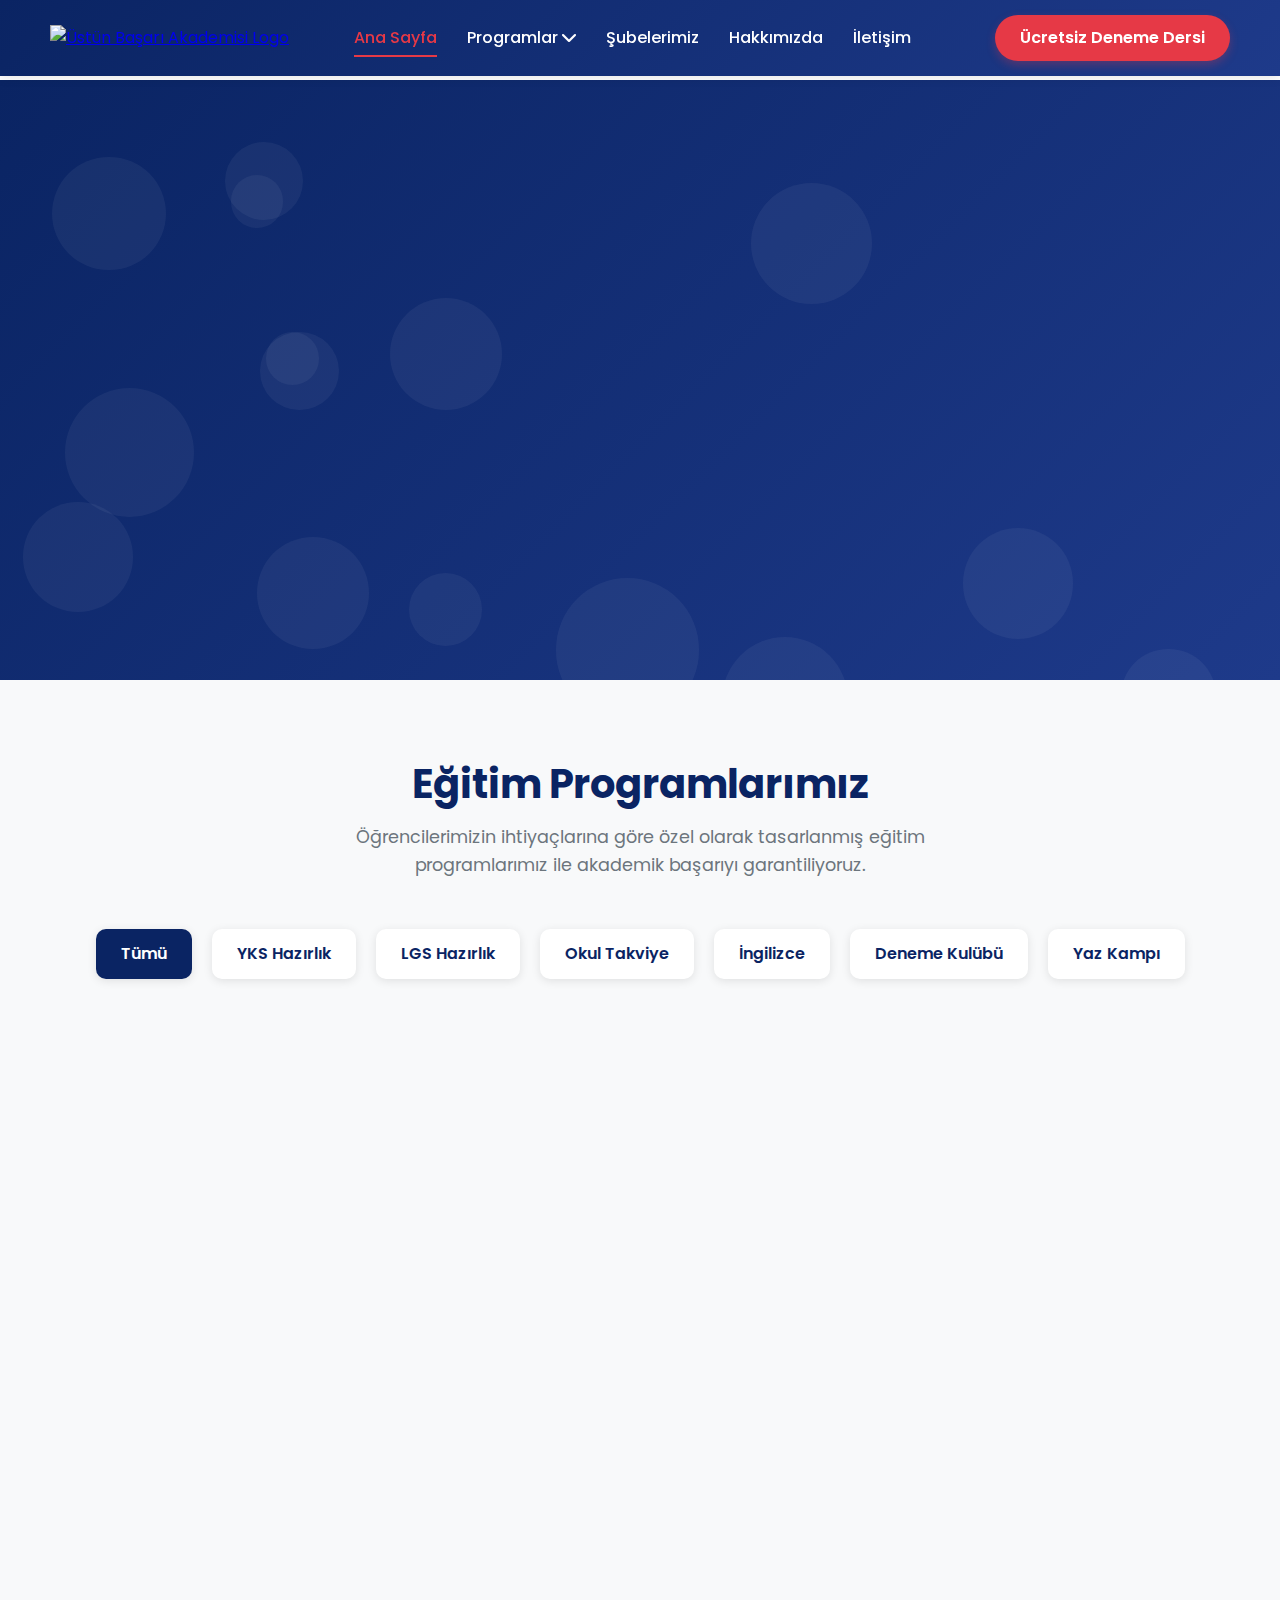
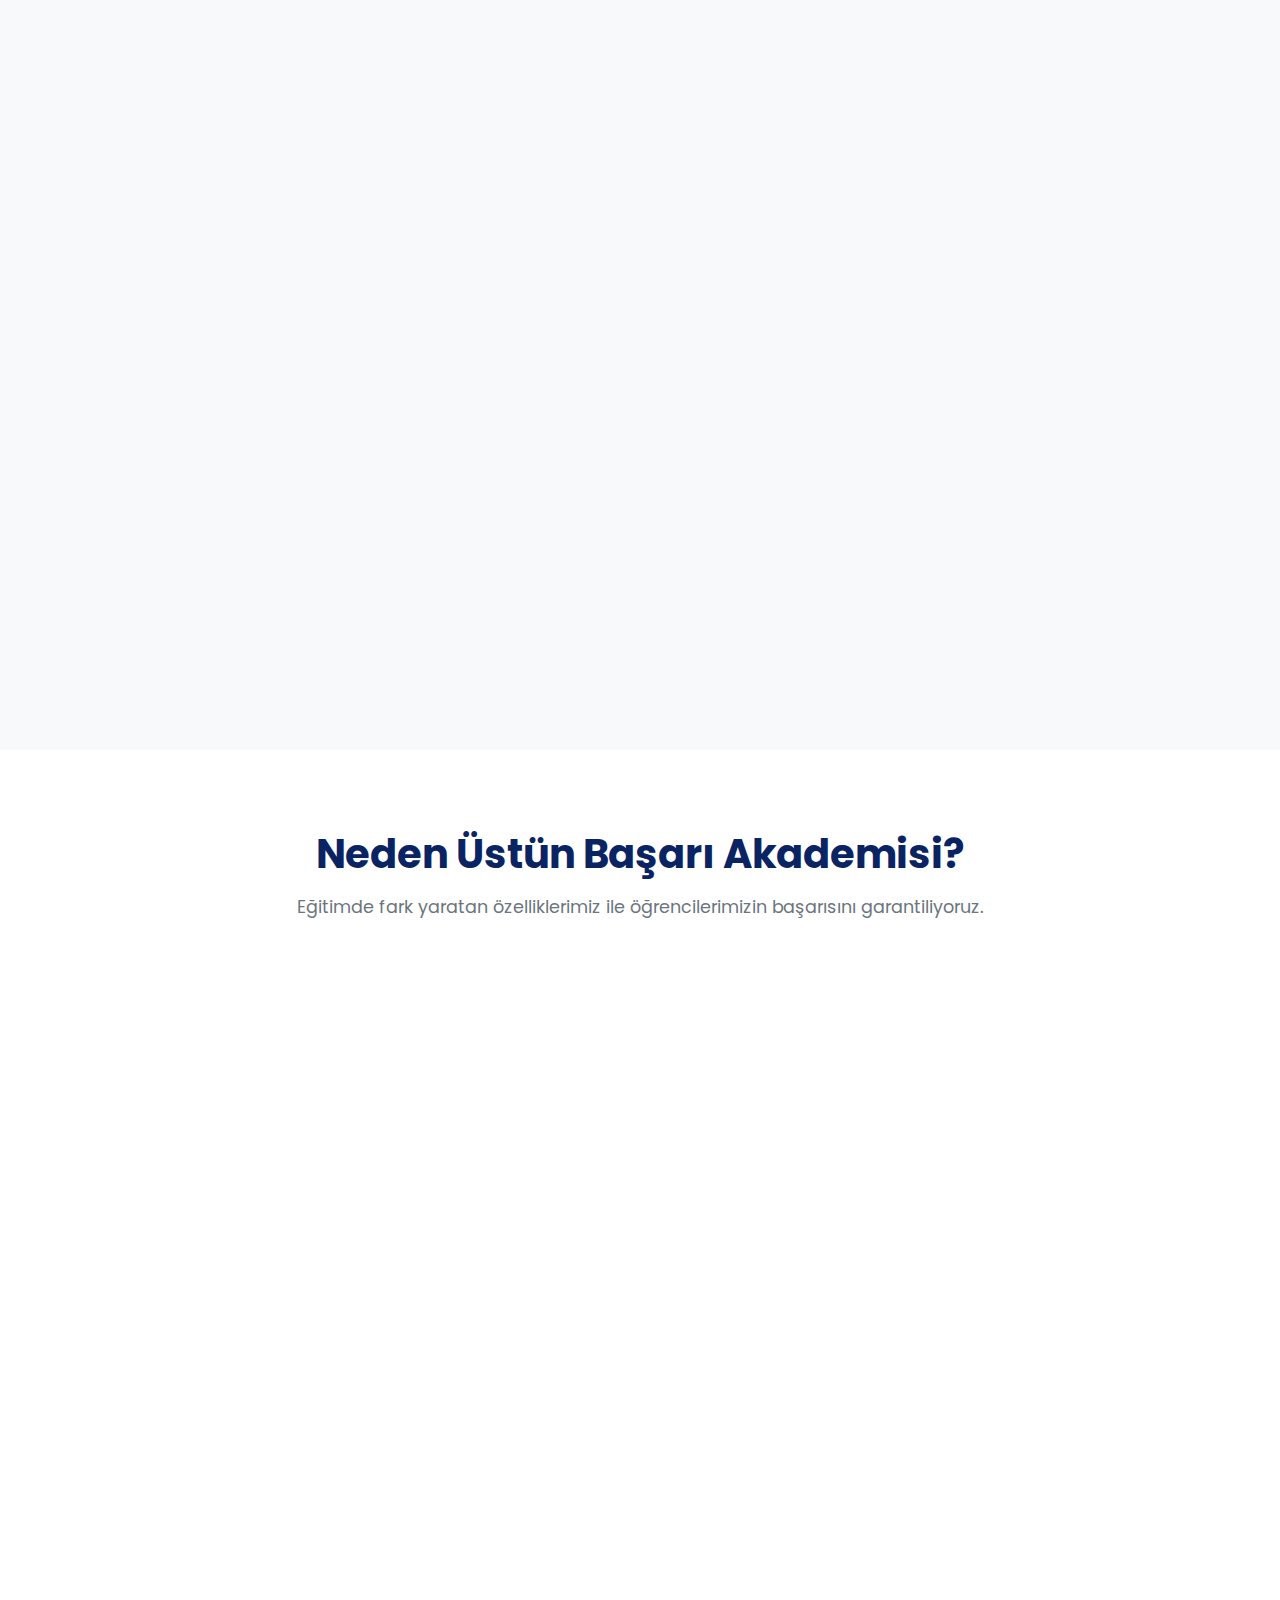
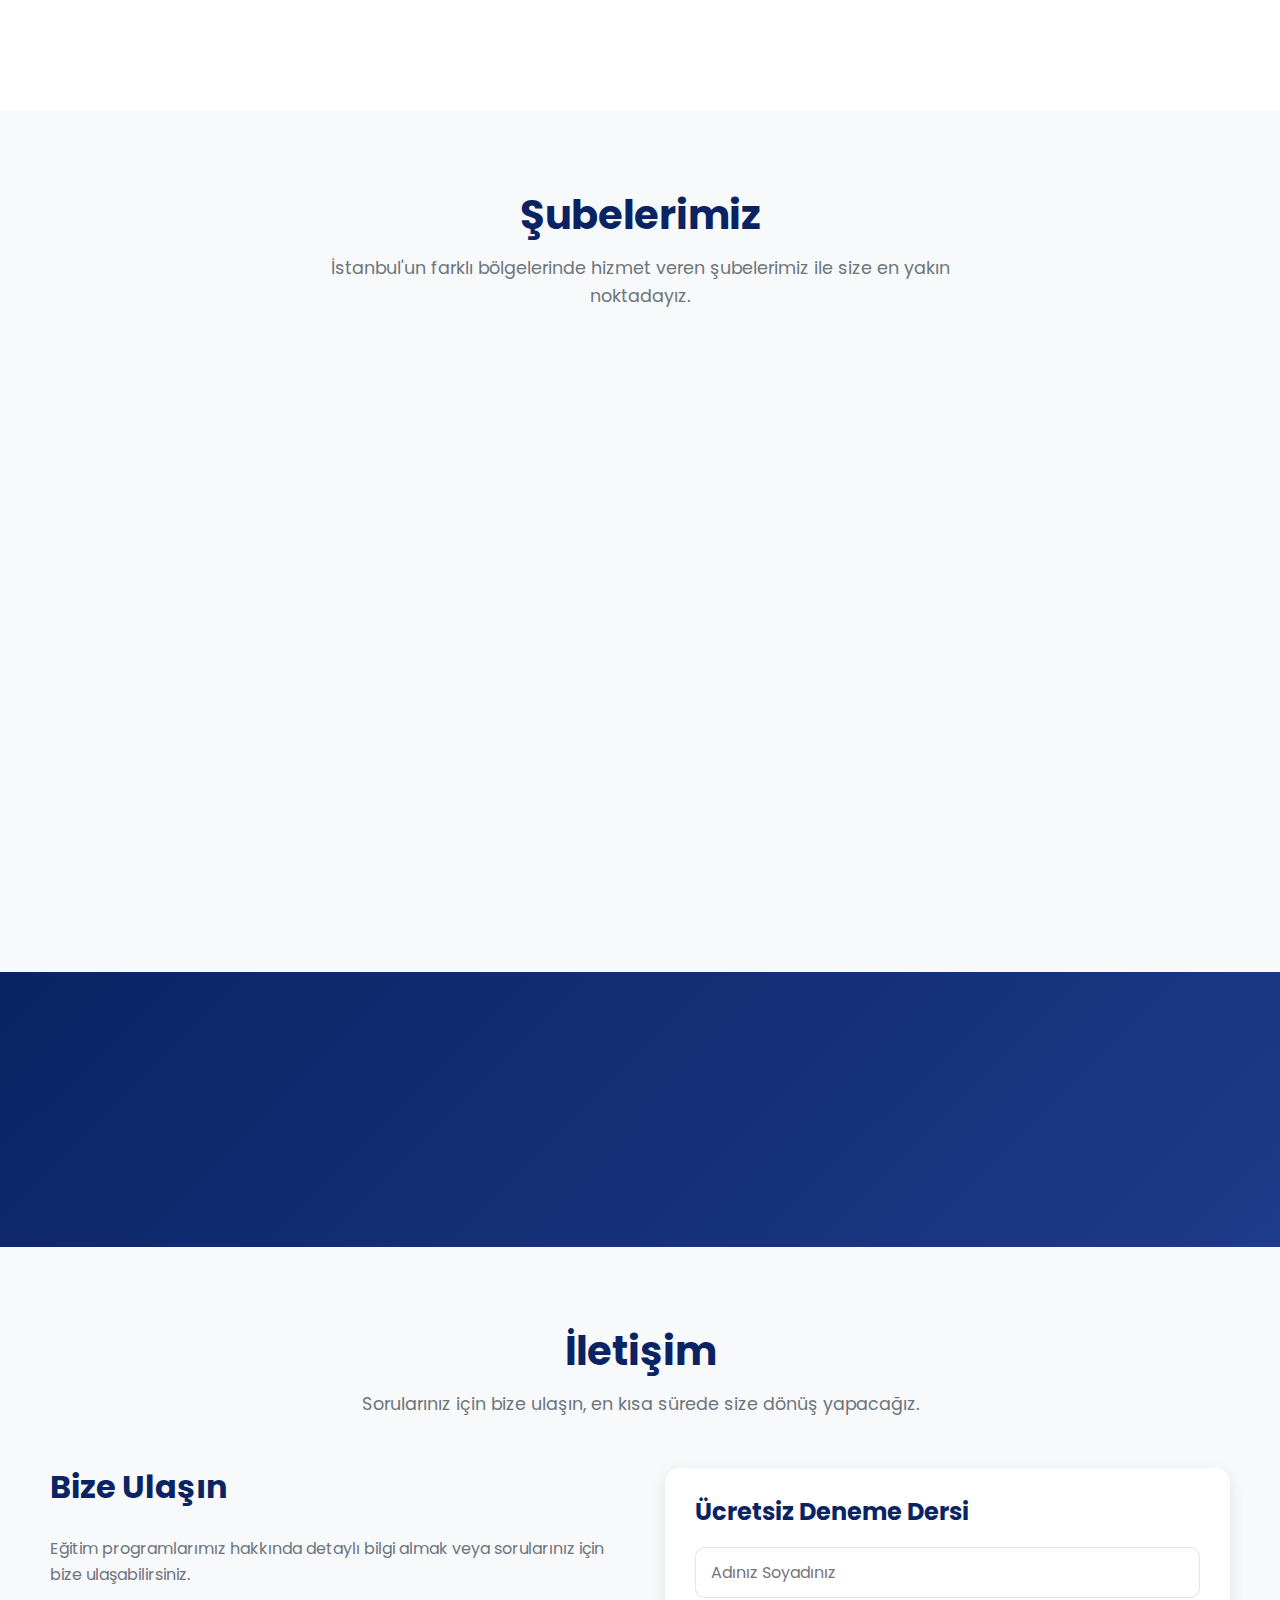
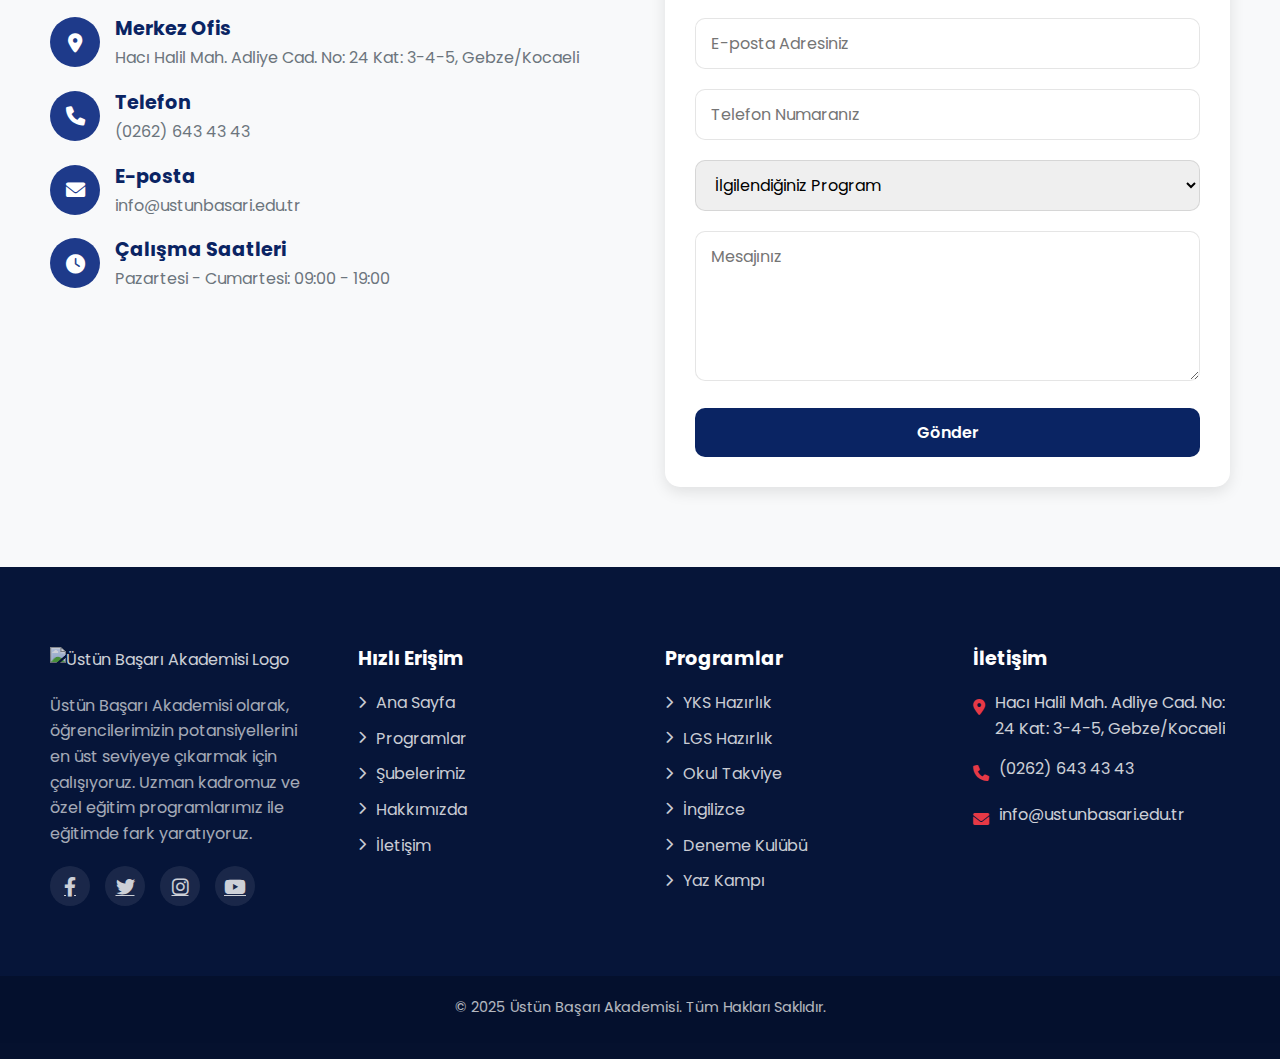
==== index.html @ f27ef039 "Add files via upload" ====
<!DOCTYPE html>
<html lang="tr">
<head>
    <meta charset="UTF-8">
    <meta name="viewport" content="width=device-width, initial-scale=1.0">
    <title>Üstün Başarı Akademisi - Eğitimde Mükemmellik</title>
    <link rel="stylesheet" href="https://cdnjs.cloudflare.com/ajax/libs/font-awesome/6.0.0-beta3/css/all.min.css">
    <link href="https://fonts.googleapis.com/css2?family=Poppins:wght@300;400;500;600;700;800&display=swap" rel="stylesheet">
    <link rel="stylesheet" href="unified-styles.css">
    <link rel="stylesheet" href="animations.css">
    <link rel="icon" href="images/favicon.png" type="image/png">
</head>
<body>
    <!-- Header -->
    <header class="header" id="header">
        <div class="header-container">
            <div class="logo">
                <a href="index.html">
                    <img src="images/logo-white.png" alt="Üstün Başarı Akademisi Logo">
                </a>
            </div>
            
            <ul class="nav-menu">
                <li class="nav-item">
                    <a href="index.html" class="nav-link active">Ana Sayfa</a>
                </li>
                <li class="nav-item dropdown">
                    <a href="#" class="nav-link">Programlar <i class="fas fa-chevron-down"></i></a>
                    <ul class="dropdown-menu">
                        <li><a href="yks-hazirlik.html" class="dropdown-item">YKS Hazırlık</a></li>
                        <li><a href="lgs-hazirlik.html" class="dropdown-item">LGS Hazırlık</a></li>
                        <li><a href="okul-takviye.html" class="dropdown-item">Okul Takviye</a></li>
                        <li><a href="ingilizce.html" class="dropdown-item">İngilizce</a></li>
                        <li><a href="deneme-klubu.html" class="dropdown-item">Deneme Kulübü</a></li>
                        <li><a href="yaz-kampi.html" class="dropdown-item">Yaz Kampı</a></li>
                    </ul>
                </li>
                <li class="nav-item">
                    <a href="#subeler" class="nav-link">Şubelerimiz</a>
                </li>
                <li class="nav-item">
                    <a href="#hakkimizda" class="nav-link">Hakkımızda</a>
                </li>
                <li class="nav-item">
                    <a href="#iletisim" class="nav-link">İletişim</a>
                </li>
            </ul>
            
            <a href="#kayit" class="register-button">Ücretsiz Deneme Dersi</a>
            
            <button class="mobile-menu-toggle" id="mobileMenuToggle">
                <i class="fas fa-bars"></i>
            </button>
        </div>
    </header>
    
    <!-- Mobile Menu -->
    <div class="mobile-menu" id="mobileMenu">
        <button class="mobile-menu-close" id="mobileMenuClose">
            <i class="fas fa-times"></i>
        </button>
        
        <ul class="mobile-nav-menu">
            <li class="mobile-nav-item">
                <a href="index.html" class="mobile-nav-link active">Ana Sayfa</a>
            </li>
            <li class="mobile-nav-item mobile-dropdown">
                <div class="mobile-dropdown-toggle" id="programsToggle">
                    Programlar <i class="fas fa-chevron-down"></i>
                </div>
                <ul class="mobile-dropdown-menu" id="programsDropdown">
                    <li><a href="yks-hazirlik.html" class="mobile-dropdown-item">YKS Hazırlık</a></li>
                    <li><a href="lgs-hazirlik.html" class="mobile-dropdown-item">LGS Hazırlık</a></li>
                    <li><a href="okul-takviye.html" class="mobile-dropdown-item">Okul Takviye</a></li>
                    <li><a href="ingilizce.html" class="mobile-dropdown-item">İngilizce</a></li>
                    <li><a href="deneme-klubu.html" class="mobile-dropdown-item">Deneme Kulübü</a></li>
                    <li><a href="yaz-kampi.html" class="mobile-dropdown-item">Yaz Kampı</a></li>
                </ul>
            </li>
            <li class="mobile-nav-item">
                <a href="#subeler" class="mobile-nav-link">Şubelerimiz</a>
            </li>
            <li class="mobile-nav-item">
                <a href="#hakkimizda" class="mobile-nav-link">Hakkımızda</a>
            </li>
            <li class="mobile-nav-item">
                <a href="#iletisim" class="mobile-nav-link">İletişim</a>
            </li>
            <li class="mobile-nav-item">
                <a href="#kayit" class="mobile-nav-link">Ücretsiz Deneme Dersi</a>
            </li>
        </ul>
    </div>
    
    <div class="overlay" id="overlay"></div>
    
    <!-- Hero Section -->
    <section class="hero-container">
        <div class="hero-bg-animation"></div>
        
        <div class="container">
            <div class="hero-content">
                <div class="hero-text animate-on-scroll" data-animation="animate-fade-in-left">
                    <h1 class="hero-title">Geleceğini Şekillendir</h1>
                    <p class="hero-subtitle">Üstün Başarı Akademisi ile eğitimde mükemmelliği keşfedin. Uzman kadromuz ve özel eğitim programlarımızla öğrencilerimizin potansiyellerini en üst seviyeye çıkarıyoruz.</p>
                    
                    <div class="hero-buttons">
                        <a href="#programlar" class="btn btn-secondary btn-lg">Tüm Programlarımız</a>
                        <a href="#kayit" class="btn btn-outline btn-lg">Ücretsiz Deneme Dersi</a>
                    </div>
                </div>
                
                <div class="hero-image animate-on-scroll" data-animation="animate-fade-in-right">
                    <img src="https://via.placeholder.com/500x400" alt="Üstün Başarı Akademisi Öğrencileri">
                    
                    <div class="floating-image top-right animate-float">
                        <img src="https://via.placeholder.com/150x150" alt="Çalışan Öğrenci">
                    </div>
                    
                    <div class="floating-image bottom-left animate-float2">
                        <img src="https://via.placeholder.com/150x150" alt="Grup Çalışması">
                    </div>
                    
                    <div class="discount-badge">
                        <span>%25</span>
                        <span>Erken Kayıt</span>
                    </div>
                </div>
            </div>
        </div>
    </section>
    
    <!-- Programs Section -->
    <section class="programs-section" id="programlar">
        <div class="container">
            <div class="section-title">
                <h2>Eğitim Programlarımız</h2>
                <p>Öğrencilerimizin ihtiyaçlarına göre özel olarak tasarlanmış eğitim programlarımız ile akademik başarıyı garantiliyoruz.</p>
            </div>
            
            <div class="program-tabs">
                <div class="program-tab active">Tümü</div>
                <div class="program-tab">YKS Hazırlık</div>
                <div class="program-tab">LGS Hazırlık</div>
                <div class="program-tab">Okul Takviye</div>
                <div class="program-tab">İngilizce</div>
                <div class="program-tab">Deneme Kulübü</div>
                <div class="program-tab">Yaz Kampı</div>
            </div>
            
            <div class="program-cards">
                <!-- YKS Hazırlık -->
                <div class="program-card animate-on-scroll" data-animation="animate-fade-in-up">
                    <div class="program-card-image">
                        <img src="https://via.placeholder.com/400x200" alt="YKS Hazırlık">
                    </div>
                    <div class="program-card-content">
                        <h3 class="program-card-title">YKS Hazırlık</h3>
                        <p class="program-card-text">TYT ve AYT sınavlarına yönelik kapsamlı hazırlık programı. Bireysel çalışma planları ve düzenli deneme sınavları ile hedef üniversiteye hazırlık.</p>
                        <div class="program-card-features">
                            <div class="program-card-feature">
                                <i class="fas fa-check-circle"></i>
                                <span>Branş Öğretmenleri ile Birebir Çalışma</span>
                            </div>
                            <div class="program-card-feature">
                                <i class="fas fa-check-circle"></i>
                                <span>Haftalık Deneme Sınavları</span>
                            </div>
                            <div class="program-card-feature">
                                <i class="fas fa-check-circle"></i>
                                <span>Kişiye Özel Çalışma Programı</span>
                            </div>
                        </div>
                        <a href="yks-hazirlik.html" class="btn btn-primary program-card-button">Detaylı Bilgi</a>
                    </div>
                </div>
                
                <!-- LGS Hazırlık -->
                <div class="program-card animate-on-scroll" data-animation="animate-fade-in-up">
                    <div class="program-card-image">
                        <img src="https://via.placeholder.com/400x200" alt="LGS Hazırlık">
                    </div>
                    <div class="program-card-content">
                        <h3 class="program-card-title">LGS Hazırlık</h3>
                        <p class="program-card-text">LGS sınavına yönelik kapsamlı hazırlık programı. Soru çözüm teknikleri ve düzenli deneme sınavları ile hedef liseye hazırlık.</p>
                        <div class="program-card-features">
                            <div class="program-card-feature">
                                <i class="fas fa-check-circle"></i>
                                <span>Tüm Dersler için Özel Hazırlık</span>
                            </div>
                            <div class="program-card-feature">
                                <i class="fas fa-check-circle"></i>
                                <span>Haftalık Deneme Sınavları</span>
                            </div>
                            <div class="program-card-feature">
                                <i class="fas fa-check-circle"></i>
                                <span>Soru Çözüm Teknikleri</span>
                            </div>
                        </div>
                        <a href="lgs-hazirlik.html" class="btn btn-primary program-card-button">Detaylı Bilgi</a>
                    </div>
                </div>
                
                <!-- Okul Takviye -->
                <div class="program-card animate-on-scroll" data-animation="animate-fade-in-up">
                    <div class="program-card-image">
                        <img src="https://via.placeholder.com/400x200" alt="Okul Takviye">
                    </div>
                    <div class="program-card-content">
                        <h3 class="program-card-title">Okul Takviye</h3>
                        <p class="program-card-text">İlkokul, ortaokul ve lise öğrencileri için okul derslerine takviye programı. Tüm dersler için özel destek ve sınav hazırlığı.</p>
                        <div class="program-card-features">
                            <div class="program-card-feature">
                                <i class="fas fa-check-circle"></i>
                                <span>Tüm Dersler için Destek</span>
                            </div>
                            <div class="program-card-feature">
                                <i class="fas fa-check-circle"></i>
                                <span>Ödev Takibi ve Destek</span>
                            </div>
                            <div class="program-card-feature">
                                <i class="fas fa-check-circle"></i>
                                <span>Yazılı Sınavlara Hazırlık</span>
                            </div>
                        </div>
                        <a href="okul-takviye.html" class="btn btn-primary program-card-button">Detaylı Bilgi</a>
                    </div>
                </div>
                
                <!-- İngilizce -->
                <div class="program-card animate-on-scroll" data-animation="animate-fade-in-up">
                    <div class="program-card-image">
                        <img src="https://via.placeholder.com/400x200" alt="İngilizce">
                    </div>
                    <div class="program-card-content">
                        <h3 class="program-card-title">İngilizce</h3>
                        <p class="program-card-text">Konuşma odaklı İngilizce eğitim programı. Seviye belirleme sınavı ile başlayan ve sertifika ile tamamlanan kapsamlı dil eğitimi.</p>
                        <div class="program-card-features">
                            <div class="program-card-feature">
                                <i class="fas fa-check-circle"></i>
                                <span>Konuşma Odaklı Eğitim</span>
                            </div>
                            <div class="program-card-feature">
                                <i class="fas fa-check-circle"></i>
                                <span>Seviye Belirleme Sınavı</span>
                            </div>
                            <div class="program-card-feature">
                                <i class="fas fa-check-circle"></i>
                                <span>Sertifika Programı</span>
                            </div>
                        </div>
                        <a href="ingilizce.html" class="btn btn-primary program-card-button">Detaylı Bilgi</a>
                    </div>
                </div>
                
                <!-- Deneme Kulübü -->
                <div class="program-card animate-on-scroll" data-animation="animate-fade-in-up">
                    <div class="program-card-image">
                        <img src="https://via.placeholder.com/400x200" alt="Deneme Kulübü">
                    </div>
                    <div class="program-card-content">
                        <h3 class="program-card-title">Deneme Kulübü</h3>
                        <p class="program-card-text">YKS ve LGS için haftalık deneme sınavları. Türkiye geneli sıralama ve detaylı karne analizi ile eksik konuların tespiti.</p>
                        <div class="program-card-features">
                            <div class="program-card-feature">
                                <i class="fas fa-check-circle"></i>
                                <span>Haftalık Denemeler</span>
                            </div>
                            <div class="program-card-feature">
                                <i class="fas fa-check-circle"></i>
                                <span>Detaylı Karne Analizi</span>
                            </div>
                            <div class="program-card-feature">
                                <i class="fas fa-check-circle"></i>
                                <span>Türkiye Geneli Sıralama</span>
                            </div>
                        </div>
                        <a href="deneme-klubu.html" class="btn btn-primary program-card-button">Detaylı Bilgi</a>
                    </div>
                </div>
                
                <!-- Yaz Kampı -->
                <div class="program-card animate-on-scroll" data-animation="animate-fade-in-up">
                    <div class="program-card-image">
                        <img src="https://via.placeholder.com/400x200" alt="Yaz Kampı">
                    </div>
                    <div class="program-card-content">
                        <h3 class="program-card-title">Yaz Kampı</h3>
                        <p class="program-card-text">Yaz tatilinde eğlenceli ve öğretici aktiviteler. İngilizce, robotik, kodlama, matematik ve sanat aktiviteleri ile dolu program.</p>
                        <div class="program-card-features">
                            <div class="program-card-feature">
                                <i class="fas fa-check-circle"></i>
                                <span>İngilizce Aktiviteleri</span>
                            </div>
                            <div class="program-card-feature">
                                <i class="fas fa-check-circle"></i>
                                <span>Robotik ve Kodlama</span>
                            </div>
                            <div class="program-card-feature">
                                <i class="fas fa-check-circle"></i>
                                <span>Sanat ve Spor</span>
                            </div>
                        </div>
                        <a href="yaz-kampi.html" class="btn btn-primary program-card-button">Detaylı Bilgi</a>
                    </div>
                </div>
            </div>
        </div>
    </section>
    
    <!-- Features Section -->
    <section class="features-section">
        <div class="container">
            <div class="section-title">
                <h2>Neden Üstün Başarı Akademisi?</h2>
                <p>Eğitimde fark yaratan özelliklerimiz ile öğrencilerimizin başarısını garantiliyoruz.</p>
            </div>
            
            <div class="features-container">
                <div class="feature-card animate-on-scroll" data-animation="animate-fade-in-up">
                    <div class="feature-icon">
                        <i class="fas fa-user-graduate"></i>
                    </div>
                    <h3 class="feature-title">Uzman Eğitim Kadrosu</h3>
                    <p class="feature-text">Alanında uzman, deneyimli ve öğrenci odaklı eğitim kadromuz ile kaliteli eğitim sunuyoruz.</p>
                </div>
                
                <div class="feature-card animate-on-scroll" data-animation="animate-fade-in-up" data-delay="0.2">
                    <div class="feature-icon">
                        <i class="fas fa-book-open"></i>
                    </div>
                    <h3 class="feature-title">Özel Eğitim Programları</h3>
                    <p class="feature-text">Her öğrencinin ihtiyacına göre özel olarak tasarlanmış eğitim programları sunuyoruz.</p>
                </div>
                
                <div class="feature-card animate-on-scroll" data-animation="animate-fade-in-up" data-delay="0.4">
                    <div class="feature-icon">
                        <i class="fas fa-chart-line"></i>
                    </div>
                    <h3 class="feature-title">Düzenli Ölçme ve Değerlendirme</h3>
                    <p class="feature-text">Haftalık deneme sınavları ve detaylı karne analizleri ile öğrencilerimizin gelişimini takip ediyoruz.</p>
                </div>
                
                <div class="feature-card animate-on-scroll" data-animation="animate-fade-in-up" data-delay="0.6">
                    <div class="feature-icon">
                        <i class="fas fa-users"></i>
                    </div>
                    <h3 class="feature-title">Küçük Sınıf Mevcudu</h3>
                    <p class="feature-text">Az öğrenci ile maksimum verim sağlayan sınıf ortamı sunuyoruz.</p>
                </div>
                
                <div class="feature-card animate-on-scroll" data-animation="animate-fade-in-up" data-delay="0.8">
                    <div class="feature-icon">
                        <i class="fas fa-mobile-alt"></i>
                    </div>
                    <h3 class="feature-title">Mobil Uygulama Desteği</h3>
                    <p class="feature-text">Özel mobil uygulamamız ile öğrencilerimizin gelişimini her an takip edebiliyoruz.</p>
                </div>
                
                <div class="feature-card animate-on-scroll" data-animation="animate-fade-in-up" data-delay="1">
                    <div class="feature-icon">
                        <i class="fas fa-headset"></i>
                    </div>
                    <h3 class="feature-title">7/24 Destek</h3>
                    <p class="feature-text">Öğrencilerimize ve velilerimize 7/24 destek sağlıyoruz.</p>
                </div>
            </div>
        </div>
    </section>
    
    <!-- Branches Section -->
    <section class="branches-section" id="subeler">
        <div class="container">
            <div class="section-title">
                <h2>Şubelerimiz</h2>
                <p>İstanbul'un farklı bölgelerinde hizmet veren şubelerimiz ile size en yakın noktadayız.</p>
            </div>
            
            <div class="branches-container">
                <div class="branch-card animate-on-scroll" data-animation="animate-fade-in-up">
                    <div class="branch-image">
                        <img src="images/gebze-branch.jpeg" alt="Gebze Şubesi">
                    </div>
                    <div class="branch-content">
                        <h3 class="branch-title">Gebze Şubesi</h3>
                        <div class="branch-info">
                            <div class="branch-info-item">
                                <i class="fas fa-map-marker-alt"></i>
                                <div class="branch-info-text">
                                    Hacı Halil Mah. Adliye Cad. No: 24 Kat: 3-4-5, Gebze/Kocaeli
                                </div>
                            </div>
                            <div class="branch-info-item">
                                <i class="fas fa-phone"></i>
                                <div class="branch-info-text">
                                    (0262) 643 43 43
                                </div>
                            </div>
                            <div class="branch-info-item">
                                <i class="fas fa-envelope"></i>
                                <div class="branch-info-text">
                                    gebze@ustunbasari.edu.tr
                                </div>
                            </div>
                        </div>
                        <a href="#" class="branch-button">Detaylı Bilgi</a>
                    </div>
                </div>
                
                <div class="branch-card animate-on-scroll" data-animation="animate-fade-in-up" data-delay="0.2">
                    <div class="branch-image">
                        <img src="images/esenyali-branch.jpeg" alt="Esenyalı Şubesi">
                    </div>
                    <div class="branch-content">
                        <h3 class="branch-title">Esenyalı Şubesi</h3>
                        <div class="branch-info">
                            <div class="branch-info-item">
                                <i class="fas fa-map-marker-alt"></i>
                                <div class="branch-info-text">
                                    Esenyalı Mah. Yıldırım Beyazıt Cad. No: 29, Pendik/İstanbul
                                </div>
                            </div>
                            <div class="branch-info-item">
                                <i class="fas fa-phone"></i>
                                <div class="branch-info-text">
                                    (0216) 491 00 40
                                </div>
                            </div>
                            <div class="branch-info-item">
                                <i class="fas fa-envelope"></i>
                                <div class="branch-info-text">
                                    esenyali@ustunbasari.edu.tr
                                </div>
                            </div>
                        </div>
                        <a href="#" class="branch-button">Detaylı Bilgi</a>
                    </div>
                </div>
            </div>
        </div>
    </section>
    
    <!-- Counter Section -->
    <section class="counter-section">
        <div class="container">
            <div class="counter-container">
                <div class="counter-item animate-on-scroll" data-animation="animate-fade-in-up">
                    <div class="counter-number" data-target="15000">0</div>
                    <div class="counter-text">Mezun Öğrenci</div>
                </div>
                
                <div class="counter-item animate-on-scroll" data-animation="animate-fade-in-up" data-delay="0.2">
                    <div class="counter-number" data-target="50">0</div>
                    <div class="counter-text">Uzman Eğitmen</div>
                </div>
                
                <div class="counter-item animate-on-scroll" data-animation="animate-fade-in-up" data-delay="0.4">
                    <div class="counter-number" data-target="2">0</div>
                    <div class="counter-text">Şube</div>
                </div>
                
                <div class="counter-item animate-on-scroll" data-animation="animate-fade-in-up" data-delay="0.6">
                    <div class="counter-number" data-target="98">0</div>
                    <div class="counter-text">Başarı Oranı</div>
                </div>
            </div>
        </div>
    </section>
    
    <!-- Contact Section -->
    <section class="contact-section" id="iletisim">
        <div class="container">
            <div class="section-title">
                <h2>İletişim</h2>
                <p>Sorularınız için bize ulaşın, en kısa sürede size dönüş yapacağız.</p>
            </div>
            
            <div class="contact-container">
                <div class="contact-info">
                    <h3 class="contact-info-title">Bize Ulaşın</h3>
                    <p class="contact-info-text">Eğitim programlarımız hakkında detaylı bilgi almak veya sorularınız için bize ulaşabilirsiniz.</p>
                    
                    <div class="contact-info-item">
                        <div class="contact-info-icon">
                            <i class="fas fa-map-marker-alt"></i>
                        </div>
                        <div class="contact-info-content">
                            <h4>Merkez Ofis</h4>
                            <p>Hacı Halil Mah. Adliye Cad. No: 24 Kat: 3-4-5, Gebze/Kocaeli</p>
                        </div>
                    </div>
                    
                    <div class="contact-info-item">
                        <div class="contact-info-icon">
                            <i class="fas fa-phone"></i>
                        </div>
                        <div class="contact-info-content">
                            <h4>Telefon</h4>
                            <p>(0262) 643 43 43</p>
                        </div>
                    </div>
                    
                    <div class="contact-info-item">
                        <div class="contact-info-icon">
                            <i class="fas fa-envelope"></i>
                        </div>
                        <div class="contact-info-content">
                            <h4>E-posta</h4>
                            <p>info@ustunbasari.edu.tr</p>
                        </div>
                    </div>
                    
                    <div class="contact-info-item">
                        <div class="contact-info-icon">
                            <i class="fas fa-clock"></i>
                        </div>
                        <div class="contact-info-content">
                            <h4>Çalışma Saatleri</h4>
                            <p>Pazartesi - Cumartesi: 09:00 - 19:00</p>
                        </div>
                    </div>
                </div>
                
                <div class="contact-form" id="kayit">
                    <h3 class="contact-form-title">Ücretsiz Deneme Dersi</h3>
                    <form action="#" method="POST">
                        <div class="form-group">
                            <input type="text" class="form-control" placeholder="Adınız Soyadınız" required>
                        </div>
                        <div class="form-group">
                            <input type="email" class="form-control" placeholder="E-posta Adresiniz" required>
                        </div>
                        <div class="form-group">
                            <input type="tel" class="form-control" placeholder="Telefon Numaranız" required>
                        </div>
                        <div class="form-group">
                            <select class="form-control" required>
                                <option value="" disabled selected>İlgilendiğiniz Program</option>
                                <option value="yks">YKS Hazırlık</option>
                                <option value="lgs">LGS Hazırlık</option>
                                <option value="okul">Okul Takviye</option>
                                <option value="ingilizce">İngilizce</option>
                                <option value="deneme">Deneme Kulübü</option>
                                <option value="yaz">Yaz Kampı</option>
                            </select>
                        </div>
                        <div class="form-group">
                            <textarea class="form-control" placeholder="Mesajınız" rows="4"></textarea>
                        </div>
                        <button type="submit" class="form-button">Gönder</button>
                    </form>
                </div>
            </div>
        </div>
    </section>
    
    <!-- Footer -->
    <footer class="footer">
        <div class="container">
            <div class="footer-container">
                <div class="footer-about">
                    <div class="footer-logo">
                        <img src="images/logo-white.png" alt="Üstün Başarı Akademisi Logo">
                    </div>
                    <p class="footer-about">Üstün Başarı Akademisi olarak, öğrencilerimizin potansiyellerini en üst seviyeye çıkarmak için çalışıyoruz. Uzman kadromuz ve özel eğitim programlarımız ile eğitimde fark yaratıyoruz.</p>
                    <div class="footer-social">
                        <a href="#" class="footer-social-link"><i class="fab fa-facebook-f"></i></a>
                        <a href="#" class="footer-social-link"><i class="fab fa-twitter"></i></a>
                        <a href="#" class="footer-social-link"><i class="fab fa-instagram"></i></a>
                        <a href="#" class="footer-social-link"><i class="fab fa-youtube"></i></a>
                    </div>
                </div>
                
                <div class="footer-links">
                    <h3 class="footer-title">Hızlı Erişim</h3>
                    <ul class="footer-links">
                        <li class="footer-link"><a href="index.html"><i class="fas fa-chevron-right"></i> Ana Sayfa</a></li>
                        <li class="footer-link"><a href="#programlar"><i class="fas fa-chevron-right"></i> Programlar</a></li>
                        <li class="footer-link"><a href="#subeler"><i class="fas fa-chevron-right"></i> Şubelerimiz</a></li>
                        <li class="footer-link"><a href="#hakkimizda"><i class="fas fa-chevron-right"></i> Hakkımızda</a></li>
                        <li class="footer-link"><a href="#iletisim"><i class="fas fa-chevron-right"></i> İletişim</a></li>
                    </ul>
                </div>
                
                <div class="footer-links">
                    <h3 class="footer-title">Programlar</h3>
                    <ul class="footer-links">
                        <li class="footer-link"><a href="yks-hazirlik.html"><i class="fas fa-chevron-right"></i> YKS Hazırlık</a></li>
                        <li class="footer-link"><a href="lgs-hazirlik.html"><i class="fas fa-chevron-right"></i> LGS Hazırlık</a></li>
                        <li class="footer-link"><a href="okul-takviye.html"><i class="fas fa-chevron-right"></i> Okul Takviye</a></li>
                        <li class="footer-link"><a href="ingilizce.html"><i class="fas fa-chevron-right"></i> İngilizce</a></li>
                        <li class="footer-link"><a href="deneme-klubu.html"><i class="fas fa-chevron-right"></i> Deneme Kulübü</a></li>
                        <li class="footer-link"><a href="yaz-kampi.html"><i class="fas fa-chevron-right"></i> Yaz Kampı</a></li>
                    </ul>
                </div>
                
                <div class="footer-contact">
                    <h3 class="footer-title">İletişim</h3>
                    <div class="footer-contact-item">
                        <div class="footer-contact-icon">
                            <i class="fas fa-map-marker-alt"></i>
                        </div>
                        <div class="footer-contact-text">
                            Hacı Halil Mah. Adliye Cad. No: 24 Kat: 3-4-5, Gebze/Kocaeli
                        </div>
                    </div>
                    <div class="footer-contact-item">
                        <div class="footer-contact-icon">
                            <i class="fas fa-phone"></i>
                        </div>
                        <div class="footer-contact-text">
                            (0262) 643 43 43
                        </div>
                    </div>
                    <div class="footer-contact-item">
                        <div class="footer-contact-icon">
                            <i class="fas fa-envelope"></i>
                        </div>
                        <div class="footer-contact-text">
                            info@ustunbasari.edu.tr
                        </div>
                    </div>
                </div>
            </div>
        </div>
        
        <div class="footer-bottom">
            <div class="container">
                <p class="footer-copyright">© 2025 Üstün Başarı Akademisi. Tüm Hakları Saklıdır.</p>
            </div>
        </div>
    </footer>
    
    <script src="animation-effects.js"></script>
    <script src="mobile-nav.js"></script>
</body>
</html>
---- unified-styles.css ----
/* Unified Styles for Üstün Başarı Akademisi Website */

/* ===== GENERAL STYLES ===== */
* {
    margin: 0;
    padding: 0;
    box-sizing: border-box;
    font-family: 'Poppins', sans-serif;
}

:root {
    --primary-color: #0a2463;
    --primary-dark: #061539;
    --primary-light: #1e3a8a;
    --secondary-color: #e63946;
    --secondary-dark: #d62839;
    --secondary-light: #f07781;
    --text-light: #ffffff;
    --text-dark: #333333;
    --text-gray: #6c757d;
    --bg-light: #f8f9fa;
    --bg-gray: #e9ecef;
    --border-color: rgba(0, 0, 0, 0.1);
    --shadow-sm: 0 2px 10px rgba(0, 0, 0, 0.1);
    --shadow-md: 0 5px 15px rgba(0, 0, 0, 0.1);
    --shadow-lg: 0 10px 30px rgba(0, 0, 0, 0.1);
    --transition: all 0.3s ease;
    --border-radius-sm: 5px;
    --border-radius-md: 10px;
    --border-radius-lg: 15px;
    --border-radius-xl: 30px;
}

body {
    overflow-x: hidden;
    color: var(--text-dark);
    background-color: #ffffff;
    line-height: 1.6;
}

.container {
    max-width: 1400px;
    margin: 0 auto;
    padding: 0 50px;
}

section {
    padding: 80px 0;
}

/* ===== TYPOGRAPHY ===== */
h1, h2, h3, h4, h5, h6 {
    font-weight: 700;
    line-height: 1.2;
    margin-bottom: 20px;
    color: var(--primary-color);
}

h1 {
    font-size: 3.5rem;
}

h2 {
    font-size: 2.5rem;
}

h3 {
    font-size: 2rem;
}

h4 {
    font-size: 1.5rem;
}

h5 {
    font-size: 1.25rem;
}

h6 {
    font-size: 1rem;
}

p {
    margin-bottom: 20px;
}

.text-primary {
    color: var(--primary-color);
}

.text-secondary {
    color: var(--secondary-color);
}

.text-light {
    color: var(--text-light);
}

.text-dark {
    color: var(--text-dark);
}

.text-gray {
    color: var(--text-gray);
}

.text-center {
    text-align: center;
}

.text-right {
    text-align: right;
}

.text-left {
    text-align: left;
}

.fw-light {
    font-weight: 300;
}

.fw-normal {
    font-weight: 400;
}

.fw-medium {
    font-weight: 500;
}

.fw-semibold {
    font-weight: 600;
}

.fw-bold {
    font-weight: 700;
}

.fw-extrabold {
    font-weight: 800;
}

/* ===== BUTTONS ===== */
.btn {
    display: inline-block;
    padding: 12px 30px;
    border-radius: var(--border-radius-md);
    font-weight: 600;
    text-decoration: none;
    text-align: center;
    cursor: pointer;
    transition: var(--transition);
    border: none;
    outline: none;
}

.btn-primary {
    background-color: var(--primary-color);
    color: var(--text-light);
    box-shadow: 0 4px 10px rgba(10, 36, 99, 0.3);
}

.btn-primary:hover {
    background-color: var(--primary-dark);
    transform: translateY(-3px);
    box-shadow: 0 6px 15px rgba(10, 36, 99, 0.4);
}

.btn-secondary {
    background-color: var(--secondary-color);
    color: var(--text-light);
    box-shadow: 0 4px 10px rgba(230, 57, 70, 0.3);
}

.btn-secondary:hover {
    background-color: var(--secondary-dark);
    transform: translateY(-3px);
    box-shadow: 0 6px 15px rgba(230, 57, 70, 0.4);
}

.btn-outline {
    background-color: transparent;
    border: 2px solid var(--primary-color);
    color: var(--primary-color);
}

.btn-outline:hover {
    background-color: var(--primary-color);
    color: var(--text-light);
    transform: translateY(-3px);
}

.btn-lg {
    padding: 15px 40px;
    font-size: 1.1rem;
}

.btn-sm {
    padding: 8px 20px;
    font-size: 0.9rem;
}

/* ===== HEADER STYLES ===== */
.header {
    position: fixed;
    top: 0;
    left: 0;
    width: 100%;
    background: linear-gradient(135deg, var(--primary-color) 0%, var(--primary-light) 100%);
    box-shadow: var(--shadow-sm);
    z-index: 1000;
    transition: var(--transition);
}

.header.scrolled {
    padding: 10px 0;
    background: rgba(10, 36, 99, 0.95);
    backdrop-filter: blur(10px);
}

.header-container {
    display: flex;
    justify-content: space-between;
    align-items: center;
    padding: 15px 50px;
    max-width: 1400px;
    margin: 0 auto;
}

.logo {
    display: flex;
    align-items: center;
}

.logo img {
    height: 50px;
    transition: var(--transition);
}

.header.scrolled .logo img {
    height: 40px;
}

.nav-menu {
    display: flex;
    list-style: none;
}

.nav-item {
    margin: 0 15px;
    position: relative;
}

.nav-link {
    color: var(--text-light);
    text-decoration: none;
    font-weight: 500;
    font-size: 16px;
    padding: 8px 0;
    transition: var(--transition);
    position: relative;
}

.nav-link:hover {
    color: var(--secondary-color);
}

.nav-link::after {
    content: '';
    position: absolute;
    bottom: 0;
    left: 0;
    width: 0;
    height: 2px;
    background-color: var(--secondary-color);
    transition: width 0.3s ease;
}

.nav-link:hover::after,
.nav-link.active::after {
    width: 100%;
}

.nav-link.active {
    color: var(--secondary-color);
}

.dropdown {
    position: relative;
}

.dropdown-menu {
    position: absolute;
    top: 100%;
    left: 0;
    width: 220px;
    background-color: var(--text-light);
    border-radius: var(--border-radius-md);
    box-shadow: var(--shadow-md);
    padding: 10px 0;
    opacity: 0;
    visibility: hidden;
    transform: translateY(10px);
    transition: var(--transition);
    z-index: 100;
}

.dropdown:hover .dropdown-menu {
    opacity: 1;
    visibility: visible;
    transform: translateY(0);
}

.dropdown-item {
    display: block;
    padding: 10px 20px;
    color: var(--primary-color);
    text-decoration: none;
    font-weight: 500;
    transition: var(--transition);
}

.dropdown-item:hover {
    background-color: rgba(10, 36, 99, 0.05);
    color: var(--secondary-color);
}

.register-button {
    background-color: var(--secondary-color);
    color: var(--text-light);
    padding: 10px 25px;
    border-radius: var(--border-radius-xl);
    font-weight: 600;
    text-decoration: none;
    transition: var(--transition);
    margin-left: 20px;
    box-shadow: 0 4px 10px rgba(230, 57, 70, 0.3);
}

.register-button:hover {
    background-color: var(--secondary-dark);
    transform: translateY(-3px);
    box-shadow: 0 6px 15px rgba(230, 57, 70, 0.4);
}

.mobile-menu-toggle {
    display: none;
    background: none;
    border: none;
    color: var(--text-light);
    font-size: 24px;
    cursor: pointer;
    transition: var(--transition);
}

.mobile-menu-toggle:hover {
    color: var(--secondary-color);
}

/* ===== MOBILE MENU STYLES ===== */
.mobile-menu {
    position: fixed;
    top: 0;
    right: -100%;
    width: 80%;
    max-width: 400px;
    height: 100vh;
    background-color: var(--primary-color);
    z-index: 1001;
    padding: 80px 30px 30px;
    transition: all 0.4s ease;
    overflow-y: auto;
    box-shadow: -5px 0 15px rgba(0, 0, 0, 0.2);
}

.mobile-menu.active {
    right: 0;
}

.mobile-menu-close {
    position: absolute;
    top: 20px;
    right: 20px;
    background: none;
    border: none;
    color: var(--text-light);
    font-size: 24px;
    cursor: pointer;
}

.mobile-nav-menu {
    list-style: none;
}

.mobile-nav-item {
    margin: 15px 0;
}

.mobile-nav-link {
    color: var(--text-light);
    text-decoration: none;
    font-weight: 500;
    font-size: 18px;
    display: block;
    padding: 10px 0;
    transition: var(--transition);
}

.mobile-nav-link:hover {
    color: var(--secondary-color);
}

.mobile-dropdown {
    position: relative;
}

.mobile-dropdown-toggle {
    display: flex;
    justify-content: space-between;
    align-items: center;
    width: 100%;
    color: var(--text-light);
    text-decoration: none;
    font-weight: 500;
    font-size: 18px;
    padding: 10px 0;
    transition: var(--transition);
    cursor: pointer;
}

.mobile-dropdown-toggle i {
    transition: var(--transition);
}

.mobile-dropdown-toggle.active i {
    transform: rotate(180deg);
}

.mobile-dropdown-menu {
    display: none;
    padding-left: 20px;
    margin-top: 10px;
}

.mobile-dropdown-menu.active {
    display: block;
}

.mobile-dropdown-item {
    display: block;
    padding: 8px 0;
    color: var(--text-light);
    text-decoration: none;
    font-weight: 500;
    transition: var(--transition);
}

.mobile-dropdown-item:hover {
    color: var(--secondary-color);
}

.overlay {
    position: fixed;
    top: 0;
    left: 0;
    width: 100%;
    height: 100%;
    background-color: rgba(0, 0, 0, 0.5);
    z-index: 1000;
    opacity: 0;
    visibility: hidden;
    transition: all 0.3s ease;
}

.overlay.active {
    opacity: 1;
    visibility: visible;
}

/* ===== HERO SECTION STYLES ===== */
.hero-container {
    position: relative;
    width: 100%;
    min-height: 600px;
    background: linear-gradient(135deg, var(--primary-color) 0%, var(--primary-light) 100%);
    overflow: hidden;
    padding: 80px 0;
    margin-top: 80px; /* Header height */
}

.hero-bg-animation {
    position: absolute;
    top: 0;
    left: 0;
    width: 100%;
    height: 100%;
    overflow: hidden;
    z-index: 1;
}

.hero-bg-animation .shape {
    position: absolute;
    background-color: rgba(255, 255, 255, 0.05);
    border-radius: 50%;
    animation: float 20s linear infinite;
}

.hero-content {
    position: relative;
    z-index: 2;
    display: flex;
    align-items: center;
    justify-content: space-between;
}

.hero-text {
    flex: 1;
    max-width: 600px;
    color: var(--text-light);
}

.hero-title {
    font-size: 3.5rem;
    font-weight: 800;
    margin-bottom: 20px;
    color: var(--text-light);
}

.hero-subtitle {
    font-size: 1.2rem;
    margin-bottom: 30px;
    opacity: 0.9;
}

.hero-buttons {
    display: flex;
    gap: 20px;
    margin-top: 30px;
}

.hero-image {
    flex: 1;
    max-width: 500px;
    position: relative;
}

.hero-image img {
    width: 100%;
    height: auto;
    position: relative;
    z-index: 2;
}

.floating-image {
    position: absolute;
    z-index: 1;
}

.floating-image.top-right {
    top: -50px;
    right: -30px;
    width: 150px;
    height: auto;
}

.floating-image.bottom-left {
    bottom: -30px;
    left: -50px;
    width: 120px;
    height: auto;
}

.discount-badge {
    position: absolute;
    top: 30px;
    right: 30px;
    width: 120px;
    height: 120px;
    background-color: var(--secondary-color);
    border-radius: 50%;
    display: flex;
    flex-direction: column;
    justify-content: center;
    align-items: center;
    color: var(--text-light);
    font-weight: 700;
    box-shadow: 0 5px 15px rgba(230, 57, 70, 0.4);
    z-index: 3;
    animation: pulse 2s infinite;
}

.discount-badge span:first-child {
    font-size: 1.8rem;
}

.discount-badge span:last-child {
    font-size: 0.9rem;
}

/* ===== PROGRAM CARDS SECTION ===== */
.programs-section {
    padding: 80px 0;
    background-color: var(--bg-light);
}

.section-title {
    text-align: center;
    margin-bottom: 50px;
}

.section-title h2 {
    font-size: 2.5rem;
    color: var(--primary-color);
    margin-bottom: 15px;
}

.section-title p {
    font-size: 1.1rem;
    color: var(--text-gray);
    max-width: 700px;
    margin: 0 auto;
}

.program-tabs {
    display: flex;
    justify-content: center;
    margin-bottom: 40px;
    flex-wrap: wrap;
}

.program-tab {
    padding: 12px 25px;
    margin: 0 10px 10px;
    background-color: var(--text-light);
    color: var(--primary-color);
    border-radius: var(--border-radius-md);
    font-weight: 600;
    cursor: pointer;
    transition: var(--transition);
    box-shadow: var(--shadow-sm);
}

.program-tab:hover {
    background-color: var(--primary-light);
    color: var(--text-light);
}

.program-tab.active {
    background-color: var(--primary-color);
    color: var(--text-light);
}

.program-cards {
    display: grid;
    grid-template-columns: repeat(auto-fill, minmax(300px, 1fr));
    gap: 30px;
    margin-top: 30px;
}

.program-card {
    background-color: var(--text-light);
    border-radius: var(--border-radius-lg);
    overflow: hidden;
    box-shadow: var(--shadow-md);
    transition: var(--transition);
    height: 100%;
    display: flex;
    flex-direction: column;
}

.program-card:hover {
    transform: translateY(-10px);
    box-shadow: var(--shadow-lg);
}

.program-card-image {
    width: 100%;
    height: 200px;
    overflow: hidden;
}

.program-card-image img {
    width: 100%;
    height: 100%;
    object-fit: cover;
    transition: var(--transition);
}

.program-card:hover .program-card-image img {
    transform: scale(1.1);
}

.program-card-content {
    padding: 25px;
    flex-grow: 1;
    display: flex;
    flex-direction: column;
}

.program-card-title {
    font-size: 1.5rem;
    margin-bottom: 15px;
    color: var(--primary-color);
}

.program-card-text {
    color: var(--text-gray);
    margin-bottom: 20px;
    flex-grow: 1;
}

.program-card-features {
    margin-bottom: 20px;
}

.program-card-feature {
    display: flex;
    align-items: center;
    margin-bottom: 10px;
}

.program-card-feature i {
    color: var(--secondary-color);
    margin-right: 10px;
}

.program-card-button {
    margin-top: auto;
}

/* ===== FEATURES SECTION ===== */
.features-section {
    padding: 80px 0;
}

.features-container {
    display: grid;
    grid-template-columns: repeat(auto-fill, minmax(300px, 1fr));
    gap: 30px;
}

.feature-card {
    background-color: var(--text-light);
    border-radius: var(--border-radius-lg);
    padding: 30px;
    box-shadow: var(--shadow-md);
    transition: var(--transition);
    text-align: center;
}

.feature-card:hover {
    transform: translateY(-10px);
    box-shadow: var(--shadow-lg);
}

.feature-icon {
    width: 80px;
    height: 80px;
    margin: 0 auto 20px;
    background-color: var(--primary-light);
    border-radius: 50%;
    display: flex;
    justify-content: center;
    align-items: center;
    color: var(--text-light);
    font-size: 2rem;
}

.feature-title {
    font-size: 1.5rem;
    margin-bottom: 15px;
    color: var(--primary-color);
}

.feature-text {
    color: var(--text-gray);
}

/* ===== BRANCHES SECTION ===== */
.branches-section {
    padding: 80px 0;
    background-color: var(--bg-light);
}

.branches-container {
    display: grid;
    grid-template-columns: repeat(auto-fill, minmax(350px, 1fr));
    gap: 30px;
}

.branch-card {
    background-color: var(--text-light);
    border-radius: var(--border-radius-lg);
    overflow: hidden;
    box-shadow: var(--shadow-md);
    transition: var(--transition);
}

.branch-card:hover {
    transform: translateY(-10px);
    box-shadow: var(--shadow-lg);
}

.branch-image {
    width: 100%;
    height: 250px;
    overflow: hidden;
}

.branch-image img {
    width: 100%;
    height: 100%;
    object-fit: cover;
    transition: var(--transition);
}

.branch-card:hover .branch-image img {
    transform: scale(1.1);
}

.branch-content {
    padding: 25px;
}

.branch-title {
    font-size: 1.5rem;
    margin-bottom: 15px;
    color: var(--primary-color);
}

.branch-info {
    margin-bottom: 20px;
}

.branch-info-item {
    display: flex;
    align-items: flex-start;
    margin-bottom: 10px;
}

.branch-info-item i {
    color: var(--secondary-color);
    margin-right: 10px;
    margin-top: 5px;
}

.branch-info-text {
    color: var(--text-gray);
}

.branch-button {
    display: inline-block;
    padding: 10px 25px;
    background-color: var(--primary-color);
    color: var(--text-light);
    border-radius: var(--border-radius-md);
    text-decoration: none;
    font-weight: 600;
    transition: var(--transition);
}

.branch-button:hover {
    background-color: var(--primary-dark);
}

/* ===== TESTIMONIALS SECTION ===== */
.testimonials-section {
    padding: 80px 0;
}

.testimonials-container {
    max-width: 1000px;
    margin: 0 auto;
}

.testimonial-card {
    background-color: var(--text-light);
    border-radius: var(--border-radius-lg);
    padding: 30px;
    box-shadow: var(--shadow-md);
    margin: 20px;
    position: relative;
}

.testimonial-card::before {
    content: '\201C';
    font-size: 5rem;
    color: var(--primary-light);
    opacity: 0.2;
    position: absolute;
    top: 20px;
    left: 20px;
    font-family: serif;
}

.testimonial-text {
    font-size: 1.1rem;
    color: var(--text-dark);
    margin-bottom: 20px;
    position: relative;
    z-index: 1;
}

.testimonial-author {
    display: flex;
    align-items: center;
}

.testimonial-author-image {
    width: 60px;
    height: 60px;
    border-radius: 50%;
    overflow: hidden;
    margin-right: 15px;
}

.testimonial-author-image img {
    width: 100%;
    height: 100%;
    object-fit: cover;
}

.testimonial-author-info h4 {
    font-size: 1.2rem;
    margin-bottom: 5px;
    color: var(--primary-color);
}

.testimonial-author-info p {
    font-size: 0.9rem;
    color: var(--text-gray);
    margin: 0;
}

/* ===== COUNTER SECTION ===== */
.counter-section {
    padding: 80px 0;
    background: linear-gradient(135deg, var(--primary-color) 0%, var(--primary-light) 100%);
    color: var(--text-light);
}

.counter-container {
    display: grid;
    grid-template-columns: repeat(auto-fill, minmax(200px, 1fr));
    gap: 30px;
}

.counter-item {
    text-align: center;
}

.counter-number {
    font-size: 3rem;
    font-weight: 700;
    margin-bottom: 10px;
}

.counter-text {
    font-size: 1.1rem;
    opacity: 0.9;
}

/* ===== CONTACT SECTION ===== */
.contact-section {
    padding: 80px 0;
    background-color: var(--bg-light);
}

.contact-container {
    display: grid;
    grid-template-columns: repeat(auto-fit, minmax(300px, 1fr));
    gap: 50px;
}

.contact-info {
    display: flex;
    flex-direction: column;
}

.contact-info-title {
    font-size: 2rem;
    margin-bottom: 30px;
    color: var(--primary-color);
}

.contact-info-text {
    margin-bottom: 30px;
    color: var(--text-gray);
}

.contact-info-item {
    display: flex;
    align-items: flex-start;
    margin-bottom: 20px;
}

.contact-info-icon {
    width: 50px;
    height: 50px;
    background-color: var(--primary-light);
    border-radius: 50%;
    display: flex;
    justify-content: center;
    align-items: center;
    color: var(--text-light);
    font-size: 1.2rem;
    margin-right: 15px;
}

.contact-info-content h4 {
    font-size: 1.2rem;
    margin-bottom: 5px;
    color: var(--primary-color);
}

.contact-info-content p {
    color: var(--text-gray);
    margin: 0;
}

.contact-form {
    background-color: var(--text-light);
    border-radius: var(--border-radius-lg);
    padding: 30px;
    box-shadow: var(--shadow-md);
}

.contact-form-title {
    font-size: 1.5rem;
    margin-bottom: 20px;
    color: var(--primary-color);
}

.form-group {
    margin-bottom: 20px;
}

.form-control {
    width: 100%;
    padding: 12px 15px;
    border: 1px solid var(--border-color);
    border-radius: var(--border-radius-md);
    font-size: 1rem;
    transition: var(--transition);
}

.form-control:focus {
    border-color: var(--primary-color);
    outline: none;
    box-shadow: 0 0 0 3px rgba(10, 36, 99, 0.1);
}

textarea.form-control {
    min-height: 150px;
    resize: vertical;
}

.form-button {
    width: 100%;
    padding: 12px;
    background-color: var(--primary-color);
    color: var(--text-light);
    border: none;
    border-radius: var(--border-radius-md);
    font-size: 1rem;
    font-weight: 600;
    cursor: pointer;
    transition: var(--transition);
}

.form-button:hover {
    background-color: var(--primary-dark);
}

/* ===== FOOTER STYLES ===== */
.footer {
    background-color: var(--primary-dark);
    color: var(--text-light);
    padding: 80px 0 0;
}

.footer-container {
    display: grid;
    grid-template-columns: repeat(auto-fit, minmax(250px, 1fr));
    gap: 50px;
    margin-bottom: 50px;
}

.footer-logo {
    margin-bottom: 20px;
}

.footer-logo img {
    height: 50px;
}

.footer-about {
    margin-bottom: 20px;
    opacity: 0.8;
}

.footer-social {
    display: flex;
    gap: 15px;
}

.footer-social-link {
    width: 40px;
    height: 40px;
    background-color: rgba(255, 255, 255, 0.1);
    border-radius: 50%;
    display: flex;
    justify-content: center;
    align-items: center;
    color: var(--text-light);
    font-size: 1.2rem;
    transition: var(--transition);
}

.footer-social-link:hover {
    background-color: var(--secondary-color);
    transform: translateY(-5px);
}

.footer-title {
    font-size: 1.2rem;
    margin-bottom: 20px;
    color: var(--text-light);
}

.footer-links {
    list-style: none;
}

.footer-link {
    margin-bottom: 10px;
}

.footer-link a {
    color: rgba(255, 255, 255, 0.8);
    text-decoration: none;
    transition: var(--transition);
    display: flex;
    align-items: center;
}

.footer-link a i {
    margin-right: 10px;
    font-size: 0.8rem;
}

.footer-link a:hover {
    color: var(--secondary-color);
    padding-left: 5px;
}

.footer-contact-item {
    display: flex;
    align-items: flex-start;
    margin-bottom: 15px;
}

.footer-contact-icon {
    color: var(--secondary-color);
    margin-right: 10px;
    margin-top: 5px;
}

.footer-contact-text {
    opacity: 0.8;
}

.footer-bottom {
    background-color: rgba(0, 0, 0, 0.2);
    padding: 20px 0;
    text-align: center;
}

.footer-copyright {
    opacity: 0.7;
    font-size: 0.9rem;
}

/* ===== RESPONSIVE STYLES ===== */
@media (max-width: 1200px) {
    .container {
        padding: 0 30px;
    }
    
    .header-container {
        padding: 15px 30px;
    }
    
    h1 {
        font-size: 3rem;
    }
    
    h2 {
        font-size: 2.2rem;
    }
    
    .hero-title {
        font-size: 3rem;
    }
}

@media (max-width: 992px) {
    .nav-menu {
        display: none;
    }
    
    .mobile-menu-toggle {
        display: block;
    }
    
    .register-button {
        display: none;
    }
    
    .hero-content {
        flex-direction: column;
        text-align: center;
    }
    
    .hero-text {
        max-width: 100%;
        margin-bottom: 50px;
    }
    
    .hero-buttons {
        justify-content: center;
    }
    
    .hero-image {
        max-width: 80%;
    }
    
    .discount-badge {
        top: 0;
        right: 0;
    }
    
    .program-tabs {
        flex-wrap: wrap;
    }
    
    .program-tab {
        margin-bottom: 10px;
    }
    
    .counter-container {
        grid-template-columns: repeat(2, 1fr);
    }
}

@media (max-width: 768px) {
    section {
        padding: 60px 0;
    }
    
    .container {
        padding: 0 20px;
    }
    
    .header-container {
        padding: 15px 20px;
    }
    
    h1 {
        font-size: 2.5rem;
    }
    
    h2 {
        font-size: 2rem;
    }
    
    .hero-title {
        font-size: 2.5rem;
    }
    
    .hero-subtitle {
        font-size: 1.1rem;
    }
    
    .hero-buttons {
        flex-direction: column;
        gap: 15px;
    }
    
    .hero-image {
        max-width: 100%;
    }
    
    .program-cards {
        grid-template-columns: 1fr;
    }
    
    .features-container {
        grid-template-columns: 1fr;
    }
    
    .branches-container {
        grid-template-columns: 1fr;
    }
    
    .contact-container {
        grid-template-columns: 1fr;
    }
    
    .footer-container {
        grid-template-columns: 1fr;
        gap: 30px;
    }
}

@media (max-width: 576px) {
    .logo img {
        height: 40px;
    }
    
    .header.scrolled .logo img {
        height: 35px;
    }
    
    h1 {
        font-size: 2.2rem;
    }
    
    h2 {
        font-size: 1.8rem;
    }
    
    .hero-title {
        font-size: 2.2rem;
    }
    
    .hero-subtitle {
        font-size: 1rem;
    }
    
    .section-title h2 {
        font-size: 2rem;
    }
    
    .counter-container {
        grid-template-columns: 1fr;
    }
    
    .discount-badge {
        width: 100px;
        height: 100px;
    }
    
    .discount-badge span:first-child {
        font-size: 1.5rem;
    }
    
    .discount-badge span:last-child {
        font-size: 0.8rem;
    }
}
---- animations.css ----
/* Animation Keyframes */
@keyframes float {
    0% { transform: translate(0, 0); }
    50% { transform: translate(30px, 30px); }
    100% { transform: translate(0, 0); }
}

@keyframes float2 {
    0% { transform: translateY(0); }
    50% { transform: translateY(-15px); }
    100% { transform: translateY(0); }
}

@keyframes pulse {
    0% { transform: scale(1); }
    50% { transform: scale(1.05); }
    100% { transform: scale(1); }
}

@keyframes fadeIn {
    from { opacity: 0; }
    to { opacity: 1; }
}

@keyframes fadeInUp {
    from {
        opacity: 0;
        transform: translateY(30px);
    }
    to {
        opacity: 1;
        transform: translateY(0);
    }
}

@keyframes fadeInLeft {
    from {
        opacity: 0;
        transform: translateX(-30px);
    }
    to {
        opacity: 1;
        transform: translateX(0);
    }
}

@keyframes fadeInRight {
    from {
        opacity: 0;
        transform: translateX(30px);
    }
    to {
        opacity: 1;
        transform: translateX(0);
    }
}

@keyframes rotate {
    from { transform: rotate(0deg); }
    to { transform: rotate(360deg); }
}

@keyframes bounce {
    0%, 20%, 50%, 80%, 100% { transform: translateY(0); }
    40% { transform: translateY(-20px); }
    60% { transform: translateY(-10px); }
}

@keyframes slideInDown {
    from {
        transform: translateY(-100%);
        visibility: visible;
    }
    to {
        transform: translateY(0);
    }
}

@keyframes zoomIn {
    from {
        opacity: 0;
        transform: scale3d(0.3, 0.3, 0.3);
    }
    50% {
        opacity: 1;
    }
}

@keyframes flipInX {
    from {
        transform: perspective(400px) rotate3d(1, 0, 0, 90deg);
        animation-timing-function: ease-in;
        opacity: 0;
    }
    40% {
        transform: perspective(400px) rotate3d(1, 0, 0, -20deg);
        animation-timing-function: ease-in;
    }
    60% {
        transform: perspective(400px) rotate3d(1, 0, 0, 10deg);
        opacity: 1;
    }
    80% {
        transform: perspective(400px) rotate3d(1, 0, 0, -5deg);
    }
    to {
        transform: perspective(400px);
    }
}

@keyframes shimmer {
    0% {
        background-position: -1000px 0;
    }
    100% {
        background-position: 1000px 0;
    }
}

@keyframes gradientBg {
    0% {
        background-position: 0% 50%;
    }
    50% {
        background-position: 100% 50%;
    }
    100% {
        background-position: 0% 50%;
    }
}

/* Animation Classes */
.animate-float { animation: float 15s ease-in-out infinite; }
.animate-float2 { animation: float2 4s ease-in-out infinite; }
.animate-pulse { animation: pulse 2s infinite; }
.animate-fade-in { animation: fadeIn 0.8s ease forwards; }
.animate-fade-in-up { animation: fadeInUp 0.5s ease forwards; }
.animate-fade-in-left { animation: fadeInLeft 0.5s ease forwards; }
.animate-fade-in-right { animation: fadeInRight 0.5s ease forwards; }
.animate-rotate { animation: rotate 10s linear infinite; }
.animate-bounce { animation: bounce 2s ease infinite; }
.animate-slide-in-down { animation: slideInDown 0.5s ease forwards; }
.animate-zoom-in { animation: zoomIn 0.5s ease forwards; }
.animate-flip-in-x { animation: flipInX 0.8s ease forwards; }
.animate-shimmer {
    background: linear-gradient(to right, rgba(255, 255, 255, 0) 0%, rgba(255, 255, 255, 0.3) 50%, rgba(255, 255, 255, 0) 100%);
    background-size: 1000px 100%;
    animation: shimmer 2s infinite linear;
}
.animate-gradient-bg {
    background: linear-gradient(270deg, #0a2463, #1e3a8a, #e63946);
    background-size: 600% 600%;
    animation: gradientBg 10s ease infinite;
}

/* Animation Delays */
.delay-100 { animation-delay: 0.1s; }
.delay-200 { animation-delay: 0.2s; }
.delay-300 { animation-delay: 0.3s; }
.delay-400 { animation-delay: 0.4s; }
.delay-500 { animation-delay: 0.5s; }
.delay-600 { animation-delay: 0.6s; }
.delay-700 { animation-delay: 0.7s; }
.delay-800 { animation-delay: 0.8s; }
.delay-900 { animation-delay: 0.9s; }
.delay-1000 { animation-delay: 1s; }
.delay-1500 { animation-delay: 1.5s; }
.delay-2000 { animation-delay: 2s; }

/* Animation Durations */
.duration-300 { animation-duration: 0.3s; }
.duration-500 { animation-duration: 0.5s; }
.duration-700 { animation-duration: 0.7s; }
.duration-1000 { animation-duration: 1s; }
.duration-1500 { animation-duration: 1.5s; }
.duration-2000 { animation-duration: 2s; }
.duration-3000 { animation-duration: 3s; }
.duration-5000 { animation-duration: 5s; }

/* Hover Effects */
.hover-scale {
    transition: transform 0.3s ease;
}
.hover-scale:hover {
    transform: scale(1.05);
}

.hover-lift {
    transition: transform 0.3s ease, box-shadow 0.3s ease;
}
.hover-lift:hover {
    transform: translateY(-5px);
    box-shadow: 0 10px 20px rgba(0, 0, 0, 0.1);
}

.hover-glow {
    transition: box-shadow 0.3s ease;
}
.hover-glow:hover {
    box-shadow: 0 0 15px rgba(230, 57, 70, 0.5);
}

.hover-rotate {
    transition: transform 0.3s ease;
}
.hover-rotate:hover {
    transform: rotate(5deg);
}

.hover-color-shift {
    transition: color 0.3s ease, background-color 0.3s ease;
}
.hover-color-shift:hover {
    color: #e63946;
    background-color: rgba(230, 57, 70, 0.1);
}

/* Particle Animation */
.particles-container {
    position: absolute;
    top: 0;
    left: 0;
    width: 100%;
    height: 100%;
    overflow: hidden;
    z-index: 1;
}

.particle {
    position: absolute;
    background-color: rgba(255, 255, 255, 0.2);
    border-radius: 50%;
    animation: float 20s linear infinite;
}

/* Shape Animation */
.shape {
    position: absolute;
    background-color: rgba(255, 255, 255, 0.05);
    border-radius: 50%;
    animation: float 20s linear infinite;
}

/* Animated Background */
.animated-bg {
    position: relative;
    overflow: hidden;
}

.animated-bg::before {
    content: '';
    position: absolute;
    top: -50%;
    left: -50%;
    width: 200%;
    height: 200%;
    background: conic-gradient(
        transparent, 
        rgba(230, 57, 70, 0.1), 
        transparent 30%
    );
    animation: rotate 10s linear infinite;
}

/* Text Animation */
.text-gradient {
    background: linear-gradient(90deg, #0a2463, #e63946);
    background-clip: text;
    -webkit-background-clip: text;
    color: transparent;
    background-size: 200% auto;
    animation: gradientBg 5s ease infinite;
}

.text-typing {
    border-right: 2px solid #e63946;
    white-space: nowrap;
    overflow: hidden;
    animation: typing 3.5s steps(40, end), blink-caret 0.75s step-end infinite;
}

@keyframes typing {
    from { width: 0 }
    to { width: 100% }
}

@keyframes blink-caret {
    from, to { border-color: transparent }
    50% { border-color: #e63946 }
}

/* Scroll Animations */
.animate-on-scroll {
    opacity: 0;
    transform: translateY(30px);
    transition: opacity 0.5s ease, transform 0.5s ease;
}

.animate-on-scroll.visible {
    opacity: 1;
    transform: translateY(0);
}

/* Loading Animation */
.loading-spinner {
    width: 40px;
    height: 40px;
    border: 4px solid rgba(10, 36, 99, 0.1);
    border-radius: 50%;
    border-top-color: #0a2463;
    animation: rotate 1s linear infinite;
}

.loading-dots {
    display: flex;
    justify-content: center;
    align-items: center;
}

.loading-dots span {
    width: 10px;
    height: 10px;
    margin: 0 5px;
    background-color: #0a2463;
    border-radius: 50%;
    animation: pulse 1.5s infinite ease-in-out;
}

.loading-dots span:nth-child(2) {
    animation-delay: 0.2s;
}

.loading-dots span:nth-child(3) {
    animation-delay: 0.4s;
}

/* Button Animations */
.btn-animated {
    position: relative;
    overflow: hidden;
}

.btn-animated::before {
    content: '';
    position: absolute;
    top: 0;
    left: -100%;
    width: 100%;
    height: 100%;
    background: linear-gradient(
        90deg,
        transparent,
        rgba(255, 255, 255, 0.2),
        transparent
    );
    transition: all 0.6s;
}

.btn-animated:hover::before {
    left: 100%;
}

/* Card Flip Animation */
.card-flip {
    perspective: 1000px;
    transform-style: preserve-3d;
    height: 300px;
    position: relative;
}

.card-flip-inner {
    position: relative;
    width: 100%;
    height: 100%;
    transition: transform 0.6s;
    transform-style: preserve-3d;
}

.card-flip:hover .card-flip-inner {
    transform: rotateY(180deg);
}

.card-flip-front, .card-flip-back {
    position: absolute;
    width: 100%;
    height: 100%;
    backface-visibility: hidden;
    border-radius: var(--border-radius-lg);
    overflow: hidden;
}

.card-flip-front {
    background-color: var(--text-light);
    color: var(--text-dark);
}

.card-flip-back {
    background-color: var(--primary-color);
    color: var(--text-light);
    transform: rotateY(180deg);
    display: flex;
    flex-direction: column;
    justify-content: center;
    align-items: center;
    padding: 20px;
}

/* Progress Bar Animation */
.progress-bar {
    height: 10px;
    background-color: var(--bg-gray);
    border-radius: 5px;
    overflow: hidden;
    position: relative;
}

.progress-bar-fill {
    height: 100%;
    background-color: var(--primary-color);
    border-radius: 5px;
    width: 0;
    transition: width 1s ease;
}

/* Ripple Effect */
.ripple {
    position: relative;
    overflow: hidden;
}

.ripple::after {
    content: "";
    display: block;
    position: absolute;
    width: 100%;
    height: 100%;
    top: 0;
    left: 0;
    pointer-events: none;
    background-image: radial-gradient(circle, #fff 10%, transparent 10.01%);
    background-repeat: no-repeat;
    background-position: 50%;
    transform: scale(10, 10);
    opacity: 0;
    transition: transform 0.5s, opacity 1s;
}

.ripple:active::after {
    transform: scale(0, 0);
    opacity: 0.3;
    transition: 0s;
}

/* 3D Tilt Effect */
.tilt-effect {
    transform-style: preserve-3d;
    transform: perspective(1000px);
    transition: transform 0.3s ease;
}

.tilt-effect:hover {
    transform: perspective(1000px) rotateX(5deg) rotateY(5deg);
}

.tilt-effect-inner {
    transform: translateZ(30px);
}

/* Scroll Progress Indicator */
.scroll-progress {
    position: fixed;
    top: 0;
    left: 0;
    width: 0;
    height: 3px;
    background-color: var(--secondary-color);
    z-index: 9999;
    transition: width 0.1s ease;
}

/* Parallax Effect */
.parallax {
    background-attachment: fixed;
    background-position: center;
    background-repeat: no-repeat;
    background-size: cover;
}

/* Reveal Animation */
.reveal {
    position: relative;
    overflow: hidden;
}

.reveal::after {
    content: '';
    position: absolute;
    top: 0;
    left: 0;
    width: 100%;
    height: 100%;
    background-color: var(--primary-color);
    transform: translateX(-100%);
    transition: transform 0.5s ease;
}

.reveal.active::after {
    transform: translateX(100%);
}

.reveal-content {
    opacity: 0;
    transition: opacity 0.3s ease 0.3s;
}

.reveal.active .reveal-content {
    opacity: 1;
}

/* Responsive Animations */
@media (max-width: 768px) {
    .animate-float, .animate-float2 {
        animation-duration: 10s;
    }
    
    .card-flip {
        height: 250px;
    }
}

@media (max-width: 576px) {
    .animate-float, .animate-float2 {
        animation-duration: 8s;
    }
    
    .card-flip {
        height: 200px;
    }
}

@media (prefers-reduced-motion: reduce) {
    *, ::before, ::after {
        animation-duration: 0.01ms !important;
        animation-iteration-count: 1 !important;
        transition-duration: 0.01ms !important;
        scroll-behavior: auto !important;
    }
}
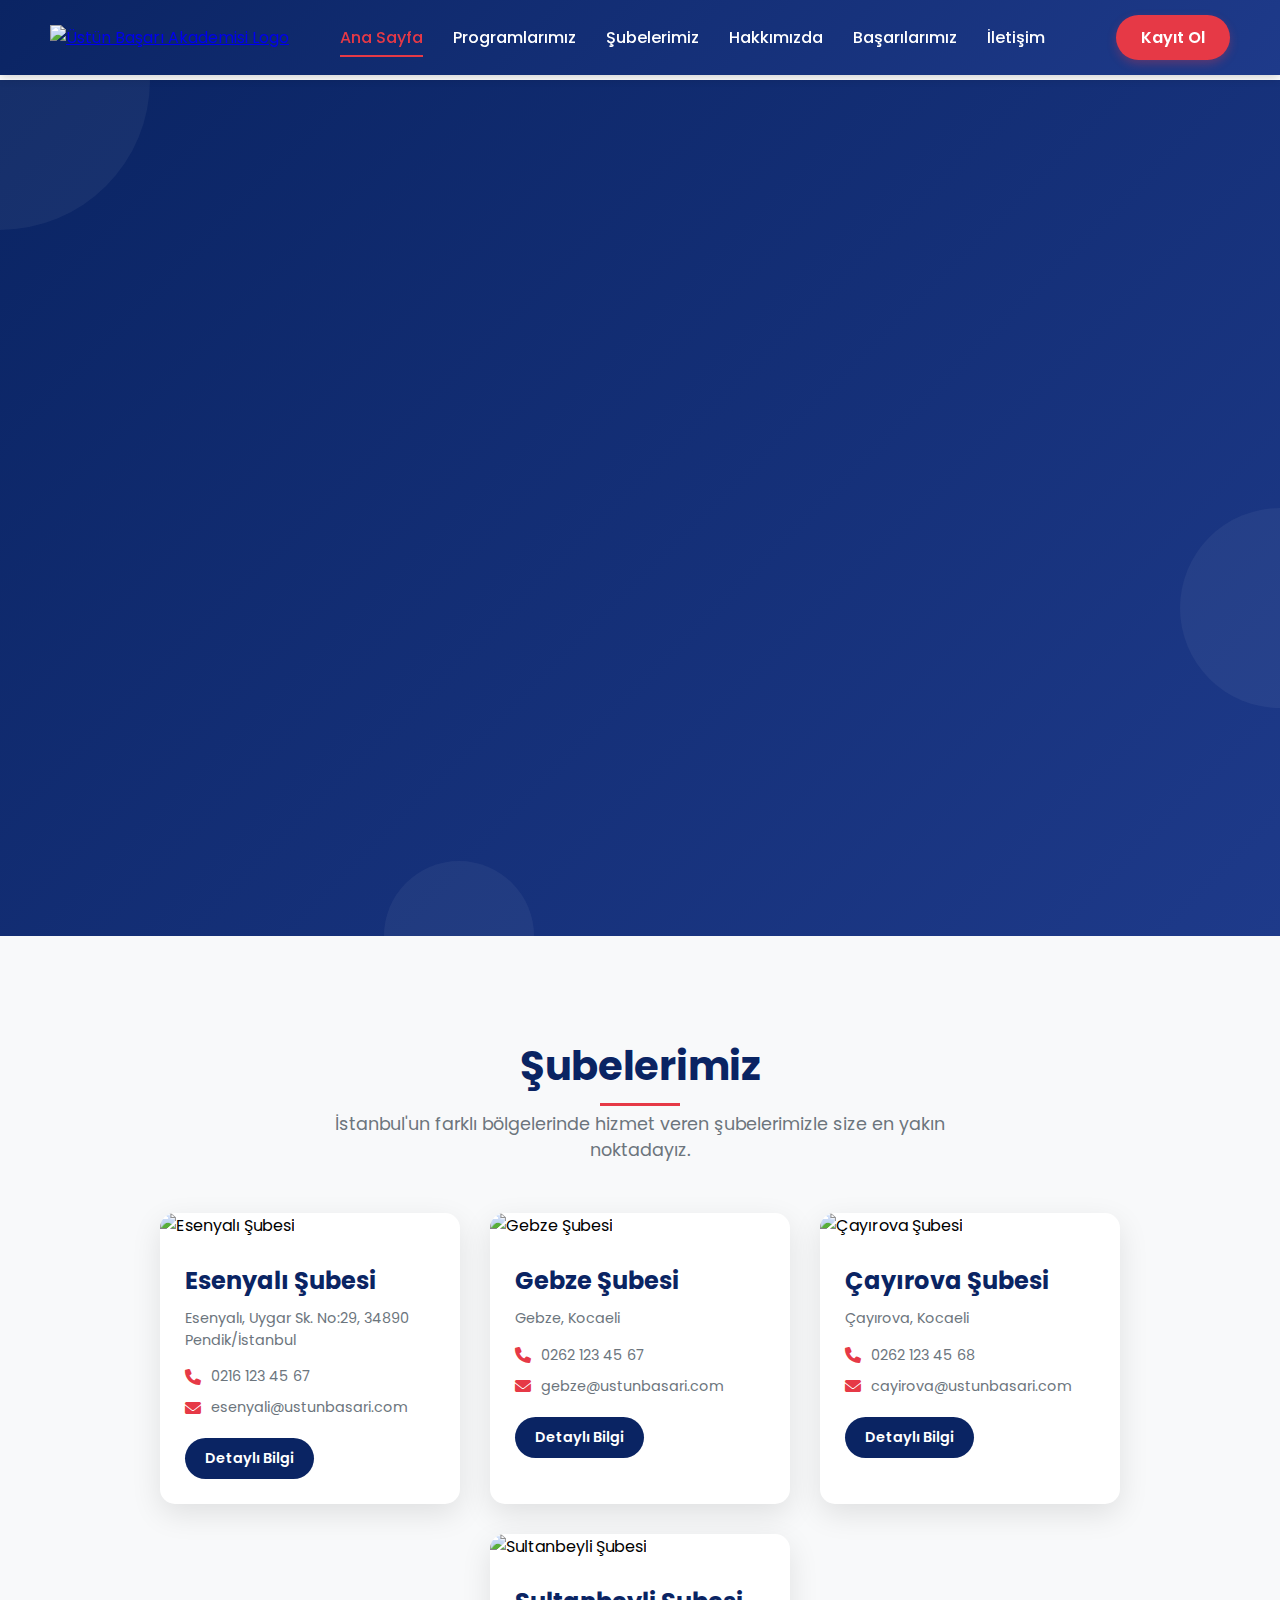
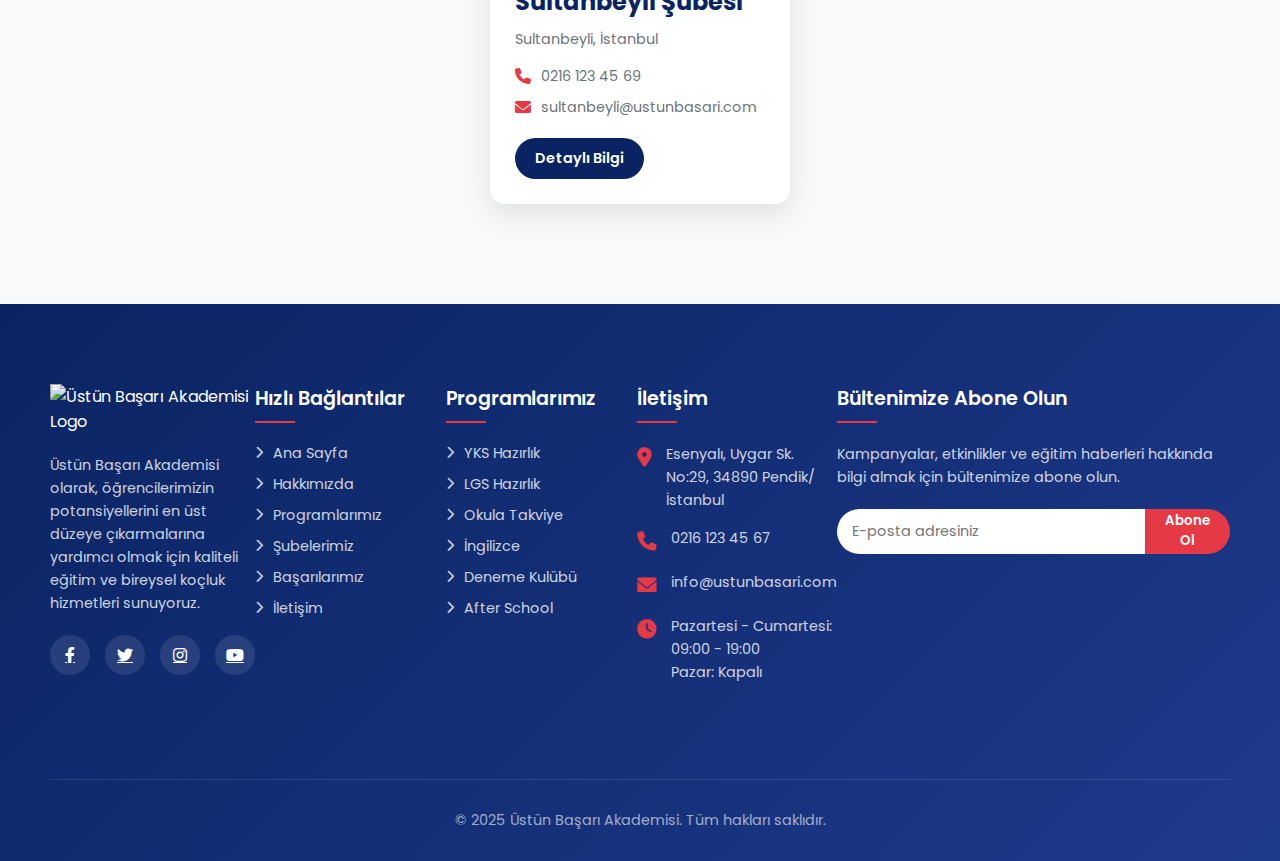
==== commit 0c9a71de: "Add files via upload" ====
--- a/index.html
+++ b/index.html
@@ -6,55 +6,1115 @@
     <title>Üstün Başarı Akademisi - Eğitimde Mükemmellik</title>
     <link rel="stylesheet" href="https://cdnjs.cloudflare.com/ajax/libs/font-awesome/6.0.0-beta3/css/all.min.css">
     <link href="https://fonts.googleapis.com/css2?family=Poppins:wght@300;400;500;600;700;800&display=swap" rel="stylesheet">
-    <link rel="stylesheet" href="unified-styles.css">
-    <link rel="stylesheet" href="animations.css">
-    <link rel="icon" href="images/favicon.png" type="image/png">
+    <style>
+        /* Genel Stiller */
+        * {
+            margin: 0;
+            padding: 0;
+            box-sizing: border-box;
+            font-family: 'Poppins', sans-serif;
+        }
+        
+        body {
+            overflow-x: hidden;
+        }
+        
+        /* Header Stili */
+        .header {
+            position: fixed;
+            top: 0;
+            left: 0;
+            width: 100%;
+            background: linear-gradient(135deg, #0a2463 0%, #1e3a8a 100%);
+            box-shadow: 0 2px 10px rgba(0, 0, 0, 0.2);
+            z-index: 1000;
+            transition: all 0.3s ease;
+        }
+        
+        .header.scrolled {
+            padding: 10px 0;
+            background: rgba(10, 36, 99, 0.95);
+            backdrop-filter: blur(10px);
+        }
+        
+        .header-container {
+            display: flex;
+            justify-content: space-between;
+            align-items: center;
+            padding: 15px 50px;
+            max-width: 1400px;
+            margin: 0 auto;
+        }
+        
+        .logo {
+            display: flex;
+            align-items: center;
+        }
+        
+        .logo img {
+            height: 50px;
+            transition: all 0.3s ease;
+        }
+        
+        .header.scrolled .logo img {
+            height: 40px;
+        }
+        
+        .nav-menu {
+            display: flex;
+            list-style: none;
+        }
+        
+        .nav-item {
+            margin: 0 15px;
+            position: relative;
+        }
+        
+        .nav-link {
+            color: #ffffff;
+            text-decoration: none;
+            font-weight: 500;
+            font-size: 16px;
+            padding: 8px 0;
+            transition: all 0.3s ease;
+            position: relative;
+        }
+        
+        .nav-link:hover {
+            color: #e63946;
+        }
+        
+        .nav-link::after {
+            content: '';
+            position: absolute;
+            bottom: 0;
+            left: 0;
+            width: 0;
+            height: 2px;
+            background-color: #e63946;
+            transition: width 0.3s ease;
+        }
+        
+        .nav-link:hover::after,
+        .nav-link.active::after {
+            width: 100%;
+        }
+        
+        .nav-link.active {
+            color: #e63946;
+        }
+        
+        .dropdown {
+            position: relative;
+        }
+        
+        .dropdown-menu {
+            position: absolute;
+            top: 100%;
+            left: 0;
+            width: 220px;
+            background-color: #ffffff;
+            border-radius: 8px;
+            box-shadow: 0 5px 15px rgba(0, 0, 0, 0.1);
+            padding: 10px 0;
+            opacity: 0;
+            visibility: hidden;
+            transform: translateY(10px);
+            transition: all 0.3s ease;
+            z-index: 100;
+        }
+        
+        .dropdown:hover .dropdown-menu {
+            opacity: 1;
+            visibility: visible;
+            transform: translateY(0);
+        }
+        
+        .dropdown-item {
+            display: block;
+            padding: 10px 20px;
+            color: #0a2463;
+            text-decoration: none;
+            font-weight: 500;
+            transition: all 0.3s ease;
+        }
+        
+        .dropdown-item:hover {
+            background-color: rgba(10, 36, 99, 0.05);
+            color: #e63946;
+        }
+        
+        .register-button {
+            background-color: #e63946;
+            color: #ffffff;
+            padding: 10px 25px;
+            border-radius: 30px;
+            font-weight: 600;
+            text-decoration: none;
+            transition: all 0.3s ease;
+            margin-left: 20px;
+            box-shadow: 0 4px 10px rgba(230, 57, 70, 0.3);
+        }
+        
+        .register-button:hover {
+            background-color: #d62839;
+            transform: translateY(-3px);
+            box-shadow: 0 6px 15px rgba(230, 57, 70, 0.4);
+        }
+        
+        .mobile-menu-toggle {
+            display: none;
+            background: none;
+            border: none;
+            color: #ffffff;
+            font-size: 24px;
+            cursor: pointer;
+            transition: all 0.3s ease;
+        }
+        
+        .mobile-menu-toggle:hover {
+            color: #e63946;
+        }
+        
+        /* Hero Section Stili */
+        .hero-container {
+            position: relative;
+            width: 100%;
+            min-height: 600px;
+            background: linear-gradient(135deg, #0a2463 0%, #1e3a8a 100%);
+            overflow: hidden;
+            padding: 80px 0;
+            margin-top: 80px; /* Header yüksekliği */
+        }
+        
+        .hero-bg-animation {
+            position: absolute;
+            top: 0;
+            left: 0;
+            width: 100%;
+            height: 100%;
+            overflow: hidden;
+            z-index: 1;
+        }
+        
+        .hero-bg-animation .shape {
+            position: absolute;
+            opacity: 0.05;
+            border-radius: 50%;
+            background: #ffffff;
+        }
+        
+        .hero-bg-animation .shape-1 {
+            width: 300px;
+            height: 300px;
+            top: -150px;
+            left: -150px;
+            animation: float 15s ease-in-out infinite;
+        }
+        
+        .hero-bg-animation .shape-2 {
+            width: 200px;
+            height: 200px;
+            top: 50%;
+            right: -100px;
+            animation: float 18s ease-in-out infinite reverse;
+        }
+        
+        .hero-bg-animation .shape-3 {
+            width: 150px;
+            height: 150px;
+            bottom: -75px;
+            left: 30%;
+            animation: float 12s ease-in-out infinite;
+        }
+        
+        @keyframes float {
+            0% {
+                transform: translate(0, 0);
+            }
+            50% {
+                transform: translate(30px, 30px);
+            }
+            100% {
+                transform: translate(0, 0);
+            }
+        }
+        
+        .hero-content {
+            position: relative;
+            z-index: 2;
+            display: flex;
+            justify-content: space-between;
+            align-items: center;
+            max-width: 1400px;
+            margin: 0 auto;
+            padding: 0 50px;
+        }
+        
+        .hero-text {
+            flex: 1;
+            max-width: 600px;
+            color: #ffffff;
+        }
+        
+        .hero-subtitle {
+            font-size: 1.2rem;
+            font-weight: 500;
+            color: #e63946;
+            margin-bottom: 15px;
+            letter-spacing: 1px;
+            text-transform: uppercase;
+            opacity: 0;
+            animation: fadeInUp 0.5s ease forwards 0.2s;
+        }
+        
+        .hero-title {
+            font-size: 4rem;
+            font-weight: 800;
+            line-height: 1.2;
+            margin-bottom: 25px;
+            opacity: 0;
+            animation: fadeInUp 0.5s ease forwards 0.4s;
+        }
+        
+        .hero-description {
+            font-size: 1.1rem;
+            line-height: 1.6;
+            margin-bottom: 30px;
+            opacity: 0;
+            animation: fadeInUp 0.5s ease forwards 0.6s;
+        }
+        
+        .program-cards {
+            display: flex;
+            flex-wrap: wrap;
+            gap: 15px;
+            margin-bottom: 30px;
+            opacity: 0;
+            animation: fadeInUp 0.5s ease forwards 0.8s;
+        }
+        
+        .program-card {
+            background-color: rgba(255, 255, 255, 0.1);
+            border-radius: 10px;
+            padding: 15px;
+            display: flex;
+            align-items: center;
+            transition: all 0.3s ease;
+            backdrop-filter: blur(5px);
+            border: 1px solid rgba(255, 255, 255, 0.1);
+        }
+        
+        .program-card:hover {
+            background-color: rgba(255, 255, 255, 0.2);
+            transform: translateY(-5px);
+            border-color: rgba(255, 255, 255, 0.3);
+        }
+        
+        .program-icon {
+            width: 40px;
+            height: 40px;
+            background-color: #e63946;
+            border-radius: 50%;
+            display: flex;
+            justify-content: center;
+            align-items: center;
+            margin-right: 15px;
+            font-size: 1.2rem;
+            color: #ffffff;
+        }
+        
+        .program-info h3 {
+            font-size: 1rem;
+            font-weight: 600;
+            margin: 0 0 5px;
+        }
+        
+        .program-info p {
+            font-size: 0.8rem;
+            margin: 0;
+            opacity: 0.8;
+        }
+        
+        .hero-buttons {
+            display: flex;
+            gap: 20px;
+            opacity: 0;
+            animation: fadeInUp 0.5s ease forwards 1s;
+        }
+        
+        .hero-button {
+            padding: 15px 30px;
+            border-radius: 50px;
+            font-weight: 600;
+            font-size: 1rem;
+            text-align: center;
+            transition: all 0.3s ease;
+            cursor: pointer;
+            display: inline-flex;
+            align-items: center;
+            justify-content: center;
+            text-decoration: none;
+        }
+        
+        .hero-button-primary {
+            background-color: #e63946;
+            color: #ffffff;
+            box-shadow: 0 5px 15px rgba(230, 57, 70, 0.3);
+        }
+        
+        .hero-button-primary:hover {
+            background-color: #d62839;
+            transform: translateY(-3px);
+            box-shadow: 0 8px 20px rgba(230, 57, 70, 0.4);
+        }
+        
+        .hero-button-secondary {
+            background-color: transparent;
+            color: #ffffff;
+            border: 2px solid #ffffff;
+        }
+        
+        .hero-button-secondary:hover {
+            background-color: rgba(255, 255, 255, 0.1);
+            transform: translateY(-3px);
+        }
+        
+        .hero-button i {
+            margin-right: 10px;
+        }
+        
+        .hero-image {
+            flex: 1;
+            max-width: 600px;
+            position: relative;
+            opacity: 0;
+            animation: fadeIn 0.8s ease forwards 0.5s;
+        }
+        
+        .hero-image-main {
+            width: 100%;
+            border-radius: 20px;
+            box-shadow: 0 20px 40px rgba(0, 0, 0, 0.3);
+            transform: perspective(1000px) rotateY(-5deg);
+            transition: all 0.5s ease;
+        }
+        
+        .hero-image:hover .hero-image-main {
+            transform: perspective(1000px) rotateY(0deg);
+        }
+        
+        .hero-image-badge {
+            position: absolute;
+            top: -30px;
+            right: -30px;
+            width: 120px;
+            height: 120px;
+            background-color: #e63946;
+            border-radius: 50%;
+            display: flex;
+            justify-content: center;
+            align-items: center;
+            color: #ffffff;
+            font-weight: 700;
+            font-size: 1.2rem;
+            text-align: center;
+            box-shadow: 0 10px 20px rgba(0, 0, 0, 0.2);
+            animation: pulse 2s infinite;
+            z-index: 3;
+        }
+        
+        @keyframes pulse {
+            0% {
+                transform: scale(1);
+            }
+            50% {
+                transform: scale(1.05);
+            }
+            100% {
+                transform: scale(1);
+            }
+        }
+        
+        .hero-image-floating {
+            position: absolute;
+            border-radius: 10px;
+            box-shadow: 0 10px 20px rgba(0, 0, 0, 0.2);
+            z-index: 2;
+        }
+        
+        .hero-image-floating-1 {
+            width: 150px;
+            bottom: -20px;
+            left: -50px;
+            animation: float2 4s ease-in-out infinite;
+        }
+        
+        .hero-image-floating-2 {
+            width: 120px;
+            top: 30px;
+            right: -40px;
+            animation: float2 4s ease-in-out infinite 1s;
+        }
+        
+        @keyframes float2 {
+            0% {
+                transform: translateY(0);
+            }
+            50% {
+                transform: translateY(-15px);
+            }
+            100% {
+                transform: translateY(0);
+            }
+        }
+        
+        /* Şubeler Bölümü */
+        .branches-section {
+            padding: 100px 0;
+            background-color: #f8f9fa;
+        }
+        
+        .section-title {
+            text-align: center;
+            margin-bottom: 50px;
+        }
+        
+        .section-title h2 {
+            font-size: 2.5rem;
+            color: #0a2463;
+            margin-bottom: 15px;
+            position: relative;
+            display: inline-block;
+        }
+        
+        .section-title h2::after {
+            content: '';
+            position: absolute;
+            bottom: -10px;
+            left: 50%;
+            transform: translateX(-50%);
+            width: 80px;
+            height: 3px;
+            background-color: #e63946;
+        }
+        
+        .section-title p {
+            color: #6c757d;
+            font-size: 1.1rem;
+            max-width: 700px;
+            margin: 0 auto;
+        }
+        
+        .branches-container {
+            display: flex;
+            flex-wrap: wrap;
+            justify-content: center;
+            gap: 30px;
+            max-width: 1400px;
+            margin: 0 auto;
+            padding: 0 50px;
+        }
+        
+        .branch-card {
+            background-color: #ffffff;
+            border-radius: 15px;
+            overflow: hidden;
+            box-shadow: 0 10px 30px rgba(0, 0, 0, 0.1);
+            width: 300px;
+            transition: all 0.3s ease;
+            transform: translateY(0);
+        }
+        
+        .branch-card:hover {
+            transform: translateY(-10px);
+            box-shadow: 0 15px 40px rgba(0, 0, 0, 0.15);
+        }
+        
+        .branch-image {
+            width: 100%;
+            height: 200px;
+            object-fit: cover;
+        }
+        
+        .branch-content {
+            padding: 25px;
+        }
+        
+        .branch-name {
+            font-size: 1.5rem;
+            font-weight: 700;
+            color: #0a2463;
+            margin-bottom: 10px;
+        }
+        
+        .branch-address {
+            color: #6c757d;
+            margin-bottom: 15px;
+            font-size: 0.9rem;
+            line-height: 1.5;
+        }
+        
+        .branch-contact {
+            display: flex;
+            align-items: center;
+            margin-bottom: 10px;
+            color: #6c757d;
+            font-size: 0.9rem;
+        }
+        
+        .branch-contact i {
+            color: #e63946;
+            margin-right: 10px;
+            font-size: 1rem;
+        }
+        
+        .branch-button {
+            display: inline-block;
+            background-color: #0a2463;
+            color: #ffffff;
+            padding: 10px 20px;
+            border-radius: 30px;
+            text-decoration: none;
+            font-weight: 600;
+            font-size: 0.9rem;
+            transition: all 0.3s ease;
+            margin-top: 10px;
+        }
+        
+        .branch-button:hover {
+            background-color: #e63946;
+            transform: translateY(-3px);
+        }
+        
+        /* Footer Stili */
+        .footer {
+            background: linear-gradient(135deg, #0a2463 0%, #1e3a8a 100%);
+            color: #ffffff;
+            padding: 80px 0 30px;
+            position: relative;
+        }
+        
+        .footer-container {
+            max-width: 1400px;
+            margin: 0 auto;
+            padding: 0 50px;
+        }
+        
+        .footer-top {
+            display: flex;
+            flex-wrap: wrap;
+            justify-content: space-between;
+            margin-bottom: 50px;
+        }
+        
+        .footer-info {
+            flex: 1;
+            max-width: 300px;
+            margin-bottom: 30px;
+        }
+        
+        .footer-logo {
+            margin-bottom: 20px;
+        }
+        
+        .footer-logo img {
+            height: 50px;
+        }
+        
+        .footer-description {
+            font-size: 0.9rem;
+            line-height: 1.6;
+            margin-bottom: 20px;
+            color: rgba(255, 255, 255, 0.8);
+        }
+        
+        .footer-social {
+            display: flex;
+            gap: 15px;
+        }
+        
+        .footer-social-link {
+            display: flex;
+            justify-content: center;
+            align-items: center;
+            width: 40px;
+            height: 40px;
+            background-color: rgba(255, 255, 255, 0.1);
+            border-radius: 50%;
+            color: #ffffff;
+            transition: all 0.3s ease;
+        }
+        
+        .footer-social-link:hover {
+            background-color: #e63946;
+            transform: translateY(-3px);
+        }
+        
+        .footer-links {
+            flex: 1;
+            max-width: 200px;
+            margin-bottom: 30px;
+        }
+        
+        .footer-title {
+            font-size: 1.2rem;
+            font-weight: 600;
+            margin-bottom: 20px;
+            position: relative;
+            padding-bottom: 10px;
+        }
+        
+        .footer-title::after {
+            content: '';
+            position: absolute;
+            bottom: 0;
+            left: 0;
+            width: 40px;
+            height: 2px;
+            background-color: #e63946;
+        }
+        
+        .footer-link-list {
+            list-style: none;
+        }
+        
+        .footer-link-item {
+            margin-bottom: 10px;
+        }
+        
+        .footer-link {
+            color: rgba(255, 255, 255, 0.8);
+            text-decoration: none;
+            font-size: 0.9rem;
+            transition: all 0.3s ease;
+            display: flex;
+            align-items: center;
+        }
+        
+        .footer-link i {
+            margin-right: 10px;
+            font-size: 0.8rem;
+        }
+        
+        .footer-link:hover {
+            color: #ffffff;
+            transform: translateX(5px);
+        }
+        
+        .footer-contact {
+            flex: 1;
+            max-width: 300px;
+            margin-bottom: 30px;
+        }
+        
+        .footer-contact-item {
+            display: flex;
+            margin-bottom: 15px;
+        }
+        
+        .footer-contact-icon {
+            margin-right: 15px;
+            color: #e63946;
+            font-size: 1.2rem;
+        }
+        
+        .footer-contact-text {
+            font-size: 0.9rem;
+            color: rgba(255, 255, 255, 0.8);
+            line-height: 1.6;
+        }
+        
+        .footer-newsletter {
+            flex: 1;
+            max-width: 400px;
+            margin-bottom: 30px;
+        }
+        
+        .footer-newsletter-form {
+            display: flex;
+            margin-top: 20px;
+        }
+        
+        .footer-newsletter-input {
+            flex: 1;
+            padding: 12px 15px;
+            border: none;
+            border-radius: 30px 0 0 30px;
+            font-size: 0.9rem;
+            outline: none;
+        }
+        
+        .footer-newsletter-button {
+            background-color: #e63946;
+            color: #ffffff;
+            border: none;
+            padding: 0 20px;
+            border-radius: 0 30px 30px 0;
+            font-weight: 600;
+            cursor: pointer;
+            transition: all 0.3s ease;
+        }
+        
+        .footer-newsletter-button:hover {
+            background-color: #d62839;
+        }
+        
+        .footer-bottom {
+            border-top: 1px solid rgba(255, 255, 255, 0.1);
+            padding-top: 30px;
+            text-align: center;
+            font-size: 0.9rem;
+            color: rgba(255, 255, 255, 0.6);
+        }
+        
+        /* Animasyonlar */
+        @keyframes fadeIn {
+            from {
+                opacity: 0;
+            }
+            to {
+                opacity: 1;
+            }
+        }
+        
+        @keyframes fadeInUp {
+            from {
+                opacity: 0;
+                transform: translateY(30px);
+            }
+            to {
+                opacity: 1;
+                transform: translateY(0);
+            }
+        }
+        
+        /* Responsive Tasarım */
+        @media (max-width: 1200px) {
+            .hero-title {
+                font-size: 3.5rem;
+            }
+            
+            .hero-content, .branches-container, .footer-container {
+                padding: 0 30px;
+            }
+        }
+        
+        @media (max-width: 992px) {
+            .header-container {
+                padding: 15px 30px;
+            }
+            
+            .nav-menu {
+                display: none;
+            }
+            
+            .mobile-menu-toggle {
+                display: block;
+            }
+            
+            .hero-content {
+                flex-direction: column;
+                text-align: center;
+            }
+            
+            .hero-text {
+                max-width: 100%;
+                margin-bottom: 50px;
+            }
+            
+            .program-cards {
+                justify-content: center;
+            }
+            
+            .hero-buttons {
+                justify-content: center;
+            }
+            
+            .hero-image {
+                max-width: 80%;
+            }
+            
+            .footer-top {
+                justify-content: center;
+            }
+            
+            .footer-info, .footer-links, .footer-contact, .footer-newsletter {
+                max-width: 100%;
+                margin-right: 0;
+                text-align: center;
+            }
+            
+            .footer-title::after {
+                left: 50%;
+                transform: translateX(-50%);
+            }
+            
+            .footer-social {
+                justify-content: center;
+            }
+            
+            .footer-link {
+                justify-content: center;
+            }
+            
+            .footer-contact-item {
+                justify-content: center;
+            }
+            
+            .footer-newsletter-form {
+                max-width: 400px;
+                margin: 20px auto 0;
+            }
+        }
+        
+        @media (max-width: 768px) {
+            .hero-container {
+                padding: 60px 0;
+            }
+            
+            .hero-title {
+                font-size: 2.8rem;
+            }
+            
+            .hero-description {
+                font-size: 1rem;
+            }
+            
+            .program-cards {
+                flex-direction: column;
+                align-items: center;
+            }
+            
+            .program-card {
+                width: 100%;
+                max-width: 300px;
+            }
+            
+            .hero-buttons {
+                flex-direction: column;
+                width: 100%;
+                max-width: 300px;
+                margin: 0 auto;
+            }
+            
+            .hero-image-badge {
+                width: 100px;
+                height: 100px;
+                font-size: 1rem;
+                top: -20px;
+                right: -20px;
+            }
+            
+            .hero-image-floating-1,
+            .hero-image-floating-2 {
+                display: none;
+            }
+            
+            .branches-container {
+                padding: 0 20px;
+            }
+            
+            .branch-card {
+                width: 100%;
+                max-width: 350px;
+            }
+        }
+        
+        @media (max-width: 576px) {
+            .header-container {
+                padding: 15px 20px;
+            }
+            
+            .hero-title {
+                font-size: 2.2rem;
+            }
+            
+            .hero-subtitle {
+                font-size: 1rem;
+            }
+            
+            .hero-image {
+                max-width: 100%;
+            }
+            
+            .section-title h2 {
+                font-size: 2rem;
+            }
+            
+            .footer-container {
+                padding: 0 20px;
+            }
+        }
+        
+        /* Mobil Menü */
+        .mobile-menu {
+            position: fixed;
+            top: 0;
+            right: -100%;
+            width: 80%;
+            max-width: 400px;
+            height: 100vh;
+            background-color: #0a2463;
+            z-index: 1001;
+            padding: 80px 30px 30px;
+            transition: all 0.4s ease;
+            overflow-y: auto;
+            box-shadow: -5px 0 15px rgba(0, 0, 0, 0.2);
+        }
+        
+        .mobile-menu.active {
+            right: 0;
+        }
+        
+        .mobile-menu-close {
+            position: absolute;
+            top: 20px;
+            right: 20px;
+            background: none;
+            border: none;
+            color: #ffffff;
+            font-size: 24px;
+            cursor: pointer;
+        }
+        
+        .mobile-nav-menu {
+            list-style: none;
+        }
+        
+        .mobile-nav-item {
+            margin-bottom: 15px;
+        }
+        
+        .mobile-nav-link {
+            color: #ffffff;
+            text-decoration: none;
+            font-size: 18px;
+            display: block;
+            padding: 10px 0;
+            border-bottom: 1px solid rgba(255, 255, 255, 0.1);
+        }
+        
+        .mobile-dropdown-toggle {
+            float: right;
+            background: none;
+            border: none;
+            color: #ffffff;
+            font-size: 16px;
+            cursor: pointer;
+            transition: all 0.3s ease;
+        }
+        
+        .mobile-dropdown-toggle.active {
+            transform: rotate(180deg);
+        }
+        
+        .mobile-dropdown-menu {
+            display: none;
+            list-style: none;
+            padding: 10px 0 10px 20px;
+        }
+        
+        .mobile-dropdown-menu.active {
+            display: block;
+        }
+        
+        .mobile-dropdown-item {
+            margin-bottom: 10px;
+        }
+        
+        .mobile-dropdown-link {
+            color: rgba(255, 255, 255, 0.8);
+            text-decoration: none;
+            font-size: 16px;
+            display: block;
+            padding: 5px 0;
+        }
+        
+        .mobile-register-button {
+            display: inline-block;
+            background-color: #e63946;
+            color: #ffffff;
+            padding: 12px 25px;
+            border-radius: 30px;
+            font-weight: 600;
+            text-decoration: none;
+            margin-top: 20px;
+            text-align: center;
+        }
+        
+        /* Overlay */
+        .overlay {
+            position: fixed;
+            top: 0;
+            left: 0;
+            width: 100%;
+            height: 100%;
+            background-color: rgba(0, 0, 0, 0.5);
+            z-index: 1000;
+            opacity: 0;
+            visibility: hidden;
+            transition: all 0.3s ease;
+        }
+        
+        .overlay.active {
+            opacity: 1;
+            visibility: visible;
+        }
+    </style>
 </head>
 <body>
+    <!-- Overlay -->
+    <div class="overlay" id="overlay"></div>
+    
     <!-- Header -->
     <header class="header" id="header">
         <div class="header-container">
             <div class="logo">
                 <a href="index.html">
-                    <img src="images/logo-white.png" alt="Üstün Başarı Akademisi Logo">
+                    <img src="https://via.placeholder.com/150x50/0a2463/ffffff?text=ÜSTÜN+BAŞARI" alt="Üstün Başarı Akademisi Logo">
                 </a>
             </div>
+            
+            <button class="mobile-menu-toggle" id="mobileMenuToggle">
+                <i class="fas fa-bars"></i>
+            </button>
             
             <ul class="nav-menu">
                 <li class="nav-item">
                     <a href="index.html" class="nav-link active">Ana Sayfa</a>
                 </li>
                 <li class="nav-item dropdown">
-                    <a href="#" class="nav-link">Programlar <i class="fas fa-chevron-down"></i></a>
+                    <a href="#" class="nav-link">Programlarımız</a>
                     <ul class="dropdown-menu">
-                        <li><a href="yks-hazirlik.html" class="dropdown-item">YKS Hazırlık</a></li>
-                        <li><a href="lgs-hazirlik.html" class="dropdown-item">LGS Hazırlık</a></li>
-                        <li><a href="okul-takviye.html" class="dropdown-item">Okul Takviye</a></li>
-                        <li><a href="ingilizce.html" class="dropdown-item">İngilizce</a></li>
-                        <li><a href="deneme-klubu.html" class="dropdown-item">Deneme Kulübü</a></li>
-                        <li><a href="yaz-kampi.html" class="dropdown-item">Yaz Kampı</a></li>
+                        <li><a href="#" class="dropdown-item">YKS Hazırlık</a></li>
+                        <li><a href="#" class="dropdown-item">LGS Hazırlık</a></li>
+                        <li><a href="#" class="dropdown-item">Okula Takviye</a></li>
+                        <li><a href="#" class="dropdown-item">İngilizce</a></li>
+                        <li><a href="#" class="dropdown-item">Deneme Kulübü</a></li>
+                        <li><a href="#" class="dropdown-item">Yaz Kampı</a></li>
+                        <li><a href="#" class="dropdown-item">After School</a></li>
                     </ul>
                 </li>
                 <li class="nav-item">
-                    <a href="#subeler" class="nav-link">Şubelerimiz</a>
+                    <a href="#" class="nav-link">Şubelerimiz</a>
                 </li>
                 <li class="nav-item">
-                    <a href="#hakkimizda" class="nav-link">Hakkımızda</a>
+                    <a href="#" class="nav-link">Hakkımızda</a>
                 </li>
                 <li class="nav-item">
-                    <a href="#iletisim" class="nav-link">İletişim</a>
+                    <a href="#" class="nav-link">Başarılarımız</a>
+                </li>
+                <li class="nav-item">
+                    <a href="#" class="nav-link">İletişim</a>
                 </li>
             </ul>
             
-            <a href="#kayit" class="register-button">Ücretsiz Deneme Dersi</a>
-            
-            <button class="mobile-menu-toggle" id="mobileMenuToggle">
-                <i class="fas fa-bars"></i>
-            </button>
+            <a href="#" class="register-button">Kayıt Ol</a>
         </div>
     </header>
     
-    <!-- Mobile Menu -->
+    <!-- Mobil Menü -->
     <div class="mobile-menu" id="mobileMenu">
         <button class="mobile-menu-close" id="mobileMenuClose">
             <i class="fas fa-times"></i>
@@ -62,493 +1122,222 @@
         
         <ul class="mobile-nav-menu">
             <li class="mobile-nav-item">
-                <a href="index.html" class="mobile-nav-link active">Ana Sayfa</a>
+                <a href="index.html" class="mobile-nav-link">Ana Sayfa</a>
             </li>
-            <li class="mobile-nav-item mobile-dropdown">
-                <div class="mobile-dropdown-toggle" id="programsToggle">
-                    Programlar <i class="fas fa-chevron-down"></i>
-                </div>
+            <li class="mobile-nav-item">
+                <a href="#" class="mobile-nav-link">Programlarımız</a>
+                <button class="mobile-dropdown-toggle" id="programsToggle">
+                    <i class="fas fa-chevron-down"></i>
+                </button>
                 <ul class="mobile-dropdown-menu" id="programsDropdown">
-                    <li><a href="yks-hazirlik.html" class="mobile-dropdown-item">YKS Hazırlık</a></li>
-                    <li><a href="lgs-hazirlik.html" class="mobile-dropdown-item">LGS Hazırlık</a></li>
-                    <li><a href="okul-takviye.html" class="mobile-dropdown-item">Okul Takviye</a></li>
-                    <li><a href="ingilizce.html" class="mobile-dropdown-item">İngilizce</a></li>
-                    <li><a href="deneme-klubu.html" class="mobile-dropdown-item">Deneme Kulübü</a></li>
-                    <li><a href="yaz-kampi.html" class="mobile-dropdown-item">Yaz Kampı</a></li>
+                    <li class="mobile-dropdown-item">
+                        <a href="#" class="mobile-dropdown-link">YKS Hazırlık</a>
+                    </li>
+                    <li class="mobile-dropdown-item">
+                        <a href="#" class="mobile-dropdown-link">LGS Hazırlık</a>
+                    </li>
+                    <li class="mobile-dropdown-item">
+                        <a href="#" class="mobile-dropdown-link">Okula Takviye</a>
+                    </li>
+                    <li class="mobile-dropdown-item">
+                        <a href="#" class="mobile-dropdown-link">İngilizce</a>
+                    </li>
+                    <li class="mobile-dropdown-item">
+                        <a href="#" class="mobile-dropdown-link">Deneme Kulübü</a>
+                    </li>
+                    <li class="mobile-dropdown-item">
+                        <a href="#" class="mobile-dropdown-link">Yaz Kampı</a>
+                    </li>
+                    <li class="mobile-dropdown-item">
+                        <a href="#" class="mobile-dropdown-link">After School</a>
+                    </li>
                 </ul>
             </li>
             <li class="mobile-nav-item">
-                <a href="#subeler" class="mobile-nav-link">Şubelerimiz</a>
+                <a href="#" class="mobile-nav-link">Şubelerimiz</a>
             </li>
             <li class="mobile-nav-item">
-                <a href="#hakkimizda" class="mobile-nav-link">Hakkımızda</a>
+                <a href="#" class="mobile-nav-link">Hakkımızda</a>
             </li>
             <li class="mobile-nav-item">
-                <a href="#iletisim" class="mobile-nav-link">İletişim</a>
+                <a href="#" class="mobile-nav-link">Başarılarımız</a>
             </li>
             <li class="mobile-nav-item">
-                <a href="#kayit" class="mobile-nav-link">Ücretsiz Deneme Dersi</a>
+                <a href="#" class="mobile-nav-link">İletişim</a>
             </li>
         </ul>
+        
+        <a href="#" class="mobile-register-button">Kayıt Ol</a>
     </div>
-    
-    <div class="overlay" id="overlay"></div>
     
     <!-- Hero Section -->
     <section class="hero-container">
-        <div class="hero-bg-animation"></div>
-        
-        <div class="container">
-            <div class="hero-content">
-                <div class="hero-text animate-on-scroll" data-animation="animate-fade-in-left">
-                    <h1 class="hero-title">Geleceğini Şekillendir</h1>
-                    <p class="hero-subtitle">Üstün Başarı Akademisi ile eğitimde mükemmelliği keşfedin. Uzman kadromuz ve özel eğitim programlarımızla öğrencilerimizin potansiyellerini en üst seviyeye çıkarıyoruz.</p>
+        <!-- Arka Plan Animasyonu -->
+        <div class="hero-bg-animation">
+            <div class="shape shape-1"></div>
+            <div class="shape shape-2"></div>
+            <div class="shape shape-3"></div>
+        </div>
+        
+        <!-- Hero İçerik -->
+        <div class="hero-content">
+            <!-- Sol Bölüm - Metin ve Programlar -->
+            <div class="hero-text">
+                <div class="hero-subtitle">Eğitimde Mükemmellik</div>
+                <h1 class="hero-title">Geleceğini Şekillendir</h1>
+                <p class="hero-description">Üstün Başarı Akademisi'nde kaliteli eğitim, deneyimli kadro ve bireysel koçluk sistemiyle hayallerinize bir adım daha yaklaşın. Tüm eğitim ihtiyaçlarınız için tek adres.</p>
+                
+                <!-- Program Kartları -->
+                <div class="program-cards">
+                    <div class="program-card">
+                        <div class="program-icon">
+                            <i class="fas fa-graduation-cap"></i>
+                        </div>
+                        <div class="program-info">
+                            <h3>YKS Hazırlık</h3>
+                            <p>Üniversite sınavına hazırlık</p>
+                        </div>
+                    </div>
                     
-                    <div class="hero-buttons">
-                        <a href="#programlar" class="btn btn-secondary btn-lg">Tüm Programlarımız</a>
-                        <a href="#kayit" class="btn btn-outline btn-lg">Ücretsiz Deneme Dersi</a>
+                    <div class="program-card">
+                        <div class="program-icon">
+                            <i class="fas fa-school"></i>
+                        </div>
+                        <div class="program-info">
+                            <h3>LGS Hazırlık</h3>
+                            <p>Liseye geçiş sınavına hazırlık</p>
+                        </div>
+                    </div>
+                    
+                    <div class="program-card">
+                        <div class="program-icon">
+                            <i class="fas fa-book"></i>
+                        </div>
+                        <div class="program-info">
+                            <h3>Okul Derslerine Destek</h3>
+                            <p>Tüm sınıflar için takviye</p>
+                        </div>
+                    </div>
+                    
+                    <div class="program-card">
+                        <div class="program-icon">
+                            <i class="fas fa-language"></i>
+                        </div>
+                        <div class="program-info">
+                            <h3>İngilizce</h3>
+                            <p>Her yaş için dil eğitimi</p>
+                        </div>
+                    </div>
+                    
+                    <div class="program-card">
+                        <div class="program-icon">
+                            <i class="fas fa-chess"></i>
+                        </div>
+                        <div class="program-info">
+                            <h3>After School</h3>
+                            <p>Okul sonrası aktiviteler</p>
+                        </div>
                     </div>
                 </div>
                 
-                <div class="hero-image animate-on-scroll" data-animation="animate-fade-in-right">
-                    <img src="https://via.placeholder.com/500x400" alt="Üstün Başarı Akademisi Öğrencileri">
-                    
-                    <div class="floating-image top-right animate-float">
-                        <img src="https://via.placeholder.com/150x150" alt="Çalışan Öğrenci">
-                    </div>
-                    
-                    <div class="floating-image bottom-left animate-float2">
-                        <img src="https://via.placeholder.com/150x150" alt="Grup Çalışması">
-                    </div>
-                    
-                    <div class="discount-badge">
-                        <span>%25</span>
-                        <span>Erken Kayıt</span>
-                    </div>
+                <!-- Butonlar -->
+                <div class="hero-buttons">
+                    <a href="#" class="hero-button hero-button-primary">
+                        <i class="fas fa-list-ul"></i> Tüm Programlarımız
+                    </a>
+                    <a href="#" class="hero-button hero-button-secondary">
+                        <i class="fas fa-chalkboard-teacher"></i> Ücretsiz Deneme Dersi
+                    </a>
                 </div>
+            </div>
+            
+            <!-- Sağ Bölüm - Görsel -->
+            <div class="hero-image">
+                <img src="https://images.unsplash.com/photo-1523050854058-8df90110c9f1?ixlib=rb-1.2.1&auto=format&fit=crop&w=800&q=80" alt="Mezuniyet Töreni" class="hero-image-main">
+                <div class="hero-image-badge">%25 Erken Kayıt İndirimi</div>
+                <img src="https://images.unsplash.com/photo-1577896851231-70ef18881754?ixlib=rb-1.2.1&auto=format&fit=crop&w=400&q=80" alt="Öğrenci Çalışıyor" class="hero-image-floating hero-image-floating-1">
+                <img src="https://images.unsplash.com/photo-1503676260728-1c00da094a0b?ixlib=rb-1.2.1&auto=format&fit=crop&w=400&q=80" alt="Grup Çalışması" class="hero-image-floating hero-image-floating-2">
             </div>
         </div>
     </section>
     
-    <!-- Programs Section -->
-    <section class="programs-section" id="programlar">
-        <div class="container">
-            <div class="section-title">
-                <h2>Eğitim Programlarımız</h2>
-                <p>Öğrencilerimizin ihtiyaçlarına göre özel olarak tasarlanmış eğitim programlarımız ile akademik başarıyı garantiliyoruz.</p>
-            </div>
-            
-            <div class="program-tabs">
-                <div class="program-tab active">Tümü</div>
-                <div class="program-tab">YKS Hazırlık</div>
-                <div class="program-tab">LGS Hazırlık</div>
-                <div class="program-tab">Okul Takviye</div>
-                <div class="program-tab">İngilizce</div>
-                <div class="program-tab">Deneme Kulübü</div>
-                <div class="program-tab">Yaz Kampı</div>
-            </div>
-            
-            <div class="program-cards">
-                <!-- YKS Hazırlık -->
-                <div class="program-card animate-on-scroll" data-animation="animate-fade-in-up">
-                    <div class="program-card-image">
-                        <img src="https://via.placeholder.com/400x200" alt="YKS Hazırlık">
-                    </div>
-                    <div class="program-card-content">
-                        <h3 class="program-card-title">YKS Hazırlık</h3>
-                        <p class="program-card-text">TYT ve AYT sınavlarına yönelik kapsamlı hazırlık programı. Bireysel çalışma planları ve düzenli deneme sınavları ile hedef üniversiteye hazırlık.</p>
-                        <div class="program-card-features">
-                            <div class="program-card-feature">
-                                <i class="fas fa-check-circle"></i>
-                                <span>Branş Öğretmenleri ile Birebir Çalışma</span>
-                            </div>
-                            <div class="program-card-feature">
-                                <i class="fas fa-check-circle"></i>
-                                <span>Haftalık Deneme Sınavları</span>
-                            </div>
-                            <div class="program-card-feature">
-                                <i class="fas fa-check-circle"></i>
-                                <span>Kişiye Özel Çalışma Programı</span>
-                            </div>
-                        </div>
-                        <a href="yks-hazirlik.html" class="btn btn-primary program-card-button">Detaylı Bilgi</a>
-                    </div>
-                </div>
-                
-                <!-- LGS Hazırlık -->
-                <div class="program-card animate-on-scroll" data-animation="animate-fade-in-up">
-                    <div class="program-card-image">
-                        <img src="https://via.placeholder.com/400x200" alt="LGS Hazırlık">
-                    </div>
-                    <div class="program-card-content">
-                        <h3 class="program-card-title">LGS Hazırlık</h3>
-                        <p class="program-card-text">LGS sınavına yönelik kapsamlı hazırlık programı. Soru çözüm teknikleri ve düzenli deneme sınavları ile hedef liseye hazırlık.</p>
-                        <div class="program-card-features">
-                            <div class="program-card-feature">
-                                <i class="fas fa-check-circle"></i>
-                                <span>Tüm Dersler için Özel Hazırlık</span>
-                            </div>
-                            <div class="program-card-feature">
-                                <i class="fas fa-check-circle"></i>
-                                <span>Haftalık Deneme Sınavları</span>
-                            </div>
-                            <div class="program-card-feature">
-                                <i class="fas fa-check-circle"></i>
-                                <span>Soru Çözüm Teknikleri</span>
-                            </div>
-                        </div>
-                        <a href="lgs-hazirlik.html" class="btn btn-primary program-card-button">Detaylı Bilgi</a>
-                    </div>
-                </div>
-                
-                <!-- Okul Takviye -->
-                <div class="program-card animate-on-scroll" data-animation="animate-fade-in-up">
-                    <div class="program-card-image">
-                        <img src="https://via.placeholder.com/400x200" alt="Okul Takviye">
-                    </div>
-                    <div class="program-card-content">
-                        <h3 class="program-card-title">Okul Takviye</h3>
-                        <p class="program-card-text">İlkokul, ortaokul ve lise öğrencileri için okul derslerine takviye programı. Tüm dersler için özel destek ve sınav hazırlığı.</p>
-                        <div class="program-card-features">
-                            <div class="program-card-feature">
-                                <i class="fas fa-check-circle"></i>
-                                <span>Tüm Dersler için Destek</span>
-                            </div>
-                            <div class="program-card-feature">
-                                <i class="fas fa-check-circle"></i>
-                                <span>Ödev Takibi ve Destek</span>
-                            </div>
-                            <div class="program-card-feature">
-                                <i class="fas fa-check-circle"></i>
-                                <span>Yazılı Sınavlara Hazırlık</span>
-                            </div>
-                        </div>
-                        <a href="okul-takviye.html" class="btn btn-primary program-card-button">Detaylı Bilgi</a>
-                    </div>
-                </div>
-                
-                <!-- İngilizce -->
-                <div class="program-card animate-on-scroll" data-animation="animate-fade-in-up">
-                    <div class="program-card-image">
-                        <img src="https://via.placeholder.com/400x200" alt="İngilizce">
-                    </div>
-                    <div class="program-card-content">
-                        <h3 class="program-card-title">İngilizce</h3>
-                        <p class="program-card-text">Konuşma odaklı İngilizce eğitim programı. Seviye belirleme sınavı ile başlayan ve sertifika ile tamamlanan kapsamlı dil eğitimi.</p>
-                        <div class="program-card-features">
-                            <div class="program-card-feature">
-                                <i class="fas fa-check-circle"></i>
-                                <span>Konuşma Odaklı Eğitim</span>
-                            </div>
-                            <div class="program-card-feature">
-                                <i class="fas fa-check-circle"></i>
-                                <span>Seviye Belirleme Sınavı</span>
-                            </div>
-                            <div class="program-card-feature">
-                                <i class="fas fa-check-circle"></i>
-                                <span>Sertifika Programı</span>
-                            </div>
-                        </div>
-                        <a href="ingilizce.html" class="btn btn-primary program-card-button">Detaylı Bilgi</a>
-                    </div>
-                </div>
-                
-                <!-- Deneme Kulübü -->
-                <div class="program-card animate-on-scroll" data-animation="animate-fade-in-up">
-                    <div class="program-card-image">
-                        <img src="https://via.placeholder.com/400x200" alt="Deneme Kulübü">
-                    </div>
-                    <div class="program-card-content">
-                        <h3 class="program-card-title">Deneme Kulübü</h3>
-                        <p class="program-card-text">YKS ve LGS için haftalık deneme sınavları. Türkiye geneli sıralama ve detaylı karne analizi ile eksik konuların tespiti.</p>
-                        <div class="program-card-features">
-                            <div class="program-card-feature">
-                                <i class="fas fa-check-circle"></i>
-                                <span>Haftalık Denemeler</span>
-                            </div>
-                            <div class="program-card-feature">
-                                <i class="fas fa-check-circle"></i>
-                                <span>Detaylı Karne Analizi</span>
-                            </div>
-                            <div class="program-card-feature">
-                                <i class="fas fa-check-circle"></i>
-                                <span>Türkiye Geneli Sıralama</span>
-                            </div>
-                        </div>
-                        <a href="deneme-klubu.html" class="btn btn-primary program-card-button">Detaylı Bilgi</a>
-                    </div>
-                </div>
-                
-                <!-- Yaz Kampı -->
-                <div class="program-card animate-on-scroll" data-animation="animate-fade-in-up">
-                    <div class="program-card-image">
-                        <img src="https://via.placeholder.com/400x200" alt="Yaz Kampı">
-                    </div>
-                    <div class="program-card-content">
-                        <h3 class="program-card-title">Yaz Kampı</h3>
-                        <p class="program-card-text">Yaz tatilinde eğlenceli ve öğretici aktiviteler. İngilizce, robotik, kodlama, matematik ve sanat aktiviteleri ile dolu program.</p>
-                        <div class="program-card-features">
-                            <div class="program-card-feature">
-                                <i class="fas fa-check-circle"></i>
-                                <span>İngilizce Aktiviteleri</span>
-                            </div>
-                            <div class="program-card-feature">
-                                <i class="fas fa-check-circle"></i>
-                                <span>Robotik ve Kodlama</span>
-                            </div>
-                            <div class="program-card-feature">
-                                <i class="fas fa-check-circle"></i>
-                                <span>Sanat ve Spor</span>
-                            </div>
-                        </div>
-                        <a href="yaz-kampi.html" class="btn btn-primary program-card-button">Detaylı Bilgi</a>
-                    </div>
+    <!-- Şubeler Bölümü -->
+    <section class="branches-section">
+        <div class="section-title">
+            <h2>Şubelerimiz</h2>
+            <p>İstanbul'un farklı bölgelerinde hizmet veren şubelerimizle size en yakın noktadayız.</p>
+        </div>
+        
+        <div class="branches-container">
+            <!-- Esenyalı Şubesi -->
+            <div class="branch-card">
+                <img src="https://via.placeholder.com/300x200/0a2463/ffffff?text=Esenyalı+Şubesi" alt="Esenyalı Şubesi" class="branch-image">
+                <div class="branch-content">
+                    <h3 class="branch-name">Esenyalı Şubesi</h3>
+                    <p class="branch-address">Esenyalı, Uygar Sk. No:29, 34890 Pendik/İstanbul</p>
+                    <div class="branch-contact">
+                        <i class="fas fa-phone"></i>
+                        <span>0216 123 45 67</span>
+                    </div>
+                    <div class="branch-contact">
+                        <i class="fas fa-envelope"></i>
+                        <span>esenyali@ustunbasari.com</span>
+                    </div>
+                    <a href="#" class="branch-button">Detaylı Bilgi</a>
                 </div>
             </div>
-        </div>
-    </section>
-    
-    <!-- Features Section -->
-    <section class="features-section">
-        <div class="container">
-            <div class="section-title">
-                <h2>Neden Üstün Başarı Akademisi?</h2>
-                <p>Eğitimde fark yaratan özelliklerimiz ile öğrencilerimizin başarısını garantiliyoruz.</p>
-            </div>
-            
-            <div class="features-container">
-                <div class="feature-card animate-on-scroll" data-animation="animate-fade-in-up">
-                    <div class="feature-icon">
-                        <i class="fas fa-user-graduate"></i>
-                    </div>
-                    <h3 class="feature-title">Uzman Eğitim Kadrosu</h3>
-                    <p class="feature-text">Alanında uzman, deneyimli ve öğrenci odaklı eğitim kadromuz ile kaliteli eğitim sunuyoruz.</p>
-                </div>
-                
-                <div class="feature-card animate-on-scroll" data-animation="animate-fade-in-up" data-delay="0.2">
-                    <div class="feature-icon">
-                        <i class="fas fa-book-open"></i>
-                    </div>
-                    <h3 class="feature-title">Özel Eğitim Programları</h3>
-                    <p class="feature-text">Her öğrencinin ihtiyacına göre özel olarak tasarlanmış eğitim programları sunuyoruz.</p>
-                </div>
-                
-                <div class="feature-card animate-on-scroll" data-animation="animate-fade-in-up" data-delay="0.4">
-                    <div class="feature-icon">
-                        <i class="fas fa-chart-line"></i>
-                    </div>
-                    <h3 class="feature-title">Düzenli Ölçme ve Değerlendirme</h3>
-                    <p class="feature-text">Haftalık deneme sınavları ve detaylı karne analizleri ile öğrencilerimizin gelişimini takip ediyoruz.</p>
-                </div>
-                
-                <div class="feature-card animate-on-scroll" data-animation="animate-fade-in-up" data-delay="0.6">
-                    <div class="feature-icon">
-                        <i class="fas fa-users"></i>
-                    </div>
-                    <h3 class="feature-title">Küçük Sınıf Mevcudu</h3>
-                    <p class="feature-text">Az öğrenci ile maksimum verim sağlayan sınıf ortamı sunuyoruz.</p>
-                </div>
-                
-                <div class="feature-card animate-on-scroll" data-animation="animate-fade-in-up" data-delay="0.8">
-                    <div class="feature-icon">
-                        <i class="fas fa-mobile-alt"></i>
-                    </div>
-                    <h3 class="feature-title">Mobil Uygulama Desteği</h3>
-                    <p class="feature-text">Özel mobil uygulamamız ile öğrencilerimizin gelişimini her an takip edebiliyoruz.</p>
-                </div>
-                
-                <div class="feature-card animate-on-scroll" data-animation="animate-fade-in-up" data-delay="1">
-                    <div class="feature-icon">
-                        <i class="fas fa-headset"></i>
-                    </div>
-                    <h3 class="feature-title">7/24 Destek</h3>
-                    <p class="feature-text">Öğrencilerimize ve velilerimize 7/24 destek sağlıyoruz.</p>
+            
+            <!-- Gebze Şubesi -->
+            <div class="branch-card">
+                <img src="https://via.placeholder.com/300x200/0a2463/ffffff?text=Gebze+Şubesi" alt="Gebze Şubesi" class="branch-image">
+                <div class="branch-content">
+                    <h3 class="branch-name">Gebze Şubesi</h3>
+                    <p class="branch-address">Gebze, Kocaeli</p>
+                    <div class="branch-contact">
+                        <i class="fas fa-phone"></i>
+                        <span>0262 123 45 67</span>
+                    </div>
+                    <div class="branch-contact">
+                        <i class="fas fa-envelope"></i>
+                        <span>gebze@ustunbasari.com</span>
+                    </div>
+                    <a href="#" class="branch-button">Detaylı Bilgi</a>
                 </div>
             </div>
-        </div>
-    </section>
-    
-    <!-- Branches Section -->
-    <section class="branches-section" id="subeler">
-        <div class="container">
-            <div class="section-title">
-                <h2>Şubelerimiz</h2>
-                <p>İstanbul'un farklı bölgelerinde hizmet veren şubelerimiz ile size en yakın noktadayız.</p>
-            </div>
-            
-            <div class="branches-container">
-                <div class="branch-card animate-on-scroll" data-animation="animate-fade-in-up">
-                    <div class="branch-image">
-                        <img src="images/gebze-branch.jpeg" alt="Gebze Şubesi">
-                    </div>
-                    <div class="branch-content">
-                        <h3 class="branch-title">Gebze Şubesi</h3>
-                        <div class="branch-info">
-                            <div class="branch-info-item">
-                                <i class="fas fa-map-marker-alt"></i>
-                                <div class="branch-info-text">
-                                    Hacı Halil Mah. Adliye Cad. No: 24 Kat: 3-4-5, Gebze/Kocaeli
-                                </div>
-                            </div>
-                            <div class="branch-info-item">
-                                <i class="fas fa-phone"></i>
-                                <div class="branch-info-text">
-                                    (0262) 643 43 43
-                                </div>
-                            </div>
-                            <div class="branch-info-item">
-                                <i class="fas fa-envelope"></i>
-                                <div class="branch-info-text">
-                                    gebze@ustunbasari.edu.tr
-                                </div>
-                            </div>
-                        </div>
-                        <a href="#" class="branch-button">Detaylı Bilgi</a>
-                    </div>
-                </div>
-                
-                <div class="branch-card animate-on-scroll" data-animation="animate-fade-in-up" data-delay="0.2">
-                    <div class="branch-image">
-                        <img src="images/esenyali-branch.jpeg" alt="Esenyalı Şubesi">
-                    </div>
-                    <div class="branch-content">
-                        <h3 class="branch-title">Esenyalı Şubesi</h3>
-                        <div class="branch-info">
-                            <div class="branch-info-item">
-                                <i class="fas fa-map-marker-alt"></i>
-                                <div class="branch-info-text">
-                                    Esenyalı Mah. Yıldırım Beyazıt Cad. No: 29, Pendik/İstanbul
-                                </div>
-                            </div>
-                            <div class="branch-info-item">
-                                <i class="fas fa-phone"></i>
-                                <div class="branch-info-text">
-                                    (0216) 491 00 40
-                                </div>
-                            </div>
-                            <div class="branch-info-item">
-                                <i class="fas fa-envelope"></i>
-                                <div class="branch-info-text">
-                                    esenyali@ustunbasari.edu.tr
-                                </div>
-                            </div>
-                        </div>
-                        <a href="#" class="branch-button">Detaylı Bilgi</a>
-                    </div>
+            
+            <!-- Çayırova Şubesi -->
+            <div class="branch-card">
+                <img src="https://via.placeholder.com/300x200/0a2463/ffffff?text=Çayırova+Şubesi" alt="Çayırova Şubesi" class="branch-image">
+                <div class="branch-content">
+                    <h3 class="branch-name">Çayırova Şubesi</h3>
+                    <p class="branch-address">Çayırova, Kocaeli</p>
+                    <div class="branch-contact">
+                        <i class="fas fa-phone"></i>
+                        <span>0262 123 45 68</span>
+                    </div>
+                    <div class="branch-contact">
+                        <i class="fas fa-envelope"></i>
+                        <span>cayirova@ustunbasari.com</span>
+                    </div>
+                    <a href="#" class="branch-button">Detaylı Bilgi</a>
                 </div>
             </div>
-        </div>
-    </section>
-    
-    <!-- Counter Section -->
-    <section class="counter-section">
-        <div class="container">
-            <div class="counter-container">
-                <div class="counter-item animate-on-scroll" data-animation="animate-fade-in-up">
-                    <div class="counter-number" data-target="15000">0</div>
-                    <div class="counter-text">Mezun Öğrenci</div>
-                </div>
-                
-                <div class="counter-item animate-on-scroll" data-animation="animate-fade-in-up" data-delay="0.2">
-                    <div class="counter-number" data-target="50">0</div>
-                    <div class="counter-text">Uzman Eğitmen</div>
-                </div>
-                
-                <div class="counter-item animate-on-scroll" data-animation="animate-fade-in-up" data-delay="0.4">
-                    <div class="counter-number" data-target="2">0</div>
-                    <div class="counter-text">Şube</div>
-                </div>
-                
-                <div class="counter-item animate-on-scroll" data-animation="animate-fade-in-up" data-delay="0.6">
-                    <div class="counter-number" data-target="98">0</div>
-                    <div class="counter-text">Başarı Oranı</div>
-                </div>
-            </div>
-        </div>
-    </section>
-    
-    <!-- Contact Section -->
-    <section class="contact-section" id="iletisim">
-        <div class="container">
-            <div class="section-title">
-                <h2>İletişim</h2>
-                <p>Sorularınız için bize ulaşın, en kısa sürede size dönüş yapacağız.</p>
-            </div>
-            
-            <div class="contact-container">
-                <div class="contact-info">
-                    <h3 class="contact-info-title">Bize Ulaşın</h3>
-                    <p class="contact-info-text">Eğitim programlarımız hakkında detaylı bilgi almak veya sorularınız için bize ulaşabilirsiniz.</p>
-                    
-                    <div class="contact-info-item">
-                        <div class="contact-info-icon">
-                            <i class="fas fa-map-marker-alt"></i>
-                        </div>
-                        <div class="contact-info-content">
-                            <h4>Merkez Ofis</h4>
-                            <p>Hacı Halil Mah. Adliye Cad. No: 24 Kat: 3-4-5, Gebze/Kocaeli</p>
-                        </div>
-                    </div>
-                    
-                    <div class="contact-info-item">
-                        <div class="contact-info-icon">
-                            <i class="fas fa-phone"></i>
-                        </div>
-                        <div class="contact-info-content">
-                            <h4>Telefon</h4>
-                            <p>(0262) 643 43 43</p>
-                        </div>
-                    </div>
-                    
-                    <div class="contact-info-item">
-                        <div class="contact-info-icon">
-                            <i class="fas fa-envelope"></i>
-                        </div>
-                        <div class="contact-info-content">
-                            <h4>E-posta</h4>
-                            <p>info@ustunbasari.edu.tr</p>
-                        </div>
-                    </div>
-                    
-                    <div class="contact-info-item">
-                        <div class="contact-info-icon">
-                            <i class="fas fa-clock"></i>
-                        </div>
-                        <div class="contact-info-content">
-                            <h4>Çalışma Saatleri</h4>
-                            <p>Pazartesi - Cumartesi: 09:00 - 19:00</p>
-                        </div>
-                    </div>
-                </div>
-                
-                <div class="contact-form" id="kayit">
-                    <h3 class="contact-form-title">Ücretsiz Deneme Dersi</h3>
-                    <form action="#" method="POST">
-                        <div class="form-group">
-                            <input type="text" class="form-control" placeholder="Adınız Soyadınız" required>
-                        </div>
-                        <div class="form-group">
-                            <input type="email" class="form-control" placeholder="E-posta Adresiniz" required>
-                        </div>
-                        <div class="form-group">
-                            <input type="tel" class="form-control" placeholder="Telefon Numaranız" required>
-                        </div>
-                        <div class="form-group">
-                            <select class="form-control" required>
-                                <option value="" disabled selected>İlgilendiğiniz Program</option>
-                                <option value="yks">YKS Hazırlık</option>
-                                <option value="lgs">LGS Hazırlık</option>
-                                <option value="okul">Okul Takviye</option>
-                                <option value="ingilizce">İngilizce</option>
-                                <option value="deneme">Deneme Kulübü</option>
-                                <option value="yaz">Yaz Kampı</option>
-                            </select>
-                        </div>
-                        <div class="form-group">
-                            <textarea class="form-control" placeholder="Mesajınız" rows="4"></textarea>
-                        </div>
-                        <button type="submit" class="form-button">Gönder</button>
-                    </form>
+            
+            <!-- Sultanbeyli Şubesi -->
+            <div class="branch-card">
+                <img src="https://via.placeholder.com/300x200/0a2463/ffffff?text=Sultanbeyli+Şubesi" alt="Sultanbeyli Şubesi" class="branch-image">
+                <div class="branch-content">
+                    <h3 class="branch-name">Sultanbeyli Şubesi</h3>
+                    <p class="branch-address">Sultanbeyli, İstanbul</p>
+                    <div class="branch-contact">
+                        <i class="fas fa-phone"></i>
+                        <span>0216 123 45 69</span>
+                    </div>
+                    <div class="branch-contact">
+                        <i class="fas fa-envelope"></i>
+                        <span>sultanbeyli@ustunbasari.com</span>
+                    </div>
+                    <a href="#" class="branch-button">Detaylı Bilgi</a>
                 </div>
             </div>
         </div>
@@ -556,13 +1345,13 @@
     
     <!-- Footer -->
     <footer class="footer">
-        <div class="container">
-            <div class="footer-container">
-                <div class="footer-about">
+        <div class="footer-container">
+            <div class="footer-top">
+                <div class="footer-info">
                     <div class="footer-logo">
-                        <img src="images/logo-white.png" alt="Üstün Başarı Akademisi Logo">
-                    </div>
-                    <p class="footer-about">Üstün Başarı Akademisi olarak, öğrencilerimizin potansiyellerini en üst seviyeye çıkarmak için çalışıyoruz. Uzman kadromuz ve özel eğitim programlarımız ile eğitimde fark yaratıyoruz.</p>
+                        <img src="https://via.placeholder.com/150x50/ffffff/0a2463?text=ÜSTÜN+BAŞARI" alt="Üstün Başarı Akademisi Logo">
+                    </div>
+                    <p class="footer-description">Üstün Başarı Akademisi olarak, öğrencilerimizin potansiyellerini en üst düzeye çıkarmalarına yardımcı olmak için kaliteli eğitim ve bireysel koçluk hizmetleri sunuyoruz.</p>
                     <div class="footer-social">
                         <a href="#" class="footer-social-link"><i class="fab fa-facebook-f"></i></a>
                         <a href="#" class="footer-social-link"><i class="fab fa-twitter"></i></a>
@@ -572,25 +1361,50 @@
                 </div>
                 
                 <div class="footer-links">
-                    <h3 class="footer-title">Hızlı Erişim</h3>
-                    <ul class="footer-links">
-                        <li class="footer-link"><a href="index.html"><i class="fas fa-chevron-right"></i> Ana Sayfa</a></li>
-                        <li class="footer-link"><a href="#programlar"><i class="fas fa-chevron-right"></i> Programlar</a></li>
-                        <li class="footer-link"><a href="#subeler"><i class="fas fa-chevron-right"></i> Şubelerimiz</a></li>
-                        <li class="footer-link"><a href="#hakkimizda"><i class="fas fa-chevron-right"></i> Hakkımızda</a></li>
-                        <li class="footer-link"><a href="#iletisim"><i class="fas fa-chevron-right"></i> İletişim</a></li>
+                    <h3 class="footer-title">Hızlı Bağlantılar</h3>
+                    <ul class="footer-link-list">
+                        <li class="footer-link-item">
+                            <a href="#" class="footer-link"><i class="fas fa-chevron-right"></i> Ana Sayfa</a>
+                        </li>
+                        <li class="footer-link-item">
+                            <a href="#" class="footer-link"><i class="fas fa-chevron-right"></i> Hakkımızda</a>
+                        </li>
+                        <li class="footer-link-item">
+                            <a href="#" class="footer-link"><i class="fas fa-chevron-right"></i> Programlarımız</a>
+                        </li>
+                        <li class="footer-link-item">
+                            <a href="#" class="footer-link"><i class="fas fa-chevron-right"></i> Şubelerimiz</a>
+                        </li>
+                        <li class="footer-link-item">
+                            <a href="#" class="footer-link"><i class="fas fa-chevron-right"></i> Başarılarımız</a>
+                        </li>
+                        <li class="footer-link-item">
+                            <a href="#" class="footer-link"><i class="fas fa-chevron-right"></i> İletişim</a>
+                        </li>
                     </ul>
                 </div>
                 
                 <div class="footer-links">
-                    <h3 class="footer-title">Programlar</h3>
-                    <ul class="footer-links">
-                        <li class="footer-link"><a href="yks-hazirlik.html"><i class="fas fa-chevron-right"></i> YKS Hazırlık</a></li>
-                        <li class="footer-link"><a href="lgs-hazirlik.html"><i class="fas fa-chevron-right"></i> LGS Hazırlık</a></li>
-                        <li class="footer-link"><a href="okul-takviye.html"><i class="fas fa-chevron-right"></i> Okul Takviye</a></li>
-                        <li class="footer-link"><a href="ingilizce.html"><i class="fas fa-chevron-right"></i> İngilizce</a></li>
-                        <li class="footer-link"><a href="deneme-klubu.html"><i class="fas fa-chevron-right"></i> Deneme Kulübü</a></li>
-                        <li class="footer-link"><a href="yaz-kampi.html"><i class="fas fa-chevron-right"></i> Yaz Kampı</a></li>
+                    <h3 class="footer-title">Programlarımız</h3>
+                    <ul class="footer-link-list">
+                        <li class="footer-link-item">
+                            <a href="#" class="footer-link"><i class="fas fa-chevron-right"></i> YKS Hazırlık</a>
+                        </li>
+                        <li class="footer-link-item">
+                            <a href="#" class="footer-link"><i class="fas fa-chevron-right"></i> LGS Hazırlık</a>
+                        </li>
+                        <li class="footer-link-item">
+                            <a href="#" class="footer-link"><i class="fas fa-chevron-right"></i> Okula Takviye</a>
+                        </li>
+                        <li class="footer-link-item">
+                            <a href="#" class="footer-link"><i class="fas fa-chevron-right"></i> İngilizce</a>
+                        </li>
+                        <li class="footer-link-item">
+                            <a href="#" class="footer-link"><i class="fas fa-chevron-right"></i> Deneme Kulübü</a>
+                        </li>
+                        <li class="footer-link-item">
+                            <a href="#" class="footer-link"><i class="fas fa-chevron-right"></i> After School</a>
+                        </li>
                     </ul>
                 </div>
                 
@@ -601,7 +1415,7 @@
                             <i class="fas fa-map-marker-alt"></i>
                         </div>
                         <div class="footer-contact-text">
-                            Hacı Halil Mah. Adliye Cad. No: 24 Kat: 3-4-5, Gebze/Kocaeli
+                            Esenyalı, Uygar Sk. No:29, 34890 Pendik/İstanbul
                         </div>
                     </div>
                     <div class="footer-contact-item">
@@ -609,7 +1423,7 @@
                             <i class="fas fa-phone"></i>
                         </div>
                         <div class="footer-contact-text">
-                            (0262) 643 43 43
+                            0216 123 45 67
                         </div>
                     </div>
                     <div class="footer-contact-item">
@@ -617,21 +1431,90 @@
                             <i class="fas fa-envelope"></i>
                         </div>
                         <div class="footer-contact-text">
-                            info@ustunbasari.edu.tr
-                        </div>
-                    </div>
+                            info@ustunbasari.com
+                        </div>
+                    </div>
+                    <div class="footer-contact-item">
+                        <div class="footer-contact-icon">
+                            <i class="fas fa-clock"></i>
+                        </div>
+                        <div class="footer-contact-text">
+                            Pazartesi - Cumartesi: 09:00 - 19:00<br>
+                            Pazar: Kapalı
+                        </div>
+                    </div>
+                </div>
+                
+                <div class="footer-newsletter">
+                    <h3 class="footer-title">Bültenimize Abone Olun</h3>
+                    <p class="footer-description">Kampanyalar, etkinlikler ve eğitim haberleri hakkında bilgi almak için bültenimize abone olun.</p>
+                    <form class="footer-newsletter-form">
+                        <input type="email" class="footer-newsletter-input" placeholder="E-posta adresiniz">
+                        <button type="submit" class="footer-newsletter-button">Abone Ol</button>
+                    </form>
                 </div>
             </div>
-        </div>
-        
-        <div class="footer-bottom">
-            <div class="container">
-                <p class="footer-copyright">© 2025 Üstün Başarı Akademisi. Tüm Hakları Saklıdır.</p>
+            
+            <div class="footer-bottom">
+                <p>&copy; 2025 Üstün Başarı Akademisi. Tüm hakları saklıdır.</p>
             </div>
         </div>
     </footer>
     
-    <script src="animation-effects.js"></script>
-    <script src="mobile-nav.js"></script>
+    <!-- JavaScript -->
+    <script>
+        // DOM Elementleri
+        const header = document.getElementById('header');
+        const mobileMenuToggle = document.getElementById('mobileMenuToggle');
+        const mobileMenu = document.getElementById('mobileMenu');
+        const mobileMenuClose = document.getElementById('mobileMenuClose');
+        const overlay = document.getElementById('overlay');
+        const programsToggle = document.getElementById('programsToggle');
+        const programsDropdown = document.getElementById('programsDropdown');
+        
+        // Scroll Efekti
+        window.addEventListener('scroll', function() {
+            if (window.scrollY > 50) {
+                header.classList.add('scrolled');
+            } else {
+                header.classList.remove('scrolled');
+            }
+        });
+        
+        // Mobil Menü Açma
+        mobileMenuToggle.addEventListener('click', function() {
+            mobileMenu.classList.add('active');
+            overlay.classList.add('active');
+            document.body.style.overflow = 'hidden';
+        });
+        
+        // Mobil Menü Kapatma
+        mobileMenuClose.addEventListener('click', function() {
+            mobileMenu.classList.remove('active');
+            overlay.classList.remove('active');
+            document.body.style.overflow = '';
+        });
+        
+        // Overlay Tıklama
+        overlay.addEventListener('click', function() {
+            mobileMenu.classList.remove('active');
+            overlay.classList.remove('active');
+            document.body.style.overflow = '';
+        });
+        
+        // Mobil Dropdown Menü
+        programsToggle.addEventListener('click', function() {
+            programsToggle.classList.toggle('active');
+            programsDropdown.classList.toggle('active');
+        });
+        
+        // Program Kartları Animasyonu
+        document.addEventListener('DOMContentLoaded', function() {
+            const cards = document.querySelectorAll('.program-card');
+            cards.forEach((card, index) => {
+                card.style.animationDelay = `${0.8 + (index * 0.1)}s`;
+            });
+        });
+    </script>
 </body>
 </html>
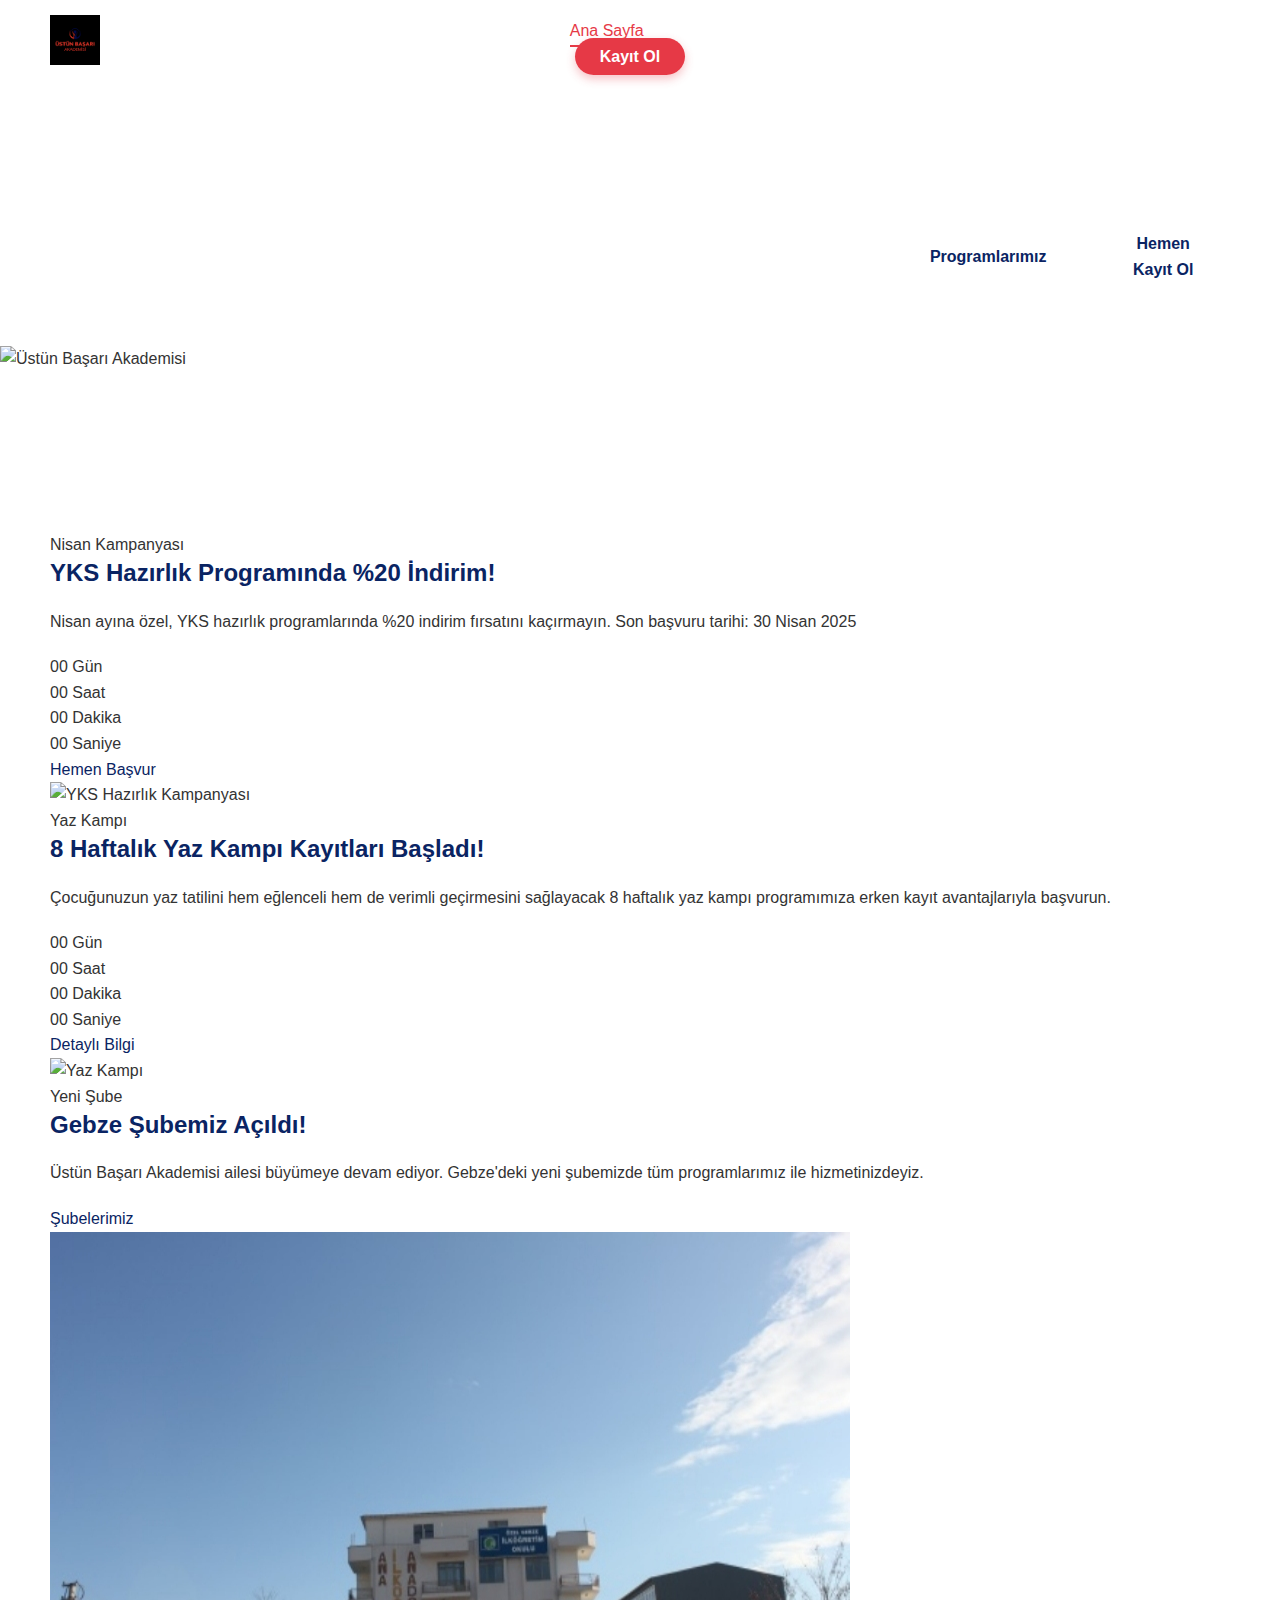
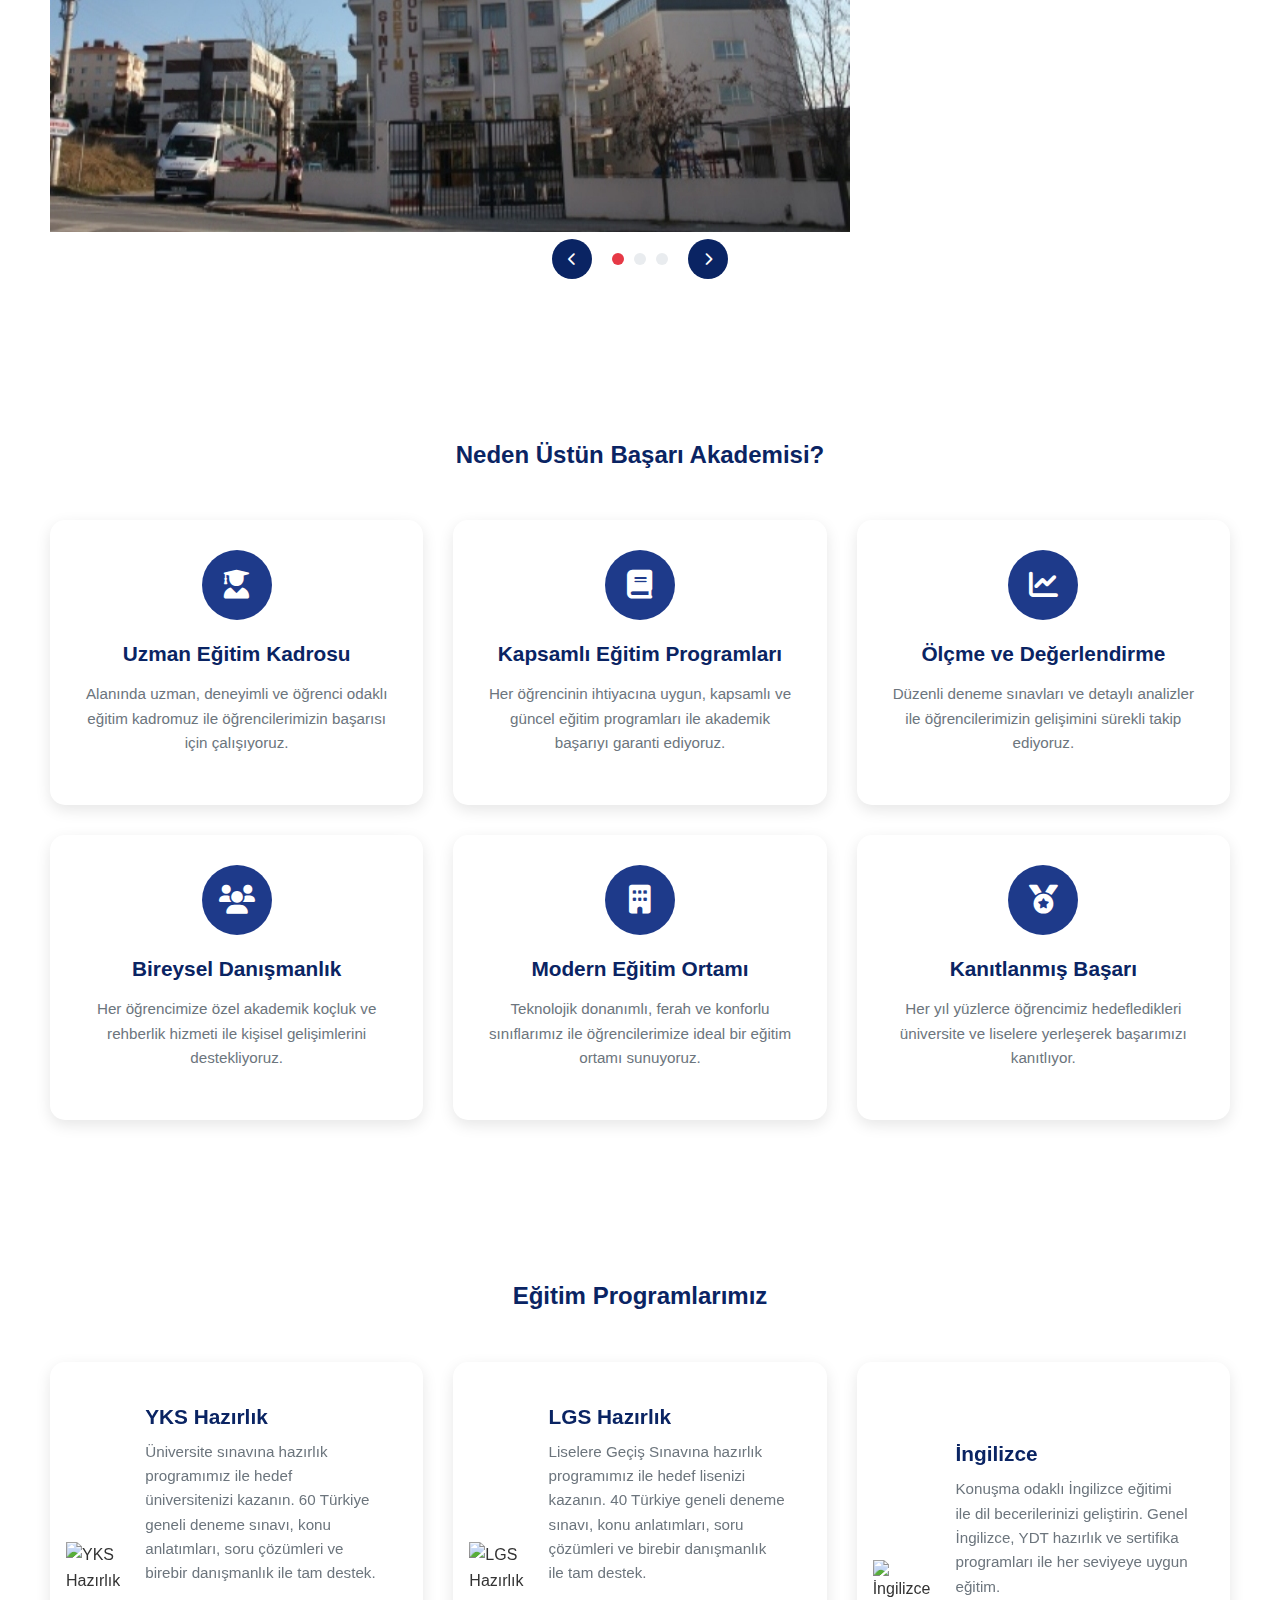
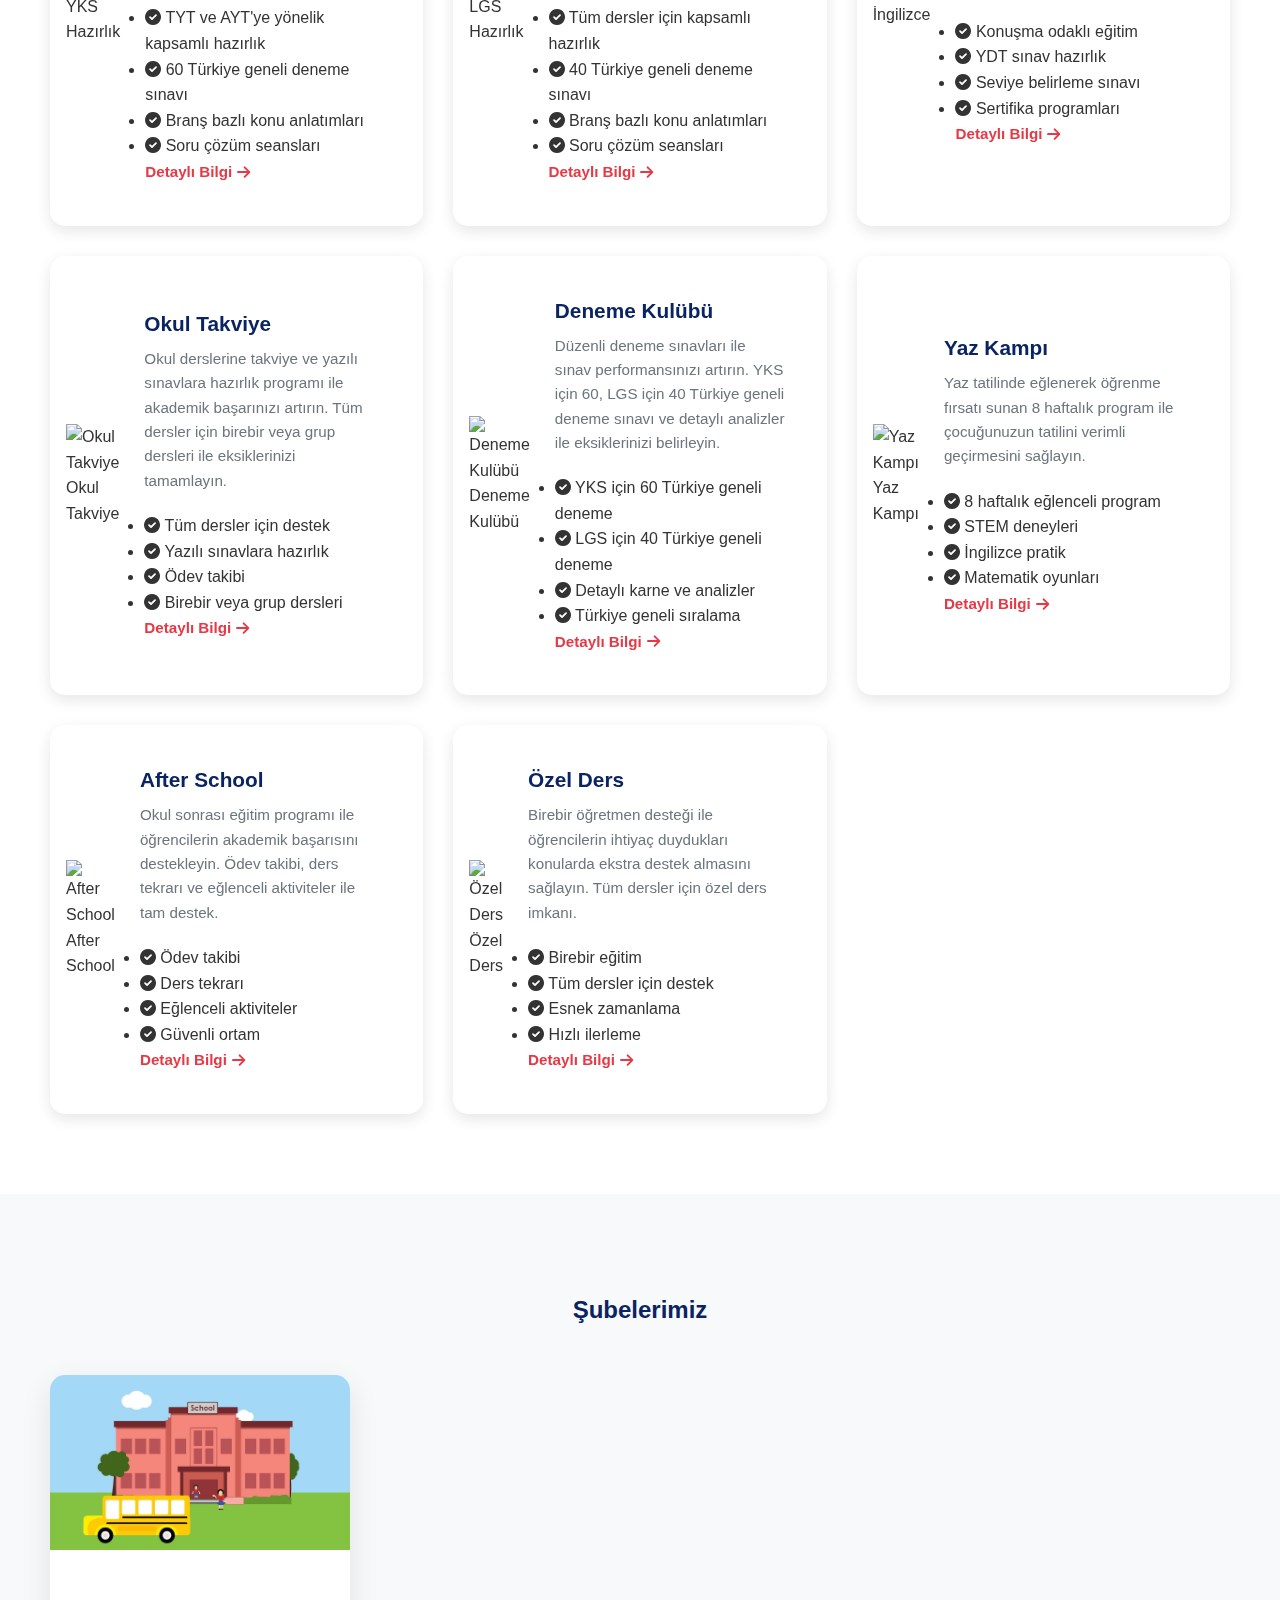
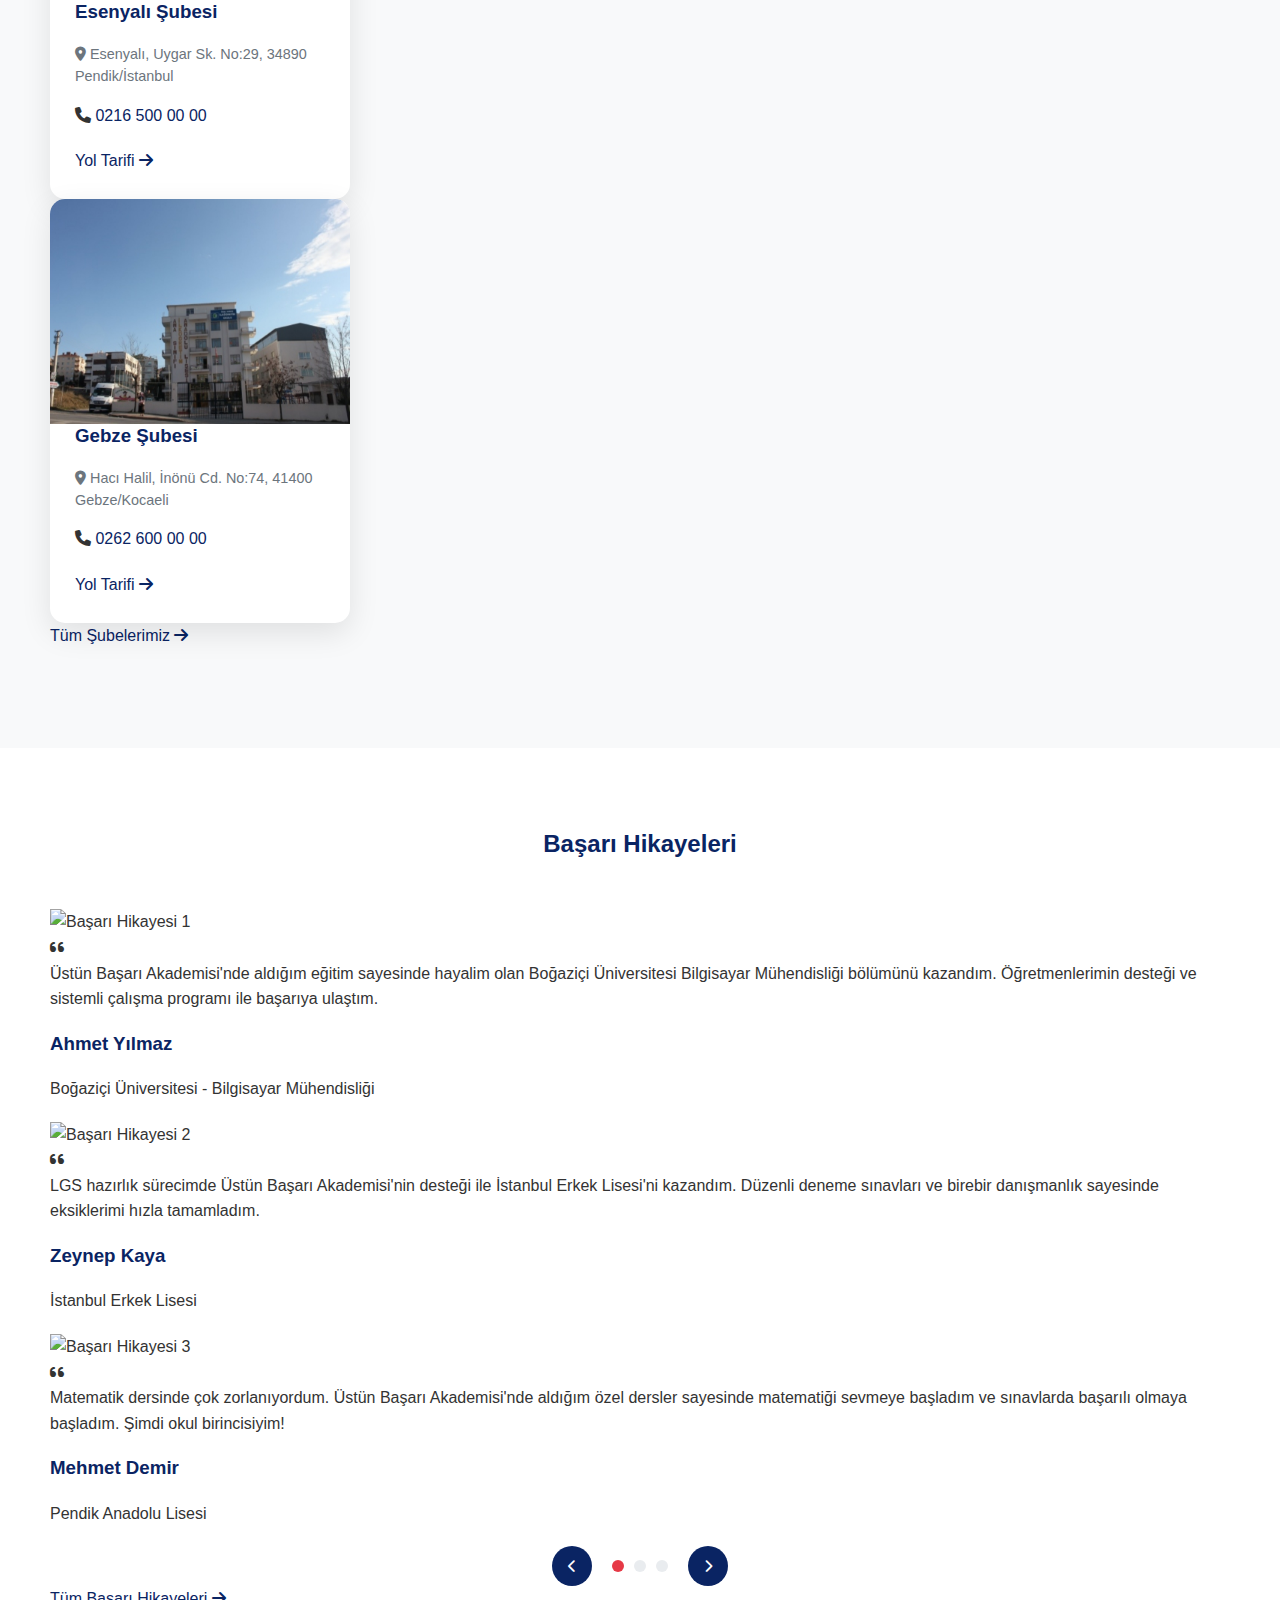
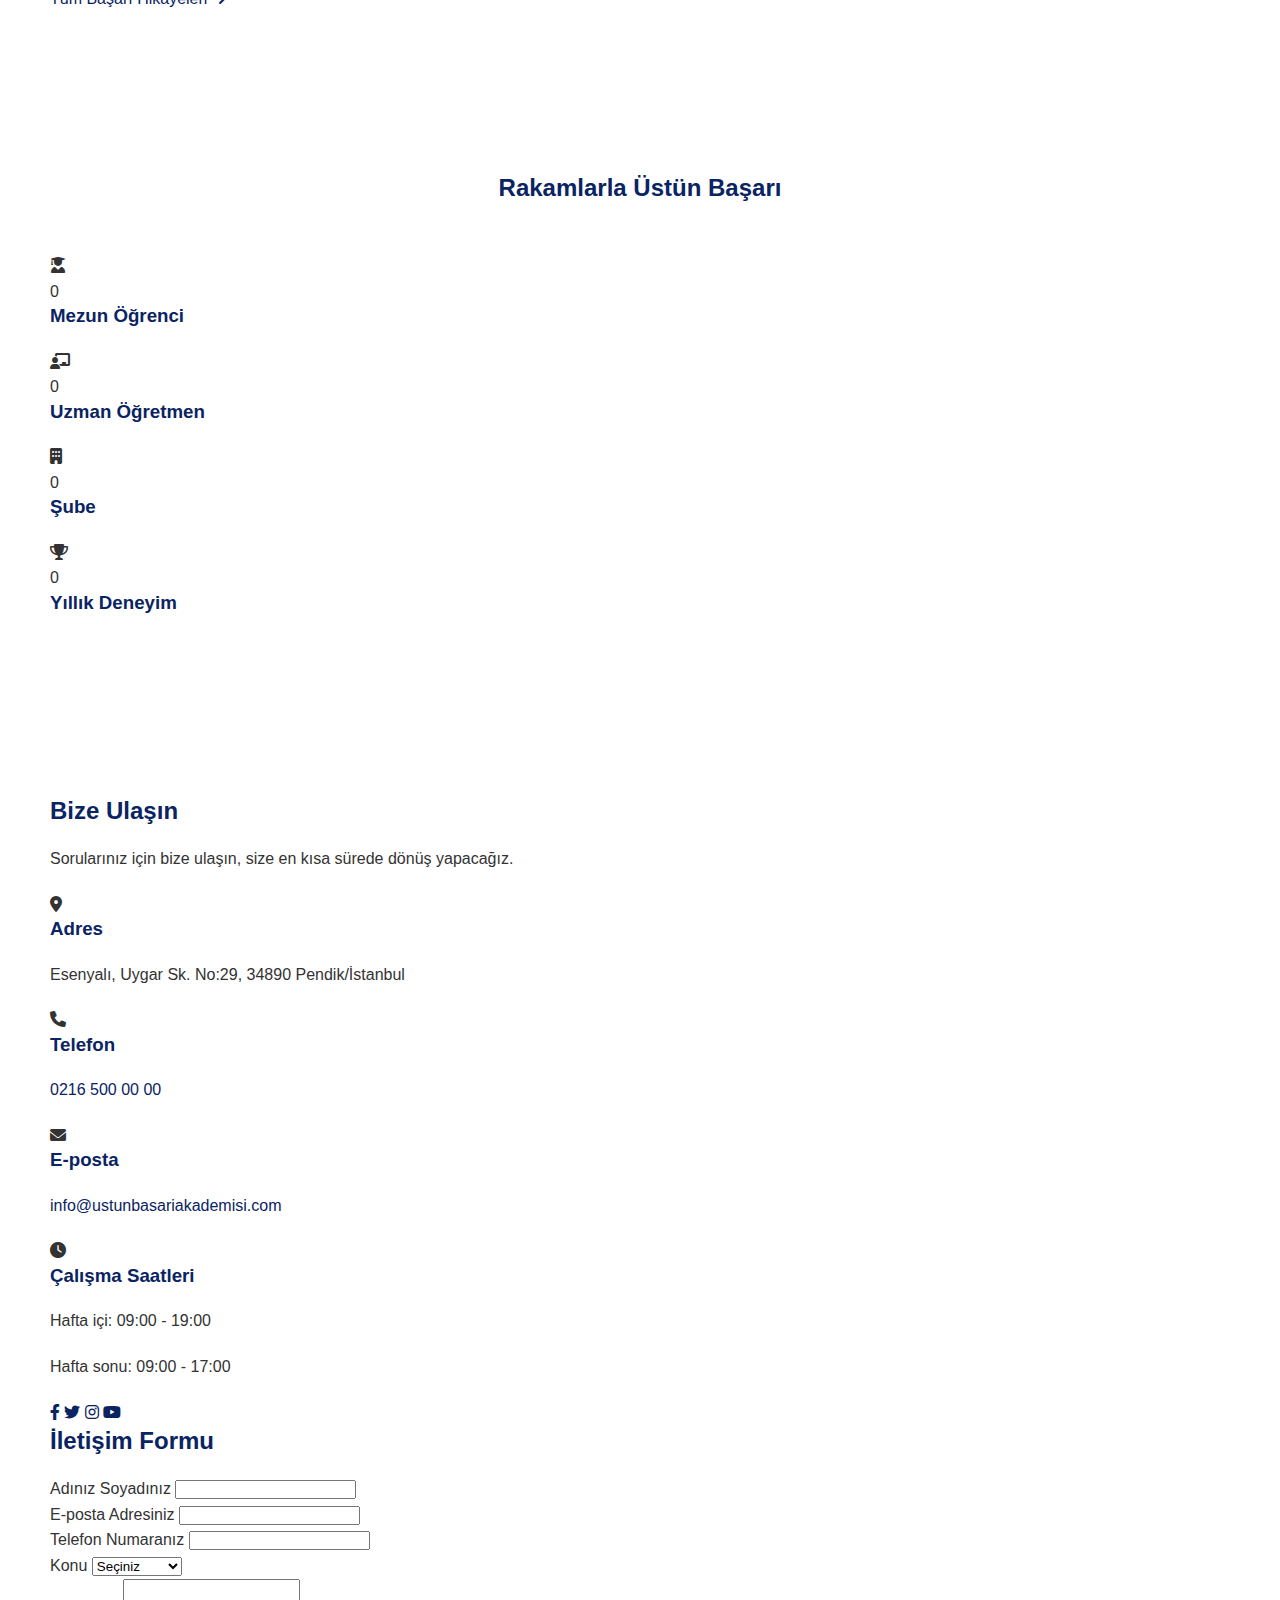
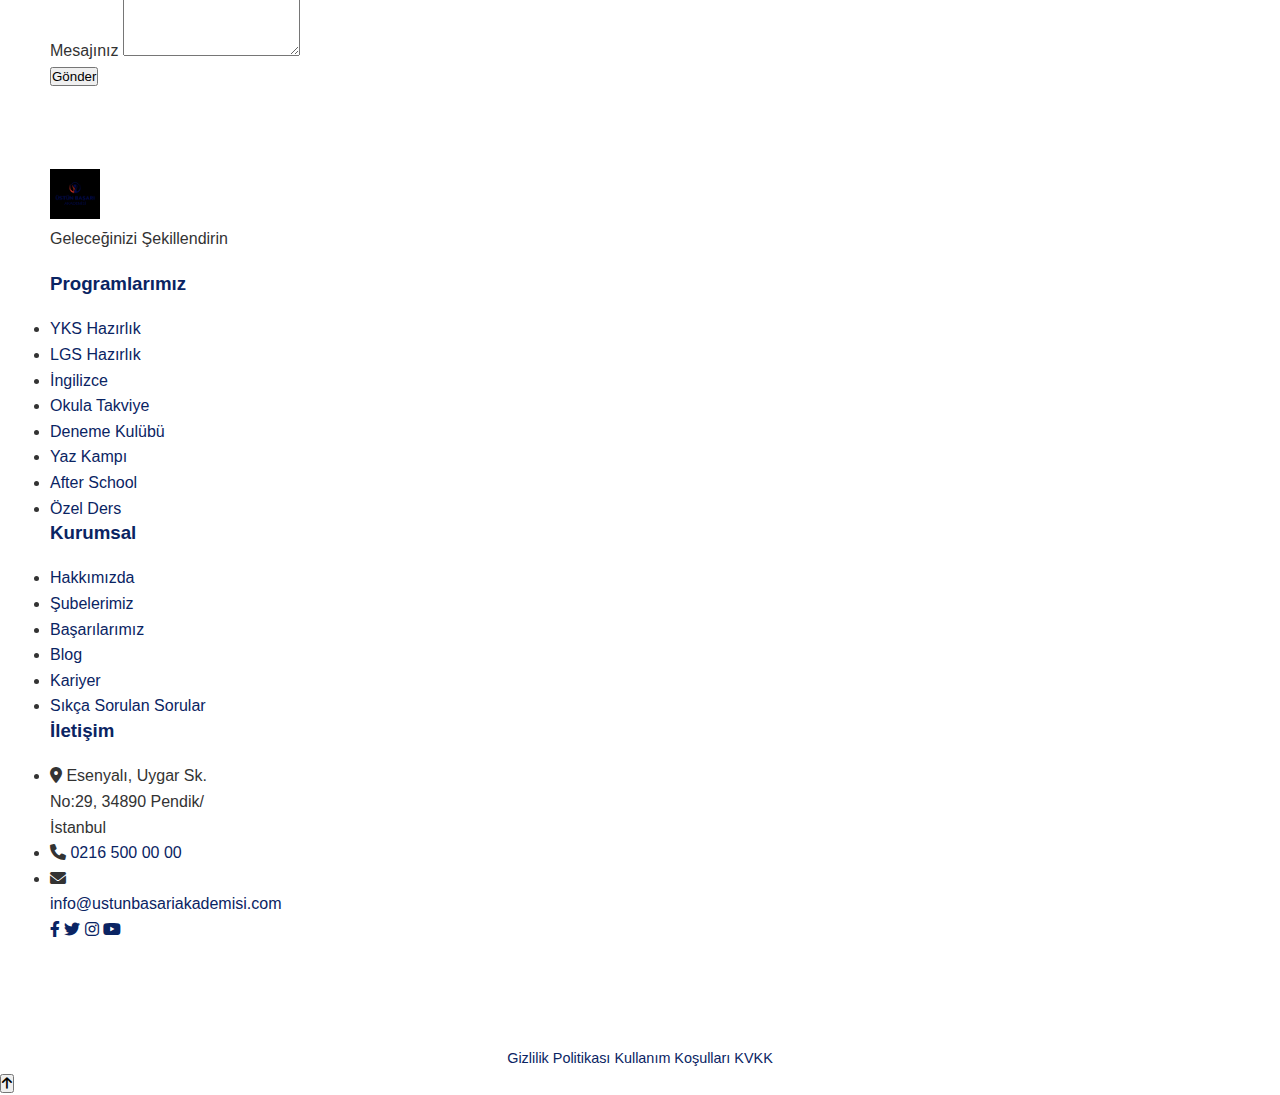
==== commit a5008f58: "Add files via upload" ====
--- a/index.html
+++ b/index.html
@@ -4,1113 +4,61 @@
     <meta charset="UTF-8">
     <meta name="viewport" content="width=device-width, initial-scale=1.0">
     <title>Üstün Başarı Akademisi - Eğitimde Mükemmellik</title>
+    <link rel="stylesheet" href="unified-styles.css">
+    <link rel="stylesheet" href="animations.css">
     <link rel="stylesheet" href="https://cdnjs.cloudflare.com/ajax/libs/font-awesome/6.0.0-beta3/css/all.min.css">
-    <link href="https://fonts.googleapis.com/css2?family=Poppins:wght@300;400;500;600;700;800&display=swap" rel="stylesheet">
-    <style>
-        /* Genel Stiller */
-        * {
-            margin: 0;
-            padding: 0;
-            box-sizing: border-box;
-            font-family: 'Poppins', sans-serif;
-        }
-        
-        body {
-            overflow-x: hidden;
-        }
-        
-        /* Header Stili */
-        .header {
-            position: fixed;
-            top: 0;
-            left: 0;
-            width: 100%;
-            background: linear-gradient(135deg, #0a2463 0%, #1e3a8a 100%);
-            box-shadow: 0 2px 10px rgba(0, 0, 0, 0.2);
-            z-index: 1000;
-            transition: all 0.3s ease;
-        }
-        
-        .header.scrolled {
-            padding: 10px 0;
-            background: rgba(10, 36, 99, 0.95);
-            backdrop-filter: blur(10px);
-        }
-        
-        .header-container {
-            display: flex;
-            justify-content: space-between;
-            align-items: center;
-            padding: 15px 50px;
-            max-width: 1400px;
-            margin: 0 auto;
-        }
-        
-        .logo {
-            display: flex;
-            align-items: center;
-        }
-        
-        .logo img {
-            height: 50px;
-            transition: all 0.3s ease;
-        }
-        
-        .header.scrolled .logo img {
-            height: 40px;
-        }
-        
-        .nav-menu {
-            display: flex;
-            list-style: none;
-        }
-        
-        .nav-item {
-            margin: 0 15px;
-            position: relative;
-        }
-        
-        .nav-link {
-            color: #ffffff;
-            text-decoration: none;
-            font-weight: 500;
-            font-size: 16px;
-            padding: 8px 0;
-            transition: all 0.3s ease;
-            position: relative;
-        }
-        
-        .nav-link:hover {
-            color: #e63946;
-        }
-        
-        .nav-link::after {
-            content: '';
-            position: absolute;
-            bottom: 0;
-            left: 0;
-            width: 0;
-            height: 2px;
-            background-color: #e63946;
-            transition: width 0.3s ease;
-        }
-        
-        .nav-link:hover::after,
-        .nav-link.active::after {
-            width: 100%;
-        }
-        
-        .nav-link.active {
-            color: #e63946;
-        }
-        
-        .dropdown {
-            position: relative;
-        }
-        
-        .dropdown-menu {
-            position: absolute;
-            top: 100%;
-            left: 0;
-            width: 220px;
-            background-color: #ffffff;
-            border-radius: 8px;
-            box-shadow: 0 5px 15px rgba(0, 0, 0, 0.1);
-            padding: 10px 0;
-            opacity: 0;
-            visibility: hidden;
-            transform: translateY(10px);
-            transition: all 0.3s ease;
-            z-index: 100;
-        }
-        
-        .dropdown:hover .dropdown-menu {
-            opacity: 1;
-            visibility: visible;
-            transform: translateY(0);
-        }
-        
-        .dropdown-item {
-            display: block;
-            padding: 10px 20px;
-            color: #0a2463;
-            text-decoration: none;
-            font-weight: 500;
-            transition: all 0.3s ease;
-        }
-        
-        .dropdown-item:hover {
-            background-color: rgba(10, 36, 99, 0.05);
-            color: #e63946;
-        }
-        
-        .register-button {
-            background-color: #e63946;
-            color: #ffffff;
-            padding: 10px 25px;
-            border-radius: 30px;
-            font-weight: 600;
-            text-decoration: none;
-            transition: all 0.3s ease;
-            margin-left: 20px;
-            box-shadow: 0 4px 10px rgba(230, 57, 70, 0.3);
-        }
-        
-        .register-button:hover {
-            background-color: #d62839;
-            transform: translateY(-3px);
-            box-shadow: 0 6px 15px rgba(230, 57, 70, 0.4);
-        }
-        
-        .mobile-menu-toggle {
-            display: none;
-            background: none;
-            border: none;
-            color: #ffffff;
-            font-size: 24px;
-            cursor: pointer;
-            transition: all 0.3s ease;
-        }
-        
-        .mobile-menu-toggle:hover {
-            color: #e63946;
-        }
-        
-        /* Hero Section Stili */
-        .hero-container {
-            position: relative;
-            width: 100%;
-            min-height: 600px;
-            background: linear-gradient(135deg, #0a2463 0%, #1e3a8a 100%);
-            overflow: hidden;
-            padding: 80px 0;
-            margin-top: 80px; /* Header yüksekliği */
-        }
-        
-        .hero-bg-animation {
-            position: absolute;
-            top: 0;
-            left: 0;
-            width: 100%;
-            height: 100%;
-            overflow: hidden;
-            z-index: 1;
-        }
-        
-        .hero-bg-animation .shape {
-            position: absolute;
-            opacity: 0.05;
-            border-radius: 50%;
-            background: #ffffff;
-        }
-        
-        .hero-bg-animation .shape-1 {
-            width: 300px;
-            height: 300px;
-            top: -150px;
-            left: -150px;
-            animation: float 15s ease-in-out infinite;
-        }
-        
-        .hero-bg-animation .shape-2 {
-            width: 200px;
-            height: 200px;
-            top: 50%;
-            right: -100px;
-            animation: float 18s ease-in-out infinite reverse;
-        }
-        
-        .hero-bg-animation .shape-3 {
-            width: 150px;
-            height: 150px;
-            bottom: -75px;
-            left: 30%;
-            animation: float 12s ease-in-out infinite;
-        }
-        
-        @keyframes float {
-            0% {
-                transform: translate(0, 0);
-            }
-            50% {
-                transform: translate(30px, 30px);
-            }
-            100% {
-                transform: translate(0, 0);
-            }
-        }
-        
-        .hero-content {
-            position: relative;
-            z-index: 2;
-            display: flex;
-            justify-content: space-between;
-            align-items: center;
-            max-width: 1400px;
-            margin: 0 auto;
-            padding: 0 50px;
-        }
-        
-        .hero-text {
-            flex: 1;
-            max-width: 600px;
-            color: #ffffff;
-        }
-        
-        .hero-subtitle {
-            font-size: 1.2rem;
-            font-weight: 500;
-            color: #e63946;
-            margin-bottom: 15px;
-            letter-spacing: 1px;
-            text-transform: uppercase;
-            opacity: 0;
-            animation: fadeInUp 0.5s ease forwards 0.2s;
-        }
-        
-        .hero-title {
-            font-size: 4rem;
-            font-weight: 800;
-            line-height: 1.2;
-            margin-bottom: 25px;
-            opacity: 0;
-            animation: fadeInUp 0.5s ease forwards 0.4s;
-        }
-        
-        .hero-description {
-            font-size: 1.1rem;
-            line-height: 1.6;
-            margin-bottom: 30px;
-            opacity: 0;
-            animation: fadeInUp 0.5s ease forwards 0.6s;
-        }
-        
-        .program-cards {
-            display: flex;
-            flex-wrap: wrap;
-            gap: 15px;
-            margin-bottom: 30px;
-            opacity: 0;
-            animation: fadeInUp 0.5s ease forwards 0.8s;
-        }
-        
-        .program-card {
-            background-color: rgba(255, 255, 255, 0.1);
-            border-radius: 10px;
-            padding: 15px;
-            display: flex;
-            align-items: center;
-            transition: all 0.3s ease;
-            backdrop-filter: blur(5px);
-            border: 1px solid rgba(255, 255, 255, 0.1);
-        }
-        
-        .program-card:hover {
-            background-color: rgba(255, 255, 255, 0.2);
-            transform: translateY(-5px);
-            border-color: rgba(255, 255, 255, 0.3);
-        }
-        
-        .program-icon {
-            width: 40px;
-            height: 40px;
-            background-color: #e63946;
-            border-radius: 50%;
-            display: flex;
-            justify-content: center;
-            align-items: center;
-            margin-right: 15px;
-            font-size: 1.2rem;
-            color: #ffffff;
-        }
-        
-        .program-info h3 {
-            font-size: 1rem;
-            font-weight: 600;
-            margin: 0 0 5px;
-        }
-        
-        .program-info p {
-            font-size: 0.8rem;
-            margin: 0;
-            opacity: 0.8;
-        }
-        
-        .hero-buttons {
-            display: flex;
-            gap: 20px;
-            opacity: 0;
-            animation: fadeInUp 0.5s ease forwards 1s;
-        }
-        
-        .hero-button {
-            padding: 15px 30px;
-            border-radius: 50px;
-            font-weight: 600;
-            font-size: 1rem;
-            text-align: center;
-            transition: all 0.3s ease;
-            cursor: pointer;
-            display: inline-flex;
-            align-items: center;
-            justify-content: center;
-            text-decoration: none;
-        }
-        
-        .hero-button-primary {
-            background-color: #e63946;
-            color: #ffffff;
-            box-shadow: 0 5px 15px rgba(230, 57, 70, 0.3);
-        }
-        
-        .hero-button-primary:hover {
-            background-color: #d62839;
-            transform: translateY(-3px);
-            box-shadow: 0 8px 20px rgba(230, 57, 70, 0.4);
-        }
-        
-        .hero-button-secondary {
-            background-color: transparent;
-            color: #ffffff;
-            border: 2px solid #ffffff;
-        }
-        
-        .hero-button-secondary:hover {
-            background-color: rgba(255, 255, 255, 0.1);
-            transform: translateY(-3px);
-        }
-        
-        .hero-button i {
-            margin-right: 10px;
-        }
-        
-        .hero-image {
-            flex: 1;
-            max-width: 600px;
-            position: relative;
-            opacity: 0;
-            animation: fadeIn 0.8s ease forwards 0.5s;
-        }
-        
-        .hero-image-main {
-            width: 100%;
-            border-radius: 20px;
-            box-shadow: 0 20px 40px rgba(0, 0, 0, 0.3);
-            transform: perspective(1000px) rotateY(-5deg);
-            transition: all 0.5s ease;
-        }
-        
-        .hero-image:hover .hero-image-main {
-            transform: perspective(1000px) rotateY(0deg);
-        }
-        
-        .hero-image-badge {
-            position: absolute;
-            top: -30px;
-            right: -30px;
-            width: 120px;
-            height: 120px;
-            background-color: #e63946;
-            border-radius: 50%;
-            display: flex;
-            justify-content: center;
-            align-items: center;
-            color: #ffffff;
-            font-weight: 700;
-            font-size: 1.2rem;
-            text-align: center;
-            box-shadow: 0 10px 20px rgba(0, 0, 0, 0.2);
-            animation: pulse 2s infinite;
-            z-index: 3;
-        }
-        
-        @keyframes pulse {
-            0% {
-                transform: scale(1);
-            }
-            50% {
-                transform: scale(1.05);
-            }
-            100% {
-                transform: scale(1);
-            }
-        }
-        
-        .hero-image-floating {
-            position: absolute;
-            border-radius: 10px;
-            box-shadow: 0 10px 20px rgba(0, 0, 0, 0.2);
-            z-index: 2;
-        }
-        
-        .hero-image-floating-1 {
-            width: 150px;
-            bottom: -20px;
-            left: -50px;
-            animation: float2 4s ease-in-out infinite;
-        }
-        
-        .hero-image-floating-2 {
-            width: 120px;
-            top: 30px;
-            right: -40px;
-            animation: float2 4s ease-in-out infinite 1s;
-        }
-        
-        @keyframes float2 {
-            0% {
-                transform: translateY(0);
-            }
-            50% {
-                transform: translateY(-15px);
-            }
-            100% {
-                transform: translateY(0);
-            }
-        }
-        
-        /* Şubeler Bölümü */
-        .branches-section {
-            padding: 100px 0;
-            background-color: #f8f9fa;
-        }
-        
-        .section-title {
-            text-align: center;
-            margin-bottom: 50px;
-        }
-        
-        .section-title h2 {
-            font-size: 2.5rem;
-            color: #0a2463;
-            margin-bottom: 15px;
-            position: relative;
-            display: inline-block;
-        }
-        
-        .section-title h2::after {
-            content: '';
-            position: absolute;
-            bottom: -10px;
-            left: 50%;
-            transform: translateX(-50%);
-            width: 80px;
-            height: 3px;
-            background-color: #e63946;
-        }
-        
-        .section-title p {
-            color: #6c757d;
-            font-size: 1.1rem;
-            max-width: 700px;
-            margin: 0 auto;
-        }
-        
-        .branches-container {
-            display: flex;
-            flex-wrap: wrap;
-            justify-content: center;
-            gap: 30px;
-            max-width: 1400px;
-            margin: 0 auto;
-            padding: 0 50px;
-        }
-        
-        .branch-card {
-            background-color: #ffffff;
-            border-radius: 15px;
-            overflow: hidden;
-            box-shadow: 0 10px 30px rgba(0, 0, 0, 0.1);
-            width: 300px;
-            transition: all 0.3s ease;
-            transform: translateY(0);
-        }
-        
-        .branch-card:hover {
-            transform: translateY(-10px);
-            box-shadow: 0 15px 40px rgba(0, 0, 0, 0.15);
-        }
-        
-        .branch-image {
-            width: 100%;
-            height: 200px;
-            object-fit: cover;
-        }
-        
-        .branch-content {
-            padding: 25px;
-        }
-        
-        .branch-name {
-            font-size: 1.5rem;
-            font-weight: 700;
-            color: #0a2463;
-            margin-bottom: 10px;
-        }
-        
-        .branch-address {
-            color: #6c757d;
-            margin-bottom: 15px;
-            font-size: 0.9rem;
-            line-height: 1.5;
-        }
-        
-        .branch-contact {
-            display: flex;
-            align-items: center;
-            margin-bottom: 10px;
-            color: #6c757d;
-            font-size: 0.9rem;
-        }
-        
-        .branch-contact i {
-            color: #e63946;
-            margin-right: 10px;
-            font-size: 1rem;
-        }
-        
-        .branch-button {
-            display: inline-block;
-            background-color: #0a2463;
-            color: #ffffff;
-            padding: 10px 20px;
-            border-radius: 30px;
-            text-decoration: none;
-            font-weight: 600;
-            font-size: 0.9rem;
-            transition: all 0.3s ease;
-            margin-top: 10px;
-        }
-        
-        .branch-button:hover {
-            background-color: #e63946;
-            transform: translateY(-3px);
-        }
-        
-        /* Footer Stili */
-        .footer {
-            background: linear-gradient(135deg, #0a2463 0%, #1e3a8a 100%);
-            color: #ffffff;
-            padding: 80px 0 30px;
-            position: relative;
-        }
-        
-        .footer-container {
-            max-width: 1400px;
-            margin: 0 auto;
-            padding: 0 50px;
-        }
-        
-        .footer-top {
-            display: flex;
-            flex-wrap: wrap;
-            justify-content: space-between;
-            margin-bottom: 50px;
-        }
-        
-        .footer-info {
-            flex: 1;
-            max-width: 300px;
-            margin-bottom: 30px;
-        }
-        
-        .footer-logo {
-            margin-bottom: 20px;
-        }
-        
-        .footer-logo img {
-            height: 50px;
-        }
-        
-        .footer-description {
-            font-size: 0.9rem;
-            line-height: 1.6;
-            margin-bottom: 20px;
-            color: rgba(255, 255, 255, 0.8);
-        }
-        
-        .footer-social {
-            display: flex;
-            gap: 15px;
-        }
-        
-        .footer-social-link {
-            display: flex;
-            justify-content: center;
-            align-items: center;
-            width: 40px;
-            height: 40px;
-            background-color: rgba(255, 255, 255, 0.1);
-            border-radius: 50%;
-            color: #ffffff;
-            transition: all 0.3s ease;
-        }
-        
-        .footer-social-link:hover {
-            background-color: #e63946;
-            transform: translateY(-3px);
-        }
-        
-        .footer-links {
-            flex: 1;
-            max-width: 200px;
-            margin-bottom: 30px;
-        }
-        
-        .footer-title {
-            font-size: 1.2rem;
-            font-weight: 600;
-            margin-bottom: 20px;
-            position: relative;
-            padding-bottom: 10px;
-        }
-        
-        .footer-title::after {
-            content: '';
-            position: absolute;
-            bottom: 0;
-            left: 0;
-            width: 40px;
-            height: 2px;
-            background-color: #e63946;
-        }
-        
-        .footer-link-list {
-            list-style: none;
-        }
-        
-        .footer-link-item {
-            margin-bottom: 10px;
-        }
-        
-        .footer-link {
-            color: rgba(255, 255, 255, 0.8);
-            text-decoration: none;
-            font-size: 0.9rem;
-            transition: all 0.3s ease;
-            display: flex;
-            align-items: center;
-        }
-        
-        .footer-link i {
-            margin-right: 10px;
-            font-size: 0.8rem;
-        }
-        
-        .footer-link:hover {
-            color: #ffffff;
-            transform: translateX(5px);
-        }
-        
-        .footer-contact {
-            flex: 1;
-            max-width: 300px;
-            margin-bottom: 30px;
-        }
-        
-        .footer-contact-item {
-            display: flex;
-            margin-bottom: 15px;
-        }
-        
-        .footer-contact-icon {
-            margin-right: 15px;
-            color: #e63946;
-            font-size: 1.2rem;
-        }
-        
-        .footer-contact-text {
-            font-size: 0.9rem;
-            color: rgba(255, 255, 255, 0.8);
-            line-height: 1.6;
-        }
-        
-        .footer-newsletter {
-            flex: 1;
-            max-width: 400px;
-            margin-bottom: 30px;
-        }
-        
-        .footer-newsletter-form {
-            display: flex;
-            margin-top: 20px;
-        }
-        
-        .footer-newsletter-input {
-            flex: 1;
-            padding: 12px 15px;
-            border: none;
-            border-radius: 30px 0 0 30px;
-            font-size: 0.9rem;
-            outline: none;
-        }
-        
-        .footer-newsletter-button {
-            background-color: #e63946;
-            color: #ffffff;
-            border: none;
-            padding: 0 20px;
-            border-radius: 0 30px 30px 0;
-            font-weight: 600;
-            cursor: pointer;
-            transition: all 0.3s ease;
-        }
-        
-        .footer-newsletter-button:hover {
-            background-color: #d62839;
-        }
-        
-        .footer-bottom {
-            border-top: 1px solid rgba(255, 255, 255, 0.1);
-            padding-top: 30px;
-            text-align: center;
-            font-size: 0.9rem;
-            color: rgba(255, 255, 255, 0.6);
-        }
-        
-        /* Animasyonlar */
-        @keyframes fadeIn {
-            from {
-                opacity: 0;
-            }
-            to {
-                opacity: 1;
-            }
-        }
-        
-        @keyframes fadeInUp {
-            from {
-                opacity: 0;
-                transform: translateY(30px);
-            }
-            to {
-                opacity: 1;
-                transform: translateY(0);
-            }
-        }
-        
-        /* Responsive Tasarım */
-        @media (max-width: 1200px) {
-            .hero-title {
-                font-size: 3.5rem;
-            }
-            
-            .hero-content, .branches-container, .footer-container {
-                padding: 0 30px;
-            }
-        }
-        
-        @media (max-width: 992px) {
-            .header-container {
-                padding: 15px 30px;
-            }
-            
-            .nav-menu {
-                display: none;
-            }
-            
-            .mobile-menu-toggle {
-                display: block;
-            }
-            
-            .hero-content {
-                flex-direction: column;
-                text-align: center;
-            }
-            
-            .hero-text {
-                max-width: 100%;
-                margin-bottom: 50px;
-            }
-            
-            .program-cards {
-                justify-content: center;
-            }
-            
-            .hero-buttons {
-                justify-content: center;
-            }
-            
-            .hero-image {
-                max-width: 80%;
-            }
-            
-            .footer-top {
-                justify-content: center;
-            }
-            
-            .footer-info, .footer-links, .footer-contact, .footer-newsletter {
-                max-width: 100%;
-                margin-right: 0;
-                text-align: center;
-            }
-            
-            .footer-title::after {
-                left: 50%;
-                transform: translateX(-50%);
-            }
-            
-            .footer-social {
-                justify-content: center;
-            }
-            
-            .footer-link {
-                justify-content: center;
-            }
-            
-            .footer-contact-item {
-                justify-content: center;
-            }
-            
-            .footer-newsletter-form {
-                max-width: 400px;
-                margin: 20px auto 0;
-            }
-        }
-        
-        @media (max-width: 768px) {
-            .hero-container {
-                padding: 60px 0;
-            }
-            
-            .hero-title {
-                font-size: 2.8rem;
-            }
-            
-            .hero-description {
-                font-size: 1rem;
-            }
-            
-            .program-cards {
-                flex-direction: column;
-                align-items: center;
-            }
-            
-            .program-card {
-                width: 100%;
-                max-width: 300px;
-            }
-            
-            .hero-buttons {
-                flex-direction: column;
-                width: 100%;
-                max-width: 300px;
-                margin: 0 auto;
-            }
-            
-            .hero-image-badge {
-                width: 100px;
-                height: 100px;
-                font-size: 1rem;
-                top: -20px;
-                right: -20px;
-            }
-            
-            .hero-image-floating-1,
-            .hero-image-floating-2 {
-                display: none;
-            }
-            
-            .branches-container {
-                padding: 0 20px;
-            }
-            
-            .branch-card {
-                width: 100%;
-                max-width: 350px;
-            }
-        }
-        
-        @media (max-width: 576px) {
-            .header-container {
-                padding: 15px 20px;
-            }
-            
-            .hero-title {
-                font-size: 2.2rem;
-            }
-            
-            .hero-subtitle {
-                font-size: 1rem;
-            }
-            
-            .hero-image {
-                max-width: 100%;
-            }
-            
-            .section-title h2 {
-                font-size: 2rem;
-            }
-            
-            .footer-container {
-                padding: 0 20px;
-            }
-        }
-        
-        /* Mobil Menü */
-        .mobile-menu {
-            position: fixed;
-            top: 0;
-            right: -100%;
-            width: 80%;
-            max-width: 400px;
-            height: 100vh;
-            background-color: #0a2463;
-            z-index: 1001;
-            padding: 80px 30px 30px;
-            transition: all 0.4s ease;
-            overflow-y: auto;
-            box-shadow: -5px 0 15px rgba(0, 0, 0, 0.2);
-        }
-        
-        .mobile-menu.active {
-            right: 0;
-        }
-        
-        .mobile-menu-close {
-            position: absolute;
-            top: 20px;
-            right: 20px;
-            background: none;
-            border: none;
-            color: #ffffff;
-            font-size: 24px;
-            cursor: pointer;
-        }
-        
-        .mobile-nav-menu {
-            list-style: none;
-        }
-        
-        .mobile-nav-item {
-            margin-bottom: 15px;
-        }
-        
-        .mobile-nav-link {
-            color: #ffffff;
-            text-decoration: none;
-            font-size: 18px;
-            display: block;
-            padding: 10px 0;
-            border-bottom: 1px solid rgba(255, 255, 255, 0.1);
-        }
-        
-        .mobile-dropdown-toggle {
-            float: right;
-            background: none;
-            border: none;
-            color: #ffffff;
-            font-size: 16px;
-            cursor: pointer;
-            transition: all 0.3s ease;
-        }
-        
-        .mobile-dropdown-toggle.active {
-            transform: rotate(180deg);
-        }
-        
-        .mobile-dropdown-menu {
-            display: none;
-            list-style: none;
-            padding: 10px 0 10px 20px;
-        }
-        
-        .mobile-dropdown-menu.active {
-            display: block;
-        }
-        
-        .mobile-dropdown-item {
-            margin-bottom: 10px;
-        }
-        
-        .mobile-dropdown-link {
-            color: rgba(255, 255, 255, 0.8);
-            text-decoration: none;
-            font-size: 16px;
-            display: block;
-            padding: 5px 0;
-        }
-        
-        .mobile-register-button {
-            display: inline-block;
-            background-color: #e63946;
-            color: #ffffff;
-            padding: 12px 25px;
-            border-radius: 30px;
-            font-weight: 600;
-            text-decoration: none;
-            margin-top: 20px;
-            text-align: center;
-        }
-        
-        /* Overlay */
-        .overlay {
-            position: fixed;
-            top: 0;
-            left: 0;
-            width: 100%;
-            height: 100%;
-            background-color: rgba(0, 0, 0, 0.5);
-            z-index: 1000;
-            opacity: 0;
-            visibility: hidden;
-            transition: all 0.3s ease;
-        }
-        
-        .overlay.active {
-            opacity: 1;
-            visibility: visible;
-        }
-    </style>
+    <link rel="icon" type="image/png" href="images/favicon.png">
 </head>
 <body>
-    <!-- Overlay -->
-    <div class="overlay" id="overlay"></div>
-    
     <!-- Header -->
-    <header class="header" id="header">
-        <div class="header-container">
+    <header class="main-header">
+        <div class="container header-container">
             <div class="logo">
                 <a href="index.html">
-                    <img src="https://via.placeholder.com/150x50/0a2463/ffffff?text=ÜSTÜN+BAŞARI" alt="Üstün Başarı Akademisi Logo">
+                    <img src="images/logo.png" alt="Üstün Başarı Akademisi Logo">
                 </a>
             </div>
             
             <button class="mobile-menu-toggle" id="mobileMenuToggle">
-                <i class="fas fa-bars"></i>
+                <span class="bar"></span>
+                <span class="bar"></span>
+                <span class="bar"></span>
             </button>
             
-            <ul class="nav-menu">
-                <li class="nav-item">
-                    <a href="index.html" class="nav-link active">Ana Sayfa</a>
-                </li>
-                <li class="nav-item dropdown">
-                    <a href="#" class="nav-link">Programlarımız</a>
-                    <ul class="dropdown-menu">
-                        <li><a href="#" class="dropdown-item">YKS Hazırlık</a></li>
-                        <li><a href="#" class="dropdown-item">LGS Hazırlık</a></li>
-                        <li><a href="#" class="dropdown-item">Okula Takviye</a></li>
-                        <li><a href="#" class="dropdown-item">İngilizce</a></li>
-                        <li><a href="#" class="dropdown-item">Deneme Kulübü</a></li>
-                        <li><a href="#" class="dropdown-item">Yaz Kampı</a></li>
-                        <li><a href="#" class="dropdown-item">After School</a></li>
-                    </ul>
-                </li>
-                <li class="nav-item">
-                    <a href="#" class="nav-link">Şubelerimiz</a>
-                </li>
-                <li class="nav-item">
-                    <a href="#" class="nav-link">Hakkımızda</a>
-                </li>
-                <li class="nav-item">
-                    <a href="#" class="nav-link">Başarılarımız</a>
-                </li>
-                <li class="nav-item">
-                    <a href="#" class="nav-link">İletişim</a>
-                </li>
-            </ul>
-            
-            <a href="#" class="register-button">Kayıt Ol</a>
+            <nav class="main-nav">
+                <ul class="nav-menu">
+                    <li class="nav-item">
+                        <a href="index.html" class="nav-link active">Ana Sayfa</a>
+                    </li>
+                    <li class="nav-item dropdown">
+                        <a href="#" class="nav-link">Programlarımız</a>
+                        <ul class="dropdown-menu">
+                            <li><a href="yks-hazirlik.html" class="dropdown-link">YKS Hazırlık</a></li>
+                            <li><a href="lgs-hazirlik.html" class="dropdown-link">LGS Hazırlık</a></li>
+                            <li><a href="ingilizce.html" class="dropdown-link">İngilizce</a></li>
+                            <li><a href="okul-takviye.html" class="dropdown-link">Okula Takviye</a></li>
+                            <li><a href="deneme-klubu.html" class="dropdown-link">Deneme Kulübü</a></li>
+                            <li><a href="yaz-kampi.html" class="dropdown-link">Yaz Kampı</a></li>
+                            <li><a href="after-school.html" class="dropdown-link">After School</a></li>
+                            <li><a href="ozel-ders.html" class="dropdown-link">Özel Ders</a></li>
+                        </ul>
+                    </li>
+                    <li class="nav-item">
+                        <a href="subelerimiz.html" class="nav-link">Şubelerimiz</a>
+                    </li>
+                    <li class="nav-item">
+                        <a href="hakkimizda.html" class="nav-link">Hakkımızda</a>
+                    </li>
+                    <li class="nav-item">
+                        <a href="basarilarimiz.html" class="nav-link">Başarılarımız</a>
+                    </li>
+                    <li class="nav-item">
+                        <a href="iletisim.html" class="nav-link">İletişim</a>
+                    </li>
+                </ul>
+                
+                <a href="kayit.html" class="register-button">Kayıt Ol</a>
+            </nav>
         </div>
     </header>
     
@@ -1122,7 +70,7 @@
         
         <ul class="mobile-nav-menu">
             <li class="mobile-nav-item">
-                <a href="index.html" class="mobile-nav-link">Ana Sayfa</a>
+                <a href="index.html" class="mobile-nav-link active">Ana Sayfa</a>
             </li>
             <li class="mobile-nav-item">
                 <a href="#" class="mobile-nav-link">Programlarımız</a>
@@ -1131,388 +79,888 @@
                 </button>
                 <ul class="mobile-dropdown-menu" id="programsDropdown">
                     <li class="mobile-dropdown-item">
-                        <a href="#" class="mobile-dropdown-link">YKS Hazırlık</a>
+                        <a href="yks-hazirlik.html" class="mobile-dropdown-link">YKS Hazırlık</a>
                     </li>
                     <li class="mobile-dropdown-item">
-                        <a href="#" class="mobile-dropdown-link">LGS Hazırlık</a>
+                        <a href="lgs-hazirlik.html" class="mobile-dropdown-link">LGS Hazırlık</a>
                     </li>
                     <li class="mobile-dropdown-item">
-                        <a href="#" class="mobile-dropdown-link">Okula Takviye</a>
+                        <a href="okul-takviye.html" class="mobile-dropdown-link">Okula Takviye</a>
                     </li>
                     <li class="mobile-dropdown-item">
-                        <a href="#" class="mobile-dropdown-link">İngilizce</a>
+                        <a href="ingilizce.html" class="mobile-dropdown-link">İngilizce</a>
                     </li>
                     <li class="mobile-dropdown-item">
-                        <a href="#" class="mobile-dropdown-link">Deneme Kulübü</a>
+                        <a href="deneme-klubu.html" class="mobile-dropdown-link">Deneme Kulübü</a>
                     </li>
                     <li class="mobile-dropdown-item">
-                        <a href="#" class="mobile-dropdown-link">Yaz Kampı</a>
+                        <a href="yaz-kampi.html" class="mobile-dropdown-link">Yaz Kampı</a>
                     </li>
                     <li class="mobile-dropdown-item">
-                        <a href="#" class="mobile-dropdown-link">After School</a>
+                        <a href="after-school.html" class="mobile-dropdown-link">After School</a>
+                    </li>
+                    <li class="mobile-dropdown-item">
+                        <a href="ozel-ders.html" class="mobile-dropdown-link">Özel Ders</a>
                     </li>
                 </ul>
             </li>
             <li class="mobile-nav-item">
-                <a href="#" class="mobile-nav-link">Şubelerimiz</a>
+                <a href="subelerimiz.html" class="mobile-nav-link">Şubelerimiz</a>
             </li>
             <li class="mobile-nav-item">
-                <a href="#" class="mobile-nav-link">Hakkımızda</a>
+                <a href="hakkimizda.html" class="mobile-nav-link">Hakkımızda</a>
             </li>
             <li class="mobile-nav-item">
-                <a href="#" class="mobile-nav-link">Başarılarımız</a>
+                <a href="basarilarimiz.html" class="mobile-nav-link">Başarılarımız</a>
             </li>
             <li class="mobile-nav-item">
-                <a href="#" class="mobile-nav-link">İletişim</a>
+                <a href="iletisim.html" class="mobile-nav-link">İletişim</a>
             </li>
         </ul>
         
-        <a href="#" class="mobile-register-button">Kayıt Ol</a>
+        <a href="kayit.html" class="mobile-register-button">Kayıt Ol</a>
     </div>
     
     <!-- Hero Section -->
-    <section class="hero-container">
-        <!-- Arka Plan Animasyonu -->
-        <div class="hero-bg-animation">
-            <div class="shape shape-1"></div>
-            <div class="shape shape-2"></div>
-            <div class="shape shape-3"></div>
-        </div>
-        
-        <!-- Hero İçerik -->
+    <section class="hero-section">
         <div class="hero-content">
-            <!-- Sol Bölüm - Metin ve Programlar -->
-            <div class="hero-text">
-                <div class="hero-subtitle">Eğitimde Mükemmellik</div>
-                <h1 class="hero-title">Geleceğini Şekillendir</h1>
-                <p class="hero-description">Üstün Başarı Akademisi'nde kaliteli eğitim, deneyimli kadro ve bireysel koçluk sistemiyle hayallerinize bir adım daha yaklaşın. Tüm eğitim ihtiyaçlarınız için tek adres.</p>
-                
-                <!-- Program Kartları -->
-                <div class="program-cards">
-                    <div class="program-card">
-                        <div class="program-icon">
-                            <i class="fas fa-graduation-cap"></i>
-                        </div>
-                        <div class="program-info">
-                            <h3>YKS Hazırlık</h3>
-                            <p>Üniversite sınavına hazırlık</p>
-                        </div>
-                    </div>
+            <h1 class="hero-title animate-on-scroll" data-animation="animate-fade-in-up">Eğitimde Mükemmelliğin Adresi</h1>
+            <p class="hero-subtitle animate-on-scroll" data-animation="animate-fade-in-up" data-delay="0.2">Üstün Başarı Akademisi ile geleceğinizi şekillendirin</p>
+            <div class="hero-buttons animate-on-scroll" data-animation="animate-fade-in-up" data-delay="0.4">
+                <a href="#programs" class="hero-button primary">Programlarımız</a>
+                <a href="kayit.html" class="hero-button secondary">Hemen Kayıt Ol</a>
+            </div>
+        </div>
+        <div class="hero-image">
+            <img src="images/hero-image.jpg" alt="Üstün Başarı Akademisi">
+        </div>
+    </section>
+    
+    <!-- Announcement Section -->
+    <section class="announcement-section">
+        <div class="container">
+            <div class="announcement-slider">
+                <div class="announcement-slide active">
+                    <div class="announcement-content">
+                        <div class="announcement-badge">Nisan Kampanyası</div>
+                        <h2 class="announcement-title">YKS Hazırlık Programında %20 İndirim!</h2>
+                        <p class="announcement-description">Nisan ayına özel, YKS hazırlık programlarında %20 indirim fırsatını kaçırmayın. Son başvuru tarihi: 30 Nisan 2025</p>
+                        <div class="countdown-timer" data-end-date="2025-04-30T23:59:59">
+                            <div class="countdown-item">
+                                <span class="countdown-value days">00</span>
+                                <span class="countdown-label">Gün</span>
+                            </div>
+                            <div class="countdown-item">
+                                <span class="countdown-value hours">00</span>
+                                <span class="countdown-label">Saat</span>
+                            </div>
+                            <div class="countdown-item">
+                                <span class="countdown-value minutes">00</span>
+                                <span class="countdown-label">Dakika</span>
+                            </div>
+                            <div class="countdown-item">
+                                <span class="countdown-value seconds">00</span>
+                                <span class="countdown-label">Saniye</span>
+                            </div>
+                        </div>
+                        <a href="kayit.html" class="announcement-button">Hemen Başvur</a>
+                    </div>
+                    <div class="announcement-image">
+                        <img src="images/yks-campaign.jpg" alt="YKS Hazırlık Kampanyası">
+                    </div>
+                </div>
+                
+                <div class="announcement-slide">
+                    <div class="announcement-content">
+                        <div class="announcement-badge">Yaz Kampı</div>
+                        <h2 class="announcement-title">8 Haftalık Yaz Kampı Kayıtları Başladı!</h2>
+                        <p class="announcement-description">Çocuğunuzun yaz tatilini hem eğlenceli hem de verimli geçirmesini sağlayacak 8 haftalık yaz kampı programımıza erken kayıt avantajlarıyla başvurun.</p>
+                        <div class="countdown-timer" data-end-date="2025-05-31T23:59:59">
+                            <div class="countdown-item">
+                                <span class="countdown-value days">00</span>
+                                <span class="countdown-label">Gün</span>
+                            </div>
+                            <div class="countdown-item">
+                                <span class="countdown-value hours">00</span>
+                                <span class="countdown-label">Saat</span>
+                            </div>
+                            <div class="countdown-item">
+                                <span class="countdown-value minutes">00</span>
+                                <span class="countdown-label">Dakika</span>
+                            </div>
+                            <div class="countdown-item">
+                                <span class="countdown-value seconds">00</span>
+                                <span class="countdown-label">Saniye</span>
+                            </div>
+                        </div>
+                        <a href="yaz-kampi.html" class="announcement-button">Detaylı Bilgi</a>
+                    </div>
+                    <div class="announcement-image">
+                        <img src="images/summer-camp.jpg" alt="Yaz Kampı">
+                    </div>
+                </div>
+                
+                <div class="announcement-slide">
+                    <div class="announcement-content">
+                        <div class="announcement-badge">Yeni Şube</div>
+                        <h2 class="announcement-title">Gebze Şubemiz Açıldı!</h2>
+                        <p class="announcement-description">Üstün Başarı Akademisi ailesi büyümeye devam ediyor. Gebze'deki yeni şubemizde tüm programlarımız ile hizmetinizdeyiz.</p>
+                        <a href="subelerimiz.html" class="announcement-button">Şubelerimiz</a>
+                    </div>
+                    <div class="announcement-image">
+                        <img src="images/gebze-branch.jpeg" alt="Gebze Şubesi">
+                    </div>
+                </div>
+            </div>
+            
+            <div class="slider-controls">
+                <button class="slider-prev"><i class="fas fa-chevron-left"></i></button>
+                <div class="slider-dots">
+                    <span class="dot active"></span>
+                    <span class="dot"></span>
+                    <span class="dot"></span>
+                </div>
+                <button class="slider-next"><i class="fas fa-chevron-right"></i></button>
+            </div>
+        </div>
+    </section>
+    
+    <!-- Features Section -->
+    <section class="features-section">
+        <div class="container">
+            <h2 class="section-title animate-on-scroll" data-animation="animate-fade-in-up">Neden Üstün Başarı Akademisi?</h2>
+            
+            <div class="features-grid">
+                <div class="feature-card animate-on-scroll" data-animation="animate-fade-in-up" data-delay="0.1">
+                    <div class="feature-icon">
+                        <i class="fas fa-user-graduate"></i>
+                    </div>
+                    <h3 class="feature-title">Uzman Eğitim Kadrosu</h3>
+                    <p class="feature-description">Alanında uzman, deneyimli ve öğrenci odaklı eğitim kadromuz ile öğrencilerimizin başarısı için çalışıyoruz.</p>
+                </div>
+                
+                <div class="feature-card animate-on-scroll" data-animation="animate-fade-in-up" data-delay="0.2">
+                    <div class="feature-icon">
+                        <i class="fas fa-book"></i>
+                    </div>
+                    <h3 class="feature-title">Kapsamlı Eğitim Programları</h3>
+                    <p class="feature-description">Her öğrencinin ihtiyacına uygun, kapsamlı ve güncel eğitim programları ile akademik başarıyı garanti ediyoruz.</p>
+                </div>
+                
+                <div class="feature-card animate-on-scroll" data-animation="animate-fade-in-up" data-delay="0.3">
+                    <div class="feature-icon">
+                        <i class="fas fa-chart-line"></i>
+                    </div>
+                    <h3 class="feature-title">Ölçme ve Değerlendirme</h3>
+                    <p class="feature-description">Düzenli deneme sınavları ve detaylı analizler ile öğrencilerimizin gelişimini sürekli takip ediyoruz.</p>
+                </div>
+                
+                <div class="feature-card animate-on-scroll" data-animation="animate-fade-in-up" data-delay="0.4">
+                    <div class="feature-icon">
+                        <i class="fas fa-users"></i>
+                    </div>
+                    <h3 class="feature-title">Bireysel Danışmanlık</h3>
+                    <p class="feature-description">Her öğrencimize özel akademik koçluk ve rehberlik hizmeti ile kişisel gelişimlerini destekliyoruz.</p>
+                </div>
+                
+                <div class="feature-card animate-on-scroll" data-animation="animate-fade-in-up" data-delay="0.5">
+                    <div class="feature-icon">
+                        <i class="fas fa-building"></i>
+                    </div>
+                    <h3 class="feature-title">Modern Eğitim Ortamı</h3>
+                    <p class="feature-description">Teknolojik donanımlı, ferah ve konforlu sınıflarımız ile öğrencilerimize ideal bir eğitim ortamı sunuyoruz.</p>
+                </div>
+                
+                <div class="feature-card animate-on-scroll" data-animation="animate-fade-in-up" data-delay="0.6">
+                    <div class="feature-icon">
+                        <i class="fas fa-medal"></i>
+                    </div>
+                    <h3 class="feature-title">Kanıtlanmış Başarı</h3>
+                    <p class="feature-description">Her yıl yüzlerce öğrencimiz hedefledikleri üniversite ve liselere yerleşerek başarımızı kanıtlıyor.</p>
+                </div>
+            </div>
+        </div>
+    </section>
+    
+    <!-- Programs Section -->
+    <section id="programs" class="programs-section">
+        <div class="container">
+            <h2 class="section-title animate-on-scroll" data-animation="animate-fade-in-up">Eğitim Programlarımız</h2>
+            
+            <div class="programs-grid">
+                <div class="program-card animate-on-scroll" data-animation="animate-fade-in-up" data-delay="0.1">
+                    <div class="program-card-image">
+                        <img src="images/yks-hazirlik.jpg" alt="YKS Hazırlık">
+                        <div class="program-card-badge">YKS Hazırlık</div>
+                    </div>
+                    <div class="program-card-content">
+                        <h3 class="program-card-title">YKS Hazırlık</h3>
+                        <p class="program-card-description">Üniversite sınavına hazırlık programımız ile hedef üniversitenizi kazanın. 60 Türkiye geneli deneme sınavı, konu anlatımları, soru çözümleri ve birebir danışmanlık ile tam destek.</p>
+                        <ul class="program-card-features">
+                            <li><i class="fas fa-check-circle"></i> TYT ve AYT'ye yönelik kapsamlı hazırlık</li>
+                            <li><i class="fas fa-check-circle"></i> 60 Türkiye geneli deneme sınavı</li>
+                            <li><i class="fas fa-check-circle"></i> Branş bazlı konu anlatımları</li>
+                            <li><i class="fas fa-check-circle"></i> Soru çözüm seansları</li>
+                        </ul>
+                        <a href="yks-hazirlik.html" class="program-card-link">Detaylı Bilgi <i class="fas fa-arrow-right"></i></a>
+                    </div>
+                </div>
+                
+                <div class="program-card animate-on-scroll" data-animation="animate-fade-in-up" data-delay="0.2">
+                    <div class="program-card-image">
+                        <img src="images/lgs-hazirlik.jpg" alt="LGS Hazırlık">
+                        <div class="program-card-badge">LGS Hazırlık</div>
+                    </div>
+                    <div class="program-card-content">
+                        <h3 class="program-card-title">LGS Hazırlık</h3>
+                        <p class="program-card-description">Liselere Geçiş Sınavına hazırlık programımız ile hedef lisenizi kazanın. 40 Türkiye geneli deneme sınavı, konu anlatımları, soru çözümleri ve birebir danışmanlık ile tam destek.</p>
+                        <ul class="program-card-features">
+                            <li><i class="fas fa-check-circle"></i> Tüm dersler için kapsamlı hazırlık</li>
+                            <li><i class="fas fa-check-circle"></i> 40 Türkiye geneli deneme sınavı</li>
+                            <li><i class="fas fa-check-circle"></i> Branş bazlı konu anlatımları</li>
+                            <li><i class="fas fa-check-circle"></i> Soru çözüm seansları</li>
+                        </ul>
+                        <a href="lgs-hazirlik.html" class="program-card-link">Detaylı Bilgi <i class="fas fa-arrow-right"></i></a>
+                    </div>
+                </div>
+                
+                <div class="program-card animate-on-scroll" data-animation="animate-fade-in-up" data-delay="0.3">
+                    <div class="program-card-image">
+                        <img src="images/ingilizce.jpg" alt="İngilizce">
+                        <div class="program-card-badge">İngilizce</div>
+                    </div>
+                    <div class="program-card-content">
+                        <h3 class="program-card-title">İngilizce</h3>
+                        <p class="program-card-description">Konuşma odaklı İngilizce eğitimi ile dil becerilerinizi geliştirin. Genel İngilizce, YDT hazırlık ve sertifika programları ile her seviyeye uygun eğitim.</p>
+                        <ul class="program-card-features">
+                            <li><i class="fas fa-check-circle"></i> Konuşma odaklı eğitim</li>
+                            <li><i class="fas fa-check-circle"></i> YDT sınav hazırlık</li>
+                            <li><i class="fas fa-check-circle"></i> Seviye belirleme sınavı</li>
+                            <li><i class="fas fa-check-circle"></i> Sertifika programları</li>
+                        </ul>
+                        <a href="ingilizce.html" class="program-card-link">Detaylı Bilgi <i class="fas fa-arrow-right"></i></a>
+                    </div>
+                </div>
+                
+                <div class="program-card animate-on-scroll" data-animation="animate-fade-in-up" data-delay="0.4">
+                    <div class="program-card-image">
+                        <img src="images/okul-takviye.jpg" alt="Okul Takviye">
+                        <div class="program-card-badge">Okul Takviye</div>
+                    </div>
+                    <div class="program-card-content">
+                        <h3 class="program-card-title">Okul Takviye</h3>
+                        <p class="program-card-description">Okul derslerine takviye ve yazılı sınavlara hazırlık programı ile akademik başarınızı artırın. Tüm dersler için birebir veya grup dersleri ile eksiklerinizi tamamlayın.</p>
+                        <ul class="program-card-features">
+                            <li><i class="fas fa-check-circle"></i> Tüm dersler için destek</li>
+                            <li><i class="fas fa-check-circle"></i> Yazılı sınavlara hazırlık</li>
+                            <li><i class="fas fa-check-circle"></i> Ödev takibi</li>
+                            <li><i class="fas fa-check-circle"></i> Birebir veya grup dersleri</li>
+                        </ul>
+                        <a href="okul-takviye.html" class="program-card-link">Detaylı Bilgi <i class="fas fa-arrow-right"></i></a>
+                    </div>
+                </div>
+                
+                <div class="program-card animate-on-scroll" data-animation="animate-fade-in-up" data-delay="0.5">
+                    <div class="program-card-image">
+                        <img src="images/deneme-klubu.jpg" alt="Deneme Kulübü">
+                        <div class="program-card-badge">Deneme Kulübü</div>
+                    </div>
+                    <div class="program-card-content">
+                        <h3 class="program-card-title">Deneme Kulübü</h3>
+                        <p class="program-card-description">Düzenli deneme sınavları ile sınav performansınızı artırın. YKS için 60, LGS için 40 Türkiye geneli deneme sınavı ve detaylı analizler ile eksiklerinizi belirleyin.</p>
+                        <ul class="program-card-features">
+                            <li><i class="fas fa-check-circle"></i> YKS için 60 Türkiye geneli deneme</li>
+                            <li><i class="fas fa-check-circle"></i> LGS için 40 Türkiye geneli deneme</li>
+                            <li><i class="fas fa-check-circle"></i> Detaylı karne ve analizler</li>
+                            <li><i class="fas fa-check-circle"></i> Türkiye geneli sıralama</li>
+                        </ul>
+                        <a href="deneme-klubu.html" class="program-card-link">Detaylı Bilgi <i class="fas fa-arrow-right"></i></a>
+                    </div>
+                </div>
+                
+                <div class="program-card animate-on-scroll" data-animation="animate-fade-in-up" data-delay="0.6">
+                    <div class="program-card-image">
+                        <img src="images/yaz-kampi.jpg" alt="Yaz Kampı">
+                        <div class="program-card-badge">Yaz Kampı</div>
+                    </div>
+                    <div class="program-card-content">
+                        <h3 class="program-card-title">Yaz Kampı</h3>
+                        <p class="program-card-description">Yaz tatilinde eğlenerek öğrenme fırsatı sunan 8 haftalık program ile çocuğunuzun tatilini verimli geçirmesini sağlayın.</p>
+                        <ul class="program-card-features">
+                            <li><i class="fas fa-check-circle"></i> 8 haftalık eğlenceli program</li>
+                            <li><i class="fas fa-check-circle"></i> STEM deneyleri</li>
+                            <li><i class="fas fa-check-circle"></i> İngilizce pratik</li>
+                            <li><i class="fas fa-check-circle"></i> Matematik oyunları</li>
+                        </ul>
+                        <a href="yaz-kampi.html" class="program-card-link">Detaylı Bilgi <i class="fas fa-arrow-right"></i></a>
+                    </div>
+                </div>
+                
+                <div class="program-card animate-on-scroll" data-animation="animate-fade-in-up" data-delay="0.7">
+                    <div class="program-card-image">
+                        <img src="images/after-school.jpg" alt="After School">
+                        <div class="program-card-badge">After School</div>
+                    </div>
+                    <div class="program-card-content">
+                        <h3 class="program-card-title">After School</h3>
+                        <p class="program-card-description">Okul sonrası eğitim programı ile öğrencilerin akademik başarısını destekleyin. Ödev takibi, ders tekrarı ve eğlenceli aktiviteler ile tam destek.</p>
+                        <ul class="program-card-features">
+                            <li><i class="fas fa-check-circle"></i> Ödev takibi</li>
+                            <li><i class="fas fa-check-circle"></i> Ders tekrarı</li>
+                            <li><i class="fas fa-check-circle"></i> Eğlenceli aktiviteler</li>
+                            <li><i class="fas fa-check-circle"></i> Güvenli ortam</li>
+                        </ul>
+                        <a href="after-school.html" class="program-card-link">Detaylı Bilgi <i class="fas fa-arrow-right"></i></a>
+                    </div>
+                </div>
+                
+                <div class="program-card animate-on-scroll" data-animation="animate-fade-in-up" data-delay="0.8">
+                    <div class="program-card-image">
+                        <img src="images/ozel-ders.jpg" alt="Özel Ders">
+                        <div class="program-card-badge">Özel Ders</div>
+                    </div>
+                    <div class="program-card-content">
+                        <h3 class="program-card-title">Özel Ders</h3>
+                        <p class="program-card-description">Birebir öğretmen desteği ile öğrencilerin ihtiyaç duydukları konularda ekstra destek almasını sağlayın. Tüm dersler için özel ders imkanı.</p>
+                        <ul class="program-card-features">
+                            <li><i class="fas fa-check-circle"></i> Birebir eğitim</li>
+                            <li><i class="fas fa-check-circle"></i> Tüm dersler için destek</li>
+                            <li><i class="fas fa-check-circle"></i> Esnek zamanlama</li>
+                            <li><i class="fas fa-check-circle"></i> Hızlı ilerleme</li>
+                        </ul>
+                        <a href="ozel-ders.html" class="program-card-link">Detaylı Bilgi <i class="fas fa-arrow-right"></i></a>
+                    </div>
+                </div>
+            </div>
+        </div>
+    </section>
+    
+    <!-- Branches Section -->
+    <section class="branches-section">
+        <div class="container">
+            <h2 class="section-title animate-on-scroll" data-animation="animate-fade-in-up">Şubelerimiz</h2>
+            
+            <div class="branches-grid">
+                <div class="branch-card animate-on-scroll" data-animation="animate-fade-in-up" data-delay="0.1">
+                    <div class="branch-image">
+                        <img src="images/esenyali-branch.jpeg" alt="Esenyalı Şubesi">
+                    </div>
+                    <div class="branch-content">
+                        <h3 class="branch-title">Esenyalı Şubesi</h3>
+                        <p class="branch-address"><i class="fas fa-map-marker-alt"></i> Esenyalı, Uygar Sk. No:29, 34890 Pendik/İstanbul</p>
+                        <p class="branch-phone"><i class="fas fa-phone"></i> <a href="tel:+902165000000">0216 500 00 00</a></p>
+                        <a href="https://maps.google.com/?q=Esenyalı, Uygar Sk. No:29, 34890 Pendik/İstanbul" target="_blank" class="branch-link">Yol Tarifi <i class="fas fa-arrow-right"></i></a>
+                    </div>
+                </div>
+                
+                <div class="branch-card animate-on-scroll" data-animation="animate-fade-in-up" data-delay="0.2">
+                    <div class="branch-image">
+                        <img src="images/gebze-branch.jpeg" alt="Gebze Şubesi">
+                    </div>
+                    <div class="branch-content">
+                        <h3 class="branch-title">Gebze Şubesi</h3>
+                        <p class="branch-address"><i class="fas fa-map-marker-alt"></i> Hacı Halil, İnönü Cd. No:74, 41400 Gebze/Kocaeli</p>
+                        <p class="branch-phone"><i class="fas fa-phone"></i> <a href="tel:+902626000000">0262 600 00 00</a></p>
+                        <a href="https://maps.google.com/?q=Hacı Halil, İnönü Cd. No:74, 41400 Gebze/Kocaeli" target="_blank" class="branch-link">Yol Tarifi <i class="fas fa-arrow-right"></i></a>
+                    </div>
+                </div>
+            </div>
+            
+            <div class="branches-cta animate-on-scroll" data-animation="animate-fade-in-up">
+                <a href="subelerimiz.html" class="branches-button">Tüm Şubelerimiz <i class="fas fa-arrow-right"></i></a>
+            </div>
+        </div>
+    </section>
+    
+    <!-- Success Stories Section -->
+    <section class="success-stories-section">
+        <div class="container">
+            <h2 class="section-title animate-on-scroll" data-animation="animate-fade-in-up">Başarı Hikayeleri</h2>
+            
+            <div class="success-stories-slider">
+                <div class="success-story-card active animate-on-scroll" data-animation="animate-fade-in-up" data-delay="0.1">
+                    <div class="success-story-image">
+                        <img src="images/success-story1.jpg" alt="Başarı Hikayesi 1">
+                    </div>
+                    <div class="success-story-content">
+                        <div class="success-story-quote">
+                            <i class="fas fa-quote-left"></i>
+                        </div>
+                        <p class="success-story-text">Üstün Başarı Akademisi'nde aldığım eğitim sayesinde hayalim olan Boğaziçi Üniversitesi Bilgisayar Mühendisliği bölümünü kazandım. Öğretmenlerimin desteği ve sistemli çalışma programı ile başarıya ulaştım.</p>
+                        <div class="success-story-author">
+                            <h3 class="author-name">Ahmet Yılmaz</h3>
+                            <p class="author-school">Boğaziçi Üniversitesi - Bilgisayar Mühendisliği</p>
+                        </div>
+                    </div>
+                </div>
+                
+                <div class="success-story-card animate-on-scroll" data-animation="animate-fade-in-up" data-delay="0.2">
+                    <div class="success-story-image">
+                        <img src="images/success-story2.jpg" alt="Başarı Hikayesi 2">
+                    </div>
+                    <div class="success-story-content">
+                        <div class="success-story-quote">
+                            <i class="fas fa-quote-left"></i>
+                        </div>
+                        <p class="success-story-text">LGS hazırlık sürecimde Üstün Başarı Akademisi'nin desteği ile İstanbul Erkek Lisesi'ni kazandım. Düzenli deneme sınavları ve birebir danışmanlık sayesinde eksiklerimi hızla tamamladım.</p>
+                        <div class="success-story-author">
+                            <h3 class="author-name">Zeynep Kaya</h3>
+                            <p class="author-school">İstanbul Erkek Lisesi</p>
+                        </div>
+                    </div>
+                </div>
+                
+                <div class="success-story-card animate-on-scroll" data-animation="animate-fade-in-up" data-delay="0.3">
+                    <div class="success-story-image">
+                        <img src="images/success-story3.jpg" alt="Başarı Hikayesi 3">
+                    </div>
+                    <div class="success-story-content">
+                        <div class="success-story-quote">
+                            <i class="fas fa-quote-left"></i>
+                        </div>
+                        <p class="success-story-text">Matematik dersinde çok zorlanıyordum. Üstün Başarı Akademisi'nde aldığım özel dersler sayesinde matematiği sevmeye başladım ve sınavlarda başarılı olmaya başladım. Şimdi okul birincisiyim!</p>
+                        <div class="success-story-author">
+                            <h3 class="author-name">Mehmet Demir</h3>
+                            <p class="author-school">Pendik Anadolu Lisesi</p>
+                        </div>
+                    </div>
+                </div>
+            </div>
+            
+            <div class="slider-controls">
+                <button class="slider-prev"><i class="fas fa-chevron-left"></i></button>
+                <div class="slider-dots">
+                    <span class="dot active"></span>
+                    <span class="dot"></span>
+                    <span class="dot"></span>
+                </div>
+                <button class="slider-next"><i class="fas fa-chevron-right"></i></button>
+            </div>
+            
+            <div class="success-stories-cta animate-on-scroll" data-animation="animate-fade-in-up">
+                <a href="basarilarimiz.html" class="success-stories-button">Tüm Başarı Hikayeleri <i class="fas fa-arrow-right"></i></a>
+            </div>
+        </div>
+    </section>
+    
+    <!-- Statistics Section -->
+    <section class="statistics-section">
+        <div class="container">
+            <h2 class="section-title animate-on-scroll" data-animation="animate-fade-in-up">Rakamlarla Üstün Başarı</h2>
+            
+            <div class="statistics-grid">
+                <div class="statistic-card animate-on-scroll" data-animation="animate-fade-in-up" data-delay="0.1">
+                    <div class="statistic-icon">
+                        <i class="fas fa-user-graduate"></i>
+                    </div>
+                    <div class="statistic-number" data-count="5000">0</div>
+                    <h3 class="statistic-title">Mezun Öğrenci</h3>
+                </div>
+                
+                <div class="statistic-card animate-on-scroll" data-animation="animate-fade-in-up" data-delay="0.2">
+                    <div class="statistic-icon">
+                        <i class="fas fa-chalkboard-teacher"></i>
+                    </div>
+                    <div class="statistic-number" data-count="120">0</div>
+                    <h3 class="statistic-title">Uzman Öğretmen</h3>
+                </div>
+                
+                <div class="statistic-card animate-on-scroll" data-animation="animate-fade-in-up" data-delay="0.3">
+                    <div class="statistic-icon">
+                        <i class="fas fa-building"></i>
+                    </div>
+                    <div class="statistic-number" data-count="5">0</div>
+                    <h3 class="statistic-title">Şube</h3>
+                </div>
+                
+                <div class="statistic-card animate-on-scroll" data-animation="animate-fade-in-up" data-delay="0.4">
+                    <div class="statistic-icon">
+                        <i class="fas fa-trophy"></i>
+                    </div>
+                    <div class="statistic-number" data-count="15">0</div>
+                    <h3 class="statistic-title">Yıllık Deneyim</h3>
+                </div>
+            </div>
+        </div>
+    </section>
+    
+    <!-- Contact Section -->
+    <section class="contact-section">
+        <div class="container">
+            <div class="contact-content">
+                <div class="contact-info animate-on-scroll" data-animation="animate-fade-in-left">
+                    <h2 class="contact-title">Bize Ulaşın</h2>
+                    <p class="contact-description">Sorularınız için bize ulaşın, size en kısa sürede dönüş yapacağız.</p>
                     
-                    <div class="program-card">
-                        <div class="program-icon">
-                            <i class="fas fa-school"></i>
-                        </div>
-                        <div class="program-info">
-                            <h3>LGS Hazırlık</h3>
-                            <p>Liseye geçiş sınavına hazırlık</p>
+                    <div class="contact-details">
+                        <div class="contact-item">
+                            <div class="contact-icon">
+                                <i class="fas fa-map-marker-alt"></i>
+                            </div>
+                            <div class="contact-text">
+                                <h3>Adres</h3>
+                                <p>Esenyalı, Uygar Sk. No:29, 34890 Pendik/İstanbul</p>
+                            </div>
+                        </div>
+                        
+                        <div class="contact-item">
+                            <div class="contact-icon">
+                                <i class="fas fa-phone"></i>
+                            </div>
+                            <div class="contact-text">
+                                <h3>Telefon</h3>
+                                <p><a href="tel:+902165000000">0216 500 00 00</a></p>
+                            </div>
+                        </div>
+                        
+                        <div class="contact-item">
+                            <div class="contact-icon">
+                                <i class="fas fa-envelope"></i>
+                            </div>
+                            <div class="contact-text">
+                                <h3>E-posta</h3>
+                                <p><a href="mailto:info@ustunbasariakademisi.com">info@ustunbasariakademisi.com</a></p>
+                            </div>
+                        </div>
+                        
+                        <div class="contact-item">
+                            <div class="contact-icon">
+                                <i class="fas fa-clock"></i>
+                            </div>
+                            <div class="contact-text">
+                                <h3>Çalışma Saatleri</h3>
+                                <p>Hafta içi: 09:00 - 19:00</p>
+                                <p>Hafta sonu: 09:00 - 17:00</p>
+                            </div>
                         </div>
                     </div>
                     
-                    <div class="program-card">
-                        <div class="program-icon">
-                            <i class="fas fa-book"></i>
-                        </div>
-                        <div class="program-info">
-                            <h3>Okul Derslerine Destek</h3>
-                            <p>Tüm sınıflar için takviye</p>
-                        </div>
-                    </div>
+                    <div class="social-links">
+                        <a href="#" class="social-link"><i class="fab fa-facebook-f"></i></a>
+                        <a href="#" class="social-link"><i class="fab fa-twitter"></i></a>
+                        <a href="#" class="social-link"><i class="fab fa-instagram"></i></a>
+                        <a href="#" class="social-link"><i class="fab fa-youtube"></i></a>
+                    </div>
+                </div>
+                
+                <div class="contact-form animate-on-scroll" data-animation="animate-fade-in-right">
+                    <h2 class="form-title">İletişim Formu</h2>
                     
-                    <div class="program-card">
-                        <div class="program-icon">
-                            <i class="fas fa-language"></i>
-                        </div>
-                        <div class="program-info">
-                            <h3>İngilizce</h3>
-                            <p>Her yaş için dil eğitimi</p>
-                        </div>
+                    <form id="contactForm">
+                        <div class="form-group">
+                            <label for="name">Adınız Soyadınız</label>
+                            <input type="text" id="name" name="name" required>
+                        </div>
+                        
+                        <div class="form-group">
+                            <label for="email">E-posta Adresiniz</label>
+                            <input type="email" id="email" name="email" required>
+                        </div>
+                        
+                        <div class="form-group">
+                            <label for="phone">Telefon Numaranız</label>
+                            <input type="tel" id="phone" name="phone" required>
+                        </div>
+                        
+                        <div class="form-group">
+                            <label for="subject">Konu</label>
+                            <select id="subject" name="subject" required>
+                                <option value="">Seçiniz</option>
+                                <option value="Genel Bilgi">Genel Bilgi</option>
+                                <option value="Kayıt">Kayıt</option>
+                                <option value="Fiyat Bilgisi">Fiyat Bilgisi</option>
+                                <option value="Diğer">Diğer</option>
+                            </select>
+                        </div>
+                        
+                        <div class="form-group">
+                            <label for="message">Mesajınız</label>
+                            <textarea id="message" name="message" rows="5" required></textarea>
+                        </div>
+                        
+                        <div class="form-group">
+                            <button type="submit" class="form-button">Gönder</button>
+                        </div>
+                    </form>
+                </div>
+            </div>
+        </div>
+    </section>
+    
+    <!-- Footer -->
+    <footer class="main-footer">
+        <div class="container">
+            <div class="footer-content">
+                <div class="footer-logo">
+                    <img src="images/logo-white.png" alt="Üstün Başarı Akademisi Logo">
+                    <p>Geleceğinizi Şekillendirin</p>
+                </div>
+                
+                <div class="footer-links">
+                    <div class="footer-links-column">
+                        <h3>Programlarımız</h3>
+                        <ul>
+                            <li><a href="yks-hazirlik.html">YKS Hazırlık</a></li>
+                            <li><a href="lgs-hazirlik.html">LGS Hazırlık</a></li>
+                            <li><a href="ingilizce.html">İngilizce</a></li>
+                            <li><a href="okul-takviye.html">Okula Takviye</a></li>
+                            <li><a href="deneme-klubu.html">Deneme Kulübü</a></li>
+                            <li><a href="yaz-kampi.html">Yaz Kampı</a></li>
+                            <li><a href="after-school.html">After School</a></li>
+                            <li><a href="ozel-ders.html">Özel Ders</a></li>
+                        </ul>
                     </div>
                     
-                    <div class="program-card">
-                        <div class="program-icon">
-                            <i class="fas fa-chess"></i>
-                        </div>
-                        <div class="program-info">
-                            <h3>After School</h3>
-                            <p>Okul sonrası aktiviteler</p>
-                        </div>
-                    </div>
-                </div>
-                
-                <!-- Butonlar -->
-                <div class="hero-buttons">
-                    <a href="#" class="hero-button hero-button-primary">
-                        <i class="fas fa-list-ul"></i> Tüm Programlarımız
-                    </a>
-                    <a href="#" class="hero-button hero-button-secondary">
-                        <i class="fas fa-chalkboard-teacher"></i> Ücretsiz Deneme Dersi
-                    </a>
-                </div>
-            </div>
-            
-            <!-- Sağ Bölüm - Görsel -->
-            <div class="hero-image">
-                <img src="https://images.unsplash.com/photo-1523050854058-8df90110c9f1?ixlib=rb-1.2.1&auto=format&fit=crop&w=800&q=80" alt="Mezuniyet Töreni" class="hero-image-main">
-                <div class="hero-image-badge">%25 Erken Kayıt İndirimi</div>
-                <img src="https://images.unsplash.com/photo-1577896851231-70ef18881754?ixlib=rb-1.2.1&auto=format&fit=crop&w=400&q=80" alt="Öğrenci Çalışıyor" class="hero-image-floating hero-image-floating-1">
-                <img src="https://images.unsplash.com/photo-1503676260728-1c00da094a0b?ixlib=rb-1.2.1&auto=format&fit=crop&w=400&q=80" alt="Grup Çalışması" class="hero-image-floating hero-image-floating-2">
-            </div>
-        </div>
-    </section>
-    
-    <!-- Şubeler Bölümü -->
-    <section class="branches-section">
-        <div class="section-title">
-            <h2>Şubelerimiz</h2>
-            <p>İstanbul'un farklı bölgelerinde hizmet veren şubelerimizle size en yakın noktadayız.</p>
-        </div>
-        
-        <div class="branches-container">
-            <!-- Esenyalı Şubesi -->
-            <div class="branch-card">
-                <img src="https://via.placeholder.com/300x200/0a2463/ffffff?text=Esenyalı+Şubesi" alt="Esenyalı Şubesi" class="branch-image">
-                <div class="branch-content">
-                    <h3 class="branch-name">Esenyalı Şubesi</h3>
-                    <p class="branch-address">Esenyalı, Uygar Sk. No:29, 34890 Pendik/İstanbul</p>
-                    <div class="branch-contact">
-                        <i class="fas fa-phone"></i>
-                        <span>0216 123 45 67</span>
-                    </div>
-                    <div class="branch-contact">
-                        <i class="fas fa-envelope"></i>
-                        <span>esenyali@ustunbasari.com</span>
-                    </div>
-                    <a href="#" class="branch-button">Detaylı Bilgi</a>
-                </div>
-            </div>
-            
-            <!-- Gebze Şubesi -->
-            <div class="branch-card">
-                <img src="https://via.placeholder.com/300x200/0a2463/ffffff?text=Gebze+Şubesi" alt="Gebze Şubesi" class="branch-image">
-                <div class="branch-content">
-                    <h3 class="branch-name">Gebze Şubesi</h3>
-                    <p class="branch-address">Gebze, Kocaeli</p>
-                    <div class="branch-contact">
-                        <i class="fas fa-phone"></i>
-                        <span>0262 123 45 67</span>
-                    </div>
-                    <div class="branch-contact">
-                        <i class="fas fa-envelope"></i>
-                        <span>gebze@ustunbasari.com</span>
-                    </div>
-                    <a href="#" class="branch-button">Detaylı Bilgi</a>
-                </div>
-            </div>
-            
-            <!-- Çayırova Şubesi -->
-            <div class="branch-card">
-                <img src="https://via.placeholder.com/300x200/0a2463/ffffff?text=Çayırova+Şubesi" alt="Çayırova Şubesi" class="branch-image">
-                <div class="branch-content">
-                    <h3 class="branch-name">Çayırova Şubesi</h3>
-                    <p class="branch-address">Çayırova, Kocaeli</p>
-                    <div class="branch-contact">
-                        <i class="fas fa-phone"></i>
-                        <span>0262 123 45 68</span>
-                    </div>
-                    <div class="branch-contact">
-                        <i class="fas fa-envelope"></i>
-                        <span>cayirova@ustunbasari.com</span>
-                    </div>
-                    <a href="#" class="branch-button">Detaylı Bilgi</a>
-                </div>
-            </div>
-            
-            <!-- Sultanbeyli Şubesi -->
-            <div class="branch-card">
-                <img src="https://via.placeholder.com/300x200/0a2463/ffffff?text=Sultanbeyli+Şubesi" alt="Sultanbeyli Şubesi" class="branch-image">
-                <div class="branch-content">
-                    <h3 class="branch-name">Sultanbeyli Şubesi</h3>
-                    <p class="branch-address">Sultanbeyli, İstanbul</p>
-                    <div class="branch-contact">
-                        <i class="fas fa-phone"></i>
-                        <span>0216 123 45 69</span>
-                    </div>
-                    <div class="branch-contact">
-                        <i class="fas fa-envelope"></i>
-                        <span>sultanbeyli@ustunbasari.com</span>
-                    </div>
-                    <a href="#" class="branch-button">Detaylı Bilgi</a>
-                </div>
-            </div>
-        </div>
-    </section>
-    
-    <!-- Footer -->
-    <footer class="footer">
-        <div class="footer-container">
-            <div class="footer-top">
-                <div class="footer-info">
-                    <div class="footer-logo">
-                        <img src="https://via.placeholder.com/150x50/ffffff/0a2463?text=ÜSTÜN+BAŞARI" alt="Üstün Başarı Akademisi Logo">
-                    </div>
-                    <p class="footer-description">Üstün Başarı Akademisi olarak, öğrencilerimizin potansiyellerini en üst düzeye çıkarmalarına yardımcı olmak için kaliteli eğitim ve bireysel koçluk hizmetleri sunuyoruz.</p>
-                    <div class="footer-social">
-                        <a href="#" class="footer-social-link"><i class="fab fa-facebook-f"></i></a>
-                        <a href="#" class="footer-social-link"><i class="fab fa-twitter"></i></a>
-                        <a href="#" class="footer-social-link"><i class="fab fa-instagram"></i></a>
-                        <a href="#" class="footer-social-link"><i class="fab fa-youtube"></i></a>
-                    </div>
-                </div>
-                
-                <div class="footer-links">
-                    <h3 class="footer-title">Hızlı Bağlantılar</h3>
-                    <ul class="footer-link-list">
-                        <li class="footer-link-item">
-                            <a href="#" class="footer-link"><i class="fas fa-chevron-right"></i> Ana Sayfa</a>
-                        </li>
-                        <li class="footer-link-item">
-                            <a href="#" class="footer-link"><i class="fas fa-chevron-right"></i> Hakkımızda</a>
-                        </li>
-                        <li class="footer-link-item">
-                            <a href="#" class="footer-link"><i class="fas fa-chevron-right"></i> Programlarımız</a>
-                        </li>
-                        <li class="footer-link-item">
-                            <a href="#" class="footer-link"><i class="fas fa-chevron-right"></i> Şubelerimiz</a>
-                        </li>
-                        <li class="footer-link-item">
-                            <a href="#" class="footer-link"><i class="fas fa-chevron-right"></i> Başarılarımız</a>
-                        </li>
-                        <li class="footer-link-item">
-                            <a href="#" class="footer-link"><i class="fas fa-chevron-right"></i> İletişim</a>
-                        </li>
-                    </ul>
-                </div>
-                
-                <div class="footer-links">
-                    <h3 class="footer-title">Programlarımız</h3>
-                    <ul class="footer-link-list">
-                        <li class="footer-link-item">
-                            <a href="#" class="footer-link"><i class="fas fa-chevron-right"></i> YKS Hazırlık</a>
-                        </li>
-                        <li class="footer-link-item">
-                            <a href="#" class="footer-link"><i class="fas fa-chevron-right"></i> LGS Hazırlık</a>
-                        </li>
-                        <li class="footer-link-item">
-                            <a href="#" class="footer-link"><i class="fas fa-chevron-right"></i> Okula Takviye</a>
-                        </li>
-                        <li class="footer-link-item">
-                            <a href="#" class="footer-link"><i class="fas fa-chevron-right"></i> İngilizce</a>
-                        </li>
-                        <li class="footer-link-item">
-                            <a href="#" class="footer-link"><i class="fas fa-chevron-right"></i> Deneme Kulübü</a>
-                        </li>
-                        <li class="footer-link-item">
-                            <a href="#" class="footer-link"><i class="fas fa-chevron-right"></i> After School</a>
-                        </li>
-                    </ul>
-                </div>
-                
-                <div class="footer-contact">
-                    <h3 class="footer-title">İletişim</h3>
-                    <div class="footer-contact-item">
-                        <div class="footer-contact-icon">
-                            <i class="fas fa-map-marker-alt"></i>
-                        </div>
-                        <div class="footer-contact-text">
-                            Esenyalı, Uygar Sk. No:29, 34890 Pendik/İstanbul
-                        </div>
-                    </div>
-                    <div class="footer-contact-item">
-                        <div class="footer-contact-icon">
-                            <i class="fas fa-phone"></i>
-                        </div>
-                        <div class="footer-contact-text">
-                            0216 123 45 67
-                        </div>
-                    </div>
-                    <div class="footer-contact-item">
-                        <div class="footer-contact-icon">
-                            <i class="fas fa-envelope"></i>
-                        </div>
-                        <div class="footer-contact-text">
-                            info@ustunbasari.com
-                        </div>
-                    </div>
-                    <div class="footer-contact-item">
-                        <div class="footer-contact-icon">
-                            <i class="fas fa-clock"></i>
-                        </div>
-                        <div class="footer-contact-text">
-                            Pazartesi - Cumartesi: 09:00 - 19:00<br>
-                            Pazar: Kapalı
-                        </div>
-                    </div>
-                </div>
-                
-                <div class="footer-newsletter">
-                    <h3 class="footer-title">Bültenimize Abone Olun</h3>
-                    <p class="footer-description">Kampanyalar, etkinlikler ve eğitim haberleri hakkında bilgi almak için bültenimize abone olun.</p>
-                    <form class="footer-newsletter-form">
-                        <input type="email" class="footer-newsletter-input" placeholder="E-posta adresiniz">
-                        <button type="submit" class="footer-newsletter-button">Abone Ol</button>
-                    </form>
+                    <div class="footer-links-column">
+                        <h3>Kurumsal</h3>
+                        <ul>
+                            <li><a href="hakkimizda.html">Hakkımızda</a></li>
+                            <li><a href="subelerimiz.html">Şubelerimiz</a></li>
+                            <li><a href="basarilarimiz.html">Başarılarımız</a></li>
+                            <li><a href="blog.html">Blog</a></li>
+                            <li><a href="kariyer.html">Kariyer</a></li>
+                            <li><a href="sss.html">Sıkça Sorulan Sorular</a></li>
+                        </ul>
+                    </div>
+                    
+                    <div class="footer-links-column">
+                        <h3>İletişim</h3>
+                        <ul>
+                            <li><i class="fas fa-map-marker-alt"></i> Esenyalı, Uygar Sk. No:29, 34890 Pendik/İstanbul</li>
+                            <li><i class="fas fa-phone"></i> <a href="tel:+902165000000">0216 500 00 00</a></li>
+                            <li><i class="fas fa-envelope"></i> <a href="mailto:info@ustunbasariakademisi.com">info@ustunbasariakademisi.com</a></li>
+                        </ul>
+                        
+                        <div class="social-links">
+                            <a href="#" class="social-link"><i class="fab fa-facebook-f"></i></a>
+                            <a href="#" class="social-link"><i class="fab fa-twitter"></i></a>
+                            <a href="#" class="social-link"><i class="fab fa-instagram"></i></a>
+                            <a href="#" class="social-link"><i class="fab fa-youtube"></i></a>
+                        </div>
+                    </div>
                 </div>
             </div>
             
             <div class="footer-bottom">
-                <p>&copy; 2025 Üstün Başarı Akademisi. Tüm hakları saklıdır.</p>
+                <p>&copy; 2025 Üstün Başarı Akademisi. Tüm Hakları Saklıdır.</p>
+                <div class="footer-bottom-links">
+                    <a href="gizlilik-politikasi.html">Gizlilik Politikası</a>
+                    <a href="kullanim-kosullari.html">Kullanım Koşulları</a>
+                    <a href="kvkk.html">KVKK</a>
+                </div>
             </div>
         </div>
     </footer>
     
-    <!-- JavaScript -->
+    <!-- Back to Top Button -->
+    <button id="backToTop" class="back-to-top">
+        <i class="fas fa-arrow-up"></i>
+    </button>
+    
+    <!-- Scripts -->
+    <script src="mobile-nav.js"></script>
+    <script src="animation-effects.js"></script>
     <script>
-        // DOM Elementleri
-        const header = document.getElementById('header');
-        const mobileMenuToggle = document.getElementById('mobileMenuToggle');
-        const mobileMenu = document.getElementById('mobileMenu');
-        const mobileMenuClose = document.getElementById('mobileMenuClose');
-        const overlay = document.getElementById('overlay');
-        const programsToggle = document.getElementById('programsToggle');
-        const programsDropdown = document.getElementById('programsDropdown');
-        
-        // Scroll Efekti
-        window.addEventListener('scroll', function() {
-            if (window.scrollY > 50) {
-                header.classList.add('scrolled');
-            } else {
-                header.classList.remove('scrolled');
+        document.addEventListener('DOMContentLoaded', function() {
+            // Mobile Menu Toggle
+            const mobileMenuToggle = document.getElementById('mobileMenuToggle');
+            const mobileMenu = document.getElementById('mobileMenu');
+            const mobileMenuClose = document.getElementById('mobileMenuClose');
+            const programsToggle = document.getElementById('programsToggle');
+            const programsDropdown = document.getElementById('programsDropdown');
+            
+            mobileMenuToggle.addEventListener('click', () => {
+                mobileMenu.classList.add('active');
+            });
+            
+            mobileMenuClose.addEventListener('click', () => {
+                mobileMenu.classList.remove('active');
+            });
+            
+            programsToggle.addEventListener('click', () => {
+                programsDropdown.classList.toggle('active');
+                programsToggle.querySelector('i').classList.toggle('fa-chevron-down');
+                programsToggle.querySelector('i').classList.toggle('fa-chevron-up');
+            });
+            
+            // Announcement Slider
+            const announcementSlides = document.querySelectorAll('.announcement-slide');
+            const announcementDots = document.querySelectorAll('.slider-dots .dot');
+            const announcementPrev = document.querySelector('.announcement-section .slider-prev');
+            const announcementNext = document.querySelector('.announcement-section .slider-next');
+            let currentAnnouncementSlide = 0;
+            
+            function showAnnouncementSlide(index) {
+                announcementSlides.forEach(slide => slide.classList.remove('active'));
+                announcementDots.forEach(dot => dot.classList.remove('active'));
+                
+                announcementSlides[index].classList.add('active');
+                announcementDots[index].classList.add('active');
+                currentAnnouncementSlide = index;
             }
-        });
-        
-        // Mobil Menü Açma
-        mobileMenuToggle.addEventListener('click', function() {
-            mobileMenu.classList.add('active');
-            overlay.classList.add('active');
-            document.body.style.overflow = 'hidden';
-        });
-        
-        // Mobil Menü Kapatma
-        mobileMenuClose.addEventListener('click', function() {
-            mobileMenu.classList.remove('active');
-            overlay.classList.remove('active');
-            document.body.style.overflow = '';
-        });
-        
-        // Overlay Tıklama
-        overlay.addEventListener('click', function() {
-            mobileMenu.classList.remove('active');
-            overlay.classList.remove('active');
-            document.body.style.overflow = '';
-        });
-        
-        // Mobil Dropdown Menü
-        programsToggle.addEventListener('click', function() {
-            programsToggle.classList.toggle('active');
-            programsDropdown.classList.toggle('active');
-        });
-        
-        // Program Kartları Animasyonu
-        document.addEventListener('DOMContentLoaded', function() {
-            const cards = document.querySelectorAll('.program-card');
-            cards.forEach((card, index) => {
-                card.style.animationDelay = `${0.8 + (index * 0.1)}s`;
+            
+            announcementNext.addEventListener('click', () => {
+                currentAnnouncementSlide = (currentAnnouncementSlide + 1) % announcementSlides.length;
+                showAnnouncementSlide(currentAnnouncementSlide);
+            });
+            
+            announcementPrev.addEventListener('click', () => {
+                currentAnnouncementSlide = (currentAnnouncementSlide - 1 + announcementSlides.length) % announcementSlides.length;
+                showAnnouncementSlide(currentAnnouncementSlide);
+            });
+            
+            announcementDots.forEach((dot, index) => {
+                dot.addEventListener('click', () => {
+                    showAnnouncementSlide(index);
+                });
+            });
+            
+            // Auto slide for announcements
+            setInterval(() => {
+                currentAnnouncementSlide = (currentAnnouncementSlide + 1) % announcementSlides.length;
+                showAnnouncementSlide(currentAnnouncementSlide);
+            }, 5000);
+            
+            // Success Stories Slider
+            const successStoryCards = document.querySelectorAll('.success-story-card');
+            const successStoryDots = document.querySelectorAll('.success-stories-section .slider-dots .dot');
+            const successStoryPrev = document.querySelector('.success-stories-section .slider-prev');
+            const successStoryNext = document.querySelector('.success-stories-section .slider-next');
+            let currentSuccessStory = 0;
+            
+            function showSuccessStory(index) {
+                successStoryCards.forEach(card => card.classList.remove('active'));
+                successStoryDots.forEach(dot => dot.classList.remove('active'));
+                
+                successStoryCards[index].classList.add('active');
+                successStoryDots[index].classList.add('active');
+                currentSuccessStory = index;
+            }
+            
+            successStoryNext.addEventListener('click', () => {
+                currentSuccessStory = (currentSuccessStory + 1) % successStoryCards.length;
+                showSuccessStory(currentSuccessStory);
+            });
+            
+            successStoryPrev.addEventListener('click', () => {
+                currentSuccessStory = (currentSuccessStory - 1 + successStoryCards.length) % successStoryCards.length;
+                showSuccessStory(currentSuccessStory);
+            });
+            
+            successStoryDots.forEach((dot, index) => {
+                dot.addEventListener('click', () => {
+                    showSuccessStory(index);
+                });
+            });
+            
+            // Auto slide for success stories
+            setInterval(() => {
+                currentSuccessStory = (currentSuccessStory + 1) % successStoryCards.length;
+                showSuccessStory(currentSuccessStory);
+            }, 6000);
+            
+            // Countdown Timer
+            const countdownTimers = document.querySelectorAll('.countdown-timer');
+            
+            countdownTimers.forEach(timer => {
+                const endDate = new Date(timer.getAttribute('data-end-date')).getTime();
+                
+                const countdownInterval = setInterval(() => {
+                    const now = new Date().getTime();
+                    const distance = endDate - now;
+                    
+                    if (distance < 0) {
+                        clearInterval(countdownInterval);
+                        timer.innerHTML = '<div class="countdown-expired">Kampanya Sona Erdi</div>';
+                        return;
+                    }
+                    
+                    const days = Math.floor(distance / (1000 * 60 * 60 * 24));
+                    const hours = Math.floor((distance % (1000 * 60 * 60 * 24)) / (1000 * 60 * 60));
+                    const minutes = Math.floor((distance % (1000 * 60 * 60)) / (1000 * 60));
+                    const seconds = Math.floor((distance % (1000 * 60)) / 1000);
+                    
+                    timer.querySelector('.days').textContent = days.toString().padStart(2, '0');
+                    timer.querySelector('.hours').textContent = hours.toString().padStart(2, '0');
+                    timer.querySelector('.minutes').textContent = minutes.toString().padStart(2, '0');
+                    timer.querySelector('.seconds').textContent = seconds.toString().padStart(2, '0');
+                }, 1000);
+            });
+            
+            // Statistics Counter
+            const statisticNumbers = document.querySelectorAll('.statistic-number');
+            let counted = false;
+            
+            function startCounting() {
+                if (counted) return;
+                
+                statisticNumbers.forEach(number => {
+                    const target = parseInt(number.getAttribute('data-count'));
+                    const duration = 2000; // 2 seconds
+                    const step = target / (duration / 16); // 16ms per frame (60fps)
+                    let current = 0;
+                    
+                    const counter = setInterval(() => {
+                        current += step;
+                        if (current >= target) {
+                            number.textContent = target;
+                            clearInterval(counter);
+                        } else {
+                            number.textContent = Math.floor(current);
+                        }
+                    }, 16);
+                });
+                
+                counted = true;
+            }
+            
+            // Start counting when statistics section is in view
+            const statisticsSection = document.querySelector('.statistics-section');
+            const observer = new IntersectionObserver(entries => {
+                entries.forEach(entry => {
+                    if (entry.isIntersecting) {
+                        startCounting();
+                    }
+                });
+            }, { threshold: 0.5 });
+            
+            observer.observe(statisticsSection);
+            
+            // Contact Form Submission
+            const contactForm = document.getElementById('contactForm');
+            
+            contactForm.addEventListener('submit', function(e) {
+                e.preventDefault();
+                
+                // Simulate form submission
+                const submitButton = contactForm.querySelector('button[type="submit"]');
+                submitButton.textContent = 'Gönderiliyor...';
+                submitButton.disabled = true;
+                
+                setTimeout(() => {
+                    alert('Mesajınız başarıyla gönderildi. En kısa sürede size dönüş yapacağız.');
+                    contactForm.reset();
+                    submitButton.textContent = 'Gönder';
+                    submitButton.disabled = false;
+                }, 1500);
+            });
+            
+            // Back to Top Button
+            const backToTopButton = document.getElementById('backToTop');
+            
+            window.addEventListener('scroll', () => {
+                if (window.pageYOffset > 300) {
+                    backToTopButton.classList.add('show');
+                } else {
+                    backToTopButton.classList.remove('show');
+                }
+            });
+            
+            backToTopButton.addEventListener('click', () => {
+                window.scrollTo({
+                    top: 0,
+                    behavior: 'smooth'
+                });
             });
         });
     </script>
--- a/unified-styles.css
+++ b/unified-styles.css
@@ -0,0 +1,1688 @@
+/* Unified Styles for Üstün Başarı Akademisi Website */
+
+/* ===== GENERAL STYLES ===== */
+* {
+    margin: 0;
+    padding: 0;
+    box-sizing: border-box;
+    font-family: 'Poppins', sans-serif;
+}
+
+:root {
+    --primary-color: #0a2463;
+    --primary-dark: #061539;
+    --primary-light: #1e3a8a;
+    --secondary-color: #e63946;
+    --secondary-dark: #d62839;
+    --secondary-light: #f07781;
+    --text-light: #ffffff;
+    --text-dark: #333333;
+    --text-gray: #6c757d;
+    --bg-light: #f8f9fa;
+    --bg-gray: #e9ecef;
+    --border-color: rgba(0, 0, 0, 0.1);
+    --shadow-sm: 0 2px 10px rgba(0, 0, 0, 0.1);
+    --shadow-md: 0 5px 15px rgba(0, 0, 0, 0.1);
+    --shadow-lg: 0 10px 30px rgba(0, 0, 0, 0.1);
+    --transition: all 0.3s ease;
+    --border-radius-sm: 5px;
+    --border-radius-md: 10px;
+    --border-radius-lg: 15px;
+    --border-radius-xl: 30px;
+}
+
+body {
+    overflow-x: hidden;
+    color: var(--text-dark);
+    background-color: #ffffff;
+    line-height: 1.6;
+}
+
+.container {
+    max-width: 1400px;
+    margin: 0 auto;
+    padding: 0 50px;
+}
+
+section {
+    padding: 80px 0;
+}
+
+h1, h2, h3, h4, h5, h6 {
+    font-weight: 700;
+    line-height: 1.3;
+    margin-bottom: 20px;
+    color: var(--primary-color);
+}
+
+p {
+    margin-bottom: 20px;
+}
+
+a {
+    text-decoration: none;
+    color: var(--primary-color);
+    transition: var(--transition);
+}
+
+a:hover {
+    color: var(--secondary-color);
+}
+
+img {
+    max-width: 100%;
+    height: auto;
+}
+
+.section-title {
+    text-align: center;
+    margin-bottom: 50px;
+    position: relative;
+}
+
+.section-title h2 {
+    font-size: 2.5rem;
+    color: var(--primary-color);
+    margin-bottom: 15px;
+    position: relative;
+    display: inline-block;
+}
+
+.section-title h2::after {
+    content: '';
+    position: absolute;
+    bottom: -10px;
+    left: 50%;
+    transform: translateX(-50%);
+    width: 80px;
+    height: 3px;
+    background-color: var(--secondary-color);
+}
+
+.section-title p {
+    color: var(--text-gray);
+    font-size: 1.1rem;
+    max-width: 700px;
+    margin: 0 auto;
+}
+
+/* ===== HEADER STYLES ===== */
+.header {
+    position: fixed;
+    top: 0;
+    left: 0;
+    width: 100%;
+    background: linear-gradient(135deg, var(--primary-color) 0%, var(--primary-light) 100%);
+    box-shadow: var(--shadow-sm);
+    z-index: 1000;
+    transition: var(--transition);
+}
+
+.header.scrolled {
+    padding: 10px 0;
+    background: rgba(10, 36, 99, 0.95);
+    backdrop-filter: blur(10px);
+}
+
+.header-container {
+    display: flex;
+    justify-content: space-between;
+    align-items: center;
+    padding: 15px 50px;
+    max-width: 1400px;
+    margin: 0 auto;
+}
+
+.logo {
+    display: flex;
+    align-items: center;
+}
+
+.logo img {
+    height: 50px;
+    transition: var(--transition);
+}
+
+.header.scrolled .logo img {
+    height: 40px;
+}
+
+.nav-menu {
+    display: flex;
+    list-style: none;
+}
+
+.nav-item {
+    margin: 0 15px;
+    position: relative;
+}
+
+.nav-link {
+    color: var(--text-light);
+    text-decoration: none;
+    font-weight: 500;
+    font-size: 16px;
+    padding: 8px 0;
+    transition: var(--transition);
+    position: relative;
+}
+
+.nav-link:hover {
+    color: var(--secondary-color);
+}
+
+.nav-link::after {
+    content: '';
+    position: absolute;
+    bottom: 0;
+    left: 0;
+    width: 0;
+    height: 2px;
+    background-color: var(--secondary-color);
+    transition: width 0.3s ease;
+}
+
+.nav-link:hover::after,
+.nav-link.active::after {
+    width: 100%;
+}
+
+.nav-link.active {
+    color: var(--secondary-color);
+}
+
+.dropdown {
+    position: relative;
+}
+
+.dropdown-menu {
+    position: absolute;
+    top: 100%;
+    left: 0;
+    width: 220px;
+    background-color: var(--text-light);
+    border-radius: var(--border-radius-md);
+    box-shadow: var(--shadow-md);
+    padding: 10px 0;
+    opacity: 0;
+    visibility: hidden;
+    transform: translateY(10px);
+    transition: var(--transition);
+    z-index: 100;
+}
+
+.dropdown:hover .dropdown-menu {
+    opacity: 1;
+    visibility: visible;
+    transform: translateY(0);
+}
+
+.dropdown-item {
+    display: block;
+    padding: 10px 20px;
+    color: var(--primary-color);
+    text-decoration: none;
+    font-weight: 500;
+    transition: var(--transition);
+}
+
+.dropdown-item:hover {
+    background-color: rgba(10, 36, 99, 0.05);
+    color: var(--secondary-color);
+}
+
+.register-button {
+    background-color: var(--secondary-color);
+    color: var(--text-light);
+    padding: 10px 25px;
+    border-radius: var(--border-radius-xl);
+    font-weight: 600;
+    text-decoration: none;
+    transition: var(--transition);
+    margin-left: 20px;
+    box-shadow: 0 4px 10px rgba(230, 57, 70, 0.3);
+}
+
+.register-button:hover {
+    background-color: var(--secondary-dark);
+    transform: translateY(-3px);
+    box-shadow: 0 6px 15px rgba(230, 57, 70, 0.4);
+}
+
+.mobile-menu-toggle {
+    display: none;
+    background: none;
+    border: none;
+    color: var(--text-light);
+    font-size: 24px;
+    cursor: pointer;
+    transition: var(--transition);
+}
+
+.mobile-menu-toggle:hover {
+    color: var(--secondary-color);
+}
+
+/* ===== MOBILE MENU STYLES ===== */
+.mobile-menu {
+    position: fixed;
+    top: 0;
+    right: -100%;
+    width: 80%;
+    max-width: 400px;
+    height: 100vh;
+    background-color: var(--primary-color);
+    z-index: 1001;
+    padding: 80px 30px 30px;
+    transition: all 0.4s ease;
+    overflow-y: auto;
+    box-shadow: -5px 0 15px rgba(0, 0, 0, 0.2);
+}
+
+.mobile-menu.active {
+    right: 0;
+}
+
+.mobile-menu-close {
+    position: absolute;
+    top: 20px;
+    right: 20px;
+    background: none;
+    border: none;
+    color: var(--text-light);
+    font-size: 24px;
+    cursor: pointer;
+}
+
+.mobile-nav-menu {
+    list-style: none;
+}
+
+.mobile-nav-item {
+    margin-bottom: 15px;
+}
+
+.mobile-nav-link {
+    color: var(--text-light);
+    text-decoration: none;
+    font-size: 18px;
+    display: block;
+    padding: 10px 0;
+    border-bottom: 1px solid rgba(255, 255, 255, 0.1);
+}
+
+.mobile-dropdown-toggle {
+    float: right;
+    background: none;
+    border: none;
+    color: var(--text-light);
+    font-size: 16px;
+    cursor: pointer;
+    transition: var(--transition);
+}
+
+.mobile-dropdown-toggle.active {
+    transform: rotate(180deg);
+}
+
+.mobile-dropdown-menu {
+    display: none;
+    list-style: none;
+    padding: 10px 0 10px 20px;
+}
+
+.mobile-dropdown-menu.active {
+    display: block;
+}
+
+.mobile-dropdown-item {
+    margin-bottom: 10px;
+}
+
+.mobile-dropdown-link {
+    color: rgba(255, 255, 255, 0.8);
+    text-decoration: none;
+    font-size: 16px;
+    display: block;
+    padding: 5px 0;
+}
+
+.mobile-register-button {
+    display: inline-block;
+    background-color: var(--secondary-color);
+    color: var(--text-light);
+    padding: 12px 25px;
+    border-radius: var(--border-radius-xl);
+    font-weight: 600;
+    text-decoration: none;
+    margin-top: 20px;
+    text-align: center;
+}
+
+/* ===== OVERLAY STYLES ===== */
+.overlay {
+    position: fixed;
+    top: 0;
+    left: 0;
+    width: 100%;
+    height: 100%;
+    background-color: rgba(0, 0, 0, 0.5);
+    z-index: 1000;
+    opacity: 0;
+    visibility: hidden;
+    transition: var(--transition);
+}
+
+.overlay.active {
+    opacity: 1;
+    visibility: visible;
+}
+
+/* ===== HERO SECTION STYLES ===== */
+.hero-container {
+    position: relative;
+    width: 100%;
+    min-height: 600px;
+    background: linear-gradient(135deg, var(--primary-color) 0%, var(--primary-light) 100%);
+    overflow: hidden;
+    padding: 80px 0;
+    margin-top: 80px; /* Header yüksekliği */
+}
+
+.hero-bg-animation {
+    position: absolute;
+    top: 0;
+    left: 0;
+    width: 100%;
+    height: 100%;
+    overflow: hidden;
+    z-index: 1;
+}
+
+.hero-bg-animation .shape {
+    position: absolute;
+    opacity: 0.05;
+    border-radius: 50%;
+    background: var(--text-light);
+}
+
+.hero-content {
+    position: relative;
+    z-index: 2;
+    display: flex;
+    justify-content: space-between;
+    align-items: center;
+    max-width: 1400px;
+    margin: 0 auto;
+    padding: 0 50px;
+}
+
+.hero-text {
+    flex: 1;
+    max-width: 600px;
+    color: var(--text-light);
+}
+
+.hero-subtitle {
+    font-size: 1.2rem;
+    font-weight: 500;
+    color: var(--secondary-color);
+    margin-bottom: 15px;
+    letter-spacing: 1px;
+    text-transform: uppercase;
+}
+
+.hero-title {
+    font-size: 4rem;
+    font-weight: 800;
+    line-height: 1.2;
+    margin-bottom: 25px;
+    color: var(--text-light);
+}
+
+.hero-description {
+    font-size: 1.1rem;
+    line-height: 1.6;
+    margin-bottom: 30px;
+}
+
+.program-cards {
+    display: flex;
+    flex-wrap: wrap;
+    gap: 15px;
+    margin-bottom: 30px;
+}
+
+.program-card {
+    background-color: rgba(255, 255, 255, 0.1);
+    border-radius: var(--border-radius-md);
+    padding: 15px;
+    display: flex;
+    align-items: center;
+    transition: var(--transition);
+    backdrop-filter: blur(5px);
+    border: 1px solid rgba(255, 255, 255, 0.1);
+}
+
+.program-card:hover {
+    background-color: rgba(255, 255, 255, 0.2);
+    transform: translateY(-5px);
+    border-color: rgba(255, 255, 255, 0.3);
+}
+
+.program-icon {
+    width: 40px;
+    height: 40px;
+    background-color: var(--secondary-color);
+    border-radius: 50%;
+    display: flex;
+    justify-content: center;
+    align-items: center;
+    margin-right: 15px;
+    font-size: 1.2rem;
+    color: var(--text-light);
+}
+
+.program-info h3 {
+    font-size: 1rem;
+    font-weight: 600;
+    margin: 0 0 5px;
+    color: var(--text-light);
+}
+
+.program-info p {
+    font-size: 0.8rem;
+    margin: 0;
+    opacity: 0.8;
+}
+
+.hero-buttons {
+    display: flex;
+    gap: 20px;
+}
+
+.hero-button {
+    padding: 15px 30px;
+    border-radius: var(--border-radius-xl);
+    font-weight: 600;
+    font-size: 1rem;
+    text-align: center;
+    transition: var(--transition);
+    cursor: pointer;
+    display: inline-flex;
+    align-items: center;
+    justify-content: center;
+    text-decoration: none;
+}
+
+.hero-button-primary {
+    background-color: var(--secondary-color);
+    color: var(--text-light);
+    box-shadow: 0 5px 15px rgba(230, 57, 70, 0.3);
+}
+
+.hero-button-primary:hover {
+    background-color: var(--secondary-dark);
+    transform: translateY(-3px);
+    box-shadow: 0 8px 20px rgba(230, 57, 70, 0.4);
+}
+
+.hero-button-secondary {
+    background-color: transparent;
+    color: var(--text-light);
+    border: 2px solid var(--text-light);
+}
+
+.hero-button-secondary:hover {
+    background-color: rgba(255, 255, 255, 0.1);
+    transform: translateY(-3px);
+}
+
+.hero-button i {
+    margin-right: 10px;
+}
+
+.hero-image {
+    flex: 1;
+    max-width: 600px;
+    position: relative;
+}
+
+.hero-image-main {
+    width: 100%;
+    border-radius: var(--border-radius-lg);
+    box-shadow: 0 20px 40px rgba(0, 0, 0, 0.3);
+    transform: perspective(1000px) rotateY(-5deg);
+    transition: var(--transition);
+}
+
+.hero-image:hover .hero-image-main {
+    transform: perspective(1000px) rotateY(0deg);
+}
+
+.hero-image-badge {
+    position: absolute;
+    top: -30px;
+    right: -30px;
+    width: 120px;
+    height: 120px;
+    background-color: var(--secondary-color);
+    border-radius: 50%;
+    display: flex;
+    justify-content: center;
+    align-items: center;
+    color: var(--text-light);
+    font-weight: 700;
+    font-size: 1.2rem;
+    text-align: center;
+    box-shadow: 0 10px 20px rgba(0, 0, 0, 0.2);
+    z-index: 3;
+}
+
+.hero-image-floating {
+    position: absolute;
+    border-radius: var(--border-radius-md);
+    box-shadow: 0 10px 20px rgba(0, 0, 0, 0.2);
+    z-index: 2;
+}
+
+/* ===== PAGE BANNER STYLES ===== */
+.page-banner {
+    position: relative;
+    background: linear-gradient(135deg, var(--primary-color) 0%, var(--primary-light) 100%);
+    padding: 100px 0 50px;
+    text-align: center;
+    margin-top: 80px; /* Header height */
+}
+
+.page-banner-content {
+    max-width: 800px;
+    margin: 0 auto;
+    padding: 0 20px;
+}
+
+.page-title {
+    font-size: 3rem;
+    color: var(--text-light);
+    margin-bottom: 15px;
+}
+
+.breadcrumbs {
+    color: rgba(255, 255, 255, 0.7);
+    font-size: 1rem;
+}
+
+.breadcrumbs a {
+    color: rgba(255, 255, 255, 0.7);
+    text-decoration: none;
+    transition: var(--transition);
+}
+
+.breadcrumbs a:hover {
+    color: var(--text-light);
+}
+
+.breadcrumbs span {
+    color: var(--secondary-color);
+}
+
+/* ===== PROGRAM CONTENT STYLES ===== */
+.program-content {
+    padding: 80px 0;
+    background-color: var(--bg-light);
+}
+
+.program-overview {
+    display: flex;
+    flex-wrap: wrap;
+    gap: 50px;
+    margin-bottom: 80px;
+}
+
+.program-image {
+    flex: 1;
+    min-width: 300px;
+    max-width: 600px;
+    position: relative;
+}
+
+.program-image img {
+    width: 100%;
+    border-radius: var(--border-radius-lg);
+    box-shadow: var(--shadow-lg);
+}
+
+.program-badge {
+    position: absolute;
+    top: -20px;
+    right: -20px;
+    background-color: var(--secondary-color);
+    color: var(--text-light);
+    padding: 15px;
+    border-radius: var(--border-radius-md);
+    font-weight: 700;
+    box-shadow: var(--shadow-md);
+    z-index: 2;
+}
+
+.program-details {
+    flex: 1;
+    min-width: 300px;
+}
+
+.program-title {
+    font-size: 2.5rem;
+    color: var(--primary-color);
+    margin-bottom: 20px;
+}
+
+.program-description {
+    font-size: 1.1rem;
+    color: var(--text-gray);
+    margin-bottom: 30px;
+}
+
+.program-highlights {
+    display: grid;
+    grid-template-columns: repeat(auto-fill, minmax(250px, 1fr));
+    gap: 20px;
+    margin-bottom: 30px;
+}
+
+.highlight-item {
+    display: flex;
+    align-items: center;
+    background-color: #ffffff;
+    padding: 15px;
+    border-radius: var(--border-radius-md);
+    box-shadow: var(--shadow-sm);
+}
+
+.highlight-icon {
+    width: 50px;
+    height: 50px;
+    background-color: var(--primary-light);
+    border-radius: 50%;
+    display: flex;
+    justify-content: center;
+    align-items: center;
+    margin-right: 15px;
+    color: var(--text-light);
+    font-size: 1.2rem;
+}
+
+.highlight-info h3 {
+    font-size: 1rem;
+    margin: 0 0 5px;
+    color: var(--primary-color);
+}
+
+.highlight-info p {
+    font-size: 0.9rem;
+    margin: 0;
+    color: var(--text-gray);
+}
+
+.program-cta {
+    display: flex;
+    gap: 20px;
+    margin-top: 30px;
+}
+
+.cta-button {
+    padding: 15px 30px;
+    border-radius: var(--border-radius-xl);
+    font-weight: 600;
+    font-size: 1rem;
+    text-align: center;
+    transition: var(--transition);
+    cursor: pointer;
+    display: inline-flex;
+    align-items: center;
+    justify-content: center;
+    text-decoration: none;
+}
+
+.cta-button:not(.secondary) {
+    background-color: var(--secondary-color);
+    color: var(--text-light);
+    box-shadow: 0 5px 15px rgba(230, 57, 70, 0.3);
+}
+
+.cta-button:not(.secondary):hover {
+    background-color: var(--secondary-dark);
+    transform: translateY(-3px);
+    box-shadow: 0 8px 20px rgba(230, 57, 70, 0.4);
+}
+
+.cta-button.secondary {
+    background-color: transparent;
+    color: var(--primary-color);
+    border: 2px solid var(--primary-color);
+}
+
+.cta-button.secondary:hover {
+    background-color: var(--primary-color);
+    color: var(--text-light);
+    transform: translateY(-3px);
+}
+
+/* ===== PROGRAM FEATURES STYLES ===== */
+.program-features {
+    margin-bottom: 80px;
+}
+
+.features-grid {
+    display: grid;
+    grid-template-columns: repeat(auto-fill, minmax(300px, 1fr));
+    gap: 30px;
+}
+
+.feature-card {
+    background-color: #ffffff;
+    border-radius: var(--border-radius-lg);
+    padding: 30px;
+    box-shadow: var(--shadow-md);
+    transition: var(--transition);
+    text-align: center;
+}
+
+.feature-card:hover {
+    transform: translateY(-10px);
+    box-shadow: var(--shadow-lg);
+}
+
+.feature-icon {
+    width: 70px;
+    height: 70px;
+    background-color: var(--primary-light);
+    border-radius: 50%;
+    display: flex;
+    justify-content: center;
+    align-items: center;
+    margin: 0 auto 20px;
+    color: var(--text-light);
+    font-size: 1.8rem;
+}
+
+.feature-title {
+    font-size: 1.3rem;
+    color: var(--primary-color);
+    margin-bottom: 15px;
+}
+
+.feature-description {
+    font-size: 0.95rem;
+    color: var(--text-gray);
+}
+
+/* ===== PROGRAM CURRICULUM STYLES ===== */
+.program-curriculum {
+    margin-bottom: 80px;
+}
+
+.curriculum-tabs {
+    background-color: #ffffff;
+    border-radius: var(--border-radius-lg);
+    box-shadow: var(--shadow-md);
+    overflow: hidden;
+}
+
+.tab-buttons {
+    display: flex;
+    border-bottom: 1px solid var(--border-color);
+    background-color: var(--bg-light);
+}
+
+.tab-button {
+    padding: 15px 30px;
+    background: none;
+    border: none;
+    font-size: 1rem;
+    font-weight: 600;
+    color: var(--text-gray);
+    cursor: pointer;
+    transition: var(--transition);
+    position: relative;
+}
+
+.tab-button.active {
+    color: var(--primary-color);
+}
+
+.tab-button.active::after {
+    content: '';
+    position: absolute;
+    bottom: 0;
+    left: 0;
+    width: 100%;
+    height: 3px;
+    background-color: var(--secondary-color);
+}
+
+.tab-content {
+    padding: 30px;
+}
+
+.tab-pane {
+    display: none;
+}
+
+.tab-pane.active {
+    display: block;
+}
+
+.module-title {
+    font-size: 1.5rem;
+    color: var(--primary-color);
+    margin-bottom: 15px;
+}
+
+.module-description {
+    font-size: 1rem;
+    color: var(--text-gray);
+    margin-bottom: 20px;
+}
+
+.module-topics {
+    list-style: none;
+    display: grid;
+    grid-template-columns: repeat(auto-fill, minmax(250px, 1fr));
+    gap: 10px;
+}
+
+.module-topics li {
+    display: flex;
+    align-items: center;
+    font-size: 0.95rem;
+    color: var(--text-dark);
+}
+
+.module-topics li i {
+    color: var(--secondary-color);
+    margin-right: 10px;
+}
+
+/* ===== SUCCESS STORIES STYLES ===== */
+.success-stories {
+    margin-bottom: 80px;
+}
+
+.stories-slider {
+    position: relative;
+    margin-bottom: 30px;
+}
+
+.story-card {
+    display: flex;
+    background-color: #ffffff;
+    border-radius: var(--border-radius-lg);
+    box-shadow: var(--shadow-md);
+    overflow: hidden;
+}
+
+.story-image {
+    flex: 0 0 200px;
+}
+
+.story-image img {
+    width: 100%;
+    height: 100%;
+    object-fit: cover;
+}
+
+.story-content {
+    flex: 1;
+    padding: 30px;
+}
+
+.student-name {
+    font-size: 1.3rem;
+    color: var(--primary-color);
+    margin-bottom: 5px;
+}
+
+.student-achievement {
+    font-size: 1rem;
+    color: var(--secondary-color);
+    margin-bottom: 15px;
+    font-weight: 600;
+}
+
+.student-testimonial {
+    font-size: 1rem;
+    color: var(--text-gray);
+    font-style: italic;
+}
+
+.slider-controls {
+    display: flex;
+    justify-content: center;
+    align-items: center;
+    gap: 20px;
+}
+
+.slider-prev,
+.slider-next {
+    width: 40px;
+    height: 40px;
+    border-radius: 50%;
+    background-color: var(--primary-color);
+    color: var(--text-light);
+    border: none;
+    display: flex;
+    justify-content: center;
+    align-items: center;
+    cursor: pointer;
+    transition: var(--transition);
+}
+
+.slider-prev:hover,
+.slider-next:hover {
+    background-color: var(--secondary-color);
+}
+
+.slider-dots {
+    display: flex;
+    gap: 10px;
+}
+
+.dot {
+    width: 12px;
+    height: 12px;
+    border-radius: 50%;
+    background-color: var(--bg-gray);
+    cursor: pointer;
+    transition: var(--transition);
+}
+
+.dot.active {
+    background-color: var(--secondary-color);
+}
+
+/* ===== FAQ SECTION STYLES ===== */
+.faq-section {
+    margin-bottom: 80px;
+}
+
+.faq-container {
+    max-width: 800px;
+    margin: 0 auto;
+}
+
+.faq-item {
+    background-color: #ffffff;
+    border-radius: var(--border-radius-md);
+    box-shadow: var(--shadow-sm);
+    margin-bottom: 15px;
+    overflow: hidden;
+}
+
+.faq-question {
+    padding: 20px;
+    display: flex;
+    justify-content: space-between;
+    align-items: center;
+    cursor: pointer;
+    transition: var(--transition);
+}
+
+.faq-question h3 {
+    font-size: 1.1rem;
+    margin: 0;
+    color: var(--primary-color);
+}
+
+.faq-toggle {
+    color: var(--primary-color);
+    font-size: 1rem;
+}
+
+.faq-answer {
+    padding: 0 20px;
+    max-height: 0;
+    overflow: hidden;
+    transition: max-height 0.3s ease;
+}
+
+.faq-answer p {
+    padding-bottom: 20px;
+    color: var(--text-gray);
+}
+
+.faq-item.active .faq-question {
+    background-color: var(--primary-light);
+}
+
+.faq-item.active .faq-question h3 {
+    color: var(--text-light);
+}
+
+.faq-item.active .faq-toggle {
+    color: var(--text-light);
+}
+
+/* ===== CTA SECTION STYLES ===== */
+.cta-section {
+    background-color: #ffffff;
+    border-radius: var(--border-radius-lg);
+    box-shadow: var(--shadow-lg);
+    overflow: hidden;
+    display: flex;
+    flex-wrap: wrap;
+}
+
+.cta-content {
+    flex: 1;
+    min-width: 300px;
+    padding: 50px;
+    background: linear-gradient(135deg, var(--primary-color) 0%, var(--primary-light) 100%);
+    color: var(--text-light);
+}
+
+.cta-title {
+    font-size: 2rem;
+    margin-bottom: 15px;
+    color: var(--text-light);
+}
+
+.cta-description {
+    font-size: 1.1rem;
+    margin-bottom: 30px;
+    opacity: 0.9;
+}
+
+.cta-buttons {
+    display: flex;
+    gap: 20px;
+}
+
+.cta-button.primary {
+    background-color: var(--secondary-color);
+    color: var(--text-light);
+}
+
+.cta-button.secondary {
+    background-color: transparent;
+    color: var(--text-light);
+    border: 2px solid var(--text-light);
+}
+
+.cta-image {
+    flex: 1;
+    min-width: 300px;
+}
+
+.cta-image img {
+    width: 100%;
+    height: 100%;
+    object-fit: cover;
+}
+
+/* ===== RELATED PROGRAMS STYLES ===== */
+.related-programs {
+    padding: 80px 0;
+    background-color: #ffffff;
+}
+
+.programs-grid {
+    display: grid;
+    grid-template-columns: repeat(auto-fill, minmax(300px, 1fr));
+    gap: 30px;
+}
+
+.program-card {
+    background-color: #ffffff;
+    border-radius: var(--border-radius-lg);
+    box-shadow: var(--shadow-md);
+    overflow: hidden;
+    transition: var(--transition);
+}
+
+.program-card:hover {
+    transform: translateY(-10px);
+    box-shadow: var(--shadow-lg);
+}
+
+.program-card-image img {
+    width: 100%;
+    height: 200px;
+    object-fit: cover;
+}
+
+.program-card-content {
+    padding: 25px;
+}
+
+.program-card-title {
+    font-size: 1.3rem;
+    color: var(--primary-color);
+    margin-bottom: 10px;
+}
+
+.program-card-description {
+    font-size: 0.95rem;
+    color: var(--text-gray);
+    margin-bottom: 20px;
+}
+
+.program-card-link {
+    display: inline-flex;
+    align-items: center;
+    color: var(--secondary-color);
+    font-weight: 600;
+    font-size: 0.95rem;
+    transition: var(--transition);
+}
+
+.program-card-link i {
+    margin-left: 5px;
+    transition: var(--transition);
+}
+
+.program-card-link:hover {
+    color: var(--primary-color);
+}
+
+.program-card-link:hover i {
+    transform: translateX(5px);
+}
+
+/* ===== BRANCHES SECTION STYLES ===== */
+.branches-section {
+    padding: 100px 0;
+    background-color: var(--bg-light);
+}
+
+.branches-container {
+    display: flex;
+    flex-wrap: wrap;
+    justify-content: center;
+    gap: 30px;
+    max-width: 1400px;
+    margin: 0 auto;
+    padding: 0 50px;
+}
+
+.branch-card {
+    background-color: #ffffff;
+    border-radius: var(--border-radius-lg);
+    overflow: hidden;
+    box-shadow: var(--shadow-lg);
+    width: 300px;
+    transition: var(--transition);
+    transform: translateY(0);
+}
+
+.branch-card:hover {
+    transform: translateY(-10px);
+    box-shadow: 0 15px 40px rgba(0, 0, 0, 0.15);
+}
+
+.branch-image {
+    width: 100%;
+    height: 200px;
+    object-fit: cover;
+}
+
+.branch-content {
+    padding: 25px;
+}
+
+.branch-name {
+    font-size: 1.5rem;
+    font-weight: 700;
+    color: var(--primary-color);
+    margin-bottom: 10px;
+}
+
+.branch-address {
+    color: var(--text-gray);
+    margin-bottom: 15px;
+    font-size: 0.9rem;
+    line-height: 1.5;
+}
+
+.branch-contact {
+    display: flex;
+    align-items: center;
+    margin-bottom: 10px;
+    color: var(--text-gray);
+    font-size: 0.9rem;
+}
+
+.branch-contact i {
+    color: var(--secondary-color);
+    margin-right: 10px;
+    font-size: 1rem;
+}
+
+.branch-button {
+    display: inline-block;
+    background-color: var(--primary-color);
+    color: var(--text-light);
+    padding: 10px 20px;
+    border-radius: var(--border-radius-xl);
+    text-decoration: none;
+    font-weight: 600;
+    font-size: 0.9rem;
+    transition: var(--transition);
+    margin-top: 10px;
+}
+
+.branch-button:hover {
+    background-color: var(--secondary-color);
+    transform: translateY(-3px);
+}
+
+/* ===== FOOTER STYLES ===== */
+.footer {
+    background: linear-gradient(135deg, var(--primary-color) 0%, var(--primary-light) 100%);
+    color: var(--text-light);
+    padding: 80px 0 30px;
+    position: relative;
+}
+
+.footer-container {
+    max-width: 1400px;
+    margin: 0 auto;
+    padding: 0 50px;
+}
+
+.footer-top {
+    display: flex;
+    flex-wrap: wrap;
+    justify-content: space-between;
+    margin-bottom: 50px;
+}
+
+.footer-info {
+    flex: 1;
+    max-width: 300px;
+    margin-bottom: 30px;
+}
+
+.footer-logo {
+    margin-bottom: 20px;
+}
+
+.footer-logo img {
+    height: 50px;
+}
+
+.footer-description {
+    font-size: 0.9rem;
+    line-height: 1.6;
+    margin-bottom: 20px;
+    color: rgba(255, 255, 255, 0.8);
+}
+
+.footer-social {
+    display: flex;
+    gap: 15px;
+}
+
+.footer-social-link {
+    display: flex;
+    justify-content: center;
+    align-items: center;
+    width: 40px;
+    height: 40px;
+    background-color: rgba(255, 255, 255, 0.1);
+    border-radius: 50%;
+    color: var(--text-light);
+    transition: var(--transition);
+}
+
+.footer-social-link:hover {
+    background-color: var(--secondary-color);
+    transform: translateY(-3px);
+}
+
+.footer-links {
+    flex: 1;
+    max-width: 200px;
+    margin-bottom: 30px;
+}
+
+.footer-title {
+    font-size: 1.2rem;
+    font-weight: 600;
+    margin-bottom: 20px;
+    position: relative;
+    padding-bottom: 10px;
+    color: var(--text-light);
+}
+
+.footer-title::after {
+    content: '';
+    position: absolute;
+    bottom: 0;
+    left: 0;
+    width: 40px;
+    height: 2px;
+    background-color: var(--secondary-color);
+}
+
+.footer-link-list {
+    list-style: none;
+}
+
+.footer-link-item {
+    margin-bottom: 10px;
+}
+
+.footer-link {
+    color: rgba(255, 255, 255, 0.8);
+    text-decoration: none;
+    font-size: 0.9rem;
+    transition: var(--transition);
+    display: flex;
+    align-items: center;
+}
+
+.footer-link i {
+    margin-right: 10px;
+    font-size: 0.8rem;
+}
+
+.footer-link:hover {
+    color: var(--text-light);
+    transform: translateX(5px);
+}
+
+.footer-contact {
+    flex: 1;
+    max-width: 300px;
+    margin-bottom: 30px;
+}
+
+.footer-contact-item {
+    display: flex;
+    margin-bottom: 15px;
+}
+
+.footer-contact-icon {
+    margin-right: 15px;
+    color: var(--secondary-color);
+    font-size: 1.2rem;
+}
+
+.footer-contact-text {
+    font-size: 0.9rem;
+    color: rgba(255, 255, 255, 0.8);
+    line-height: 1.6;
+}
+
+.footer-newsletter {
+    flex: 1;
+    max-width: 400px;
+    margin-bottom: 30px;
+}
+
+.footer-newsletter-form {
+    display: flex;
+    margin-top: 20px;
+}
+
+.footer-newsletter-input {
+    flex: 1;
+    padding: 12px 15px;
+    border: none;
+    border-radius: 30px 0 0 30px;
+    font-size: 0.9rem;
+    outline: none;
+}
+
+.footer-newsletter-button {
+    background-color: var(--secondary-color);
+    color: var(--text-light);
+    border: none;
+    padding: 0 20px;
+    border-radius: 0 30px 30px 0;
+    font-weight: 600;
+    cursor: pointer;
+    transition: var(--transition);
+}
+
+.footer-newsletter-button:hover {
+    background-color: var(--secondary-dark);
+}
+
+.footer-bottom {
+    border-top: 1px solid rgba(255, 255, 255, 0.1);
+    padding-top: 30px;
+    text-align: center;
+    font-size: 0.9rem;
+    color: rgba(255, 255, 255, 0.6);
+}
+
+/* ===== PARTICLES CONTAINER ===== */
+.particles-container {
+    position: absolute;
+    top: 0;
+    left: 0;
+    width: 100%;
+    height: 100%;
+    overflow: hidden;
+    z-index: 1;
+}
+
+.particle {
+    position: absolute;
+    background-color: rgba(255, 255, 255, 0.3);
+    border-radius: 50%;
+    animation: float 20s linear infinite;
+}
+
+/* ===== RESPONSIVE STYLES ===== */
+@media (max-width: 1200px) {
+    .hero-title {
+        font-size: 3.5rem;
+    }
+    
+    .hero-content, .branches-container, .footer-container, .container {
+        padding: 0 30px;
+    }
+    
+    .page-title {
+        font-size: 2.5rem;
+    }
+}
+
+@media (max-width: 992px) {
+    .header-container {
+        padding: 15px 30px;
+    }
+    
+    .nav-menu {
+        display: none;
+    }
+    
+    .mobile-menu-toggle {
+        display: block;
+    }
+    
+    .hero-content {
+        flex-direction: column;
+        text-align: center;
+    }
+    
+    .hero-text {
+        max-width: 100%;
+        margin-bottom: 50px;
+    }
+    
+    .program-cards {
+        justify-content: center;
+    }
+    
+    .hero-buttons {
+        justify-content: center;
+    }
+    
+    .hero-image {
+        max-width: 80%;
+    }
+    
+    .program-overview {
+        flex-direction: column;
+        align-items: center;
+    }
+    
+    .program-image, .program-details {
+        max-width: 100%;
+    }
+    
+    .cta-section {
+        flex-direction: column;
+    }
+    
+    .footer-top {
+        justify-content: center;
+    }
+    
+    .footer-info, .footer-links, .footer-contact, .footer-newsletter {
+        max-width: 100%;
+        margin-right: 0;
+        text-align: center;
+    }
+    
+    .footer-title::after {
+        left: 50%;
+        transform: translateX(-50%);
+    }
+    
+    .footer-social {
+        justify-content: center;
+    }
+    
+    .footer-link {
+        justify-content: center;
+    }
+    
+    .footer-contact-item {
+        justify-content: center;
+    }
+    
+    .footer-newsletter-form {
+        max-width: 400px;
+        margin: 20px auto 0;
+    }
+}
+
+@media (max-width: 768px) {
+    .hero-container {
+        padding: 60px 0;
+    }
+    
+    .hero-title {
+        font-size: 2.8rem;
+    }
+    
+    .hero-description {
+        font-size: 1rem;
+    }
+    
+    .program-cards {
+        flex-direction: column;
+        align-items: center;
+    }
+    
+    .program-card {
+        width: 100%;
+        max-width: 300px;
+    }
+    
+    .hero-buttons {
+        flex-direction: column;
+        width: 100%;
+        max-width: 300px;
+        margin: 0 auto;
+    }
+    
+    .hero-image-badge {
+        width: 100px;
+        height: 100px;
+        font-size: 1rem;
+        top: -20px;
+        right: -20px;
+    }
+    
+    .hero-image-floating-1,
+    .hero-image-floating-2 {
+        display: none;
+    }
+    
+    .branches-container {
+        padding: 0 20px;
+    }
+    
+    .branch-card {
+        width: 100%;
+        max-width: 350px;
+    }
+    
+    .tab-buttons {
+        flex-direction: column;
+    }
+    
+    .tab-button {
+        width: 100%;
+        text-align: center;
+    }
+    
+    .story-card {
+        flex-direction: column;
+    }
+    
+    .story-image {
+        flex: 0 0 200px;
+    }
+    
+    .program-cta {
+        flex-direction: column;
+    }
+}
+
+@media (max-width: 576px) {
+    .header-container {
+        padding: 15px 20px;
+    }
+    
+    .hero-title {
+        font-size: 2.2rem;
+    }
+    
+    .hero-subtitle {
+        font-size: 1rem;
+    }
+    
+    .hero-image {
+        max-width: 100%;
+    }
+    
+    .section-title h2 {
+        font-size: 2rem;
+    }
+    
+    .footer-container {
+        padding: 0 20px;
+    }
+    
+    .page-title {
+        font-size: 2rem;
+    }
+    
+    .program-title {
+        font-size: 2rem;
+    }
+    
+    .cta-content {
+        padding: 30px;
+    }
+    
+    .cta-buttons {
+        flex-direction: column;
+    }
+}
--- a/animations.css
+++ b/animations.css
@@ -0,0 +1,102 @@
+/* Animation Keyframes */
+@keyframes float {
+    0% { transform: translate(0, 0); }
+    50% { transform: translate(30px, 30px); }
+    100% { transform: translate(0, 0); }
+}
+
+@keyframes float2 {
+    0% { transform: translateY(0); }
+    50% { transform: translateY(-15px); }
+    100% { transform: translateY(0); }
+}
+
+@keyframes pulse {
+    0% { transform: scale(1); }
+    50% { transform: scale(1.05); }
+    100% { transform: scale(1); }
+}
+
+@keyframes fadeIn {
+    from { opacity: 0; }
+    to { opacity: 1; }
+}
+
+@keyframes fadeInUp {
+    from {
+        opacity: 0;
+        transform: translateY(30px);
+    }
+    to {
+        opacity: 1;
+        transform: translateY(0);
+    }
+}
+
+@keyframes fadeInLeft {
+    from {
+        opacity: 0;
+        transform: translateX(-30px);
+    }
+    to {
+        opacity: 1;
+        transform: translateX(0);
+    }
+}
+
+@keyframes fadeInRight {
+    from {
+        opacity: 0;
+        transform: translateX(30px);
+    }
+    to {
+        opacity: 1;
+        transform: translateX(0);
+    }
+}
+
+@keyframes rotate {
+    from { transform: rotate(0deg); }
+    to { transform: rotate(360deg); }
+}
+
+@keyframes bounce {
+    0%, 20%, 50%, 80%, 100% { transform: translateY(0); }
+    40% { transform: translateY(-20px); }
+    60% { transform: translateY(-10px); }
+}
+
+/* Animation Classes */
+.animate-float { animation: float 15s ease-in-out infinite; }
+.animate-float2 { animation: float2 4s ease-in-out infinite; }
+.animate-pulse { animation: pulse 2s infinite; }
+.animate-fade-in { animation: fadeIn 0.8s ease forwards; }
+.animate-fade-in-up { animation: fadeInUp 0.5s ease forwards; }
+.animate-fade-in-left { animation: fadeInLeft 0.5s ease forwards; }
+.animate-fade-in-right { animation: fadeInRight 0.5s ease forwards; }
+.animate-rotate { animation: rotate 10s linear infinite; }
+.animate-bounce { animation: bounce 2s ease infinite; }
+
+/* Animation Delays */
+.delay-100 { animation-delay: 0.1s; }
+.delay-200 { animation-delay: 0.2s; }
+.delay-300 { animation-delay: 0.3s; }
+.delay-400 { animation-delay: 0.4s; }
+.delay-500 { animation-delay: 0.5s; }
+.delay-600 { animation-delay: 0.6s; }
+.delay-700 { animation-delay: 0.7s; }
+.delay-800 { animation-delay: 0.8s; }
+.delay-900 { animation-delay: 0.9s; }
+.delay-1000 { animation-delay: 1s; }
+.delay-1500 { animation-delay: 1.5s; }
+.delay-2000 { animation-delay: 2s; }
+
+/* Animation Durations */
+.duration-300 { animation-duration: 0.3s; }
+.duration-500 { animation-duration: 0.5s; }
+.duration-700 { animation-duration: 0.7s; }
+.duration-1000 { animation-duration: 1s; }
+.duration-1500 { animation-duration: 1.5s; }
+.duration-2000 { animation-duration: 2s; }
+.duration-3000 { animation-duration: 3s; }
+.duration-5000 { animation-duration: 5s; }
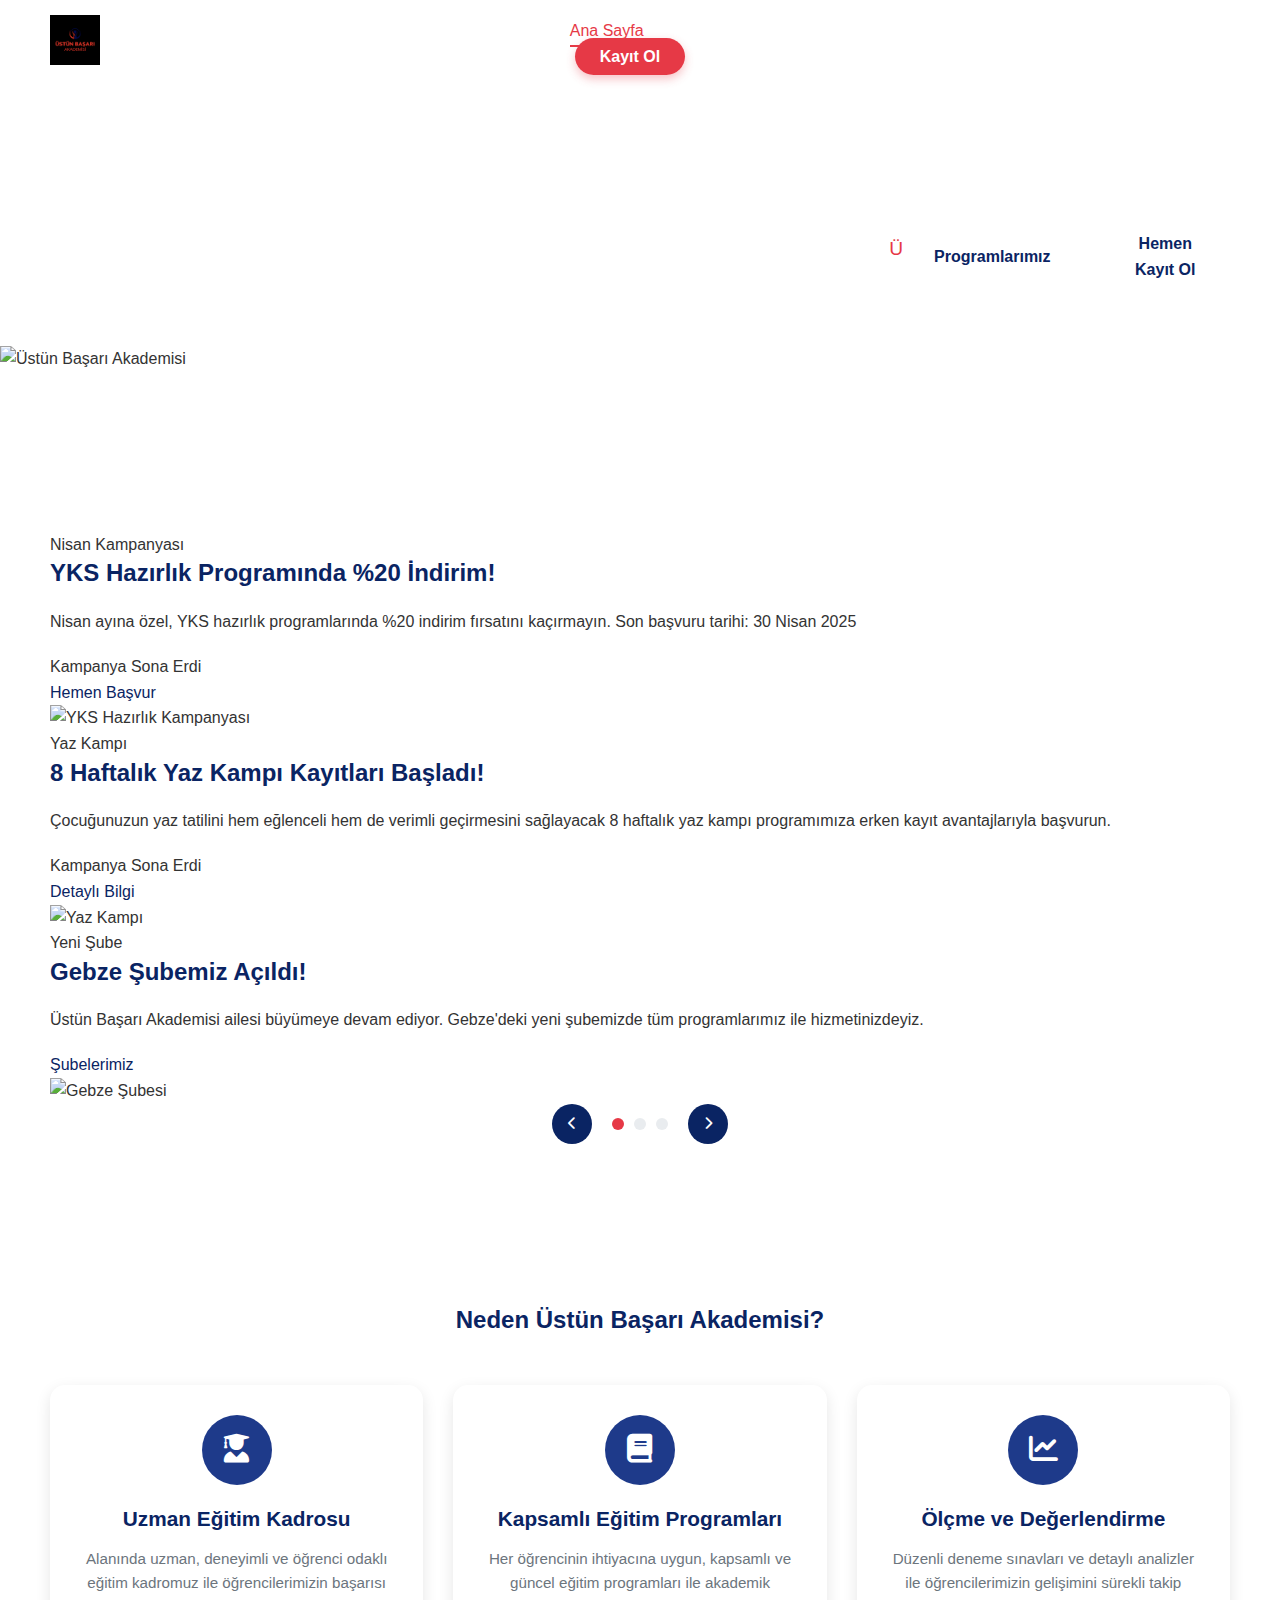
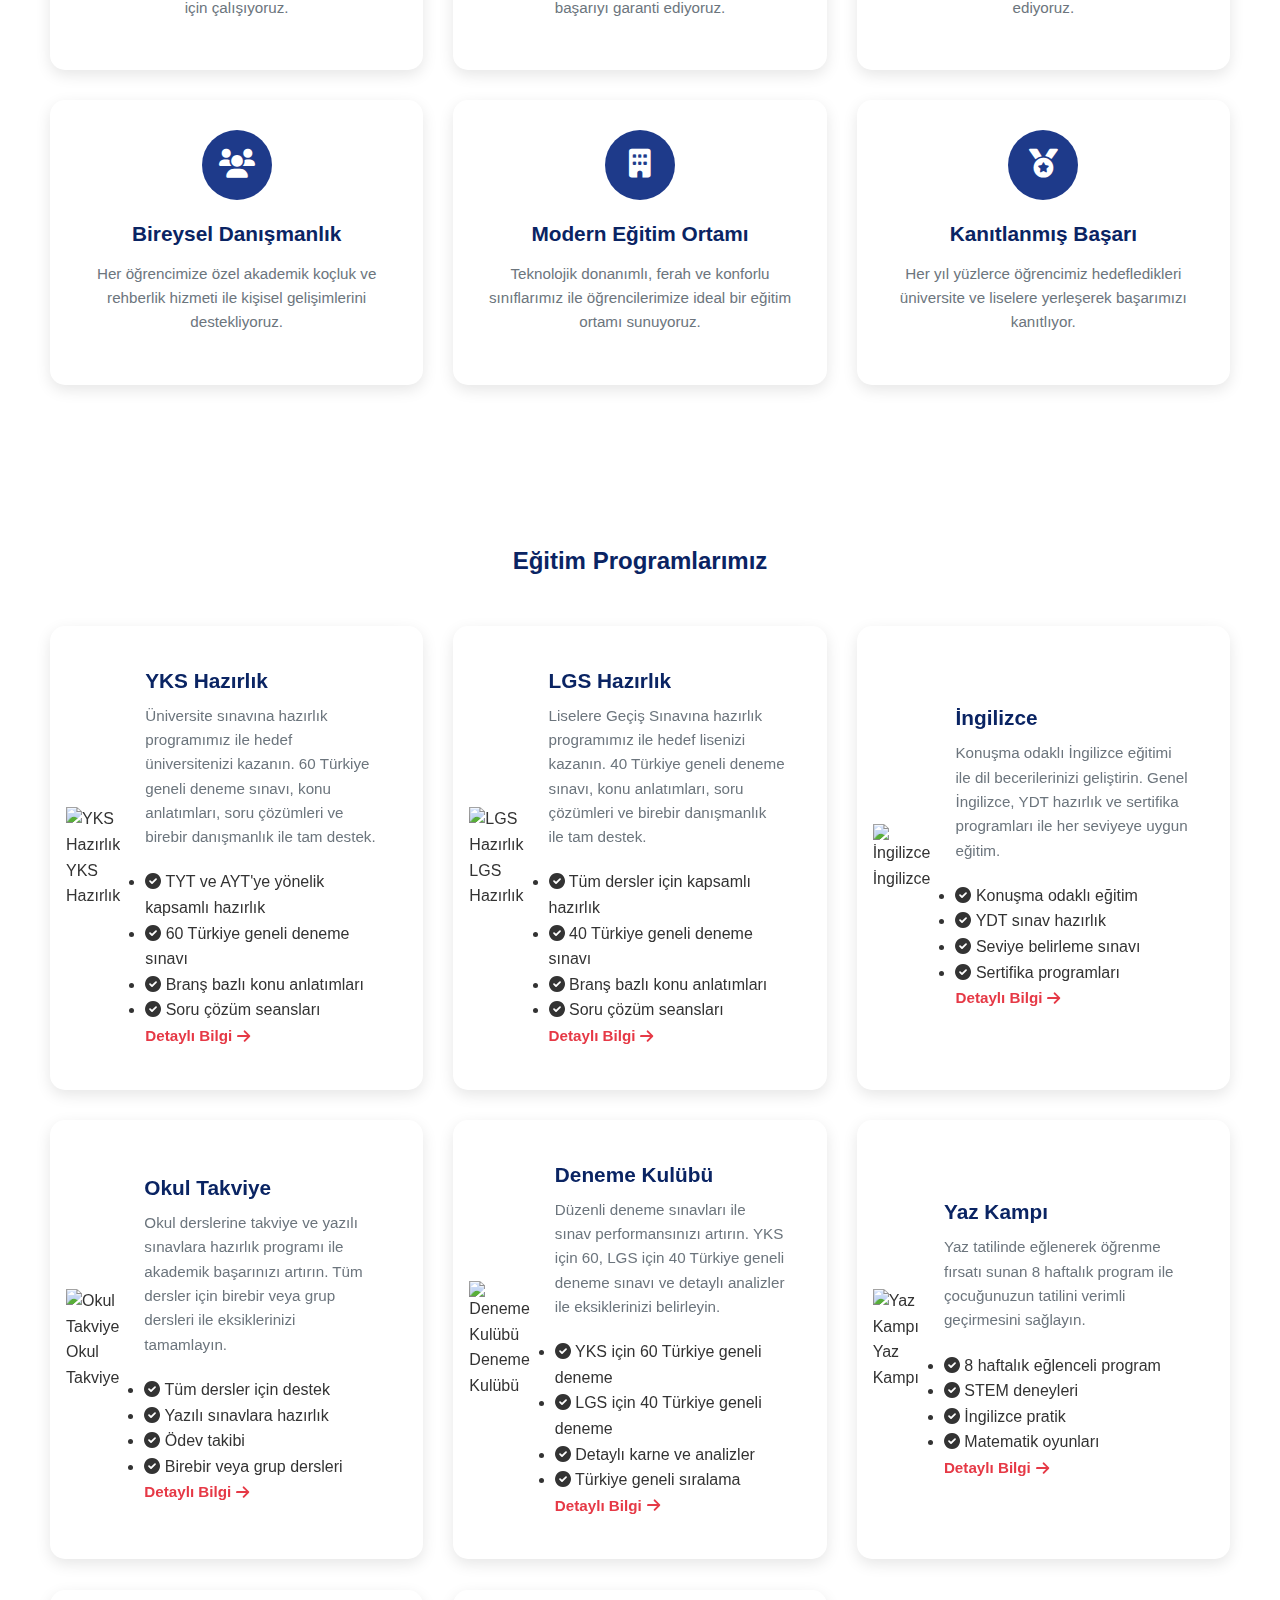
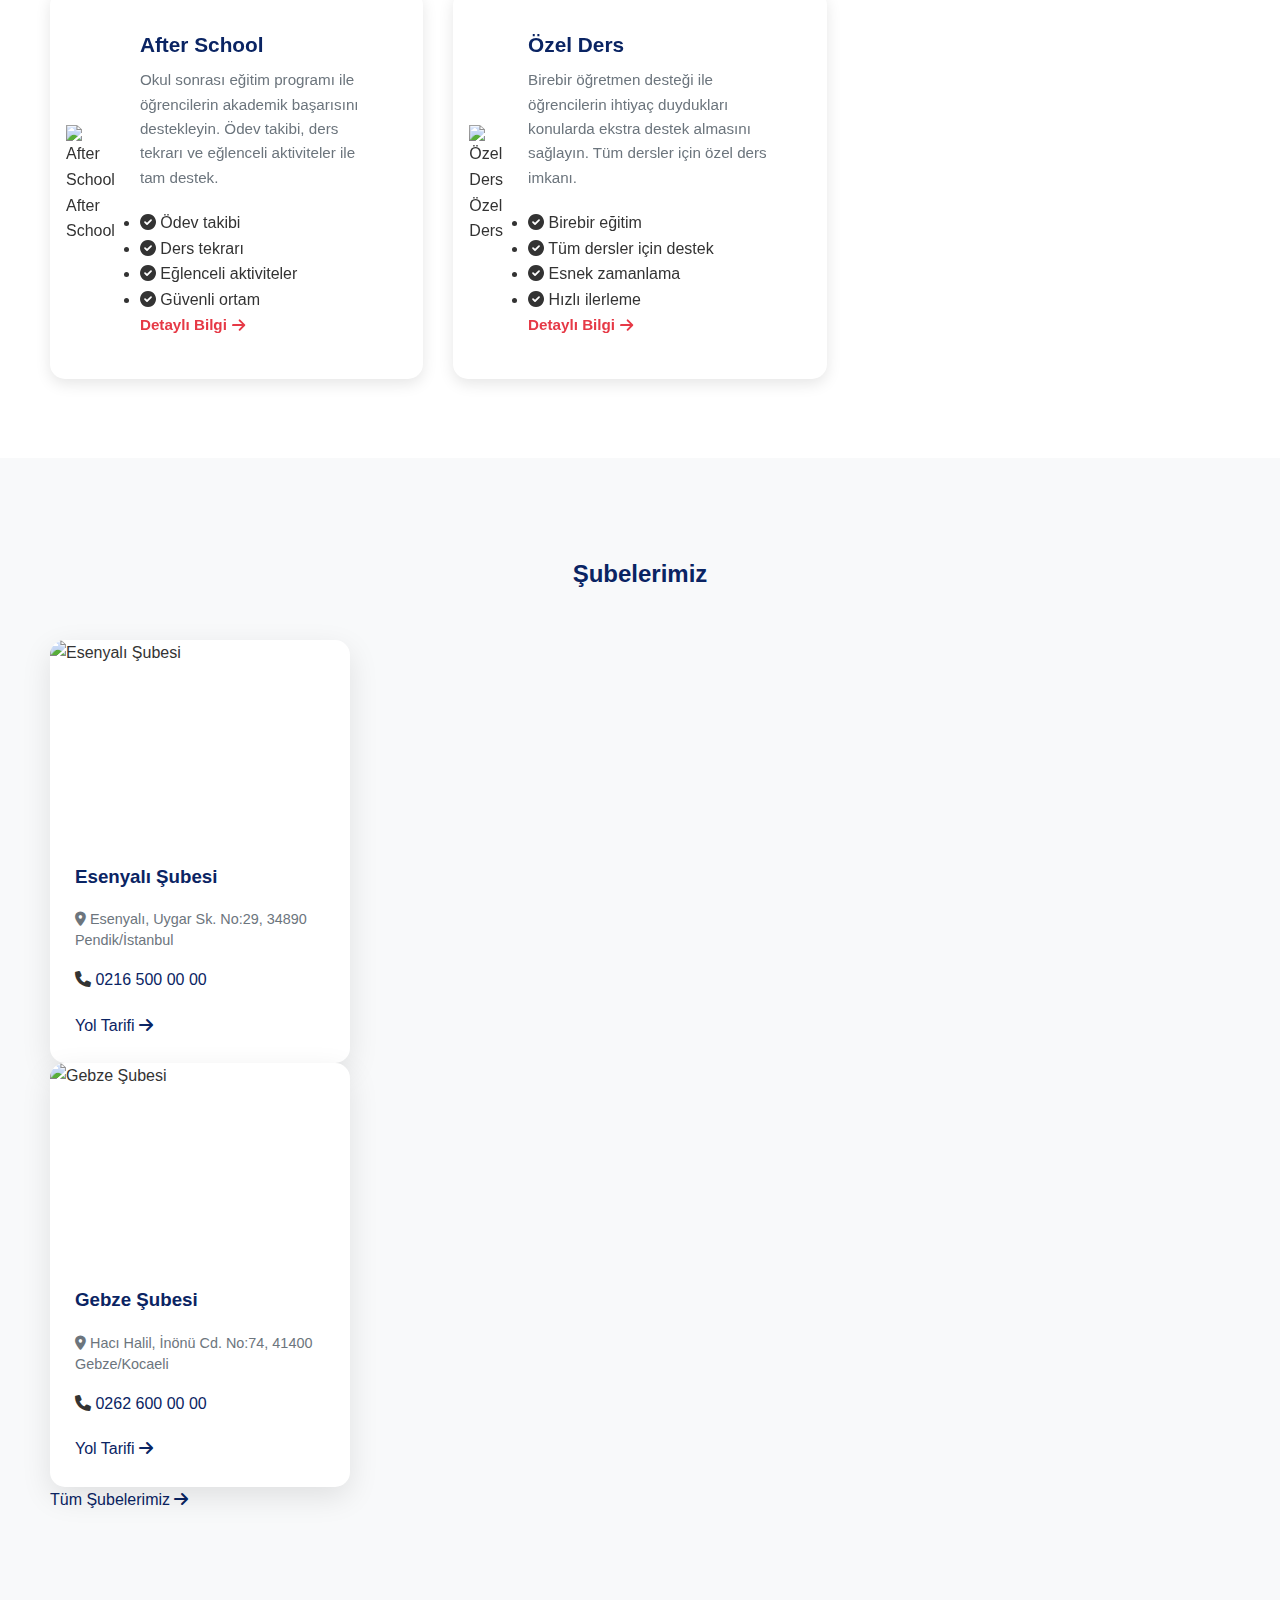
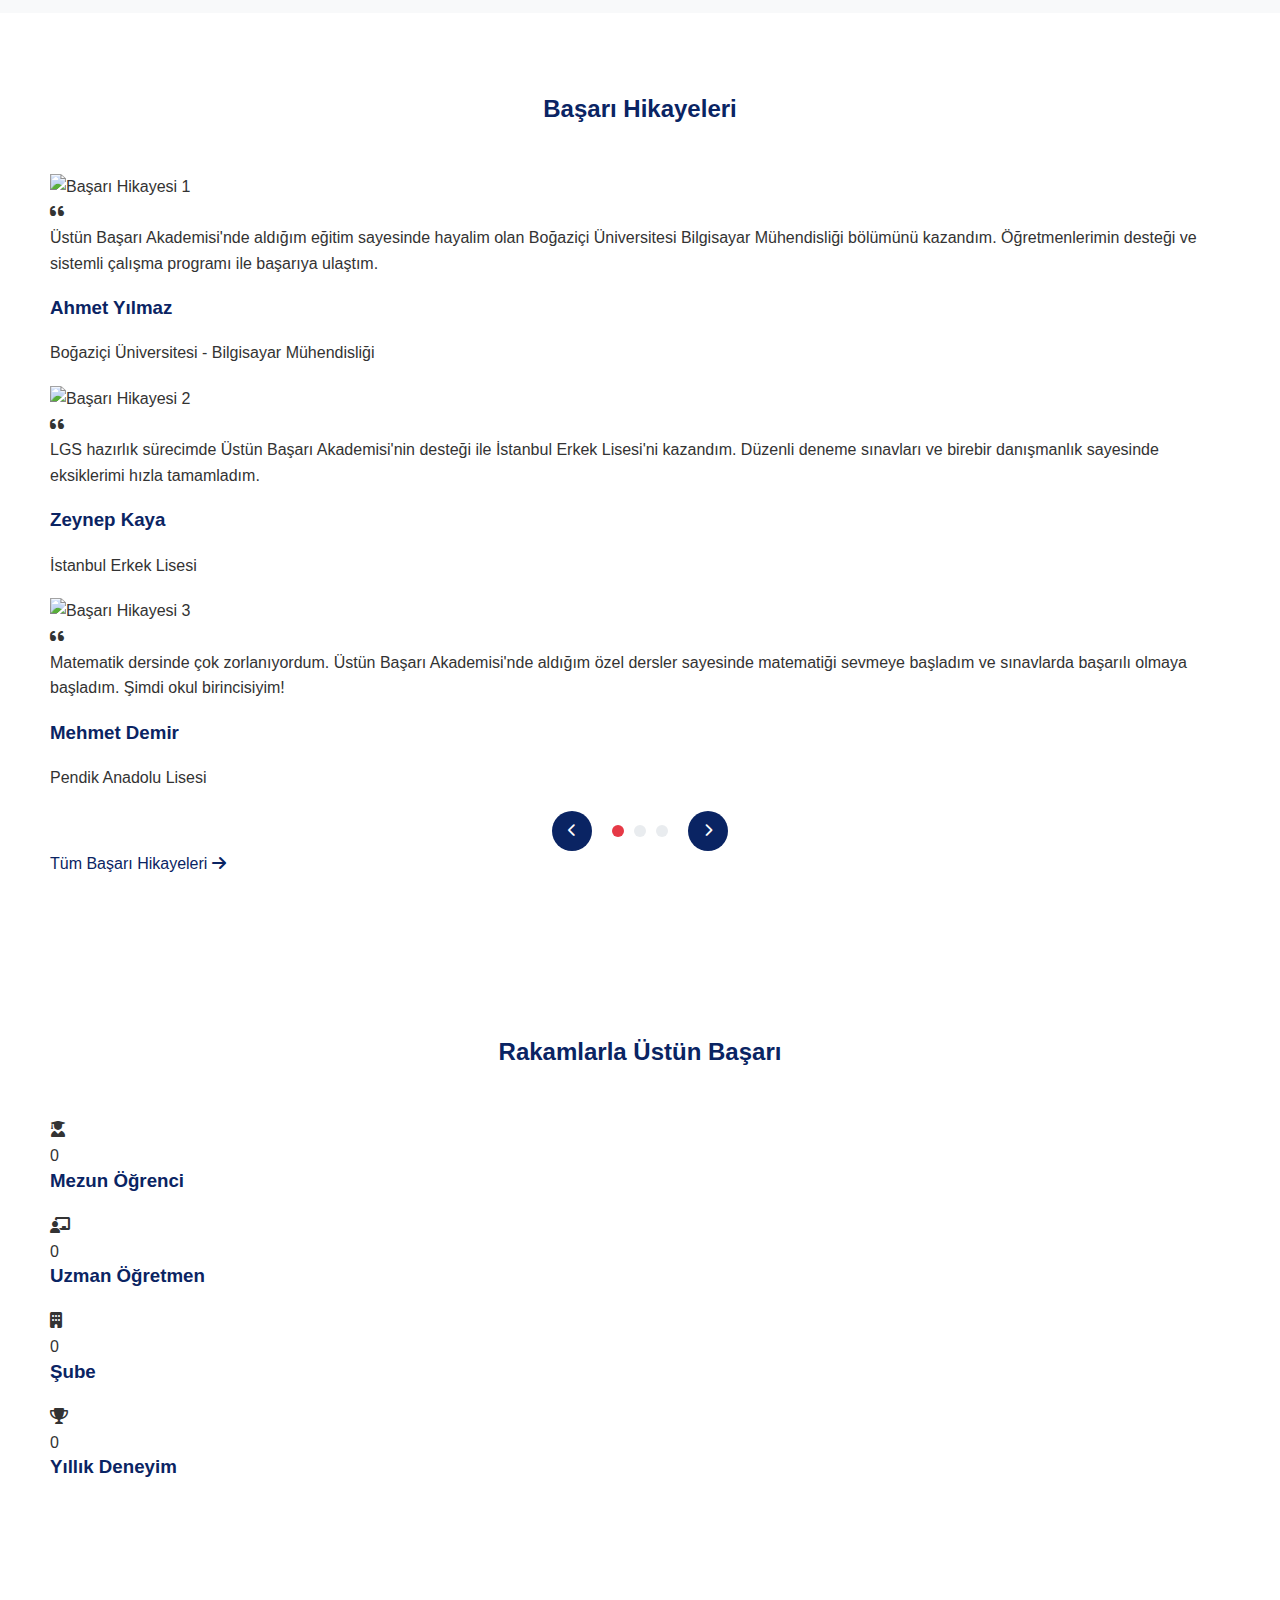
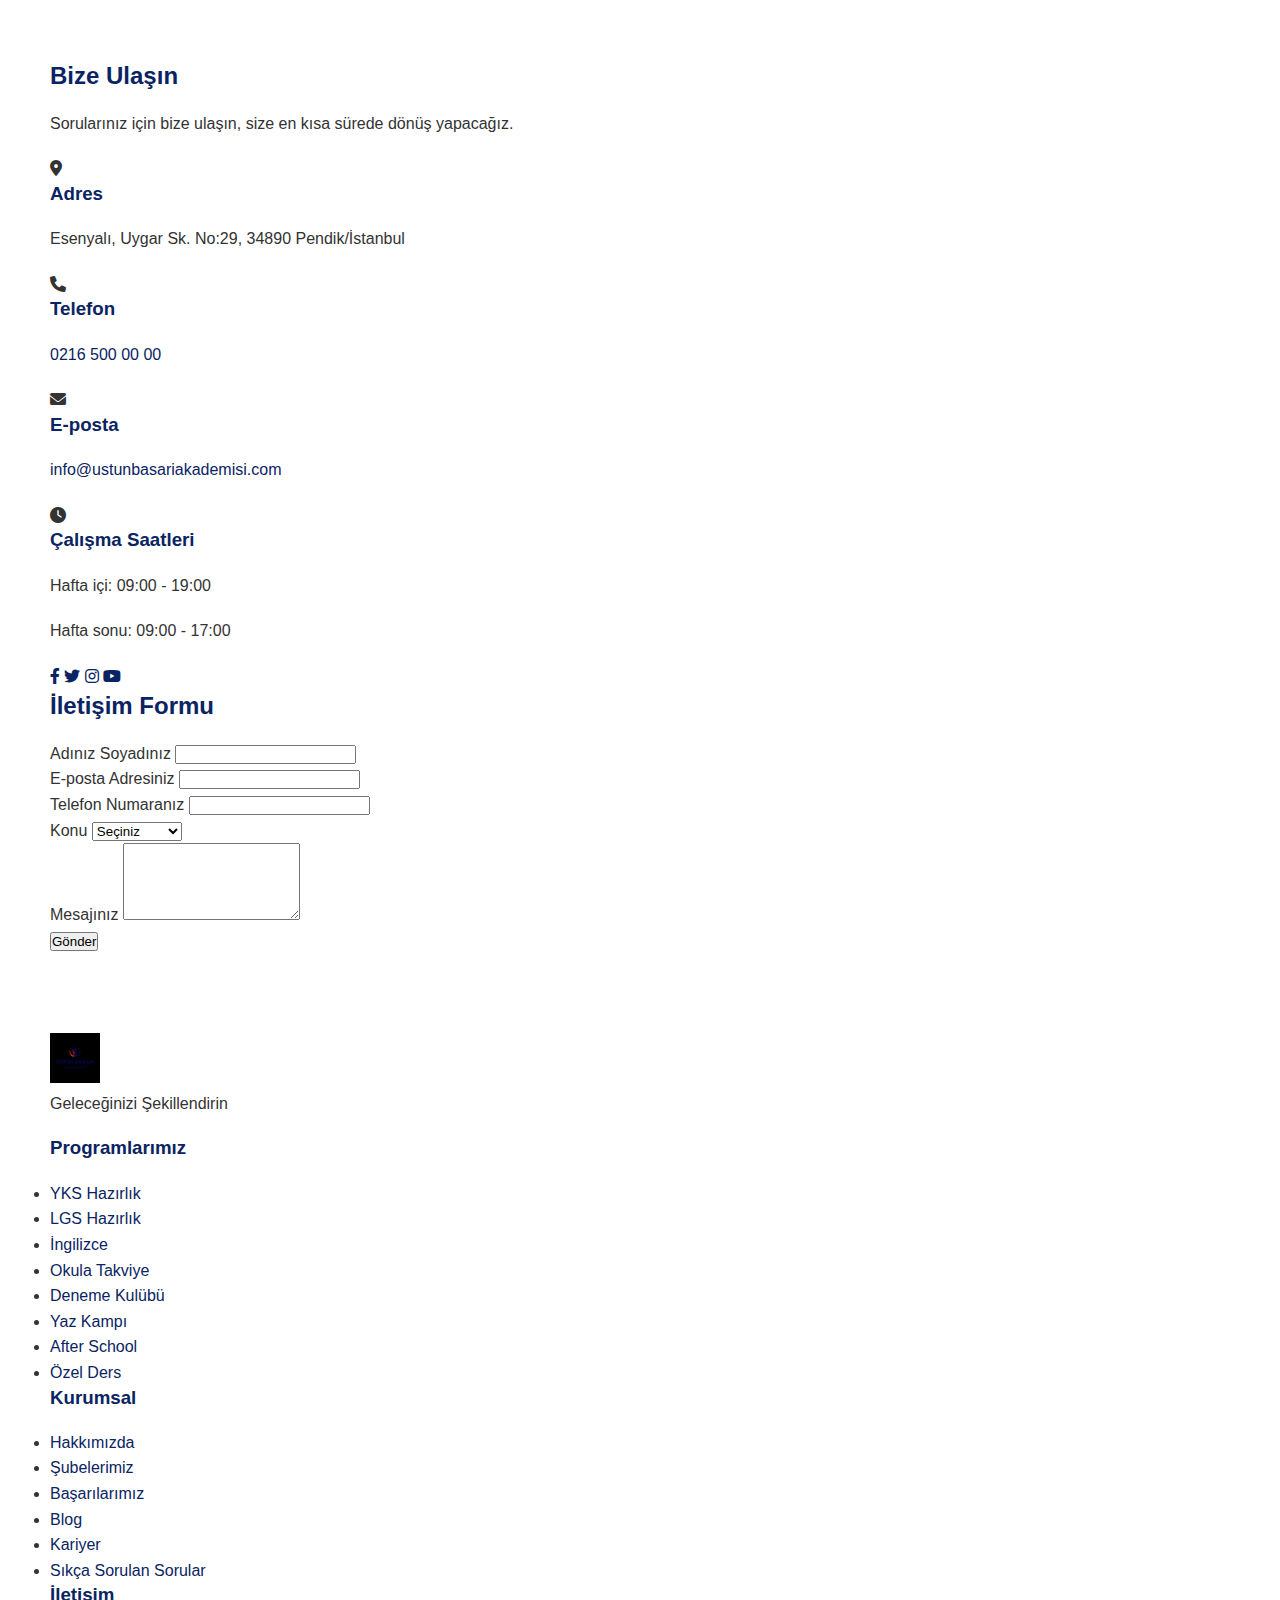
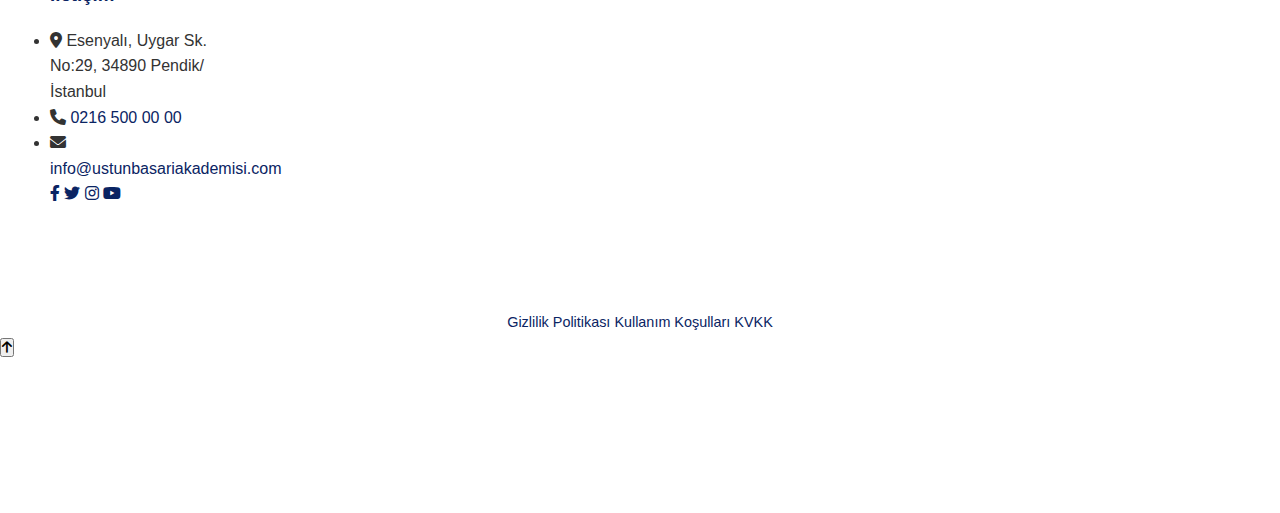
==== commit ce8762cf: "Add files via upload" ====
--- a/index.html
+++ b/index.html
@@ -132,7 +132,7 @@
             </div>
         </div>
         <div class="hero-image">
-            <img src="images/hero-image.jpg" alt="Üstün Başarı Akademisi">
+            <img src="images/hero-image.png" alt="Üstün Başarı Akademisi">
         </div>
     </section>
     
@@ -166,7 +166,7 @@
                         <a href="kayit.html" class="announcement-button">Hemen Başvur</a>
                     </div>
                     <div class="announcement-image">
-                        <img src="images/yks-campaign.jpg" alt="YKS Hazırlık Kampanyası">
+                        <img src="images/yks-campaign.png" alt="YKS Hazırlık Kampanyası">
                     </div>
                 </div>
                 
@@ -196,7 +196,7 @@
                         <a href="yaz-kampi.html" class="announcement-button">Detaylı Bilgi</a>
                     </div>
                     <div class="announcement-image">
-                        <img src="images/summer-camp.jpg" alt="Yaz Kampı">
+                        <img src="images/summer-camp.png" alt="Yaz Kampı">
                     </div>
                 </div>
                 
@@ -208,7 +208,7 @@
                         <a href="subelerimiz.html" class="announcement-button">Şubelerimiz</a>
                     </div>
                     <div class="announcement-image">
-                        <img src="images/gebze-branch.jpeg" alt="Gebze Şubesi">
+                        <img src="images/gebze-branch.png" alt="Gebze Şubesi">
                     </div>
                 </div>
             </div>
@@ -290,7 +290,7 @@
             <div class="programs-grid">
                 <div class="program-card animate-on-scroll" data-animation="animate-fade-in-up" data-delay="0.1">
                     <div class="program-card-image">
-                        <img src="images/yks-hazirlik.jpg" alt="YKS Hazırlık">
+                        <img src="images/yks-hazirlik.png" alt="YKS Hazırlık">
                         <div class="program-card-badge">YKS Hazırlık</div>
                     </div>
                     <div class="program-card-content">
@@ -308,7 +308,7 @@
                 
                 <div class="program-card animate-on-scroll" data-animation="animate-fade-in-up" data-delay="0.2">
                     <div class="program-card-image">
-                        <img src="images/lgs-hazirlik.jpg" alt="LGS Hazırlık">
+                        <img src="images/lgs-hazirlik.png" alt="LGS Hazırlık">
                         <div class="program-card-badge">LGS Hazırlık</div>
                     </div>
                     <div class="program-card-content">
@@ -326,7 +326,7 @@
                 
                 <div class="program-card animate-on-scroll" data-animation="animate-fade-in-up" data-delay="0.3">
                     <div class="program-card-image">
-                        <img src="images/ingilizce.jpg" alt="İngilizce">
+                        <img src="images/ingilizce.png" alt="İngilizce">
                         <div class="program-card-badge">İngilizce</div>
                     </div>
                     <div class="program-card-content">
@@ -344,7 +344,7 @@
                 
                 <div class="program-card animate-on-scroll" data-animation="animate-fade-in-up" data-delay="0.4">
                     <div class="program-card-image">
-                        <img src="images/okul-takviye.jpg" alt="Okul Takviye">
+                        <img src="images/okul-takviye.png" alt="Okul Takviye">
                         <div class="program-card-badge">Okul Takviye</div>
                     </div>
                     <div class="program-card-content">
@@ -362,7 +362,7 @@
                 
                 <div class="program-card animate-on-scroll" data-animation="animate-fade-in-up" data-delay="0.5">
                     <div class="program-card-image">
-                        <img src="images/deneme-klubu.jpg" alt="Deneme Kulübü">
+                        <img src="images/deneme-klubu.png" alt="Deneme Kulübü">
                         <div class="program-card-badge">Deneme Kulübü</div>
                     </div>
                     <div class="program-card-content">
@@ -380,7 +380,7 @@
                 
                 <div class="program-card animate-on-scroll" data-animation="animate-fade-in-up" data-delay="0.6">
                     <div class="program-card-image">
-                        <img src="images/yaz-kampi.jpg" alt="Yaz Kampı">
+                        <img src="images/yaz-kampi.png" alt="Yaz Kampı">
                         <div class="program-card-badge">Yaz Kampı</div>
                     </div>
                     <div class="program-card-content">
@@ -398,7 +398,7 @@
                 
                 <div class="program-card animate-on-scroll" data-animation="animate-fade-in-up" data-delay="0.7">
                     <div class="program-card-image">
-                        <img src="images/after-school.jpg" alt="After School">
+                        <img src="images/after-school.png" alt="After School">
                         <div class="program-card-badge">After School</div>
                     </div>
                     <div class="program-card-content">
@@ -416,7 +416,7 @@
                 
                 <div class="program-card animate-on-scroll" data-animation="animate-fade-in-up" data-delay="0.8">
                     <div class="program-card-image">
-                        <img src="images/ozel-ders.jpg" alt="Özel Ders">
+                        <img src="images/ozel-ders.png" alt="Özel Ders">
                         <div class="program-card-badge">Özel Ders</div>
                     </div>
                     <div class="program-card-content">
@@ -443,7 +443,7 @@
             <div class="branches-grid">
                 <div class="branch-card animate-on-scroll" data-animation="animate-fade-in-up" data-delay="0.1">
                     <div class="branch-image">
-                        <img src="images/esenyali-branch.jpeg" alt="Esenyalı Şubesi">
+                        <img src="images/esenyali-branch.png" alt="Esenyalı Şubesi">
                     </div>
                     <div class="branch-content">
                         <h3 class="branch-title">Esenyalı Şubesi</h3>
@@ -455,7 +455,7 @@
                 
                 <div class="branch-card animate-on-scroll" data-animation="animate-fade-in-up" data-delay="0.2">
                     <div class="branch-image">
-                        <img src="images/gebze-branch.jpeg" alt="Gebze Şubesi">
+                        <img src="images/gebze-branch.png" alt="Gebze Şubesi">
                     </div>
                     <div class="branch-content">
                         <h3 class="branch-title">Gebze Şubesi</h3>
@@ -480,7 +480,7 @@
             <div class="success-stories-slider">
                 <div class="success-story-card active animate-on-scroll" data-animation="animate-fade-in-up" data-delay="0.1">
                     <div class="success-story-image">
-                        <img src="images/success-story1.jpg" alt="Başarı Hikayesi 1">
+                        <img src="images/success-story1.png" alt="Başarı Hikayesi 1">
                     </div>
                     <div class="success-story-content">
                         <div class="success-story-quote">
@@ -496,7 +496,7 @@
                 
                 <div class="success-story-card animate-on-scroll" data-animation="animate-fade-in-up" data-delay="0.2">
                     <div class="success-story-image">
-                        <img src="images/success-story2.jpg" alt="Başarı Hikayesi 2">
+                        <img src="images/success-story2.png" alt="Başarı Hikayesi 2">
                     </div>
                     <div class="success-story-content">
                         <div class="success-story-quote">
@@ -512,7 +512,7 @@
                 
                 <div class="success-story-card animate-on-scroll" data-animation="animate-fade-in-up" data-delay="0.3">
                     <div class="success-story-image">
-                        <img src="images/success-story3.jpg" alt="Başarı Hikayesi 3">
+                        <img src="images/success-story3.png" alt="Başarı Hikayesi 3">
                     </div>
                     <div class="success-story-content">
                         <div class="success-story-quote">
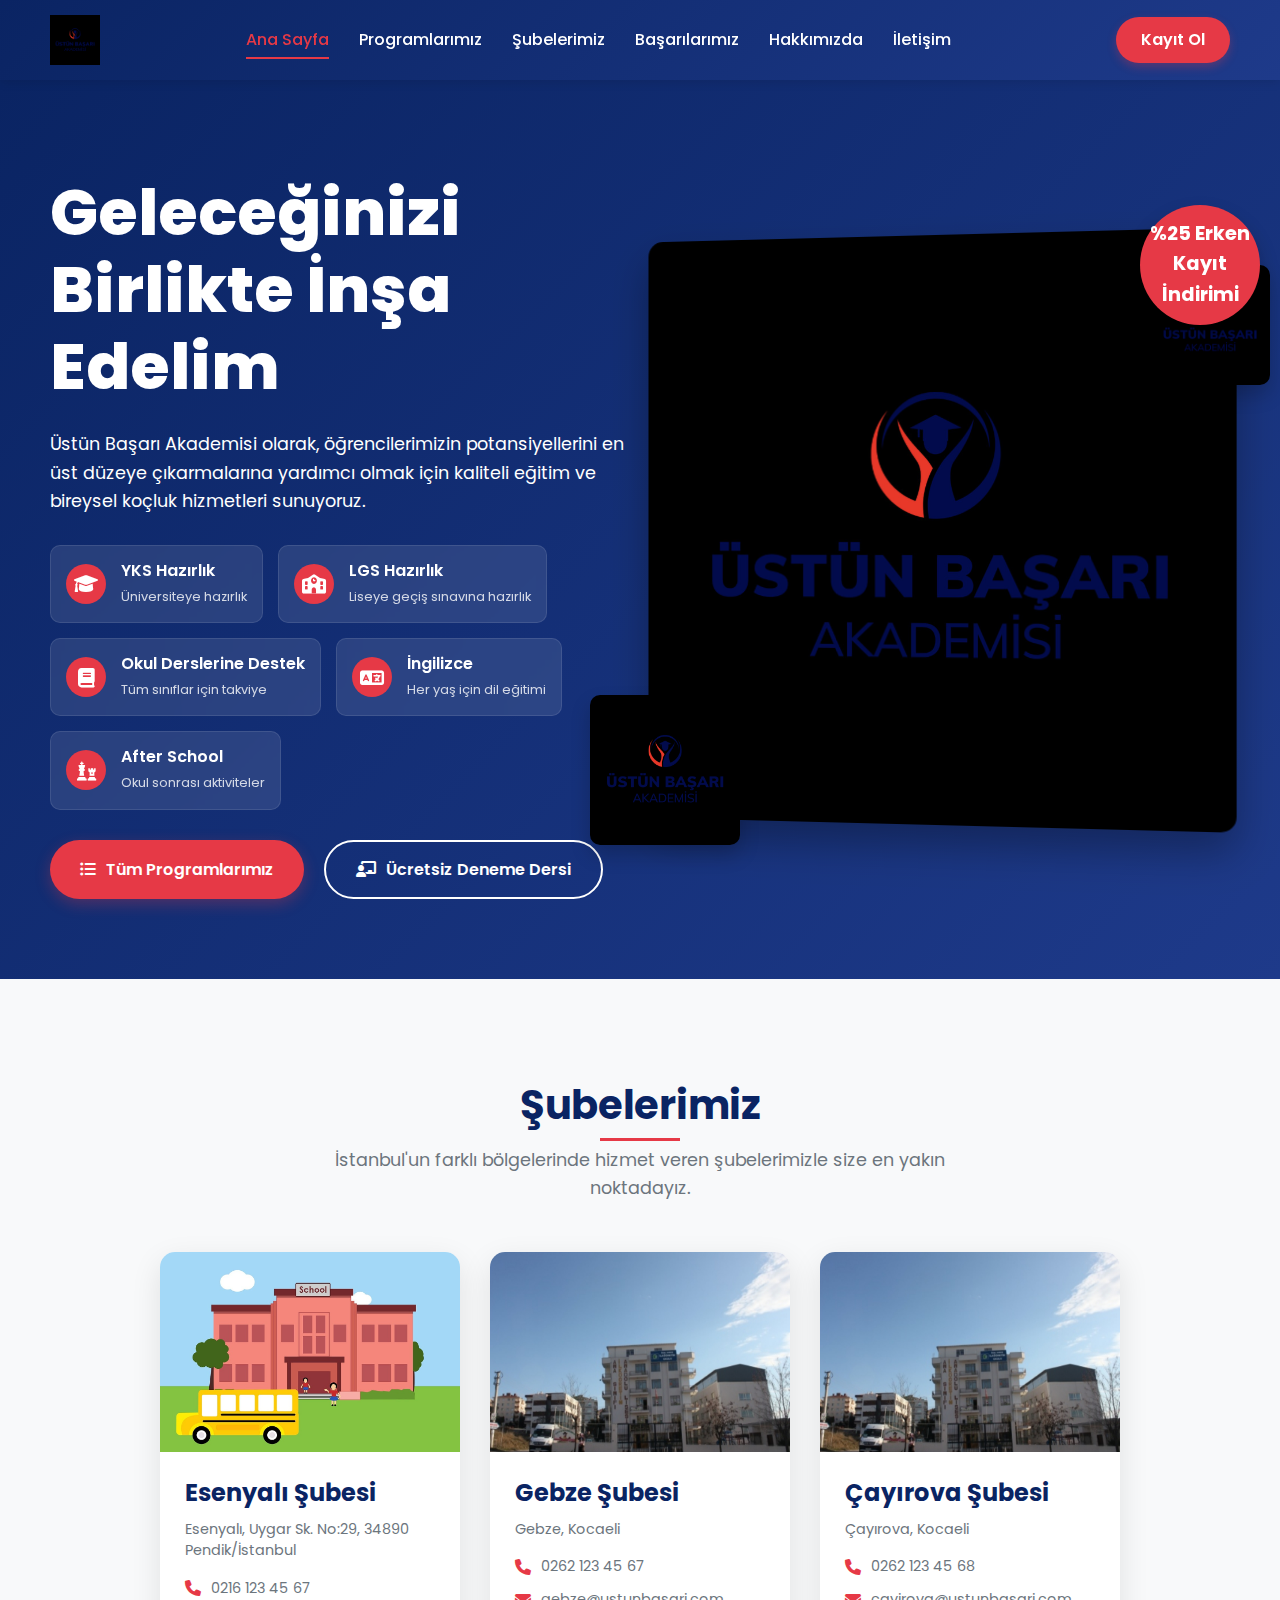
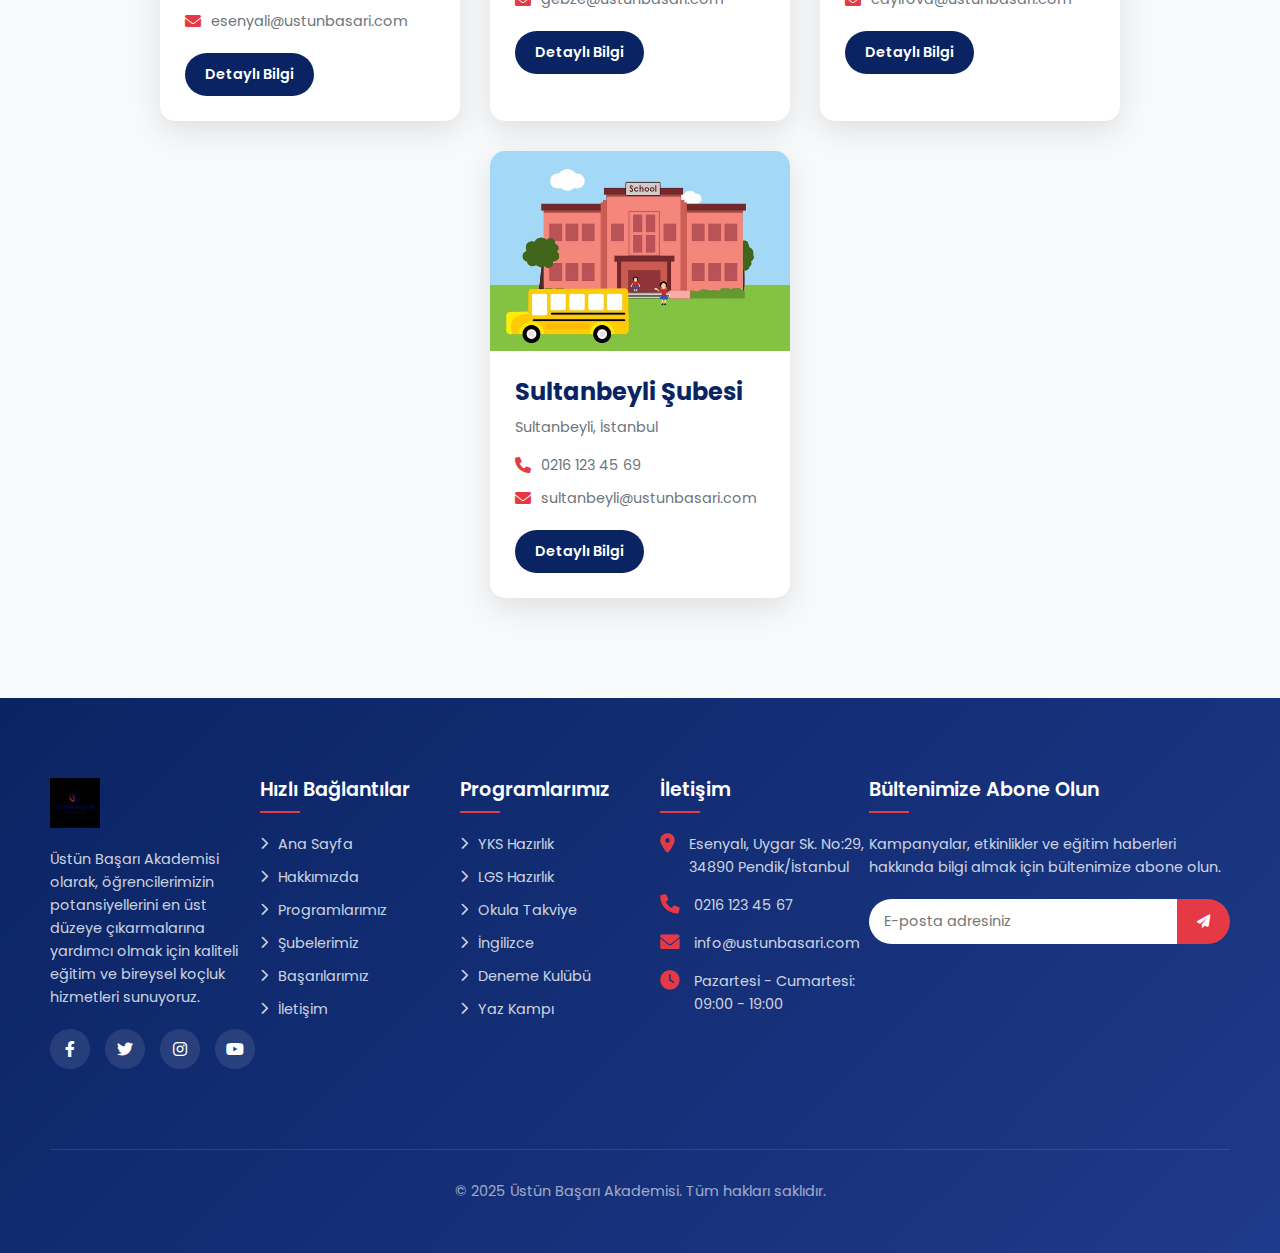
==== commit d3b01020: "Add files via upload" ====
--- a/index.html
+++ b/index.html
@@ -1,64 +1,61 @@
-<!DOCTYPE html>
 <html lang="tr">
 <head>
     <meta charset="UTF-8">
     <meta name="viewport" content="width=device-width, initial-scale=1.0">
     <title>Üstün Başarı Akademisi - Eğitimde Mükemmellik</title>
-    <link rel="stylesheet" href="unified-styles.css">
-    <link rel="stylesheet" href="animations.css">
     <link rel="stylesheet" href="https://cdnjs.cloudflare.com/ajax/libs/font-awesome/6.0.0-beta3/css/all.min.css">
-    <link rel="icon" type="image/png" href="images/favicon.png">
+    <link href="https://fonts.googleapis.com/css2?family=Poppins:wght@300;400;500;600;700;800&display=swap" rel="stylesheet">
+    <link rel="icon" href="images/favicon.png" type="image/png">
+    <link rel="stylesheet" href="all-styles.css">
 </head>
 <body>
+    <!-- Overlay -->
+    <div class="overlay" id="overlay"></div>
+    
     <!-- Header -->
-    <header class="main-header">
-        <div class="container header-container">
+    <header class="header" id="header">
+        <div class="header-container">
             <div class="logo">
                 <a href="index.html">
-                    <img src="images/logo.png" alt="Üstün Başarı Akademisi Logo">
+                    <img src="images/logo-white.png" alt="Üstün Başarı Akademisi Logo">
                 </a>
             </div>
             
             <button class="mobile-menu-toggle" id="mobileMenuToggle">
-                <span class="bar"></span>
-                <span class="bar"></span>
-                <span class="bar"></span>
+                <i class="fas fa-bars"></i>
             </button>
             
-            <nav class="main-nav">
-                <ul class="nav-menu">
-                    <li class="nav-item">
-                        <a href="index.html" class="nav-link active">Ana Sayfa</a>
-                    </li>
-                    <li class="nav-item dropdown">
-                        <a href="#" class="nav-link">Programlarımız</a>
-                        <ul class="dropdown-menu">
-                            <li><a href="yks-hazirlik.html" class="dropdown-link">YKS Hazırlık</a></li>
-                            <li><a href="lgs-hazirlik.html" class="dropdown-link">LGS Hazırlık</a></li>
-                            <li><a href="ingilizce.html" class="dropdown-link">İngilizce</a></li>
-                            <li><a href="okul-takviye.html" class="dropdown-link">Okula Takviye</a></li>
-                            <li><a href="deneme-klubu.html" class="dropdown-link">Deneme Kulübü</a></li>
-                            <li><a href="yaz-kampi.html" class="dropdown-link">Yaz Kampı</a></li>
-                            <li><a href="after-school.html" class="dropdown-link">After School</a></li>
-                            <li><a href="ozel-ders.html" class="dropdown-link">Özel Ders</a></li>
-                        </ul>
-                    </li>
-                    <li class="nav-item">
-                        <a href="subelerimiz.html" class="nav-link">Şubelerimiz</a>
-                    </li>
-                    <li class="nav-item">
-                        <a href="hakkimizda.html" class="nav-link">Hakkımızda</a>
-                    </li>
-                    <li class="nav-item">
-                        <a href="basarilarimiz.html" class="nav-link">Başarılarımız</a>
-                    </li>
-                    <li class="nav-item">
-                        <a href="iletisim.html" class="nav-link">İletişim</a>
-                    </li>
-                </ul>
-                
-                <a href="kayit.html" class="register-button">Kayıt Ol</a>
-            </nav>
+            <ul class="nav-menu">
+                <li class="nav-item">
+                    <a href="index.html" class="nav-link active">Ana Sayfa</a>
+                </li>
+                <li class="nav-item dropdown">
+                    <a href="#" class="nav-link">Programlarımız</a>
+                    <ul class="dropdown-menu">
+                        <li><a href="#" class="dropdown-item">YKS Hazırlık</a></li>
+                        <li><a href="#" class="dropdown-item">LGS Hazırlık</a></li>
+                        <li><a href="#" class="dropdown-item">Okula Takviye</a></li>
+                        <li><a href="#" class="dropdown-item">İngilizce</a></li>
+                        <li><a href="#" class="dropdown-item">Deneme Kulübü</a></li>
+                        <li><a href="#" class="dropdown-item">Yaz Kampı</a></li>
+                        <li><a href="#" class="dropdown-item">After School</a></li>
+                    </ul>
+                </li>
+                <li class="nav-item">
+                    <a href="#" class="nav-link">Şubelerimiz</a>
+                </li>
+                <li class="nav-item">
+                    <a href="#" class="nav-link">Başarılarımız</a>
+                </li>
+                <li class="nav-item">
+                    <a href="#" class="nav-link">Hakkımızda</a>
+                </li>
+                <li class="nav-item">
+                    <a href="#" class="nav-link">İletişim</a>
+                </li>
+            </ul>
+            
+            <a href="#" class="register-button">Kayıt Ol</a>
         </div>
     </header>
     
@@ -70,7 +67,7 @@
         
         <ul class="mobile-nav-menu">
             <li class="mobile-nav-item">
-                <a href="index.html" class="mobile-nav-link active">Ana Sayfa</a>
+                <a href="index.html" class="mobile-nav-link">Ana Sayfa</a>
             </li>
             <li class="mobile-nav-item">
                 <a href="#" class="mobile-nav-link">Programlarımız</a>
@@ -79,890 +76,329 @@
                 </button>
                 <ul class="mobile-dropdown-menu" id="programsDropdown">
                     <li class="mobile-dropdown-item">
-                        <a href="yks-hazirlik.html" class="mobile-dropdown-link">YKS Hazırlık</a>
-                    </li>
-                    <li class="mobile-dropdown-item">
-                        <a href="lgs-hazirlik.html" class="mobile-dropdown-link">LGS Hazırlık</a>
-                    </li>
-                    <li class="mobile-dropdown-item">
-                        <a href="okul-takviye.html" class="mobile-dropdown-link">Okula Takviye</a>
-                    </li>
-                    <li class="mobile-dropdown-item">
-                        <a href="ingilizce.html" class="mobile-dropdown-link">İngilizce</a>
-                    </li>
-                    <li class="mobile-dropdown-item">
-                        <a href="deneme-klubu.html" class="mobile-dropdown-link">Deneme Kulübü</a>
-                    </li>
-                    <li class="mobile-dropdown-item">
-                        <a href="yaz-kampi.html" class="mobile-dropdown-link">Yaz Kampı</a>
-                    </li>
-                    <li class="mobile-dropdown-item">
-                        <a href="after-school.html" class="mobile-dropdown-link">After School</a>
-                    </li>
-                    <li class="mobile-dropdown-item">
-                        <a href="ozel-ders.html" class="mobile-dropdown-link">Özel Ders</a>
+                        <a href="#" class="mobile-dropdown-link">YKS Hazırlık</a>
+                    </li>
+                    <li class="mobile-dropdown-item">
+                        <a href="#" class="mobile-dropdown-link">LGS Hazırlık</a>
+                    </li>
+                    <li class="mobile-dropdown-item">
+                        <a href="#" class="mobile-dropdown-link">Okula Takviye</a>
+                    </li>
+                    <li class="mobile-dropdown-item">
+                        <a href="#" class="mobile-dropdown-link">İngilizce</a>
+                    </li>
+                    <li class="mobile-dropdown-item">
+                        <a href="#" class="mobile-dropdown-link">Deneme Kulübü</a>
+                    </li>
+                    <li class="mobile-dropdown-item">
+                        <a href="#" class="mobile-dropdown-link">Yaz Kampı</a>
+                    </li>
+                    <li class="mobile-dropdown-item">
+                        <a href="#" class="mobile-dropdown-link">After School</a>
                     </li>
                 </ul>
             </li>
             <li class="mobile-nav-item">
-                <a href="subelerimiz.html" class="mobile-nav-link">Şubelerimiz</a>
-            </li>
-            <li class="mobile-nav-item">
-                <a href="hakkimizda.html" class="mobile-nav-link">Hakkımızda</a>
-            </li>
-            <li class="mobile-nav-item">
-                <a href="basarilarimiz.html" class="mobile-nav-link">Başarılarımız</a>
-            </li>
-            <li class="mobile-nav-item">
-                <a href="iletisim.html" class="mobile-nav-link">İletişim</a>
+                <a href="#" class="mobile-nav-link">Şubelerimiz</a>
+            </li>
+            <li class="mobile-nav-item">
+                <a href="#" class="mobile-nav-link">Başarılarımız</a>
+            </li>
+            <li class="mobile-nav-item">
+                <a href="#" class="mobile-nav-link">Hakkımızda</a>
+            </li>
+            <li class="mobile-nav-item">
+                <a href="#" class="mobile-nav-link">İletişim</a>
             </li>
         </ul>
         
-        <a href="kayit.html" class="mobile-register-button">Kayıt Ol</a>
+        <a href="#" class="mobile-register-button">Kayıt Ol</a>
     </div>
     
-    <!-- Hero Section -->
-    <section class="hero-section">
+    <!-- Hero Bölümü -->
+    <section class="hero-container">
         <div class="hero-content">
-            <h1 class="hero-title animate-on-scroll" data-animation="animate-fade-in-up">Eğitimde Mükemmelliğin Adresi</h1>
-            <p class="hero-subtitle animate-on-scroll" data-animation="animate-fade-in-up" data-delay="0.2">Üstün Başarı Akademisi ile geleceğinizi şekillendirin</p>
-            <div class="hero-buttons animate-on-scroll" data-animation="animate-fade-in-up" data-delay="0.4">
-                <a href="#programs" class="hero-button primary">Programlarımız</a>
-                <a href="kayit.html" class="hero-button secondary">Hemen Kayıt Ol</a>
-            </div>
-        </div>
-        <div class="hero-image">
-            <img src="images/hero-image.png" alt="Üstün Başarı Akademisi">
+            <!-- Sol Bölüm - Metin -->
+            <div class="hero-text">
+                <div class="hero-subtitle">Eğitimde Mükemmellik</div>
+                <h1 class="hero-title">Geleceğinizi Birlikte İnşa Edelim</h1>
+                <p class="hero-description">Üstün Başarı Akademisi olarak, öğrencilerimizin potansiyellerini en üst düzeye çıkarmalarına yardımcı olmak için kaliteli eğitim ve bireysel koçluk hizmetleri sunuyoruz.</p>
+                
+                <!-- Program Kartları -->
+                <div class="program-cards">
+                    <div class="program-card">
+                        <div class="program-icon">
+                            <i class="fas fa-graduation-cap"></i>
+                        </div>
+                        <div class="program-info">
+                            <h3>YKS Hazırlık</h3>
+                            <p>Üniversiteye hazırlık</p>
+                        </div>
+                    </div>
+                    
+                    <div class="program-card">
+                        <div class="program-icon">
+                            <i class="fas fa-school"></i>
+                        </div>
+                        <div class="program-info">
+                            <h3>LGS Hazırlık</h3>
+                            <p>Liseye geçiş sınavına hazırlık</p>
+                        </div>
+                    </div>
+                    
+                    <div class="program-card">
+                        <div class="program-icon">
+                            <i class="fas fa-book"></i>
+                        </div>
+                        <div class="program-info">
+                            <h3>Okul Derslerine Destek</h3>
+                            <p>Tüm sınıflar için takviye</p>
+                        </div>
+                    </div>
+                    
+                    <div class="program-card">
+                        <div class="program-icon">
+                            <i class="fas fa-language"></i>
+                        </div>
+                        <div class="program-info">
+                            <h3>İngilizce</h3>
+                            <p>Her yaş için dil eğitimi</p>
+                        </div>
+                    </div>
+                    
+                    <div class="program-card">
+                        <div class="program-icon">
+                            <i class="fas fa-chess"></i>
+                        </div>
+                        <div class="program-info">
+                            <h3>After School</h3>
+                            <p>Okul sonrası aktiviteler</p>
+                        </div>
+                    </div>
+                </div>
+                
+                <!-- Butonlar -->
+                <div class="hero-buttons">
+                    <a href="#" class="hero-button hero-button-primary">
+                        <i class="fas fa-list-ul"></i> Tüm Programlarımız
+                    </a>
+                    <a href="#" class="hero-button hero-button-secondary">
+                        <i class="fas fa-chalkboard-teacher"></i> Ücretsiz Deneme Dersi
+                    </a>
+                </div>
+            </div>
+            
+            <!-- Sağ Bölüm - Görsel -->
+            <div class="hero-image">
+                <img src="images/20241005_144051_0001.png" alt="Mezuniyet Töreni" class="hero-image-main">
+                <div class="hero-image-badge">%25 Erken Kayıt İndirimi</div>
+                <img src="images/20241005_144051_0001 (1).png" alt="Öğrenci Çalışıyor" class="hero-image-floating hero-image-floating-1">
+                <img src="images/20241005_144051_0001.png" alt="Grup Çalışması" class="hero-image-floating hero-image-floating-2">
+            </div>
         </div>
     </section>
     
-    <!-- Announcement Section -->
-    <section class="announcement-section">
-        <div class="container">
-            <div class="announcement-slider">
-                <div class="announcement-slide active">
-                    <div class="announcement-content">
-                        <div class="announcement-badge">Nisan Kampanyası</div>
-                        <h2 class="announcement-title">YKS Hazırlık Programında %20 İndirim!</h2>
-                        <p class="announcement-description">Nisan ayına özel, YKS hazırlık programlarında %20 indirim fırsatını kaçırmayın. Son başvuru tarihi: 30 Nisan 2025</p>
-                        <div class="countdown-timer" data-end-date="2025-04-30T23:59:59">
-                            <div class="countdown-item">
-                                <span class="countdown-value days">00</span>
-                                <span class="countdown-label">Gün</span>
-                            </div>
-                            <div class="countdown-item">
-                                <span class="countdown-value hours">00</span>
-                                <span class="countdown-label">Saat</span>
-                            </div>
-                            <div class="countdown-item">
-                                <span class="countdown-value minutes">00</span>
-                                <span class="countdown-label">Dakika</span>
-                            </div>
-                            <div class="countdown-item">
-                                <span class="countdown-value seconds">00</span>
-                                <span class="countdown-label">Saniye</span>
-                            </div>
-                        </div>
-                        <a href="kayit.html" class="announcement-button">Hemen Başvur</a>
-                    </div>
-                    <div class="announcement-image">
-                        <img src="images/yks-campaign.png" alt="YKS Hazırlık Kampanyası">
-                    </div>
-                </div>
-                
-                <div class="announcement-slide">
-                    <div class="announcement-content">
-                        <div class="announcement-badge">Yaz Kampı</div>
-                        <h2 class="announcement-title">8 Haftalık Yaz Kampı Kayıtları Başladı!</h2>
-                        <p class="announcement-description">Çocuğunuzun yaz tatilini hem eğlenceli hem de verimli geçirmesini sağlayacak 8 haftalık yaz kampı programımıza erken kayıt avantajlarıyla başvurun.</p>
-                        <div class="countdown-timer" data-end-date="2025-05-31T23:59:59">
-                            <div class="countdown-item">
-                                <span class="countdown-value days">00</span>
-                                <span class="countdown-label">Gün</span>
-                            </div>
-                            <div class="countdown-item">
-                                <span class="countdown-value hours">00</span>
-                                <span class="countdown-label">Saat</span>
-                            </div>
-                            <div class="countdown-item">
-                                <span class="countdown-value minutes">00</span>
-                                <span class="countdown-label">Dakika</span>
-                            </div>
-                            <div class="countdown-item">
-                                <span class="countdown-value seconds">00</span>
-                                <span class="countdown-label">Saniye</span>
-                            </div>
-                        </div>
-                        <a href="yaz-kampi.html" class="announcement-button">Detaylı Bilgi</a>
-                    </div>
-                    <div class="announcement-image">
-                        <img src="images/summer-camp.png" alt="Yaz Kampı">
-                    </div>
-                </div>
-                
-                <div class="announcement-slide">
-                    <div class="announcement-content">
-                        <div class="announcement-badge">Yeni Şube</div>
-                        <h2 class="announcement-title">Gebze Şubemiz Açıldı!</h2>
-                        <p class="announcement-description">Üstün Başarı Akademisi ailesi büyümeye devam ediyor. Gebze'deki yeni şubemizde tüm programlarımız ile hizmetinizdeyiz.</p>
-                        <a href="subelerimiz.html" class="announcement-button">Şubelerimiz</a>
-                    </div>
-                    <div class="announcement-image">
-                        <img src="images/gebze-branch.png" alt="Gebze Şubesi">
-                    </div>
-                </div>
-            </div>
-            
-            <div class="slider-controls">
-                <button class="slider-prev"><i class="fas fa-chevron-left"></i></button>
-                <div class="slider-dots">
-                    <span class="dot active"></span>
-                    <span class="dot"></span>
-                    <span class="dot"></span>
-                </div>
-                <button class="slider-next"><i class="fas fa-chevron-right"></i></button>
+    <!-- Şubeler Bölümü -->
+    <section class="branches-section">
+        <div class="section-title">
+            <h2>Şubelerimiz</h2>
+            <p>İstanbul'un farklı bölgelerinde hizmet veren şubelerimizle size en yakın noktadayız.</p>
+        </div>
+        
+        <div class="branches-container">
+            <!-- Esenyalı Şubesi -->
+            <div class="branch-card">
+                <img src="images/esenyali-branch.jpeg" alt="Esenyalı Şubesi" class="branch-image">
+                <div class="branch-content">
+                    <h3 class="branch-name">Esenyalı Şubesi</h3>
+                    <p class="branch-address">Esenyalı, Uygar Sk. No:29, 34890 Pendik/İstanbul</p>
+                    <div class="branch-contact">
+                        <i class="fas fa-phone"></i>
+                        <span>0216 123 45 67</span>
+                    </div>
+                    <div class="branch-contact">
+                        <i class="fas fa-envelope"></i>
+                        <span>esenyali@ustunbasari.com</span>
+                    </div>
+                    <a href="#" class="branch-button">Detaylı Bilgi</a>
+                </div>
+            </div>
+            
+            <!-- Gebze Şubesi -->
+            <div class="branch-card">
+                <img src="images/gebze-branch.jpeg" alt="Gebze Şubesi" class="branch-image">
+                <div class="branch-content">
+                    <h3 class="branch-name">Gebze Şubesi</h3>
+                    <p class="branch-address">Gebze, Kocaeli</p>
+                    <div class="branch-contact">
+                        <i class="fas fa-phone"></i>
+                        <span>0262 123 45 67</span>
+                    </div>
+                    <div class="branch-contact">
+                        <i class="fas fa-envelope"></i>
+                        <span>gebze@ustunbasari.com</span>
+                    </div>
+                    <a href="#" class="branch-button">Detaylı Bilgi</a>
+                </div>
+            </div>
+            
+            <!-- Çayırova Şubesi -->
+            <div class="branch-card">
+                <img src="images/gebze-branch.jpeg" alt="Çayırova Şubesi" class="branch-image">
+                <div class="branch-content">
+                    <h3 class="branch-name">Çayırova Şubesi</h3>
+                    <p class="branch-address">Çayırova, Kocaeli</p>
+                    <div class="branch-contact">
+                        <i class="fas fa-phone"></i>
+                        <span>0262 123 45 68</span>
+                    </div>
+                    <div class="branch-contact">
+                        <i class="fas fa-envelope"></i>
+                        <span>cayirova@ustunbasari.com</span>
+                    </div>
+                    <a href="#" class="branch-button">Detaylı Bilgi</a>
+                </div>
+            </div>
+            
+            <!-- Sultanbeyli Şubesi -->
+            <div class="branch-card">
+                <img src="images/esenyali-branch.jpeg" alt="Sultanbeyli Şubesi" class="branch-image">
+                <div class="branch-content">
+                    <h3 class="branch-name">Sultanbeyli Şubesi</h3>
+                    <p class="branch-address">Sultanbeyli, İstanbul</p>
+                    <div class="branch-contact">
+                        <i class="fas fa-phone"></i>
+                        <span>0216 123 45 69</span>
+                    </div>
+                    <div class="branch-contact">
+                        <i class="fas fa-envelope"></i>
+                        <span>sultanbeyli@ustunbasari.com</span>
+                    </div>
+                    <a href="#" class="branch-button">Detaylı Bilgi</a>
+                </div>
             </div>
         </div>
     </section>
     
-    <!-- Features Section -->
-    <section class="features-section">
-        <div class="container">
-            <h2 class="section-title animate-on-scroll" data-animation="animate-fade-in-up">Neden Üstün Başarı Akademisi?</h2>
-            
-            <div class="features-grid">
-                <div class="feature-card animate-on-scroll" data-animation="animate-fade-in-up" data-delay="0.1">
-                    <div class="feature-icon">
-                        <i class="fas fa-user-graduate"></i>
-                    </div>
-                    <h3 class="feature-title">Uzman Eğitim Kadrosu</h3>
-                    <p class="feature-description">Alanında uzman, deneyimli ve öğrenci odaklı eğitim kadromuz ile öğrencilerimizin başarısı için çalışıyoruz.</p>
-                </div>
-                
-                <div class="feature-card animate-on-scroll" data-animation="animate-fade-in-up" data-delay="0.2">
-                    <div class="feature-icon">
-                        <i class="fas fa-book"></i>
-                    </div>
-                    <h3 class="feature-title">Kapsamlı Eğitim Programları</h3>
-                    <p class="feature-description">Her öğrencinin ihtiyacına uygun, kapsamlı ve güncel eğitim programları ile akademik başarıyı garanti ediyoruz.</p>
-                </div>
-                
-                <div class="feature-card animate-on-scroll" data-animation="animate-fade-in-up" data-delay="0.3">
-                    <div class="feature-icon">
-                        <i class="fas fa-chart-line"></i>
-                    </div>
-                    <h3 class="feature-title">Ölçme ve Değerlendirme</h3>
-                    <p class="feature-description">Düzenli deneme sınavları ve detaylı analizler ile öğrencilerimizin gelişimini sürekli takip ediyoruz.</p>
-                </div>
-                
-                <div class="feature-card animate-on-scroll" data-animation="animate-fade-in-up" data-delay="0.4">
-                    <div class="feature-icon">
-                        <i class="fas fa-users"></i>
-                    </div>
-                    <h3 class="feature-title">Bireysel Danışmanlık</h3>
-                    <p class="feature-description">Her öğrencimize özel akademik koçluk ve rehberlik hizmeti ile kişisel gelişimlerini destekliyoruz.</p>
-                </div>
-                
-                <div class="feature-card animate-on-scroll" data-animation="animate-fade-in-up" data-delay="0.5">
-                    <div class="feature-icon">
-                        <i class="fas fa-building"></i>
-                    </div>
-                    <h3 class="feature-title">Modern Eğitim Ortamı</h3>
-                    <p class="feature-description">Teknolojik donanımlı, ferah ve konforlu sınıflarımız ile öğrencilerimize ideal bir eğitim ortamı sunuyoruz.</p>
-                </div>
-                
-                <div class="feature-card animate-on-scroll" data-animation="animate-fade-in-up" data-delay="0.6">
-                    <div class="feature-icon">
-                        <i class="fas fa-medal"></i>
-                    </div>
-                    <h3 class="feature-title">Kanıtlanmış Başarı</h3>
-                    <p class="feature-description">Her yıl yüzlerce öğrencimiz hedefledikleri üniversite ve liselere yerleşerek başarımızı kanıtlıyor.</p>
-                </div>
-            </div>
-        </div>
-    </section>
-    
-    <!-- Programs Section -->
-    <section id="programs" class="programs-section">
-        <div class="container">
-            <h2 class="section-title animate-on-scroll" data-animation="animate-fade-in-up">Eğitim Programlarımız</h2>
-            
-            <div class="programs-grid">
-                <div class="program-card animate-on-scroll" data-animation="animate-fade-in-up" data-delay="0.1">
-                    <div class="program-card-image">
-                        <img src="images/yks-hazirlik.png" alt="YKS Hazırlık">
-                        <div class="program-card-badge">YKS Hazırlık</div>
-                    </div>
-                    <div class="program-card-content">
-                        <h3 class="program-card-title">YKS Hazırlık</h3>
-                        <p class="program-card-description">Üniversite sınavına hazırlık programımız ile hedef üniversitenizi kazanın. 60 Türkiye geneli deneme sınavı, konu anlatımları, soru çözümleri ve birebir danışmanlık ile tam destek.</p>
-                        <ul class="program-card-features">
-                            <li><i class="fas fa-check-circle"></i> TYT ve AYT'ye yönelik kapsamlı hazırlık</li>
-                            <li><i class="fas fa-check-circle"></i> 60 Türkiye geneli deneme sınavı</li>
-                            <li><i class="fas fa-check-circle"></i> Branş bazlı konu anlatımları</li>
-                            <li><i class="fas fa-check-circle"></i> Soru çözüm seansları</li>
-                        </ul>
-                        <a href="yks-hazirlik.html" class="program-card-link">Detaylı Bilgi <i class="fas fa-arrow-right"></i></a>
-                    </div>
-                </div>
-                
-                <div class="program-card animate-on-scroll" data-animation="animate-fade-in-up" data-delay="0.2">
-                    <div class="program-card-image">
-                        <img src="images/lgs-hazirlik.png" alt="LGS Hazırlık">
-                        <div class="program-card-badge">LGS Hazırlık</div>
-                    </div>
-                    <div class="program-card-content">
-                        <h3 class="program-card-title">LGS Hazırlık</h3>
-                        <p class="program-card-description">Liselere Geçiş Sınavına hazırlık programımız ile hedef lisenizi kazanın. 40 Türkiye geneli deneme sınavı, konu anlatımları, soru çözümleri ve birebir danışmanlık ile tam destek.</p>
-                        <ul class="program-card-features">
-                            <li><i class="fas fa-check-circle"></i> Tüm dersler için kapsamlı hazırlık</li>
-                            <li><i class="fas fa-check-circle"></i> 40 Türkiye geneli deneme sınavı</li>
-                            <li><i class="fas fa-check-circle"></i> Branş bazlı konu anlatımları</li>
-                            <li><i class="fas fa-check-circle"></i> Soru çözüm seansları</li>
-                        </ul>
-                        <a href="lgs-hazirlik.html" class="program-card-link">Detaylı Bilgi <i class="fas fa-arrow-right"></i></a>
-                    </div>
-                </div>
-                
-                <div class="program-card animate-on-scroll" data-animation="animate-fade-in-up" data-delay="0.3">
-                    <div class="program-card-image">
-                        <img src="images/ingilizce.png" alt="İngilizce">
-                        <div class="program-card-badge">İngilizce</div>
-                    </div>
-                    <div class="program-card-content">
-                        <h3 class="program-card-title">İngilizce</h3>
-                        <p class="program-card-description">Konuşma odaklı İngilizce eğitimi ile dil becerilerinizi geliştirin. Genel İngilizce, YDT hazırlık ve sertifika programları ile her seviyeye uygun eğitim.</p>
-                        <ul class="program-card-features">
-                            <li><i class="fas fa-check-circle"></i> Konuşma odaklı eğitim</li>
-                            <li><i class="fas fa-check-circle"></i> YDT sınav hazırlık</li>
-                            <li><i class="fas fa-check-circle"></i> Seviye belirleme sınavı</li>
-                            <li><i class="fas fa-check-circle"></i> Sertifika programları</li>
-                        </ul>
-                        <a href="ingilizce.html" class="program-card-link">Detaylı Bilgi <i class="fas fa-arrow-right"></i></a>
-                    </div>
-                </div>
-                
-                <div class="program-card animate-on-scroll" data-animation="animate-fade-in-up" data-delay="0.4">
-                    <div class="program-card-image">
-                        <img src="images/okul-takviye.png" alt="Okul Takviye">
-                        <div class="program-card-badge">Okul Takviye</div>
-                    </div>
-                    <div class="program-card-content">
-                        <h3 class="program-card-title">Okul Takviye</h3>
-                        <p class="program-card-description">Okul derslerine takviye ve yazılı sınavlara hazırlık programı ile akademik başarınızı artırın. Tüm dersler için birebir veya grup dersleri ile eksiklerinizi tamamlayın.</p>
-                        <ul class="program-card-features">
-                            <li><i class="fas fa-check-circle"></i> Tüm dersler için destek</li>
-                            <li><i class="fas fa-check-circle"></i> Yazılı sınavlara hazırlık</li>
-                            <li><i class="fas fa-check-circle"></i> Ödev takibi</li>
-                            <li><i class="fas fa-check-circle"></i> Birebir veya grup dersleri</li>
-                        </ul>
-                        <a href="okul-takviye.html" class="program-card-link">Detaylı Bilgi <i class="fas fa-arrow-right"></i></a>
-                    </div>
-                </div>
-                
-                <div class="program-card animate-on-scroll" data-animation="animate-fade-in-up" data-delay="0.5">
-                    <div class="program-card-image">
-                        <img src="images/deneme-klubu.png" alt="Deneme Kulübü">
-                        <div class="program-card-badge">Deneme Kulübü</div>
-                    </div>
-                    <div class="program-card-content">
-                        <h3 class="program-card-title">Deneme Kulübü</h3>
-                        <p class="program-card-description">Düzenli deneme sınavları ile sınav performansınızı artırın. YKS için 60, LGS için 40 Türkiye geneli deneme sınavı ve detaylı analizler ile eksiklerinizi belirleyin.</p>
-                        <ul class="program-card-features">
-                            <li><i class="fas fa-check-circle"></i> YKS için 60 Türkiye geneli deneme</li>
-                            <li><i class="fas fa-check-circle"></i> LGS için 40 Türkiye geneli deneme</li>
-                            <li><i class="fas fa-check-circle"></i> Detaylı karne ve analizler</li>
-                            <li><i class="fas fa-check-circle"></i> Türkiye geneli sıralama</li>
-                        </ul>
-                        <a href="deneme-klubu.html" class="program-card-link">Detaylı Bilgi <i class="fas fa-arrow-right"></i></a>
-                    </div>
-                </div>
-                
-                <div class="program-card animate-on-scroll" data-animation="animate-fade-in-up" data-delay="0.6">
-                    <div class="program-card-image">
-                        <img src="images/yaz-kampi.png" alt="Yaz Kampı">
-                        <div class="program-card-badge">Yaz Kampı</div>
-                    </div>
-                    <div class="program-card-content">
-                        <h3 class="program-card-title">Yaz Kampı</h3>
-                        <p class="program-card-description">Yaz tatilinde eğlenerek öğrenme fırsatı sunan 8 haftalık program ile çocuğunuzun tatilini verimli geçirmesini sağlayın.</p>
-                        <ul class="program-card-features">
-                            <li><i class="fas fa-check-circle"></i> 8 haftalık eğlenceli program</li>
-                            <li><i class="fas fa-check-circle"></i> STEM deneyleri</li>
-                            <li><i class="fas fa-check-circle"></i> İngilizce pratik</li>
-                            <li><i class="fas fa-check-circle"></i> Matematik oyunları</li>
-                        </ul>
-                        <a href="yaz-kampi.html" class="program-card-link">Detaylı Bilgi <i class="fas fa-arrow-right"></i></a>
-                    </div>
-                </div>
-                
-                <div class="program-card animate-on-scroll" data-animation="animate-fade-in-up" data-delay="0.7">
-                    <div class="program-card-image">
-                        <img src="images/after-school.png" alt="After School">
-                        <div class="program-card-badge">After School</div>
-                    </div>
-                    <div class="program-card-content">
-                        <h3 class="program-card-title">After School</h3>
-                        <p class="program-card-description">Okul sonrası eğitim programı ile öğrencilerin akademik başarısını destekleyin. Ödev takibi, ders tekrarı ve eğlenceli aktiviteler ile tam destek.</p>
-                        <ul class="program-card-features">
-                            <li><i class="fas fa-check-circle"></i> Ödev takibi</li>
-                            <li><i class="fas fa-check-circle"></i> Ders tekrarı</li>
-                            <li><i class="fas fa-check-circle"></i> Eğlenceli aktiviteler</li>
-                            <li><i class="fas fa-check-circle"></i> Güvenli ortam</li>
-                        </ul>
-                        <a href="after-school.html" class="program-card-link">Detaylı Bilgi <i class="fas fa-arrow-right"></i></a>
-                    </div>
-                </div>
-                
-                <div class="program-card animate-on-scroll" data-animation="animate-fade-in-up" data-delay="0.8">
-                    <div class="program-card-image">
-                        <img src="images/ozel-ders.png" alt="Özel Ders">
-                        <div class="program-card-badge">Özel Ders</div>
-                    </div>
-                    <div class="program-card-content">
-                        <h3 class="program-card-title">Özel Ders</h3>
-                        <p class="program-card-description">Birebir öğretmen desteği ile öğrencilerin ihtiyaç duydukları konularda ekstra destek almasını sağlayın. Tüm dersler için özel ders imkanı.</p>
-                        <ul class="program-card-features">
-                            <li><i class="fas fa-check-circle"></i> Birebir eğitim</li>
-                            <li><i class="fas fa-check-circle"></i> Tüm dersler için destek</li>
-                            <li><i class="fas fa-check-circle"></i> Esnek zamanlama</li>
-                            <li><i class="fas fa-check-circle"></i> Hızlı ilerleme</li>
-                        </ul>
-                        <a href="ozel-ders.html" class="program-card-link">Detaylı Bilgi <i class="fas fa-arrow-right"></i></a>
-                    </div>
-                </div>
-            </div>
-        </div>
-    </section>
-    
-    <!-- Branches Section -->
-    <section class="branches-section">
-        <div class="container">
-            <h2 class="section-title animate-on-scroll" data-animation="animate-fade-in-up">Şubelerimiz</h2>
-            
-            <div class="branches-grid">
-                <div class="branch-card animate-on-scroll" data-animation="animate-fade-in-up" data-delay="0.1">
-                    <div class="branch-image">
-                        <img src="images/esenyali-branch.png" alt="Esenyalı Şubesi">
-                    </div>
-                    <div class="branch-content">
-                        <h3 class="branch-title">Esenyalı Şubesi</h3>
-                        <p class="branch-address"><i class="fas fa-map-marker-alt"></i> Esenyalı, Uygar Sk. No:29, 34890 Pendik/İstanbul</p>
-                        <p class="branch-phone"><i class="fas fa-phone"></i> <a href="tel:+902165000000">0216 500 00 00</a></p>
-                        <a href="https://maps.google.com/?q=Esenyalı, Uygar Sk. No:29, 34890 Pendik/İstanbul" target="_blank" class="branch-link">Yol Tarifi <i class="fas fa-arrow-right"></i></a>
-                    </div>
-                </div>
-                
-                <div class="branch-card animate-on-scroll" data-animation="animate-fade-in-up" data-delay="0.2">
-                    <div class="branch-image">
-                        <img src="images/gebze-branch.png" alt="Gebze Şubesi">
-                    </div>
-                    <div class="branch-content">
-                        <h3 class="branch-title">Gebze Şubesi</h3>
-                        <p class="branch-address"><i class="fas fa-map-marker-alt"></i> Hacı Halil, İnönü Cd. No:74, 41400 Gebze/Kocaeli</p>
-                        <p class="branch-phone"><i class="fas fa-phone"></i> <a href="tel:+902626000000">0262 600 00 00</a></p>
-                        <a href="https://maps.google.com/?q=Hacı Halil, İnönü Cd. No:74, 41400 Gebze/Kocaeli" target="_blank" class="branch-link">Yol Tarifi <i class="fas fa-arrow-right"></i></a>
-                    </div>
-                </div>
-            </div>
-            
-            <div class="branches-cta animate-on-scroll" data-animation="animate-fade-in-up">
-                <a href="subelerimiz.html" class="branches-button">Tüm Şubelerimiz <i class="fas fa-arrow-right"></i></a>
-            </div>
-        </div>
-    </section>
-    
-    <!-- Success Stories Section -->
-    <section class="success-stories-section">
-        <div class="container">
-            <h2 class="section-title animate-on-scroll" data-animation="animate-fade-in-up">Başarı Hikayeleri</h2>
-            
-            <div class="success-stories-slider">
-                <div class="success-story-card active animate-on-scroll" data-animation="animate-fade-in-up" data-delay="0.1">
-                    <div class="success-story-image">
-                        <img src="images/success-story1.png" alt="Başarı Hikayesi 1">
-                    </div>
-                    <div class="success-story-content">
-                        <div class="success-story-quote">
-                            <i class="fas fa-quote-left"></i>
-                        </div>
-                        <p class="success-story-text">Üstün Başarı Akademisi'nde aldığım eğitim sayesinde hayalim olan Boğaziçi Üniversitesi Bilgisayar Mühendisliği bölümünü kazandım. Öğretmenlerimin desteği ve sistemli çalışma programı ile başarıya ulaştım.</p>
-                        <div class="success-story-author">
-                            <h3 class="author-name">Ahmet Yılmaz</h3>
-                            <p class="author-school">Boğaziçi Üniversitesi - Bilgisayar Mühendisliği</p>
-                        </div>
-                    </div>
-                </div>
-                
-                <div class="success-story-card animate-on-scroll" data-animation="animate-fade-in-up" data-delay="0.2">
-                    <div class="success-story-image">
-                        <img src="images/success-story2.png" alt="Başarı Hikayesi 2">
-                    </div>
-                    <div class="success-story-content">
-                        <div class="success-story-quote">
-                            <i class="fas fa-quote-left"></i>
-                        </div>
-                        <p class="success-story-text">LGS hazırlık sürecimde Üstün Başarı Akademisi'nin desteği ile İstanbul Erkek Lisesi'ni kazandım. Düzenli deneme sınavları ve birebir danışmanlık sayesinde eksiklerimi hızla tamamladım.</p>
-                        <div class="success-story-author">
-                            <h3 class="author-name">Zeynep Kaya</h3>
-                            <p class="author-school">İstanbul Erkek Lisesi</p>
-                        </div>
-                    </div>
-                </div>
-                
-                <div class="success-story-card animate-on-scroll" data-animation="animate-fade-in-up" data-delay="0.3">
-                    <div class="success-story-image">
-                        <img src="images/success-story3.png" alt="Başarı Hikayesi 3">
-                    </div>
-                    <div class="success-story-content">
-                        <div class="success-story-quote">
-                            <i class="fas fa-quote-left"></i>
-                        </div>
-                        <p class="success-story-text">Matematik dersinde çok zorlanıyordum. Üstün Başarı Akademisi'nde aldığım özel dersler sayesinde matematiği sevmeye başladım ve sınavlarda başarılı olmaya başladım. Şimdi okul birincisiyim!</p>
-                        <div class="success-story-author">
-                            <h3 class="author-name">Mehmet Demir</h3>
-                            <p class="author-school">Pendik Anadolu Lisesi</p>
-                        </div>
-                    </div>
-                </div>
-            </div>
-            
-            <div class="slider-controls">
-                <button class="slider-prev"><i class="fas fa-chevron-left"></i></button>
-                <div class="slider-dots">
-                    <span class="dot active"></span>
-                    <span class="dot"></span>
-                    <span class="dot"></span>
-                </div>
-                <button class="slider-next"><i class="fas fa-chevron-right"></i></button>
-            </div>
-            
-            <div class="success-stories-cta animate-on-scroll" data-animation="animate-fade-in-up">
-                <a href="basarilarimiz.html" class="success-stories-button">Tüm Başarı Hikayeleri <i class="fas fa-arrow-right"></i></a>
-            </div>
-        </div>
-    </section>
-    
-    <!-- Statistics Section -->
-    <section class="statistics-section">
-        <div class="container">
-            <h2 class="section-title animate-on-scroll" data-animation="animate-fade-in-up">Rakamlarla Üstün Başarı</h2>
-            
-            <div class="statistics-grid">
-                <div class="statistic-card animate-on-scroll" data-animation="animate-fade-in-up" data-delay="0.1">
-                    <div class="statistic-icon">
-                        <i class="fas fa-user-graduate"></i>
-                    </div>
-                    <div class="statistic-number" data-count="5000">0</div>
-                    <h3 class="statistic-title">Mezun Öğrenci</h3>
-                </div>
-                
-                <div class="statistic-card animate-on-scroll" data-animation="animate-fade-in-up" data-delay="0.2">
-                    <div class="statistic-icon">
-                        <i class="fas fa-chalkboard-teacher"></i>
-                    </div>
-                    <div class="statistic-number" data-count="120">0</div>
-                    <h3 class="statistic-title">Uzman Öğretmen</h3>
-                </div>
-                
-                <div class="statistic-card animate-on-scroll" data-animation="animate-fade-in-up" data-delay="0.3">
-                    <div class="statistic-icon">
-                        <i class="fas fa-building"></i>
-                    </div>
-                    <div class="statistic-number" data-count="5">0</div>
-                    <h3 class="statistic-title">Şube</h3>
-                </div>
-                
-                <div class="statistic-card animate-on-scroll" data-animation="animate-fade-in-up" data-delay="0.4">
-                    <div class="statistic-icon">
-                        <i class="fas fa-trophy"></i>
-                    </div>
-                    <div class="statistic-number" data-count="15">0</div>
-                    <h3 class="statistic-title">Yıllık Deneyim</h3>
-                </div>
-            </div>
-        </div>
-    </section>
-    
-    <!-- Contact Section -->
-    <section class="contact-section">
-        <div class="container">
-            <div class="contact-content">
-                <div class="contact-info animate-on-scroll" data-animation="animate-fade-in-left">
-                    <h2 class="contact-title">Bize Ulaşın</h2>
-                    <p class="contact-description">Sorularınız için bize ulaşın, size en kısa sürede dönüş yapacağız.</p>
-                    
-                    <div class="contact-details">
-                        <div class="contact-item">
-                            <div class="contact-icon">
-                                <i class="fas fa-map-marker-alt"></i>
-                            </div>
-                            <div class="contact-text">
-                                <h3>Adres</h3>
-                                <p>Esenyalı, Uygar Sk. No:29, 34890 Pendik/İstanbul</p>
-                            </div>
-                        </div>
-                        
-                        <div class="contact-item">
-                            <div class="contact-icon">
-                                <i class="fas fa-phone"></i>
-                            </div>
-                            <div class="contact-text">
-                                <h3>Telefon</h3>
-                                <p><a href="tel:+902165000000">0216 500 00 00</a></p>
-                            </div>
-                        </div>
-                        
-                        <div class="contact-item">
-                            <div class="contact-icon">
-                                <i class="fas fa-envelope"></i>
-                            </div>
-                            <div class="contact-text">
-                                <h3>E-posta</h3>
-                                <p><a href="mailto:info@ustunbasariakademisi.com">info@ustunbasariakademisi.com</a></p>
-                            </div>
-                        </div>
-                        
-                        <div class="contact-item">
-                            <div class="contact-icon">
-                                <i class="fas fa-clock"></i>
-                            </div>
-                            <div class="contact-text">
-                                <h3>Çalışma Saatleri</h3>
-                                <p>Hafta içi: 09:00 - 19:00</p>
-                                <p>Hafta sonu: 09:00 - 17:00</p>
-                            </div>
-                        </div>
-                    </div>
-                    
-                    <div class="social-links">
-                        <a href="#" class="social-link"><i class="fab fa-facebook-f"></i></a>
-                        <a href="#" class="social-link"><i class="fab fa-twitter"></i></a>
-                        <a href="#" class="social-link"><i class="fab fa-instagram"></i></a>
-                        <a href="#" class="social-link"><i class="fab fa-youtube"></i></a>
-                    </div>
-                </div>
-                
-                <div class="contact-form animate-on-scroll" data-animation="animate-fade-in-right">
-                    <h2 class="form-title">İletişim Formu</h2>
-                    
-                    <form id="contactForm">
-                        <div class="form-group">
-                            <label for="name">Adınız Soyadınız</label>
-                            <input type="text" id="name" name="name" required>
-                        </div>
-                        
-                        <div class="form-group">
-                            <label for="email">E-posta Adresiniz</label>
-                            <input type="email" id="email" name="email" required>
-                        </div>
-                        
-                        <div class="form-group">
-                            <label for="phone">Telefon Numaranız</label>
-                            <input type="tel" id="phone" name="phone" required>
-                        </div>
-                        
-                        <div class="form-group">
-                            <label for="subject">Konu</label>
-                            <select id="subject" name="subject" required>
-                                <option value="">Seçiniz</option>
-                                <option value="Genel Bilgi">Genel Bilgi</option>
-                                <option value="Kayıt">Kayıt</option>
-                                <option value="Fiyat Bilgisi">Fiyat Bilgisi</option>
-                                <option value="Diğer">Diğer</option>
-                            </select>
-                        </div>
-                        
-                        <div class="form-group">
-                            <label for="message">Mesajınız</label>
-                            <textarea id="message" name="message" rows="5" required></textarea>
-                        </div>
-                        
-                        <div class="form-group">
-                            <button type="submit" class="form-button">Gönder</button>
-                        </div>
+    <!-- Footer -->
+    <footer class="footer">
+        <div class="footer-container">
+            <div class="footer-top">
+                <div class="footer-info">
+                    <div class="footer-logo">
+                        <img src="images/logo-white.png" alt="Üstün Başarı Akademisi Logo">
+                    </div>
+                    <p class="footer-description">Üstün Başarı Akademisi olarak, öğrencilerimizin potansiyellerini en üst düzeye çıkarmalarına yardımcı olmak için kaliteli eğitim ve bireysel koçluk hizmetleri sunuyoruz.</p>
+                    <div class="footer-social">
+                        <a href="#" class="footer-social-link"><i class="fab fa-facebook-f"></i></a>
+                        <a href="#" class="footer-social-link"><i class="fab fa-twitter"></i></a>
+                        <a href="#" class="footer-social-link"><i class="fab fa-instagram"></i></a>
+                        <a href="#" class="footer-social-link"><i class="fab fa-youtube"></i></a>
+                    </div>
+                </div>
+                
+                <div class="footer-links">
+                    <h3 class="footer-title">Hızlı Bağlantılar</h3>
+                    <ul class="footer-link-list">
+                        <li class="footer-link-item">
+                            <a href="#" class="footer-link"><i class="fas fa-chevron-right"></i> Ana Sayfa</a>
+                        </li>
+                        <li class="footer-link-item">
+                            <a href="#" class="footer-link"><i class="fas fa-chevron-right"></i> Hakkımızda</a>
+                        </li>
+                        <li class="footer-link-item">
+                            <a href="#" class="footer-link"><i class="fas fa-chevron-right"></i> Programlarımız</a>
+                        </li>
+                        <li class="footer-link-item">
+                            <a href="#" class="footer-link"><i class="fas fa-chevron-right"></i> Şubelerimiz</a>
+                        </li>
+                        <li class="footer-link-item">
+                            <a href="#" class="footer-link"><i class="fas fa-chevron-right"></i> Başarılarımız</a>
+                        </li>
+                        <li class="footer-link-item">
+                            <a href="#" class="footer-link"><i class="fas fa-chevron-right"></i> İletişim</a>
+                        </li>
+                    </ul>
+                </div>
+                
+                <div class="footer-links">
+                    <h3 class="footer-title">Programlarımız</h3>
+                    <ul class="footer-link-list">
+                        <li class="footer-link-item">
+                            <a href="#" class="footer-link"><i class="fas fa-chevron-right"></i> YKS Hazırlık</a>
+                        </li>
+                        <li class="footer-link-item">
+                            <a href="#" class="footer-link"><i class="fas fa-chevron-right"></i> LGS Hazırlık</a>
+                        </li>
+                        <li class="footer-link-item">
+                            <a href="#" class="footer-link"><i class="fas fa-chevron-right"></i> Okula Takviye</a>
+                        </li>
+                        <li class="footer-link-item">
+                            <a href="#" class="footer-link"><i class="fas fa-chevron-right"></i> İngilizce</a>
+                        </li>
+                        <li class="footer-link-item">
+                            <a href="#" class="footer-link"><i class="fas fa-chevron-right"></i> Deneme Kulübü</a>
+                        </li>
+                        <li class="footer-link-item">
+                            <a href="#" class="footer-link"><i class="fas fa-chevron-right"></i> Yaz Kampı</a>
+                        </li>
+                    </ul>
+                </div>
+                
+                <div class="footer-contact">
+                    <h3 class="footer-title">İletişim</h3>
+                    <div class="footer-contact-item">
+                        <div class="footer-contact-icon">
+                            <i class="fas fa-map-marker-alt"></i>
+                        </div>
+                        <div class="footer-contact-text">
+                            Esenyalı, Uygar Sk. No:29, 34890 Pendik/İstanbul
+                        </div>
+                    </div>
+                    <div class="footer-contact-item">
+                        <div class="footer-contact-icon">
+                            <i class="fas fa-phone"></i>
+                        </div>
+                        <div class="footer-contact-text">
+                            0216 123 45 67
+                        </div>
+                    </div>
+                    <div class="footer-contact-item">
+                        <div class="footer-contact-icon">
+                            <i class="fas fa-envelope"></i>
+                        </div>
+                        <div class="footer-contact-text">
+                            info@ustunbasari.com
+                        </div>
+                    </div>
+                    <div class="footer-contact-item">
+                        <div class="footer-contact-icon">
+                            <i class="fas fa-clock"></i>
+                        </div>
+                        <div class="footer-contact-text">
+                            Pazartesi - Cumartesi: 09:00 - 19:00
+                        </div>
+                    </div>
+                </div>
+                
+                <div class="footer-newsletter">
+                    <h3 class="footer-title">Bültenimize Abone Olun</h3>
+                    <p class="footer-description">Kampanyalar, etkinlikler ve eğitim haberleri hakkında bilgi almak için bültenimize abone olun.</p>
+                    <form class="footer-newsletter-form">
+                        <input type="email" class="footer-newsletter-input" placeholder="E-posta adresiniz">
+                        <button type="submit" class="footer-newsletter-button">
+                            <i class="fas fa-paper-plane"></i>
+                        </button>
                     </form>
                 </div>
             </div>
-        </div>
-    </section>
-    
-    <!-- Footer -->
-    <footer class="main-footer">
-        <div class="container">
-            <div class="footer-content">
-                <div class="footer-logo">
-                    <img src="images/logo-white.png" alt="Üstün Başarı Akademisi Logo">
-                    <p>Geleceğinizi Şekillendirin</p>
-                </div>
-                
-                <div class="footer-links">
-                    <div class="footer-links-column">
-                        <h3>Programlarımız</h3>
-                        <ul>
-                            <li><a href="yks-hazirlik.html">YKS Hazırlık</a></li>
-                            <li><a href="lgs-hazirlik.html">LGS Hazırlık</a></li>
-                            <li><a href="ingilizce.html">İngilizce</a></li>
-                            <li><a href="okul-takviye.html">Okula Takviye</a></li>
-                            <li><a href="deneme-klubu.html">Deneme Kulübü</a></li>
-                            <li><a href="yaz-kampi.html">Yaz Kampı</a></li>
-                            <li><a href="after-school.html">After School</a></li>
-                            <li><a href="ozel-ders.html">Özel Ders</a></li>
-                        </ul>
-                    </div>
-                    
-                    <div class="footer-links-column">
-                        <h3>Kurumsal</h3>
-                        <ul>
-                            <li><a href="hakkimizda.html">Hakkımızda</a></li>
-                            <li><a href="subelerimiz.html">Şubelerimiz</a></li>
-                            <li><a href="basarilarimiz.html">Başarılarımız</a></li>
-                            <li><a href="blog.html">Blog</a></li>
-                            <li><a href="kariyer.html">Kariyer</a></li>
-                            <li><a href="sss.html">Sıkça Sorulan Sorular</a></li>
-                        </ul>
-                    </div>
-                    
-                    <div class="footer-links-column">
-                        <h3>İletişim</h3>
-                        <ul>
-                            <li><i class="fas fa-map-marker-alt"></i> Esenyalı, Uygar Sk. No:29, 34890 Pendik/İstanbul</li>
-                            <li><i class="fas fa-phone"></i> <a href="tel:+902165000000">0216 500 00 00</a></li>
-                            <li><i class="fas fa-envelope"></i> <a href="mailto:info@ustunbasariakademisi.com">info@ustunbasariakademisi.com</a></li>
-                        </ul>
-                        
-                        <div class="social-links">
-                            <a href="#" class="social-link"><i class="fab fa-facebook-f"></i></a>
-                            <a href="#" class="social-link"><i class="fab fa-twitter"></i></a>
-                            <a href="#" class="social-link"><i class="fab fa-instagram"></i></a>
-                            <a href="#" class="social-link"><i class="fab fa-youtube"></i></a>
-                        </div>
-                    </div>
-                </div>
-            </div>
             
             <div class="footer-bottom">
-                <p>&copy; 2025 Üstün Başarı Akademisi. Tüm Hakları Saklıdır.</p>
-                <div class="footer-bottom-links">
-                    <a href="gizlilik-politikasi.html">Gizlilik Politikası</a>
-                    <a href="kullanim-kosullari.html">Kullanım Koşulları</a>
-                    <a href="kvkk.html">KVKK</a>
-                </div>
+                <p>&copy; 2025 Üstün Başarı Akademisi. Tüm hakları saklıdır.</p>
             </div>
         </div>
     </footer>
     
-    <!-- Back to Top Button -->
-    <button id="backToTop" class="back-to-top">
-        <i class="fas fa-arrow-up"></i>
-    </button>
-    
-    <!-- Scripts -->
-    <script src="mobile-nav.js"></script>
-    <script src="animation-effects.js"></script>
-    <script>
-        document.addEventListener('DOMContentLoaded', function() {
-            // Mobile Menu Toggle
-            const mobileMenuToggle = document.getElementById('mobileMenuToggle');
-            const mobileMenu = document.getElementById('mobileMenu');
-            const mobileMenuClose = document.getElementById('mobileMenuClose');
-            const programsToggle = document.getElementById('programsToggle');
-            const programsDropdown = document.getElementById('programsDropdown');
-            
-            mobileMenuToggle.addEventListener('click', () => {
-                mobileMenu.classList.add('active');
-            });
-            
-            mobileMenuClose.addEventListener('click', () => {
-                mobileMenu.classList.remove('active');
-            });
-            
-            programsToggle.addEventListener('click', () => {
-                programsDropdown.classList.toggle('active');
-                programsToggle.querySelector('i').classList.toggle('fa-chevron-down');
-                programsToggle.querySelector('i').classList.toggle('fa-chevron-up');
-            });
-            
-            // Announcement Slider
-            const announcementSlides = document.querySelectorAll('.announcement-slide');
-            const announcementDots = document.querySelectorAll('.slider-dots .dot');
-            const announcementPrev = document.querySelector('.announcement-section .slider-prev');
-            const announcementNext = document.querySelector('.announcement-section .slider-next');
-            let currentAnnouncementSlide = 0;
-            
-            function showAnnouncementSlide(index) {
-                announcementSlides.forEach(slide => slide.classList.remove('active'));
-                announcementDots.forEach(dot => dot.classList.remove('active'));
-                
-                announcementSlides[index].classList.add('active');
-                announcementDots[index].classList.add('active');
-                currentAnnouncementSlide = index;
-            }
-            
-            announcementNext.addEventListener('click', () => {
-                currentAnnouncementSlide = (currentAnnouncementSlide + 1) % announcementSlides.length;
-                showAnnouncementSlide(currentAnnouncementSlide);
-            });
-            
-            announcementPrev.addEventListener('click', () => {
-                currentAnnouncementSlide = (currentAnnouncementSlide - 1 + announcementSlides.length) % announcementSlides.length;
-                showAnnouncementSlide(currentAnnouncementSlide);
-            });
-            
-            announcementDots.forEach((dot, index) => {
-                dot.addEventListener('click', () => {
-                    showAnnouncementSlide(index);
-                });
-            });
-            
-            // Auto slide for announcements
-            setInterval(() => {
-                currentAnnouncementSlide = (currentAnnouncementSlide + 1) % announcementSlides.length;
-                showAnnouncementSlide(currentAnnouncementSlide);
-            }, 5000);
-            
-            // Success Stories Slider
-            const successStoryCards = document.querySelectorAll('.success-story-card');
-            const successStoryDots = document.querySelectorAll('.success-stories-section .slider-dots .dot');
-            const successStoryPrev = document.querySelector('.success-stories-section .slider-prev');
-            const successStoryNext = document.querySelector('.success-stories-section .slider-next');
-            let currentSuccessStory = 0;
-            
-            function showSuccessStory(index) {
-                successStoryCards.forEach(card => card.classList.remove('active'));
-                successStoryDots.forEach(dot => dot.classList.remove('active'));
-                
-                successStoryCards[index].classList.add('active');
-                successStoryDots[index].classList.add('active');
-                currentSuccessStory = index;
-            }
-            
-            successStoryNext.addEventListener('click', () => {
-                currentSuccessStory = (currentSuccessStory + 1) % successStoryCards.length;
-                showSuccessStory(currentSuccessStory);
-            });
-            
-            successStoryPrev.addEventListener('click', () => {
-                currentSuccessStory = (currentSuccessStory - 1 + successStoryCards.length) % successStoryCards.length;
-                showSuccessStory(currentSuccessStory);
-            });
-            
-            successStoryDots.forEach((dot, index) => {
-                dot.addEventListener('click', () => {
-                    showSuccessStory(index);
-                });
-            });
-            
-            // Auto slide for success stories
-            setInterval(() => {
-                currentSuccessStory = (currentSuccessStory + 1) % successStoryCards.length;
-                showSuccessStory(currentSuccessStory);
-            }, 6000);
-            
-            // Countdown Timer
-            const countdownTimers = document.querySelectorAll('.countdown-timer');
-            
-            countdownTimers.forEach(timer => {
-                const endDate = new Date(timer.getAttribute('data-end-date')).getTime();
-                
-                const countdownInterval = setInterval(() => {
-                    const now = new Date().getTime();
-                    const distance = endDate - now;
-                    
-                    if (distance < 0) {
-                        clearInterval(countdownInterval);
-                        timer.innerHTML = '<div class="countdown-expired">Kampanya Sona Erdi</div>';
-                        return;
-                    }
-                    
-                    const days = Math.floor(distance / (1000 * 60 * 60 * 24));
-                    const hours = Math.floor((distance % (1000 * 60 * 60 * 24)) / (1000 * 60 * 60));
-                    const minutes = Math.floor((distance % (1000 * 60 * 60)) / (1000 * 60));
-                    const seconds = Math.floor((distance % (1000 * 60)) / 1000);
-                    
-                    timer.querySelector('.days').textContent = days.toString().padStart(2, '0');
-                    timer.querySelector('.hours').textContent = hours.toString().padStart(2, '0');
-                    timer.querySelector('.minutes').textContent = minutes.toString().padStart(2, '0');
-                    timer.querySelector('.seconds').textContent = seconds.toString().padStart(2, '0');
-                }, 1000);
-            });
-            
-            // Statistics Counter
-            const statisticNumbers = document.querySelectorAll('.statistic-number');
-            let counted = false;
-            
-            function startCounting() {
-                if (counted) return;
-                
-                statisticNumbers.forEach(number => {
-                    const target = parseInt(number.getAttribute('data-count'));
-                    const duration = 2000; // 2 seconds
-                    const step = target / (duration / 16); // 16ms per frame (60fps)
-                    let current = 0;
-                    
-                    const counter = setInterval(() => {
-                        current += step;
-                        if (current >= target) {
-                            number.textContent = target;
-                            clearInterval(counter);
-                        } else {
-                            number.textContent = Math.floor(current);
-                        }
-                    }, 16);
-                });
-                
-                counted = true;
-            }
-            
-            // Start counting when statistics section is in view
-            const statisticsSection = document.querySelector('.statistics-section');
-            const observer = new IntersectionObserver(entries => {
-                entries.forEach(entry => {
-                    if (entry.isIntersecting) {
-                        startCounting();
-                    }
-                });
-            }, { threshold: 0.5 });
-            
-            observer.observe(statisticsSection);
-            
-            // Contact Form Submission
-            const contactForm = document.getElementById('contactForm');
-            
-            contactForm.addEventListener('submit', function(e) {
-                e.preventDefault();
-                
-                // Simulate form submission
-                const submitButton = contactForm.querySelector('button[type="submit"]');
-                submitButton.textContent = 'Gönderiliyor...';
-                submitButton.disabled = true;
-                
-                setTimeout(() => {
-                    alert('Mesajınız başarıyla gönderildi. En kısa sürede size dönüş yapacağız.');
-                    contactForm.reset();
-                    submitButton.textContent = 'Gönder';
-                    submitButton.disabled = false;
-                }, 1500);
-            });
-            
-            // Back to Top Button
-            const backToTopButton = document.getElementById('backToTop');
-            
-            window.addEventListener('scroll', () => {
-                if (window.pageYOffset > 300) {
-                    backToTopButton.classList.add('show');
-                } else {
-                    backToTopButton.classList.remove('show');
-                }
-            });
-            
-            backToTopButton.addEventListener('click', () => {
-                window.scrollTo({
-                    top: 0,
-                    behavior: 'smooth'
-                });
-            });
-        });
-    </script>
+    <script src="all-scripts.js"></script>
 </body>
 </html>
--- a/all-styles.css
+++ b/all-styles.css
@@ -0,0 +1,1262 @@
+/* ===== COMBINED STYLES FOR ÜSTÜN BAŞARI AKADEMISI WEBSITE ===== */
+
+/* ===== ANIMATION KEYFRAMES ===== */
+@keyframes float {
+    0% { transform: translate(0, 0); }
+    50% { transform: translate(30px, 30px); }
+    100% { transform: translate(0, 0); }
+}
+
+@keyframes float2 {
+    0% { transform: translateY(0); }
+    50% { transform: translateY(-15px); }
+    100% { transform: translateY(0); }
+}
+
+@keyframes pulse {
+    0% { transform: scale(1); }
+    50% { transform: scale(1.05); }
+    100% { transform: scale(1); }
+}
+
+@keyframes fadeIn {
+    from { opacity: 0; }
+    to { opacity: 1; }
+}
+
+@keyframes fadeInUp {
+    from {
+        opacity: 0;
+        transform: translateY(30px);
+    }
+    to {
+        opacity: 1;
+        transform: translateY(0);
+    }
+}
+
+@keyframes fadeInLeft {
+    from {
+        opacity: 0;
+        transform: translateX(-30px);
+    }
+    to {
+        opacity: 1;
+        transform: translateX(0);
+    }
+}
+
+@keyframes fadeInRight {
+    from {
+        opacity: 0;
+        transform: translateX(30px);
+    }
+    to {
+        opacity: 1;
+        transform: translateX(0);
+    }
+}
+
+@keyframes rotate {
+    from { transform: rotate(0deg); }
+    to { transform: rotate(360deg); }
+}
+
+@keyframes bounce {
+    0%, 20%, 50%, 80%, 100% { transform: translateY(0); }
+    40% { transform: translateY(-20px); }
+    60% { transform: translateY(-10px); }
+}
+
+/* ===== ANIMATION CLASSES ===== */
+.animate-float { animation: float 15s ease-in-out infinite; }
+.animate-float2 { animation: float2 4s ease-in-out infinite; }
+.animate-pulse { animation: pulse 2s infinite; }
+.animate-fade-in { animation: fadeIn 0.8s ease forwards; }
+.animate-fade-in-up { animation: fadeInUp 0.5s ease forwards; }
+.animate-fade-in-left { animation: fadeInLeft 0.5s ease forwards; }
+.animate-fade-in-right { animation: fadeInRight 0.5s ease forwards; }
+.animate-rotate { animation: rotate 10s linear infinite; }
+.animate-bounce { animation: bounce 2s ease infinite; }
+
+/* ===== ANIMATION DELAYS ===== */
+.delay-100 { animation-delay: 0.1s; }
+.delay-200 { animation-delay: 0.2s; }
+.delay-300 { animation-delay: 0.3s; }
+.delay-400 { animation-delay: 0.4s; }
+.delay-500 { animation-delay: 0.5s; }
+.delay-600 { animation-delay: 0.6s; }
+.delay-700 { animation-delay: 0.7s; }
+.delay-800 { animation-delay: 0.8s; }
+.delay-900 { animation-delay: 0.9s; }
+.delay-1000 { animation-delay: 1s; }
+.delay-1500 { animation-delay: 1.5s; }
+.delay-2000 { animation-delay: 2s; }
+
+/* ===== ANIMATION DURATIONS ===== */
+.duration-300 { animation-duration: 0.3s; }
+.duration-500 { animation-duration: 0.5s; }
+.duration-700 { animation-duration: 0.7s; }
+.duration-1000 { animation-duration: 1s; }
+.duration-1500 { animation-duration: 1.5s; }
+.duration-2000 { animation-duration: 2s; }
+.duration-3000 { animation-duration: 3s; }
+.duration-5000 { animation-duration: 5s; }
+
+/* ===== GENERAL STYLES ===== */
+* {
+    margin: 0;
+    padding: 0;
+    box-sizing: border-box;
+    font-family: 'Poppins', sans-serif;
+}
+
+:root {
+    --primary-color: #0a2463;
+    --primary-dark: #061539;
+    --primary-light: #1e3a8a;
+    --secondary-color: #e63946;
+    --secondary-dark: #d62839;
+    --secondary-light: #f07781;
+    --text-light: #ffffff;
+    --text-dark: #333333;
+    --text-gray: #6c757d;
+    --bg-light: #f8f9fa;
+    --bg-gray: #e9ecef;
+    --border-color: rgba(0, 0, 0, 0.1);
+    --shadow-sm: 0 2px 10px rgba(0, 0, 0, 0.1);
+    --shadow-md: 0 5px 15px rgba(0, 0, 0, 0.1);
+    --shadow-lg: 0 10px 30px rgba(0, 0, 0, 0.1);
+    --transition: all 0.3s ease;
+    --border-radius-sm: 5px;
+    --border-radius-md: 10px;
+    --border-radius-lg: 15px;
+    --border-radius-xl: 30px;
+}
+
+body {
+    overflow-x: hidden;
+    color: var(--text-dark);
+    background-color: #ffffff;
+    line-height: 1.6;
+}
+
+.container {
+    max-width: 1400px;
+    margin: 0 auto;
+    padding: 0 50px;
+}
+
+section {
+    padding: 80px 0;
+}
+
+h1, h2, h3, h4, h5, h6 {
+    font-weight: 700;
+    line-height: 1.3;
+    margin-bottom: 20px;
+    color: var(--primary-color);
+}
+
+p {
+    margin-bottom: 20px;
+}
+
+a {
+    text-decoration: none;
+    color: var(--primary-color);
+    transition: var(--transition);
+}
+
+a:hover {
+    color: var(--secondary-color);
+}
+
+img {
+    max-width: 100%;
+    height: auto;
+}
+
+.section-title {
+    text-align: center;
+    margin-bottom: 50px;
+    position: relative;
+}
+
+.section-title h2 {
+    font-size: 2.5rem;
+    color: var(--primary-color);
+    margin-bottom: 15px;
+    position: relative;
+    display: inline-block;
+}
+
+.section-title h2::after {
+    content: '';
+    position: absolute;
+    bottom: -10px;
+    left: 50%;
+    transform: translateX(-50%);
+    width: 80px;
+    height: 3px;
+    background-color: var(--secondary-color);
+}
+
+.section-title p {
+    color: var(--text-gray);
+    font-size: 1.1rem;
+    max-width: 700px;
+    margin: 0 auto;
+}
+
+/* ===== HEADER STYLES ===== */
+.header {
+    position: fixed;
+    top: 0;
+    left: 0;
+    width: 100%;
+    background: linear-gradient(135deg, var(--primary-color) 0%, var(--primary-light) 100%);
+    box-shadow: var(--shadow-sm);
+    z-index: 1000;
+    transition: var(--transition);
+}
+
+.header.scrolled {
+    padding: 10px 0;
+    background: rgba(10, 36, 99, 0.95);
+    backdrop-filter: blur(10px);
+}
+
+.header-container {
+    display: flex;
+    justify-content: space-between;
+    align-items: center;
+    padding: 15px 50px;
+    max-width: 1400px;
+    margin: 0 auto;
+}
+
+.logo {
+    display: flex;
+    align-items: center;
+}
+
+.logo img {
+    height: 50px;
+    transition: var(--transition);
+}
+
+.header.scrolled .logo img {
+    height: 40px;
+}
+
+.nav-menu {
+    display: flex;
+    list-style: none;
+}
+
+.nav-item {
+    margin: 0 15px;
+    position: relative;
+}
+
+.nav-link {
+    color: var(--text-light);
+    text-decoration: none;
+    font-weight: 500;
+    font-size: 16px;
+    padding: 8px 0;
+    transition: var(--transition);
+    position: relative;
+}
+
+.nav-link:hover {
+    color: var(--secondary-color);
+}
+
+.nav-link::after {
+    content: '';
+    position: absolute;
+    bottom: 0;
+    left: 0;
+    width: 0;
+    height: 2px;
+    background-color: var(--secondary-color);
+    transition: width 0.3s ease;
+}
+
+.nav-link:hover::after,
+.nav-link.active::after {
+    width: 100%;
+}
+
+.nav-link.active {
+    color: var(--secondary-color);
+}
+
+.dropdown {
+    position: relative;
+}
+
+.dropdown-menu {
+    position: absolute;
+    top: 100%;
+    left: 0;
+    width: 220px;
+    background-color: var(--text-light);
+    border-radius: var(--border-radius-md);
+    box-shadow: var(--shadow-md);
+    padding: 10px 0;
+    opacity: 0;
+    visibility: hidden;
+    transform: translateY(10px);
+    transition: var(--transition);
+    z-index: 100;
+}
+
+.dropdown:hover .dropdown-menu {
+    opacity: 1;
+    visibility: visible;
+    transform: translateY(0);
+}
+
+.dropdown-item {
+    display: block;
+    padding: 10px 20px;
+    color: var(--primary-color);
+    text-decoration: none;
+    font-weight: 500;
+    transition: var(--transition);
+}
+
+.dropdown-item:hover {
+    background-color: rgba(10, 36, 99, 0.05);
+    color: var(--secondary-color);
+}
+
+.register-button {
+    background-color: var(--secondary-color);
+    color: var(--text-light);
+    padding: 10px 25px;
+    border-radius: var(--border-radius-xl);
+    font-weight: 600;
+    text-decoration: none;
+    transition: var(--transition);
+    margin-left: 20px;
+    box-shadow: 0 4px 10px rgba(230, 57, 70, 0.3);
+}
+
+.register-button:hover {
+    background-color: var(--secondary-dark);
+    transform: translateY(-3px);
+    box-shadow: 0 6px 15px rgba(230, 57, 70, 0.4);
+}
+
+.mobile-menu-toggle {
+    display: none;
+    background: none;
+    border: none;
+    color: var(--text-light);
+    font-size: 24px;
+    cursor: pointer;
+    transition: var(--transition);
+}
+
+.mobile-menu-toggle:hover {
+    color: var(--secondary-color);
+}
+
+/* ===== MOBILE MENU STYLES ===== */
+.mobile-menu {
+    position: fixed;
+    top: 0;
+    right: -100%;
+    width: 80%;
+    max-width: 400px;
+    height: 100vh;
+    background-color: var(--primary-color);
+    z-index: 1001;
+    padding: 80px 30px 30px;
+    transition: all 0.4s ease;
+    overflow-y: auto;
+    box-shadow: -5px 0 15px rgba(0, 0, 0, 0.2);
+}
+
+.mobile-menu.active {
+    right: 0;
+}
+
+.mobile-menu-close {
+    position: absolute;
+    top: 20px;
+    right: 20px;
+    background: none;
+    border: none;
+    color: var(--text-light);
+    font-size: 24px;
+    cursor: pointer;
+}
+
+.mobile-nav-menu {
+    list-style: none;
+}
+
+.mobile-nav-item {
+    margin-bottom: 15px;
+}
+
+.mobile-nav-link {
+    color: var(--text-light);
+    text-decoration: none;
+    font-size: 18px;
+    display: block;
+    padding: 10px 0;
+    border-bottom: 1px solid rgba(255, 255, 255, 0.1);
+}
+
+.mobile-dropdown-toggle {
+    float: right;
+    background: none;
+    border: none;
+    color: var(--text-light);
+    font-size: 16px;
+    cursor: pointer;
+    transition: var(--transition);
+}
+
+.mobile-dropdown-toggle.active {
+    transform: rotate(180deg);
+}
+
+.mobile-dropdown-menu {
+    display: none;
+    list-style: none;
+    padding: 10px 0 10px 20px;
+}
+
+.mobile-dropdown-menu.active {
+    display: block;
+}
+
+.mobile-dropdown-item {
+    margin-bottom: 10px;
+}
+
+.mobile-dropdown-link {
+    color: rgba(255, 255, 255, 0.8);
+    text-decoration: none;
+    font-size: 16px;
+    display: block;
+    padding: 5px 0;
+}
+
+.mobile-register-button {
+    display: inline-block;
+    background-color: var(--secondary-color);
+    color: var(--text-light);
+    padding: 12px 25px;
+    border-radius: var(--border-radius-xl);
+    font-weight: 600;
+    text-decoration: none;
+    margin-top: 20px;
+    text-align: center;
+}
+
+/* ===== OVERLAY STYLES ===== */
+.overlay {
+    position: fixed;
+    top: 0;
+    left: 0;
+    width: 100%;
+    height: 100%;
+    background-color: rgba(0, 0, 0, 0.5);
+    z-index: 1000;
+    opacity: 0;
+    visibility: hidden;
+    transition: var(--transition);
+}
+
+.overlay.active {
+    opacity: 1;
+    visibility: visible;
+}
+
+/* ===== HERO SECTION STYLES ===== */
+.hero-container {
+    position: relative;
+    width: 100%;
+    min-height: 600px;
+    background: linear-gradient(135deg, var(--primary-color) 0%, var(--primary-light) 100%);
+    overflow: hidden;
+    padding: 80px 0;
+    margin-top: 80px; /* Header yüksekliği */
+}
+
+.hero-bg-animation {
+    position: absolute;
+    top: 0;
+    left: 0;
+    width: 100%;
+    height: 100%;
+    overflow: hidden;
+    z-index: 1;
+}
+
+.hero-bg-animation .shape {
+    position: absolute;
+    opacity: 0.05;
+    border-radius: 50%;
+    background: var(--text-light);
+}
+
+.hero-content {
+    position: relative;
+    z-index: 2;
+    display: flex;
+    justify-content: space-between;
+    align-items: center;
+    max-width: 1400px;
+    margin: 0 auto;
+    padding: 0 50px;
+}
+
+.hero-text {
+    flex: 1;
+    max-width: 600px;
+    color: var(--text-light);
+}
+
+.hero-subtitle {
+    font-size: 1.2rem;
+    font-weight: 500;
+    color: var(--secondary-color);
+    margin-bottom: 15px;
+    letter-spacing: 1px;
+    text-transform: uppercase;
+}
+
+.hero-title {
+    font-size: 4rem;
+    font-weight: 800;
+    line-height: 1.2;
+    margin-bottom: 25px;
+    color: var(--text-light);
+}
+
+.hero-description {
+    font-size: 1.1rem;
+    line-height: 1.6;
+    margin-bottom: 30px;
+}
+
+.program-cards {
+    display: flex;
+    flex-wrap: wrap;
+    gap: 15px;
+    margin-bottom: 30px;
+}
+
+.program-card {
+    background-color: rgba(255, 255, 255, 0.1);
+    border-radius: var(--border-radius-md);
+    padding: 15px;
+    display: flex;
+    align-items: center;
+    transition: var(--transition);
+    backdrop-filter: blur(5px);
+    border: 1px solid rgba(255, 255, 255, 0.1);
+}
+
+.program-card:hover {
+    background-color: rgba(255, 255, 255, 0.2);
+    transform: translateY(-5px);
+    border-color: rgba(255, 255, 255, 0.3);
+}
+
+.program-icon {
+    width: 40px;
+    height: 40px;
+    background-color: var(--secondary-color);
+    border-radius: 50%;
+    display: flex;
+    justify-content: center;
+    align-items: center;
+    margin-right: 15px;
+    font-size: 1.2rem;
+    color: var(--text-light);
+}
+
+.program-info h3 {
+    font-size: 1rem;
+    font-weight: 600;
+    margin: 0 0 5px;
+    color: var(--text-light);
+}
+
+.program-info p {
+    font-size: 0.8rem;
+    margin: 0;
+    opacity: 0.8;
+}
+
+.hero-buttons {
+    display: flex;
+    gap: 20px;
+}
+
+.hero-button {
+    padding: 15px 30px;
+    border-radius: var(--border-radius-xl);
+    font-weight: 600;
+    font-size: 1rem;
+    text-align: center;
+    transition: var(--transition);
+    cursor: pointer;
+    display: inline-flex;
+    align-items: center;
+    justify-content: center;
+    text-decoration: none;
+}
+
+.hero-button-primary {
+    background-color: var(--secondary-color);
+    color: var(--text-light);
+    box-shadow: 0 5px 15px rgba(230, 57, 70, 0.3);
+}
+
+.hero-button-primary:hover {
+    background-color: var(--secondary-dark);
+    transform: translateY(-3px);
+    box-shadow: 0 8px 20px rgba(230, 57, 70, 0.4);
+}
+
+.hero-button-secondary {
+    background-color: transparent;
+    color: var(--text-light);
+    border: 2px solid var(--text-light);
+}
+
+.hero-button-secondary:hover {
+    background-color: rgba(255, 255, 255, 0.1);
+    transform: translateY(-3px);
+}
+
+.hero-button i {
+    margin-right: 10px;
+}
+
+.hero-image {
+    flex: 1;
+    max-width: 600px;
+    position: relative;
+}
+
+.hero-image-main {
+    width: 100%;
+    border-radius: var(--border-radius-lg);
+    box-shadow: 0 20px 40px rgba(0, 0, 0, 0.3);
+    transform: perspective(1000px) rotateY(-5deg);
+    transition: var(--transition);
+}
+
+.hero-image:hover .hero-image-main {
+    transform: perspective(1000px) rotateY(0deg);
+}
+
+.hero-image-badge {
+    position: absolute;
+    top: -30px;
+    right: -30px;
+    width: 120px;
+    height: 120px;
+    background-color: var(--secondary-color);
+    border-radius: 50%;
+    display: flex;
+    justify-content: center;
+    align-items: center;
+    color: var(--text-light);
+    font-weight: 700;
+    font-size: 1.2rem;
+    text-align: center;
+    box-shadow: 0 10px 20px rgba(0, 0, 0, 0.2);
+    z-index: 3;
+}
+
+.hero-image-floating {
+    position: absolute;
+    border-radius: var(--border-radius-md);
+    box-shadow: 0 10px 20px rgba(0, 0, 0, 0.2);
+    z-index: 2;
+}
+
+.hero-image-floating-1 {
+    width: 150px;
+    bottom: -20px;
+    left: -50px;
+    animation: float2 4s ease-in-out infinite;
+}
+
+.hero-image-floating-2 {
+    width: 120px;
+    top: 30px;
+    right: -40px;
+    animation: float2 4s ease-in-out infinite 1s;
+}
+
+/* ===== BRANCHES SECTION STYLES ===== */
+.branches-section {
+    padding: 100px 0;
+    background-color: var(--bg-light);
+}
+
+.branches-container {
+    display: flex;
+    flex-wrap: wrap;
+    justify-content: center;
+    gap: 30px;
+    max-width: 1400px;
+    margin: 0 auto;
+    padding: 0 50px;
+}
+
+.branch-card {
+    background-color: #ffffff;
+    border-radius: var(--border-radius-lg);
+    overflow: hidden;
+    box-shadow: var(--shadow-lg);
+    width: 300px;
+    transition: var(--transition);
+    transform: translateY(0);
+}
+
+.branch-card:hover {
+    transform: translateY(-10px);
+    box-shadow: 0 15px 40px rgba(0, 0, 0, 0.15);
+}
+
+.branch-image {
+    width: 100%;
+    height: 200px;
+    object-fit: cover;
+}
+
+.branch-content {
+    padding: 25px;
+}
+
+.branch-name {
+    font-size: 1.5rem;
+    font-weight: 700;
+    color: var(--primary-color);
+    margin-bottom: 10px;
+}
+
+.branch-address {
+    color: var(--text-gray);
+    margin-bottom: 15px;
+    font-size: 0.9rem;
+    line-height: 1.5;
+}
+
+.branch-contact {
+    display: flex;
+    align-items: center;
+    margin-bottom: 10px;
+    color: var(--text-gray);
+    font-size: 0.9rem;
+}
+
+.branch-contact i {
+    color: var(--secondary-color);
+    margin-right: 10px;
+    font-size: 1rem;
+}
+
+.branch-button {
+    display: inline-block;
+    background-color: var(--primary-color);
+    color: var(--text-light);
+    padding: 10px 20px;
+    border-radius: var(--border-radius-xl);
+    text-decoration: none;
+    font-weight: 600;
+    font-size: 0.9rem;
+    transition: var(--transition);
+    margin-top: 10px;
+}
+
+.branch-button:hover {
+    background-color: var(--secondary-color);
+    transform: translateY(-3px);
+}
+
+/* ===== FOOTER STYLES ===== */
+.footer {
+    background: linear-gradient(135deg, var(--primary-color) 0%, var(--primary-light) 100%);
+    color: var(--text-light);
+    padding: 80px 0 30px;
+    position: relative;
+}
+
+.footer-container {
+    max-width: 1400px;
+    margin: 0 auto;
+    padding: 0 50px;
+}
+
+.footer-top {
+    display: flex;
+    flex-wrap: wrap;
+    justify-content: space-between;
+    margin-bottom: 50px;
+}
+
+.footer-info {
+    flex: 1;
+    max-width: 300px;
+    margin-bottom: 30px;
+}
+
+.footer-logo {
+    margin-bottom: 20px;
+}
+
+.footer-logo img {
+    height: 50px;
+}
+
+.footer-description {
+    font-size: 0.9rem;
+    line-height: 1.6;
+    margin-bottom: 20px;
+    color: rgba(255, 255, 255, 0.8);
+}
+
+.footer-social {
+    display: flex;
+    gap: 15px;
+}
+
+.footer-social-link {
+    display: flex;
+    justify-content: center;
+    align-items: center;
+    width: 40px;
+    height: 40px;
+    background-color: rgba(255, 255, 255, 0.1);
+    border-radius: 50%;
+    color: var(--text-light);
+    transition: var(--transition);
+}
+
+.footer-social-link:hover {
+    background-color: var(--secondary-color);
+    transform: translateY(-3px);
+}
+
+.footer-links {
+    flex: 1;
+    max-width: 200px;
+    margin-bottom: 30px;
+}
+
+.footer-title {
+    font-size: 1.2rem;
+    font-weight: 600;
+    margin-bottom: 20px;
+    position: relative;
+    padding-bottom: 10px;
+    color: var(--text-light);
+}
+
+.footer-title::after {
+    content: '';
+    position: absolute;
+    bottom: 0;
+    left: 0;
+    width: 40px;
+    height: 2px;
+    background-color: var(--secondary-color);
+}
+
+.footer-link-list {
+    list-style: none;
+}
+
+.footer-link-item {
+    margin-bottom: 10px;
+}
+
+.footer-link {
+    color: rgba(255, 255, 255, 0.8);
+    text-decoration: none;
+    font-size: 0.9rem;
+    transition: var(--transition);
+    display: flex;
+    align-items: center;
+}
+
+.footer-link i {
+    margin-right: 10px;
+    font-size: 0.8rem;
+}
+
+.footer-link:hover {
+    color: var(--text-light);
+    transform: translateX(5px);
+}
+
+.footer-contact {
+    flex: 1;
+    max-width: 300px;
+    margin-bottom: 30px;
+}
+
+.footer-contact-item {
+    display: flex;
+    margin-bottom: 15px;
+}
+
+.footer-contact-icon {
+    margin-right: 15px;
+    color: var(--secondary-color);
+    font-size: 1.2rem;
+}
+
+.footer-contact-text {
+    font-size: 0.9rem;
+    color: rgba(255, 255, 255, 0.8);
+    line-height: 1.6;
+}
+
+.footer-newsletter {
+    flex: 1;
+    max-width: 400px;
+    margin-bottom: 30px;
+}
+
+.footer-newsletter-form {
+    display: flex;
+    margin-top: 20px;
+}
+
+.footer-newsletter-input {
+    flex: 1;
+    padding: 12px 15px;
+    border: none;
+    border-radius: 30px 0 0 30px;
+    font-size: 0.9rem;
+    outline: none;
+}
+
+.footer-newsletter-button {
+    background-color: var(--secondary-color);
+    color: var(--text-light);
+    border: none;
+    padding: 0 20px;
+    border-radius: 0 30px 30px 0;
+    font-weight: 600;
+    cursor: pointer;
+    transition: var(--transition);
+}
+
+.footer-newsletter-button:hover {
+    background-color: var(--secondary-dark);
+}
+
+.footer-bottom {
+    border-top: 1px solid rgba(255, 255, 255, 0.1);
+    padding-top: 30px;
+    text-align: center;
+    font-size: 0.9rem;
+    color: rgba(255, 255, 255, 0.6);
+}
+
+/* ===== RESPONSIVE STYLES ===== */
+@media (max-width: 1200px) {
+    .hero-title {
+        font-size: 3.5rem;
+    }
+    
+    .hero-content, .branches-container, .footer-container {
+        padding: 0 30px;
+    }
+    
+    .program-cards {
+        gap: 10px;
+    }
+}
+
+@media (max-width: 992px) {
+    .header-container {
+        padding: 15px 30px;
+    }
+    
+    .nav-menu {
+        display: none;
+    }
+    
+    .mobile-menu-toggle {
+        display: block;
+    }
+    
+    .hero-content {
+        flex-direction: column;
+        text-align: center;
+        padding: 0 20px;
+    }
+    
+    .hero-text {
+        max-width: 100%;
+        margin-bottom: 50px;
+    }
+    
+    .program-cards {
+        justify-content: center;
+        max-width: 600px;
+        margin-left: auto;
+        margin-right: auto;
+    }
+    
+    .hero-buttons {
+        justify-content: center;
+        gap: 15px;
+    }
+    
+    .hero-image {
+        max-width: 80%;
+        margin: 0 auto;
+    }
+    
+    .footer-top {
+        justify-content: center;
+        gap: 30px;
+    }
+    
+    .footer-info, .footer-links, .footer-contact, .footer-newsletter {
+        max-width: 100%;
+        margin-right: 0;
+        text-align: center;
+        padding: 0 15px;
+    }
+    
+    .footer-title::after {
+        left: 50%;
+        transform: translateX(-50%);
+    }
+    
+    .footer-social {
+        justify-content: center;
+    }
+    
+    .footer-link {
+        justify-content: center;
+    }
+    
+    .footer-contact-item {
+        justify-content: center;
+    }
+    
+    .footer-newsletter-form {
+        max-width: 400px;
+        margin: 20px auto 0;
+    }
+    
+    .branch-card {
+        width: 45%;
+        min-width: 280px;
+    }
+}
+
+@media (max-width: 768px) {
+    .hero-container {
+        padding: 60px 0;
+        min-height: auto;
+    }
+    
+    .hero-title {
+        font-size: 2.8rem;
+        line-height: 1.3;
+    }
+    
+    .hero-description {
+        font-size: 1rem;
+    }
+    
+    .program-cards {
+        flex-direction: column;
+        align-items: center;
+        gap: 15px;
+    }
+    
+    .program-card {
+        width: 100%;
+        max-width: 300px;
+    }
+    
+    .hero-buttons {
+        flex-direction: column;
+        width: 100%;
+        max-width: 300px;
+        margin: 0 auto;
+        gap: 15px;
+    }
+    
+    .hero-button {
+        width: 100%;
+    }
+    
+    .hero-image-badge {
+        width: 100px;
+        height: 100px;
+        font-size: 1rem;
+        top: -20px;
+        right: -20px;
+    }
+    
+    .hero-image-floating-1,
+    .hero-image-floating-2 {
+        display: none;
+    }
+    
+    .branches-container {
+        padding: 0 20px;
+    }
+    
+    .branch-card {
+        width: 100%;
+        max-width: 350px;
+    }
+    
+    .section-title h2 {
+        font-size: 2.2rem;
+    }
+    
+    .section-title p {
+        font-size: 1rem;
+        padding: 0 15px;
+    }
+}
+
+@media (max-width: 576px) {
+    .header-container {
+        padding: 12px 15px;
+    }
+    
+    .logo img {
+        height: 40px;
+    }
+    
+    .hero-title {
+        font-size: 2.2rem;
+        margin-bottom: 15px;
+    }
+    
+    .hero-subtitle {
+        font-size: 1rem;
+        margin-bottom: 10px;
+    }
+    
+    .hero-description {
+        font-size: 0.9rem;
+        margin-bottom: 20px;
+    }
+    
+    .hero-image {
+        max-width: 100%;
+    }
+    
+    .section-title h2 {
+        font-size: 1.8rem;
+    }
+    
+    .section-title p {
+        font-size: 0.9rem;
+    }
+    
+    .footer-container {
+        padding: 0 15px;
+    }
+    
+    .footer-title {
+        font-size: 1.1rem;
+    }
+    
+    .footer-description, .footer-link, .footer-contact-text {
+        font-size: 0.85rem;
+    }
+    
+    .branch-content {
+        padding: 20px 15px;
+    }
+    
+    .branch-name {
+        font-size: 1.3rem;
+    }
+    
+    .branch-address, .branch-contact {
+        font-size: 0.85rem;
+    }
+    
+    .branch-button {
+        padding: 8px 15px;
+        font-size: 0.85rem;
+    }
+    
+    .mobile-menu {
+        width: 90%;
+    }
+}
+
+/* Fix for mobile navigation */
+@media (max-width: 992px) {
+    .mobile-nav-menu {
+        margin-top: 20px;
+    }
+    
+    .mobile-nav-link {
+        padding: 12px 0;
+    }
+    
+    .mobile-dropdown-toggle {
+        padding: 12px;
+    }
+    
+    .mobile-dropdown-menu {
+        padding: 5px 0 5px 15px;
+    }
+    
+    .mobile-dropdown-link {
+        padding: 8px 0;
+    }
+    
+    .mobile-register-button {
+        width: 100%;
+        margin-top: 30px;
+    }
+}
+
+/* Touch-friendly improvements */
+@media (max-width: 992px) {
+    .nav-link, .dropdown-item, .hero-button, .branch-button, 
+    .footer-link, .footer-social-link, .mobile-nav-link, 
+    .mobile-dropdown-link, .mobile-register-button {
+        padding: 12px 20px;
+        min-height: 44px;
+        display: flex;
+        align-items: center;
+    }
+    
+    .footer-social-link {
+        width: 44px;
+        height: 44px;
+    }
+    
+    .mobile-menu-toggle, .mobile-menu-close, .mobile-dropdown-toggle {
+        min-width: 44px;
+        min-height: 44px;
+        display: flex;
+        align-items: center;
+        justify-content: center;
+    }
+}
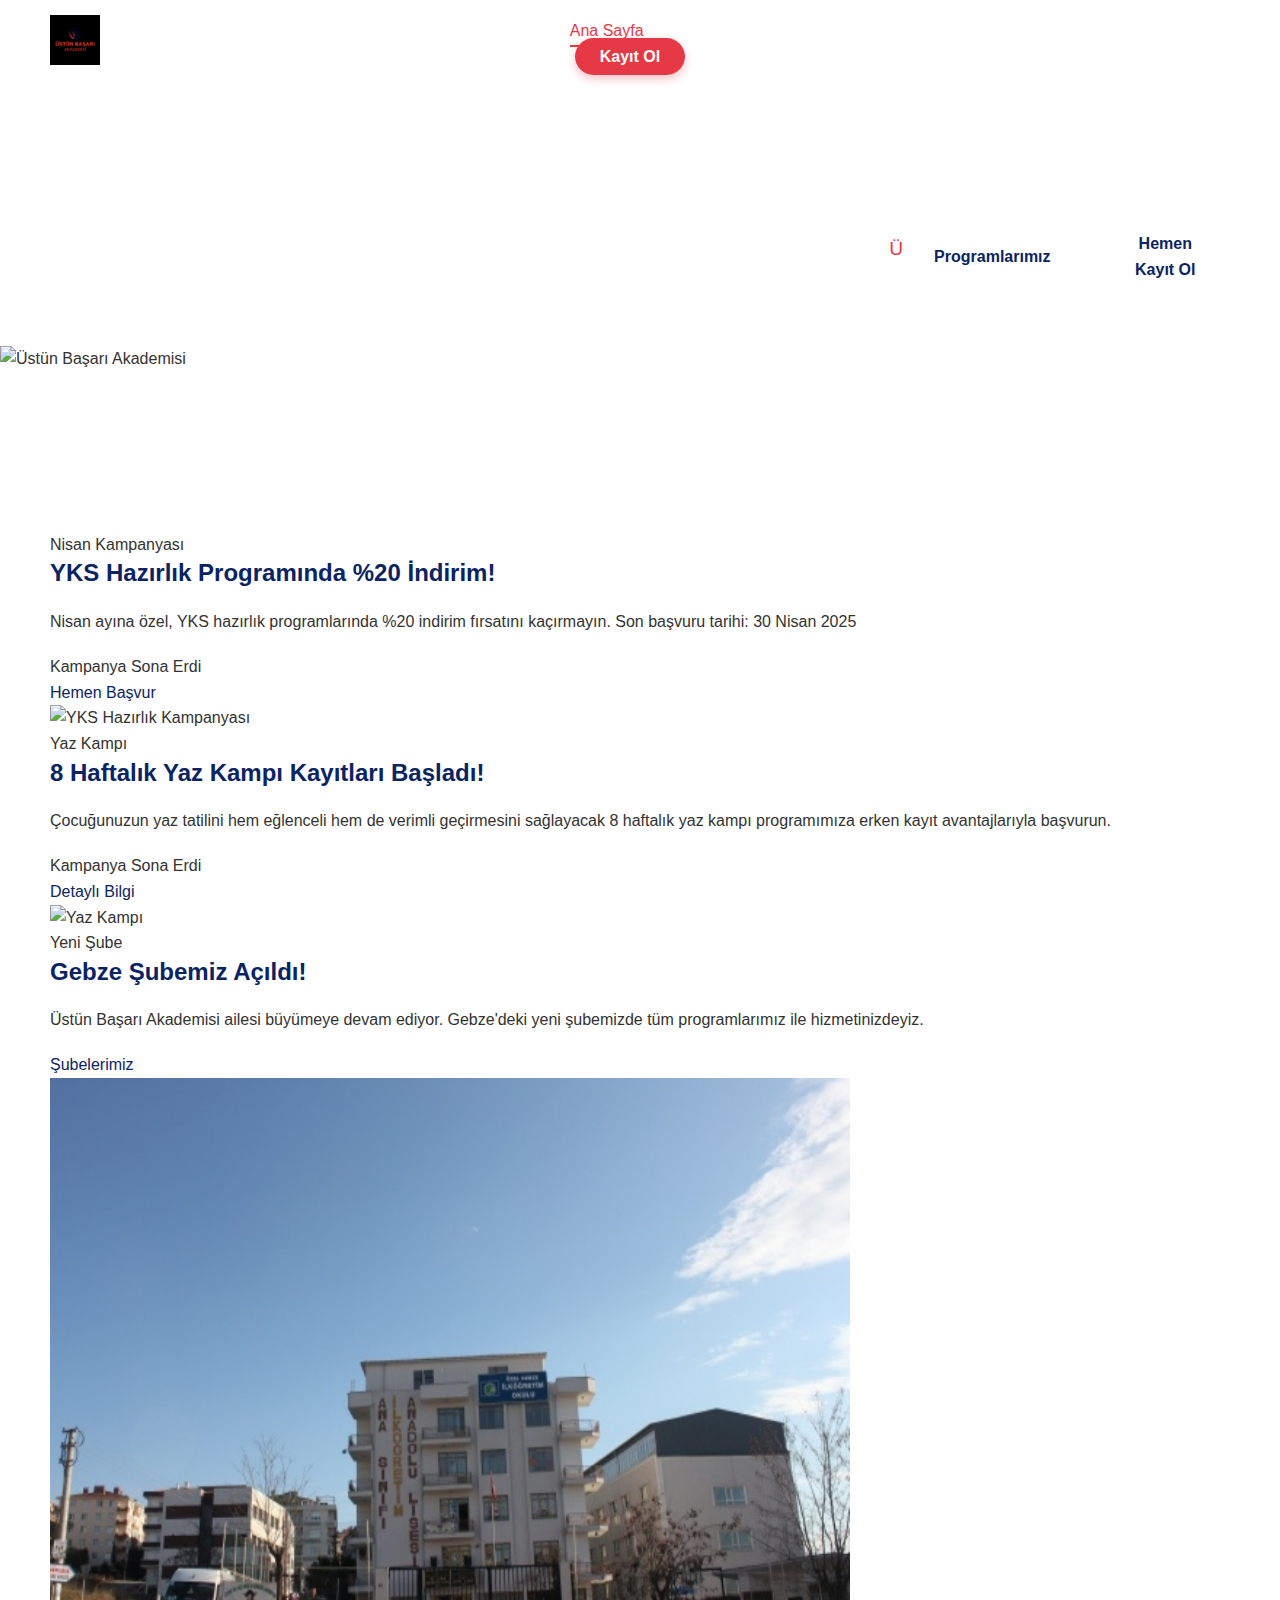
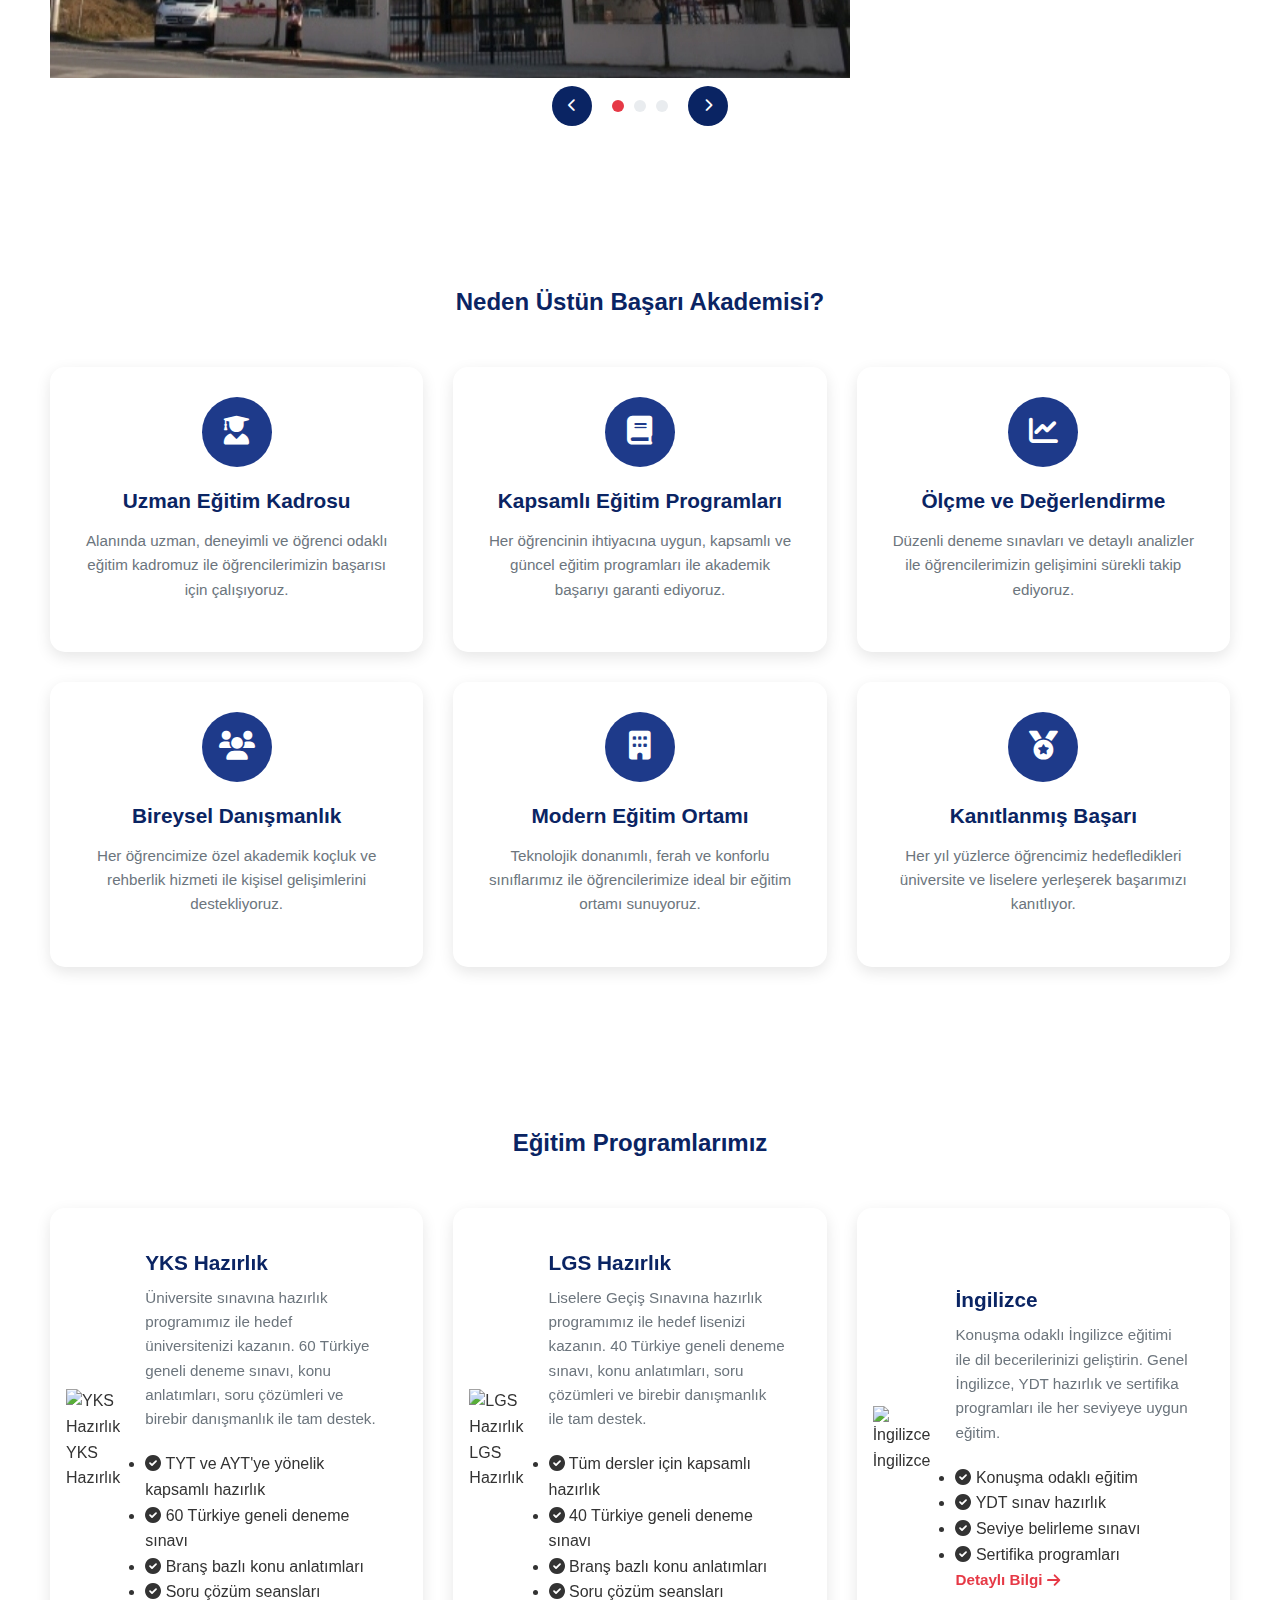
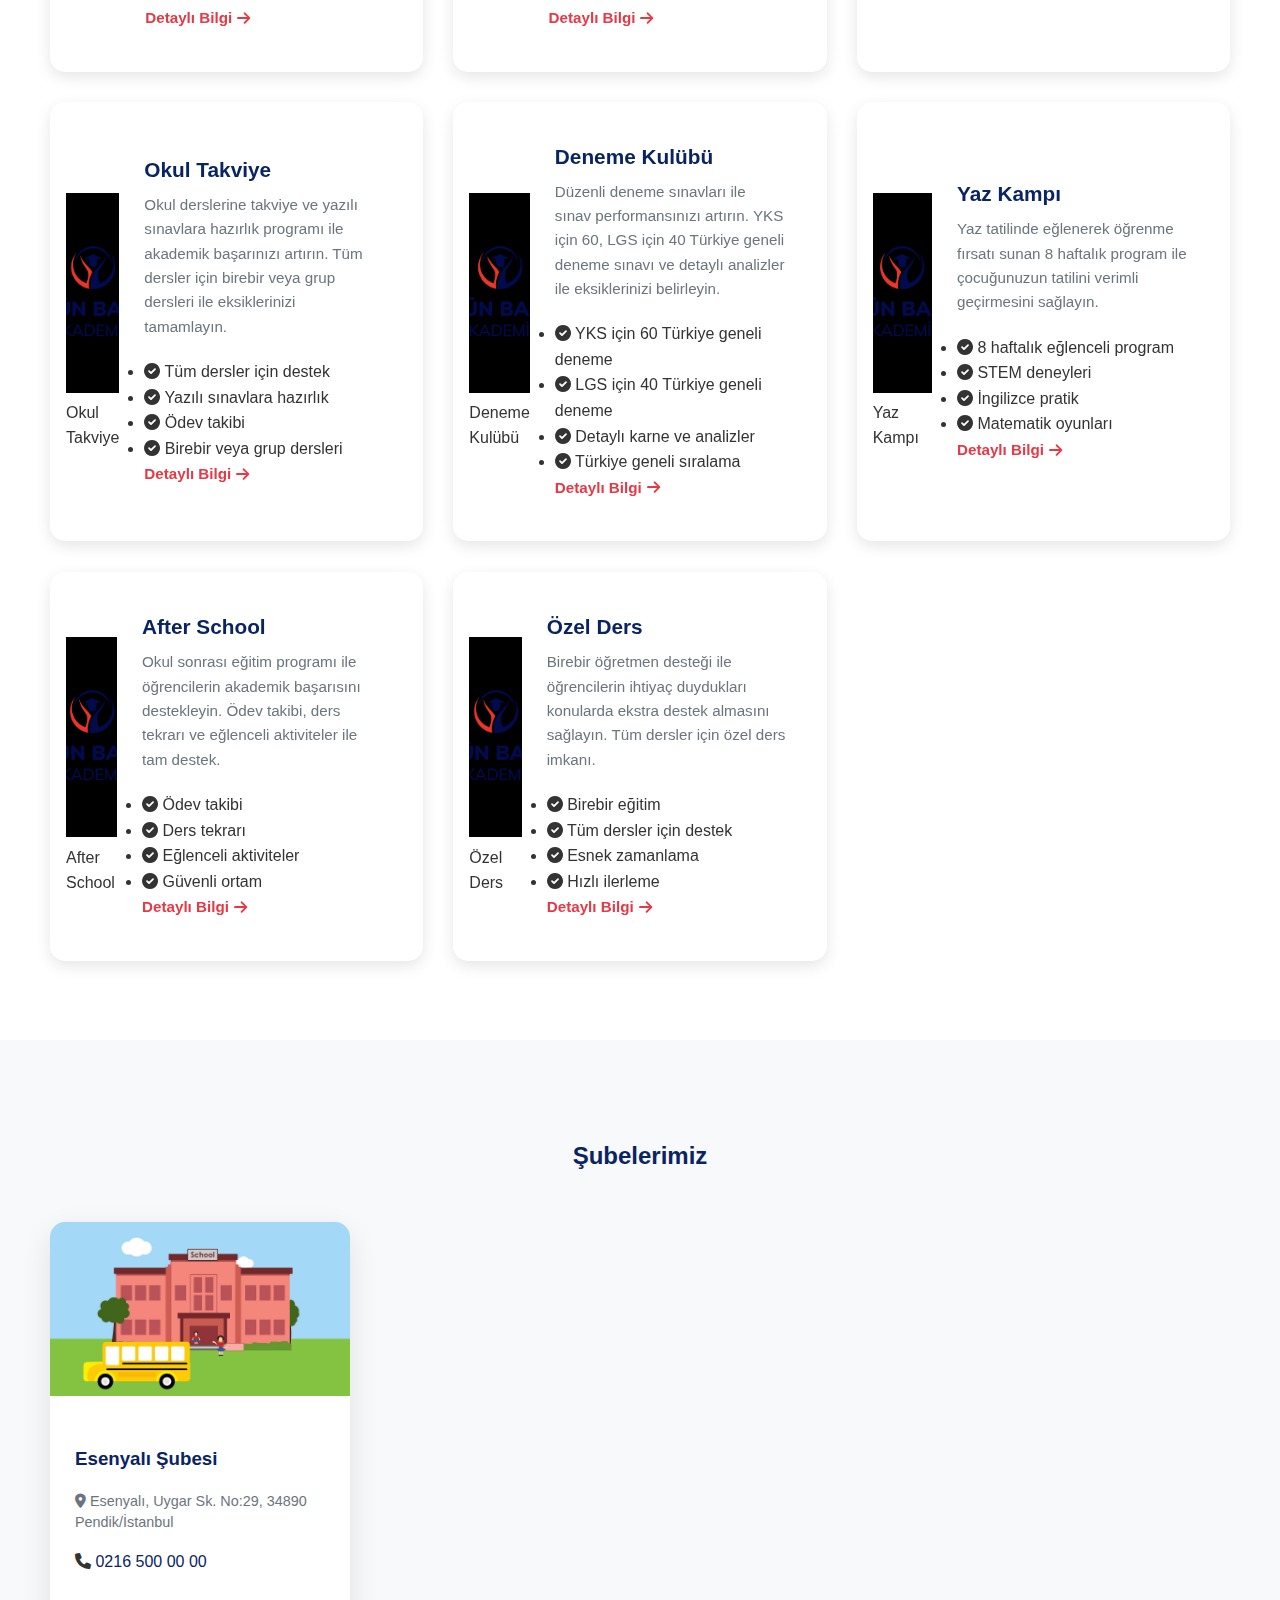
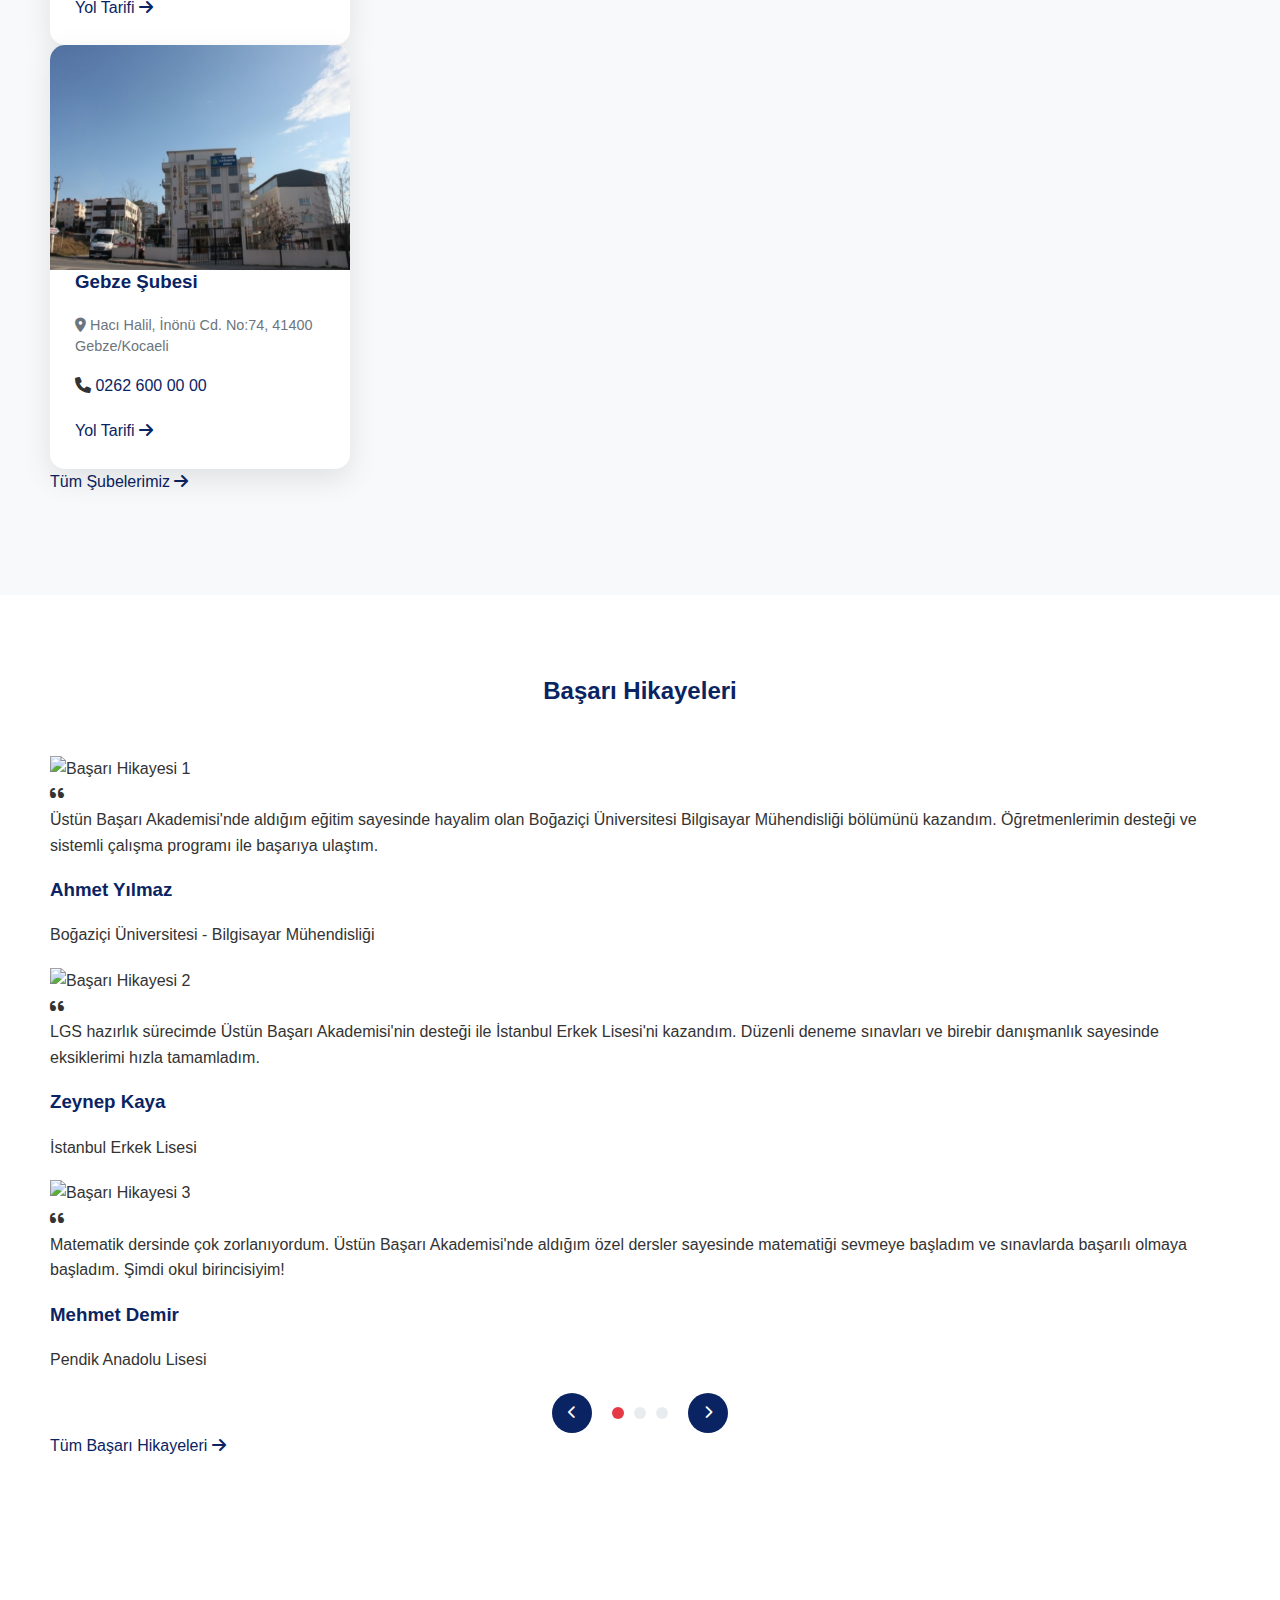
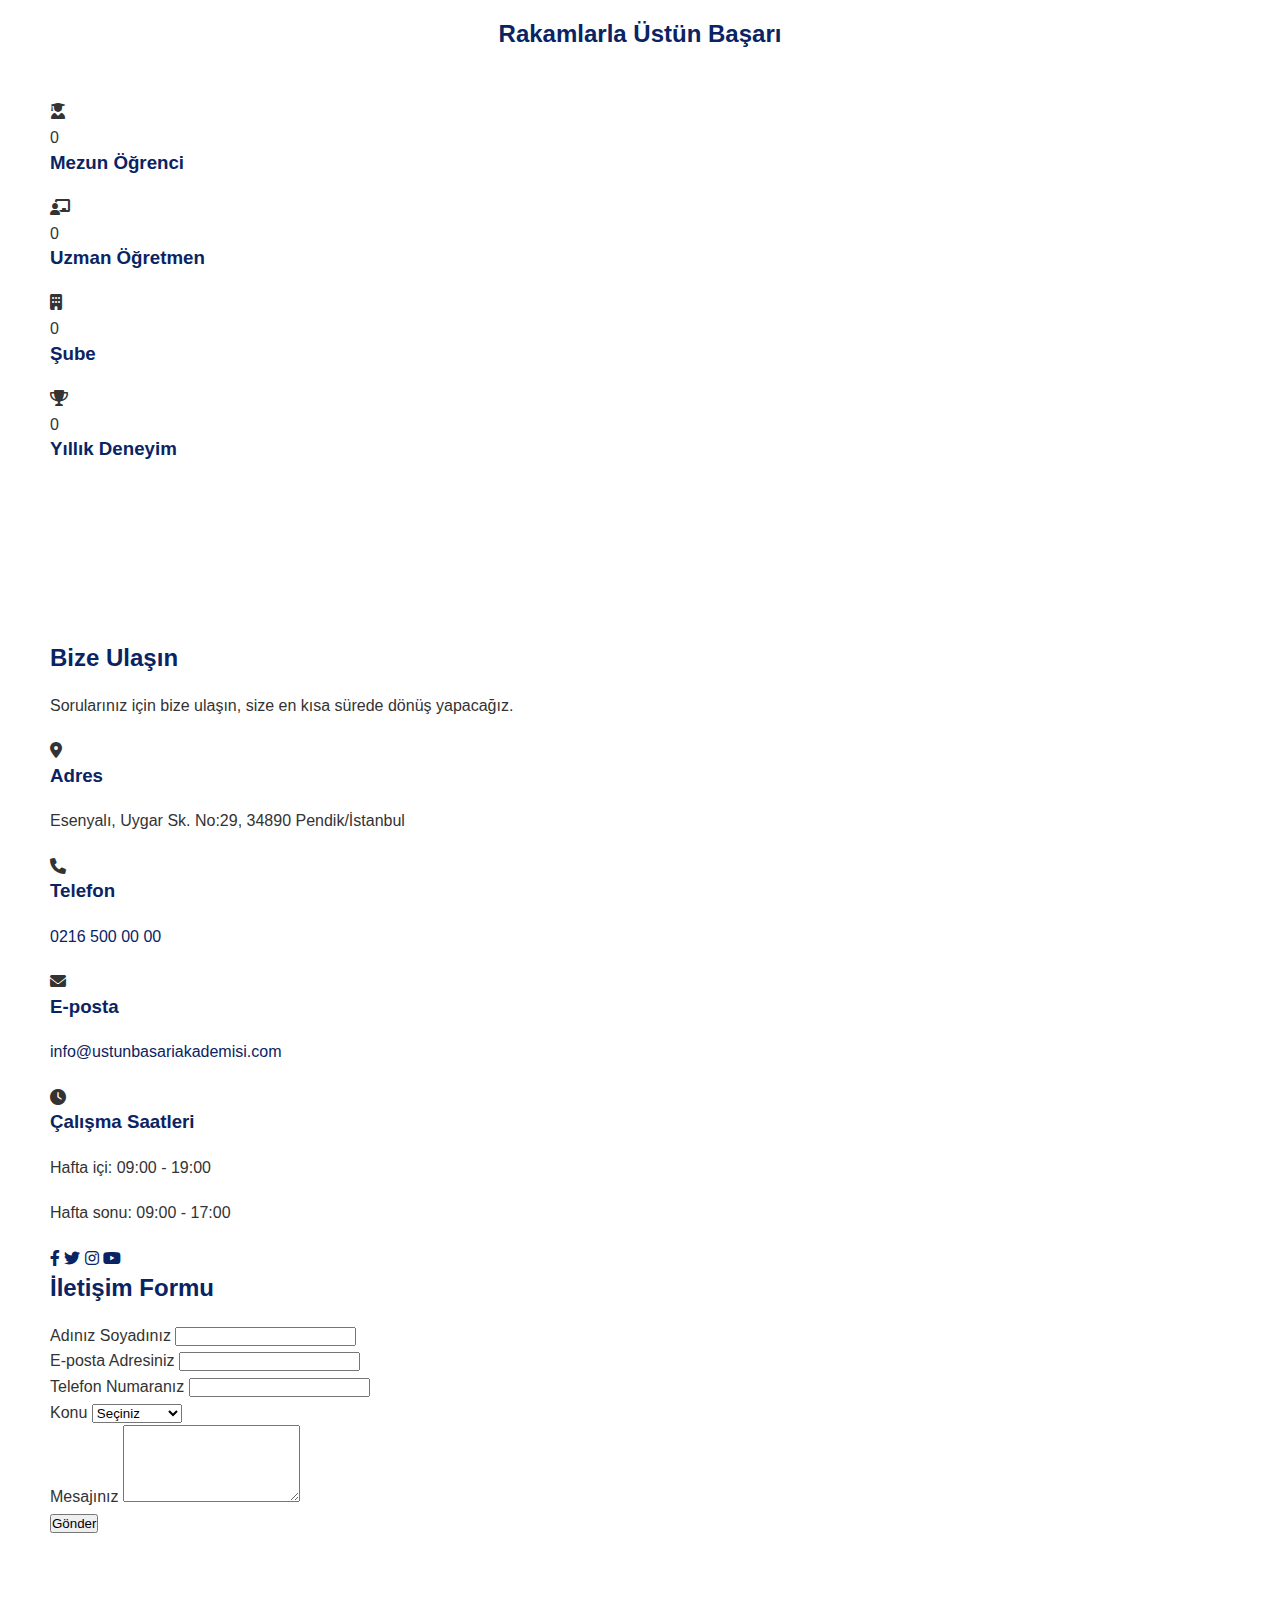
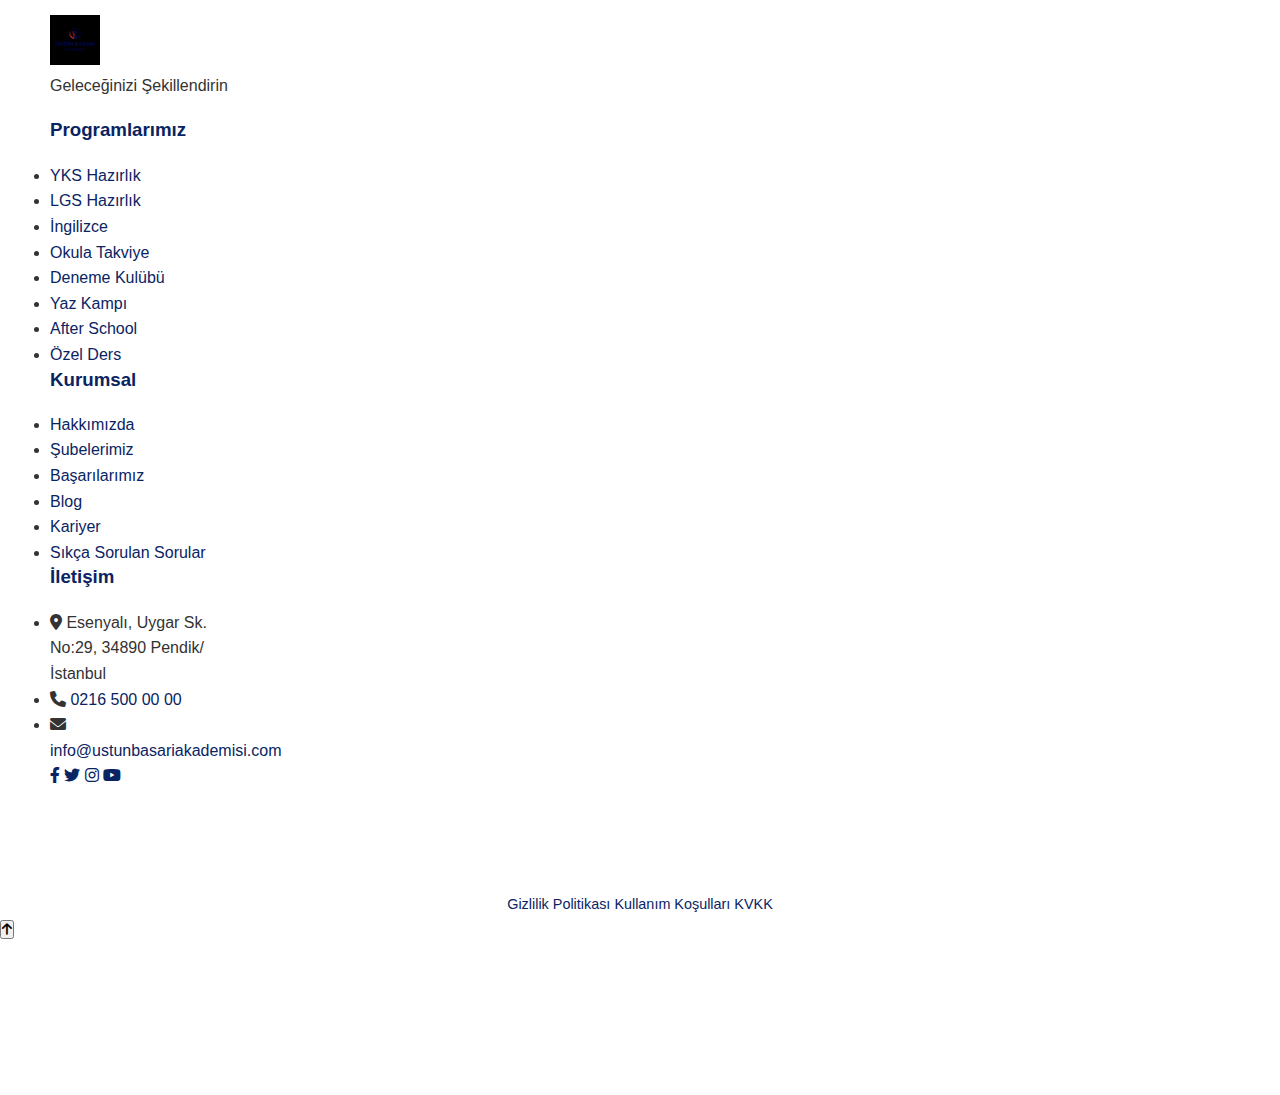
==== commit 842bb3fe: "Add files via upload" ====
--- a/index.html
+++ b/index.html
@@ -1,61 +1,64 @@
+<!DOCTYPE html>
 <html lang="tr">
 <head>
     <meta charset="UTF-8">
     <meta name="viewport" content="width=device-width, initial-scale=1.0">
     <title>Üstün Başarı Akademisi - Eğitimde Mükemmellik</title>
+    <link rel="stylesheet" href="unified-styles.css">
+    <link rel="stylesheet" href="animations.css">
     <link rel="stylesheet" href="https://cdnjs.cloudflare.com/ajax/libs/font-awesome/6.0.0-beta3/css/all.min.css">
-    <link href="https://fonts.googleapis.com/css2?family=Poppins:wght@300;400;500;600;700;800&display=swap" rel="stylesheet">
-    <link rel="icon" href="images/favicon.png" type="image/png">
-    <link rel="stylesheet" href="all-styles.css">
+    <link rel="icon" type="image/png" href="images/favicon.png">
 </head>
 <body>
-    <!-- Overlay -->
-    <div class="overlay" id="overlay"></div>
-    
     <!-- Header -->
-    <header class="header" id="header">
-        <div class="header-container">
+    <header class="main-header">
+        <div class="container header-container">
             <div class="logo">
                 <a href="index.html">
-                    <img src="images/logo-white.png" alt="Üstün Başarı Akademisi Logo">
+                    <img src="images/logo.png" alt="Üstün Başarı Akademisi Logo">
                 </a>
             </div>
             
             <button class="mobile-menu-toggle" id="mobileMenuToggle">
-                <i class="fas fa-bars"></i>
+                <span class="bar"></span>
+                <span class="bar"></span>
+                <span class="bar"></span>
             </button>
             
-            <ul class="nav-menu">
-                <li class="nav-item">
-                    <a href="index.html" class="nav-link active">Ana Sayfa</a>
-                </li>
-                <li class="nav-item dropdown">
-                    <a href="#" class="nav-link">Programlarımız</a>
-                    <ul class="dropdown-menu">
-                        <li><a href="#" class="dropdown-item">YKS Hazırlık</a></li>
-                        <li><a href="#" class="dropdown-item">LGS Hazırlık</a></li>
-                        <li><a href="#" class="dropdown-item">Okula Takviye</a></li>
-                        <li><a href="#" class="dropdown-item">İngilizce</a></li>
-                        <li><a href="#" class="dropdown-item">Deneme Kulübü</a></li>
-                        <li><a href="#" class="dropdown-item">Yaz Kampı</a></li>
-                        <li><a href="#" class="dropdown-item">After School</a></li>
-                    </ul>
-                </li>
-                <li class="nav-item">
-                    <a href="#" class="nav-link">Şubelerimiz</a>
-                </li>
-                <li class="nav-item">
-                    <a href="#" class="nav-link">Başarılarımız</a>
-                </li>
-                <li class="nav-item">
-                    <a href="#" class="nav-link">Hakkımızda</a>
-                </li>
-                <li class="nav-item">
-                    <a href="#" class="nav-link">İletişim</a>
-                </li>
-            </ul>
-            
-            <a href="#" class="register-button">Kayıt Ol</a>
+            <nav class="main-nav">
+                <ul class="nav-menu">
+                    <li class="nav-item">
+                        <a href="index.html" class="nav-link active">Ana Sayfa</a>
+                    </li>
+                    <li class="nav-item dropdown">
+                        <a href="#" class="nav-link">Programlarımız</a>
+                        <ul class="dropdown-menu">
+                            <li><a href="yks-hazirlik.html" class="dropdown-link">YKS Hazırlık</a></li>
+                            <li><a href="lgs-hazirlik.html" class="dropdown-link">LGS Hazırlık</a></li>
+                            <li><a href="ingilizce.html" class="dropdown-link">İngilizce</a></li>
+                            <li><a href="okul-takviye.html" class="dropdown-link">Okula Takviye</a></li>
+                            <li><a href="deneme-klubu.html" class="dropdown-link">Deneme Kulübü</a></li>
+                            <li><a href="yaz-kampi.html" class="dropdown-link">Yaz Kampı</a></li>
+                            <li><a href="after-school.html" class="dropdown-link">After School</a></li>
+                            <li><a href="ozel-ders.html" class="dropdown-link">Özel Ders</a></li>
+                        </ul>
+                    </li>
+                    <li class="nav-item">
+                        <a href="subelerimiz.html" class="nav-link">Şubelerimiz</a>
+                    </li>
+                    <li class="nav-item">
+                        <a href="hakkimizda.html" class="nav-link">Hakkımızda</a>
+                    </li>
+                    <li class="nav-item">
+                        <a href="basarilarimiz.html" class="nav-link">Başarılarımız</a>
+                    </li>
+                    <li class="nav-item">
+                        <a href="iletisim.html" class="nav-link">İletişim</a>
+                    </li>
+                </ul>
+                
+                <a href="kayit.html" class="register-button">Kayıt Ol</a>
+            </nav>
         </div>
     </header>
     
@@ -67,7 +70,7 @@
         
         <ul class="mobile-nav-menu">
             <li class="mobile-nav-item">
-                <a href="index.html" class="mobile-nav-link">Ana Sayfa</a>
+                <a href="index.html" class="mobile-nav-link active">Ana Sayfa</a>
             </li>
             <li class="mobile-nav-item">
                 <a href="#" class="mobile-nav-link">Programlarımız</a>
@@ -76,329 +79,890 @@
                 </button>
                 <ul class="mobile-dropdown-menu" id="programsDropdown">
                     <li class="mobile-dropdown-item">
-                        <a href="#" class="mobile-dropdown-link">YKS Hazırlık</a>
+                        <a href="yks-hazirlik.html" class="mobile-dropdown-link">YKS Hazırlık</a>
                     </li>
                     <li class="mobile-dropdown-item">
-                        <a href="#" class="mobile-dropdown-link">LGS Hazırlık</a>
+                        <a href="lgs-hazirlik.html" class="mobile-dropdown-link">LGS Hazırlık</a>
                     </li>
                     <li class="mobile-dropdown-item">
-                        <a href="#" class="mobile-dropdown-link">Okula Takviye</a>
+                        <a href="okul-takviye.html" class="mobile-dropdown-link">Okula Takviye</a>
                     </li>
                     <li class="mobile-dropdown-item">
-                        <a href="#" class="mobile-dropdown-link">İngilizce</a>
+                        <a href="ingilizce.html" class="mobile-dropdown-link">İngilizce</a>
                     </li>
                     <li class="mobile-dropdown-item">
-                        <a href="#" class="mobile-dropdown-link">Deneme Kulübü</a>
+                        <a href="deneme-klubu.html" class="mobile-dropdown-link">Deneme Kulübü</a>
                     </li>
                     <li class="mobile-dropdown-item">
-                        <a href="#" class="mobile-dropdown-link">Yaz Kampı</a>
+                        <a href="yaz-kampi.html" class="mobile-dropdown-link">Yaz Kampı</a>
                     </li>
                     <li class="mobile-dropdown-item">
-                        <a href="#" class="mobile-dropdown-link">After School</a>
+                        <a href="after-school.html" class="mobile-dropdown-link">After School</a>
+                    </li>
+                    <li class="mobile-dropdown-item">
+                        <a href="ozel-ders.html" class="mobile-dropdown-link">Özel Ders</a>
                     </li>
                 </ul>
             </li>
             <li class="mobile-nav-item">
-                <a href="#" class="mobile-nav-link">Şubelerimiz</a>
+                <a href="subelerimiz.html" class="mobile-nav-link">Şubelerimiz</a>
             </li>
             <li class="mobile-nav-item">
-                <a href="#" class="mobile-nav-link">Başarılarımız</a>
+                <a href="hakkimizda.html" class="mobile-nav-link">Hakkımızda</a>
             </li>
             <li class="mobile-nav-item">
-                <a href="#" class="mobile-nav-link">Hakkımızda</a>
+                <a href="basarilarimiz.html" class="mobile-nav-link">Başarılarımız</a>
             </li>
             <li class="mobile-nav-item">
-                <a href="#" class="mobile-nav-link">İletişim</a>
+                <a href="iletisim.html" class="mobile-nav-link">İletişim</a>
             </li>
         </ul>
         
-        <a href="#" class="mobile-register-button">Kayıt Ol</a>
+        <a href="kayit.html" class="mobile-register-button">Kayıt Ol</a>
     </div>
     
-    <!-- Hero Bölümü -->
-    <section class="hero-container">
+    <!-- Hero Section -->
+    <section class="hero-section">
         <div class="hero-content">
-            <!-- Sol Bölüm - Metin -->
-            <div class="hero-text">
-                <div class="hero-subtitle">Eğitimde Mükemmellik</div>
-                <h1 class="hero-title">Geleceğinizi Birlikte İnşa Edelim</h1>
-                <p class="hero-description">Üstün Başarı Akademisi olarak, öğrencilerimizin potansiyellerini en üst düzeye çıkarmalarına yardımcı olmak için kaliteli eğitim ve bireysel koçluk hizmetleri sunuyoruz.</p>
-                
-                <!-- Program Kartları -->
-                <div class="program-cards">
-                    <div class="program-card">
-                        <div class="program-icon">
-                            <i class="fas fa-graduation-cap"></i>
-                        </div>
-                        <div class="program-info">
-                            <h3>YKS Hazırlık</h3>
-                            <p>Üniversiteye hazırlık</p>
-                        </div>
-                    </div>
+            <h1 class="hero-title animate-on-scroll" data-animation="animate-fade-in-up">Eğitimde Mükemmelliğin Adresi</h1>
+            <p class="hero-subtitle animate-on-scroll" data-animation="animate-fade-in-up" data-delay="0.2">Üstün Başarı Akademisi ile geleceğinizi şekillendirin</p>
+            <div class="hero-buttons animate-on-scroll" data-animation="animate-fade-in-up" data-delay="0.4">
+                <a href="#programs" class="hero-button primary">Programlarımız</a>
+                <a href="kayit.html" class="hero-button secondary">Hemen Kayıt Ol</a>
+            </div>
+        </div>
+        <div class="hero-image">
+            <img src="images/hero-image.png" alt="Üstün Başarı Akademisi">
+        </div>
+    </section>
+    
+    <!-- Announcement Section -->
+    <section class="announcement-section">
+        <div class="container">
+            <div class="announcement-slider">
+                <div class="announcement-slide active">
+                    <div class="announcement-content">
+                        <div class="announcement-badge">Nisan Kampanyası</div>
+                        <h2 class="announcement-title">YKS Hazırlık Programında %20 İndirim!</h2>
+                        <p class="announcement-description">Nisan ayına özel, YKS hazırlık programlarında %20 indirim fırsatını kaçırmayın. Son başvuru tarihi: 30 Nisan 2025</p>
+                        <div class="countdown-timer" data-end-date="2025-04-30T23:59:59">
+                            <div class="countdown-item">
+                                <span class="countdown-value days">00</span>
+                                <span class="countdown-label">Gün</span>
+                            </div>
+                            <div class="countdown-item">
+                                <span class="countdown-value hours">00</span>
+                                <span class="countdown-label">Saat</span>
+                            </div>
+                            <div class="countdown-item">
+                                <span class="countdown-value minutes">00</span>
+                                <span class="countdown-label">Dakika</span>
+                            </div>
+                            <div class="countdown-item">
+                                <span class="countdown-value seconds">00</span>
+                                <span class="countdown-label">Saniye</span>
+                            </div>
+                        </div>
+                        <a href="kayit.html" class="announcement-button">Hemen Başvur</a>
+                    </div>
+                    <div class="announcement-image">
+                        <img src="images/yks-campaign.png" alt="YKS Hazırlık Kampanyası">
+                    </div>
+                </div>
+                
+                <div class="announcement-slide">
+                    <div class="announcement-content">
+                        <div class="announcement-badge">Yaz Kampı</div>
+                        <h2 class="announcement-title">8 Haftalık Yaz Kampı Kayıtları Başladı!</h2>
+                        <p class="announcement-description">Çocuğunuzun yaz tatilini hem eğlenceli hem de verimli geçirmesini sağlayacak 8 haftalık yaz kampı programımıza erken kayıt avantajlarıyla başvurun.</p>
+                        <div class="countdown-timer" data-end-date="2025-05-31T23:59:59">
+                            <div class="countdown-item">
+                                <span class="countdown-value days">00</span>
+                                <span class="countdown-label">Gün</span>
+                            </div>
+                            <div class="countdown-item">
+                                <span class="countdown-value hours">00</span>
+                                <span class="countdown-label">Saat</span>
+                            </div>
+                            <div class="countdown-item">
+                                <span class="countdown-value minutes">00</span>
+                                <span class="countdown-label">Dakika</span>
+                            </div>
+                            <div class="countdown-item">
+                                <span class="countdown-value seconds">00</span>
+                                <span class="countdown-label">Saniye</span>
+                            </div>
+                        </div>
+                        <a href="yaz-kampi.html" class="announcement-button">Detaylı Bilgi</a>
+                    </div>
+                    <div class="announcement-image">
+                        <img src="images/summer-camp.png" alt="Yaz Kampı">
+                    </div>
+                </div>
+                
+                <div class="announcement-slide">
+                    <div class="announcement-content">
+                        <div class="announcement-badge">Yeni Şube</div>
+                        <h2 class="announcement-title">Gebze Şubemiz Açıldı!</h2>
+                        <p class="announcement-description">Üstün Başarı Akademisi ailesi büyümeye devam ediyor. Gebze'deki yeni şubemizde tüm programlarımız ile hizmetinizdeyiz.</p>
+                        <a href="subelerimiz.html" class="announcement-button">Şubelerimiz</a>
+                    </div>
+                    <div class="announcement-image">
+                        <img src="images/gebze-branch.png" alt="Gebze Şubesi">
+                    </div>
+                </div>
+            </div>
+            
+            <div class="slider-controls">
+                <button class="slider-prev"><i class="fas fa-chevron-left"></i></button>
+                <div class="slider-dots">
+                    <span class="dot active"></span>
+                    <span class="dot"></span>
+                    <span class="dot"></span>
+                </div>
+                <button class="slider-next"><i class="fas fa-chevron-right"></i></button>
+            </div>
+        </div>
+    </section>
+    
+    <!-- Features Section -->
+    <section class="features-section">
+        <div class="container">
+            <h2 class="section-title animate-on-scroll" data-animation="animate-fade-in-up">Neden Üstün Başarı Akademisi?</h2>
+            
+            <div class="features-grid">
+                <div class="feature-card animate-on-scroll" data-animation="animate-fade-in-up" data-delay="0.1">
+                    <div class="feature-icon">
+                        <i class="fas fa-user-graduate"></i>
+                    </div>
+                    <h3 class="feature-title">Uzman Eğitim Kadrosu</h3>
+                    <p class="feature-description">Alanında uzman, deneyimli ve öğrenci odaklı eğitim kadromuz ile öğrencilerimizin başarısı için çalışıyoruz.</p>
+                </div>
+                
+                <div class="feature-card animate-on-scroll" data-animation="animate-fade-in-up" data-delay="0.2">
+                    <div class="feature-icon">
+                        <i class="fas fa-book"></i>
+                    </div>
+                    <h3 class="feature-title">Kapsamlı Eğitim Programları</h3>
+                    <p class="feature-description">Her öğrencinin ihtiyacına uygun, kapsamlı ve güncel eğitim programları ile akademik başarıyı garanti ediyoruz.</p>
+                </div>
+                
+                <div class="feature-card animate-on-scroll" data-animation="animate-fade-in-up" data-delay="0.3">
+                    <div class="feature-icon">
+                        <i class="fas fa-chart-line"></i>
+                    </div>
+                    <h3 class="feature-title">Ölçme ve Değerlendirme</h3>
+                    <p class="feature-description">Düzenli deneme sınavları ve detaylı analizler ile öğrencilerimizin gelişimini sürekli takip ediyoruz.</p>
+                </div>
+                
+                <div class="feature-card animate-on-scroll" data-animation="animate-fade-in-up" data-delay="0.4">
+                    <div class="feature-icon">
+                        <i class="fas fa-users"></i>
+                    </div>
+                    <h3 class="feature-title">Bireysel Danışmanlık</h3>
+                    <p class="feature-description">Her öğrencimize özel akademik koçluk ve rehberlik hizmeti ile kişisel gelişimlerini destekliyoruz.</p>
+                </div>
+                
+                <div class="feature-card animate-on-scroll" data-animation="animate-fade-in-up" data-delay="0.5">
+                    <div class="feature-icon">
+                        <i class="fas fa-building"></i>
+                    </div>
+                    <h3 class="feature-title">Modern Eğitim Ortamı</h3>
+                    <p class="feature-description">Teknolojik donanımlı, ferah ve konforlu sınıflarımız ile öğrencilerimize ideal bir eğitim ortamı sunuyoruz.</p>
+                </div>
+                
+                <div class="feature-card animate-on-scroll" data-animation="animate-fade-in-up" data-delay="0.6">
+                    <div class="feature-icon">
+                        <i class="fas fa-medal"></i>
+                    </div>
+                    <h3 class="feature-title">Kanıtlanmış Başarı</h3>
+                    <p class="feature-description">Her yıl yüzlerce öğrencimiz hedefledikleri üniversite ve liselere yerleşerek başarımızı kanıtlıyor.</p>
+                </div>
+            </div>
+        </div>
+    </section>
+    
+    <!-- Programs Section -->
+    <section id="programs" class="programs-section">
+        <div class="container">
+            <h2 class="section-title animate-on-scroll" data-animation="animate-fade-in-up">Eğitim Programlarımız</h2>
+            
+            <div class="programs-grid">
+                <div class="program-card animate-on-scroll" data-animation="animate-fade-in-up" data-delay="0.1">
+                    <div class="program-card-image">
+                        <img src="images/yks-hazirlik.png" alt="YKS Hazırlık">
+                        <div class="program-card-badge">YKS Hazırlık</div>
+                    </div>
+                    <div class="program-card-content">
+                        <h3 class="program-card-title">YKS Hazırlık</h3>
+                        <p class="program-card-description">Üniversite sınavına hazırlık programımız ile hedef üniversitenizi kazanın. 60 Türkiye geneli deneme sınavı, konu anlatımları, soru çözümleri ve birebir danışmanlık ile tam destek.</p>
+                        <ul class="program-card-features">
+                            <li><i class="fas fa-check-circle"></i> TYT ve AYT'ye yönelik kapsamlı hazırlık</li>
+                            <li><i class="fas fa-check-circle"></i> 60 Türkiye geneli deneme sınavı</li>
+                            <li><i class="fas fa-check-circle"></i> Branş bazlı konu anlatımları</li>
+                            <li><i class="fas fa-check-circle"></i> Soru çözüm seansları</li>
+                        </ul>
+                        <a href="yks-hazirlik.html" class="program-card-link">Detaylı Bilgi <i class="fas fa-arrow-right"></i></a>
+                    </div>
+                </div>
+                
+                <div class="program-card animate-on-scroll" data-animation="animate-fade-in-up" data-delay="0.2">
+                    <div class="program-card-image">
+                        <img src="images/lgs-hazirlik.png" alt="LGS Hazırlık">
+                        <div class="program-card-badge">LGS Hazırlık</div>
+                    </div>
+                    <div class="program-card-content">
+                        <h3 class="program-card-title">LGS Hazırlık</h3>
+                        <p class="program-card-description">Liselere Geçiş Sınavına hazırlık programımız ile hedef lisenizi kazanın. 40 Türkiye geneli deneme sınavı, konu anlatımları, soru çözümleri ve birebir danışmanlık ile tam destek.</p>
+                        <ul class="program-card-features">
+                            <li><i class="fas fa-check-circle"></i> Tüm dersler için kapsamlı hazırlık</li>
+                            <li><i class="fas fa-check-circle"></i> 40 Türkiye geneli deneme sınavı</li>
+                            <li><i class="fas fa-check-circle"></i> Branş bazlı konu anlatımları</li>
+                            <li><i class="fas fa-check-circle"></i> Soru çözüm seansları</li>
+                        </ul>
+                        <a href="lgs-hazirlik.html" class="program-card-link">Detaylı Bilgi <i class="fas fa-arrow-right"></i></a>
+                    </div>
+                </div>
+                
+                <div class="program-card animate-on-scroll" data-animation="animate-fade-in-up" data-delay="0.3">
+                    <div class="program-card-image">
+                        <img src="images/ingilizce.png" alt="İngilizce">
+                        <div class="program-card-badge">İngilizce</div>
+                    </div>
+                    <div class="program-card-content">
+                        <h3 class="program-card-title">İngilizce</h3>
+                        <p class="program-card-description">Konuşma odaklı İngilizce eğitimi ile dil becerilerinizi geliştirin. Genel İngilizce, YDT hazırlık ve sertifika programları ile her seviyeye uygun eğitim.</p>
+                        <ul class="program-card-features">
+                            <li><i class="fas fa-check-circle"></i> Konuşma odaklı eğitim</li>
+                            <li><i class="fas fa-check-circle"></i> YDT sınav hazırlık</li>
+                            <li><i class="fas fa-check-circle"></i> Seviye belirleme sınavı</li>
+                            <li><i class="fas fa-check-circle"></i> Sertifika programları</li>
+                        </ul>
+                        <a href="ingilizce.html" class="program-card-link">Detaylı Bilgi <i class="fas fa-arrow-right"></i></a>
+                    </div>
+                </div>
+                
+                <div class="program-card animate-on-scroll" data-animation="animate-fade-in-up" data-delay="0.4">
+                    <div class="program-card-image">
+                        <img src="images/okul-takviye.png" alt="Okul Takviye">
+                        <div class="program-card-badge">Okul Takviye</div>
+                    </div>
+                    <div class="program-card-content">
+                        <h3 class="program-card-title">Okul Takviye</h3>
+                        <p class="program-card-description">Okul derslerine takviye ve yazılı sınavlara hazırlık programı ile akademik başarınızı artırın. Tüm dersler için birebir veya grup dersleri ile eksiklerinizi tamamlayın.</p>
+                        <ul class="program-card-features">
+                            <li><i class="fas fa-check-circle"></i> Tüm dersler için destek</li>
+                            <li><i class="fas fa-check-circle"></i> Yazılı sınavlara hazırlık</li>
+                            <li><i class="fas fa-check-circle"></i> Ödev takibi</li>
+                            <li><i class="fas fa-check-circle"></i> Birebir veya grup dersleri</li>
+                        </ul>
+                        <a href="okul-takviye.html" class="program-card-link">Detaylı Bilgi <i class="fas fa-arrow-right"></i></a>
+                    </div>
+                </div>
+                
+                <div class="program-card animate-on-scroll" data-animation="animate-fade-in-up" data-delay="0.5">
+                    <div class="program-card-image">
+                        <img src="images/deneme-klubu.png" alt="Deneme Kulübü">
+                        <div class="program-card-badge">Deneme Kulübü</div>
+                    </div>
+                    <div class="program-card-content">
+                        <h3 class="program-card-title">Deneme Kulübü</h3>
+                        <p class="program-card-description">Düzenli deneme sınavları ile sınav performansınızı artırın. YKS için 60, LGS için 40 Türkiye geneli deneme sınavı ve detaylı analizler ile eksiklerinizi belirleyin.</p>
+                        <ul class="program-card-features">
+                            <li><i class="fas fa-check-circle"></i> YKS için 60 Türkiye geneli deneme</li>
+                            <li><i class="fas fa-check-circle"></i> LGS için 40 Türkiye geneli deneme</li>
+                            <li><i class="fas fa-check-circle"></i> Detaylı karne ve analizler</li>
+                            <li><i class="fas fa-check-circle"></i> Türkiye geneli sıralama</li>
+                        </ul>
+                        <a href="deneme-klubu.html" class="program-card-link">Detaylı Bilgi <i class="fas fa-arrow-right"></i></a>
+                    </div>
+                </div>
+                
+                <div class="program-card animate-on-scroll" data-animation="animate-fade-in-up" data-delay="0.6">
+                    <div class="program-card-image">
+                        <img src="images/yaz-kampi.png" alt="Yaz Kampı">
+                        <div class="program-card-badge">Yaz Kampı</div>
+                    </div>
+                    <div class="program-card-content">
+                        <h3 class="program-card-title">Yaz Kampı</h3>
+                        <p class="program-card-description">Yaz tatilinde eğlenerek öğrenme fırsatı sunan 8 haftalık program ile çocuğunuzun tatilini verimli geçirmesini sağlayın.</p>
+                        <ul class="program-card-features">
+                            <li><i class="fas fa-check-circle"></i> 8 haftalık eğlenceli program</li>
+                            <li><i class="fas fa-check-circle"></i> STEM deneyleri</li>
+                            <li><i class="fas fa-check-circle"></i> İngilizce pratik</li>
+                            <li><i class="fas fa-check-circle"></i> Matematik oyunları</li>
+                        </ul>
+                        <a href="yaz-kampi.html" class="program-card-link">Detaylı Bilgi <i class="fas fa-arrow-right"></i></a>
+                    </div>
+                </div>
+                
+                <div class="program-card animate-on-scroll" data-animation="animate-fade-in-up" data-delay="0.7">
+                    <div class="program-card-image">
+                        <img src="images/after-school.png" alt="After School">
+                        <div class="program-card-badge">After School</div>
+                    </div>
+                    <div class="program-card-content">
+                        <h3 class="program-card-title">After School</h3>
+                        <p class="program-card-description">Okul sonrası eğitim programı ile öğrencilerin akademik başarısını destekleyin. Ödev takibi, ders tekrarı ve eğlenceli aktiviteler ile tam destek.</p>
+                        <ul class="program-card-features">
+                            <li><i class="fas fa-check-circle"></i> Ödev takibi</li>
+                            <li><i class="fas fa-check-circle"></i> Ders tekrarı</li>
+                            <li><i class="fas fa-check-circle"></i> Eğlenceli aktiviteler</li>
+                            <li><i class="fas fa-check-circle"></i> Güvenli ortam</li>
+                        </ul>
+                        <a href="after-school.html" class="program-card-link">Detaylı Bilgi <i class="fas fa-arrow-right"></i></a>
+                    </div>
+                </div>
+                
+                <div class="program-card animate-on-scroll" data-animation="animate-fade-in-up" data-delay="0.8">
+                    <div class="program-card-image">
+                        <img src="images/ozel-ders.png" alt="Özel Ders">
+                        <div class="program-card-badge">Özel Ders</div>
+                    </div>
+                    <div class="program-card-content">
+                        <h3 class="program-card-title">Özel Ders</h3>
+                        <p class="program-card-description">Birebir öğretmen desteği ile öğrencilerin ihtiyaç duydukları konularda ekstra destek almasını sağlayın. Tüm dersler için özel ders imkanı.</p>
+                        <ul class="program-card-features">
+                            <li><i class="fas fa-check-circle"></i> Birebir eğitim</li>
+                            <li><i class="fas fa-check-circle"></i> Tüm dersler için destek</li>
+                            <li><i class="fas fa-check-circle"></i> Esnek zamanlama</li>
+                            <li><i class="fas fa-check-circle"></i> Hızlı ilerleme</li>
+                        </ul>
+                        <a href="ozel-ders.html" class="program-card-link">Detaylı Bilgi <i class="fas fa-arrow-right"></i></a>
+                    </div>
+                </div>
+            </div>
+        </div>
+    </section>
+    
+    <!-- Branches Section -->
+    <section class="branches-section">
+        <div class="container">
+            <h2 class="section-title animate-on-scroll" data-animation="animate-fade-in-up">Şubelerimiz</h2>
+            
+            <div class="branches-grid">
+                <div class="branch-card animate-on-scroll" data-animation="animate-fade-in-up" data-delay="0.1">
+                    <div class="branch-image">
+                        <img src="images/esenyali-branch.png" alt="Esenyalı Şubesi">
+                    </div>
+                    <div class="branch-content">
+                        <h3 class="branch-title">Esenyalı Şubesi</h3>
+                        <p class="branch-address"><i class="fas fa-map-marker-alt"></i> Esenyalı, Uygar Sk. No:29, 34890 Pendik/İstanbul</p>
+                        <p class="branch-phone"><i class="fas fa-phone"></i> <a href="tel:+902165000000">0216 500 00 00</a></p>
+                        <a href="https://maps.google.com/?q=Esenyalı, Uygar Sk. No:29, 34890 Pendik/İstanbul" target="_blank" class="branch-link">Yol Tarifi <i class="fas fa-arrow-right"></i></a>
+                    </div>
+                </div>
+                
+                <div class="branch-card animate-on-scroll" data-animation="animate-fade-in-up" data-delay="0.2">
+                    <div class="branch-image">
+                        <img src="images/gebze-branch.png" alt="Gebze Şubesi">
+                    </div>
+                    <div class="branch-content">
+                        <h3 class="branch-title">Gebze Şubesi</h3>
+                        <p class="branch-address"><i class="fas fa-map-marker-alt"></i> Hacı Halil, İnönü Cd. No:74, 41400 Gebze/Kocaeli</p>
+                        <p class="branch-phone"><i class="fas fa-phone"></i> <a href="tel:+902626000000">0262 600 00 00</a></p>
+                        <a href="https://maps.google.com/?q=Hacı Halil, İnönü Cd. No:74, 41400 Gebze/Kocaeli" target="_blank" class="branch-link">Yol Tarifi <i class="fas fa-arrow-right"></i></a>
+                    </div>
+                </div>
+            </div>
+            
+            <div class="branches-cta animate-on-scroll" data-animation="animate-fade-in-up">
+                <a href="subelerimiz.html" class="branches-button">Tüm Şubelerimiz <i class="fas fa-arrow-right"></i></a>
+            </div>
+        </div>
+    </section>
+    
+    <!-- Success Stories Section -->
+    <section class="success-stories-section">
+        <div class="container">
+            <h2 class="section-title animate-on-scroll" data-animation="animate-fade-in-up">Başarı Hikayeleri</h2>
+            
+            <div class="success-stories-slider">
+                <div class="success-story-card active animate-on-scroll" data-animation="animate-fade-in-up" data-delay="0.1">
+                    <div class="success-story-image">
+                        <img src="images/success-story1.png" alt="Başarı Hikayesi 1">
+                    </div>
+                    <div class="success-story-content">
+                        <div class="success-story-quote">
+                            <i class="fas fa-quote-left"></i>
+                        </div>
+                        <p class="success-story-text">Üstün Başarı Akademisi'nde aldığım eğitim sayesinde hayalim olan Boğaziçi Üniversitesi Bilgisayar Mühendisliği bölümünü kazandım. Öğretmenlerimin desteği ve sistemli çalışma programı ile başarıya ulaştım.</p>
+                        <div class="success-story-author">
+                            <h3 class="author-name">Ahmet Yılmaz</h3>
+                            <p class="author-school">Boğaziçi Üniversitesi - Bilgisayar Mühendisliği</p>
+                        </div>
+                    </div>
+                </div>
+                
+                <div class="success-story-card animate-on-scroll" data-animation="animate-fade-in-up" data-delay="0.2">
+                    <div class="success-story-image">
+                        <img src="images/success-story2.png" alt="Başarı Hikayesi 2">
+                    </div>
+                    <div class="success-story-content">
+                        <div class="success-story-quote">
+                            <i class="fas fa-quote-left"></i>
+                        </div>
+                        <p class="success-story-text">LGS hazırlık sürecimde Üstün Başarı Akademisi'nin desteği ile İstanbul Erkek Lisesi'ni kazandım. Düzenli deneme sınavları ve birebir danışmanlık sayesinde eksiklerimi hızla tamamladım.</p>
+                        <div class="success-story-author">
+                            <h3 class="author-name">Zeynep Kaya</h3>
+                            <p class="author-school">İstanbul Erkek Lisesi</p>
+                        </div>
+                    </div>
+                </div>
+                
+                <div class="success-story-card animate-on-scroll" data-animation="animate-fade-in-up" data-delay="0.3">
+                    <div class="success-story-image">
+                        <img src="images/success-story3.png" alt="Başarı Hikayesi 3">
+                    </div>
+                    <div class="success-story-content">
+                        <div class="success-story-quote">
+                            <i class="fas fa-quote-left"></i>
+                        </div>
+                        <p class="success-story-text">Matematik dersinde çok zorlanıyordum. Üstün Başarı Akademisi'nde aldığım özel dersler sayesinde matematiği sevmeye başladım ve sınavlarda başarılı olmaya başladım. Şimdi okul birincisiyim!</p>
+                        <div class="success-story-author">
+                            <h3 class="author-name">Mehmet Demir</h3>
+                            <p class="author-school">Pendik Anadolu Lisesi</p>
+                        </div>
+                    </div>
+                </div>
+            </div>
+            
+            <div class="slider-controls">
+                <button class="slider-prev"><i class="fas fa-chevron-left"></i></button>
+                <div class="slider-dots">
+                    <span class="dot active"></span>
+                    <span class="dot"></span>
+                    <span class="dot"></span>
+                </div>
+                <button class="slider-next"><i class="fas fa-chevron-right"></i></button>
+            </div>
+            
+            <div class="success-stories-cta animate-on-scroll" data-animation="animate-fade-in-up">
+                <a href="basarilarimiz.html" class="success-stories-button">Tüm Başarı Hikayeleri <i class="fas fa-arrow-right"></i></a>
+            </div>
+        </div>
+    </section>
+    
+    <!-- Statistics Section -->
+    <section class="statistics-section">
+        <div class="container">
+            <h2 class="section-title animate-on-scroll" data-animation="animate-fade-in-up">Rakamlarla Üstün Başarı</h2>
+            
+            <div class="statistics-grid">
+                <div class="statistic-card animate-on-scroll" data-animation="animate-fade-in-up" data-delay="0.1">
+                    <div class="statistic-icon">
+                        <i class="fas fa-user-graduate"></i>
+                    </div>
+                    <div class="statistic-number" data-count="5000">0</div>
+                    <h3 class="statistic-title">Mezun Öğrenci</h3>
+                </div>
+                
+                <div class="statistic-card animate-on-scroll" data-animation="animate-fade-in-up" data-delay="0.2">
+                    <div class="statistic-icon">
+                        <i class="fas fa-chalkboard-teacher"></i>
+                    </div>
+                    <div class="statistic-number" data-count="120">0</div>
+                    <h3 class="statistic-title">Uzman Öğretmen</h3>
+                </div>
+                
+                <div class="statistic-card animate-on-scroll" data-animation="animate-fade-in-up" data-delay="0.3">
+                    <div class="statistic-icon">
+                        <i class="fas fa-building"></i>
+                    </div>
+                    <div class="statistic-number" data-count="5">0</div>
+                    <h3 class="statistic-title">Şube</h3>
+                </div>
+                
+                <div class="statistic-card animate-on-scroll" data-animation="animate-fade-in-up" data-delay="0.4">
+                    <div class="statistic-icon">
+                        <i class="fas fa-trophy"></i>
+                    </div>
+                    <div class="statistic-number" data-count="15">0</div>
+                    <h3 class="statistic-title">Yıllık Deneyim</h3>
+                </div>
+            </div>
+        </div>
+    </section>
+    
+    <!-- Contact Section -->
+    <section class="contact-section">
+        <div class="container">
+            <div class="contact-content">
+                <div class="contact-info animate-on-scroll" data-animation="animate-fade-in-left">
+                    <h2 class="contact-title">Bize Ulaşın</h2>
+                    <p class="contact-description">Sorularınız için bize ulaşın, size en kısa sürede dönüş yapacağız.</p>
                     
-                    <div class="program-card">
-                        <div class="program-icon">
-                            <i class="fas fa-school"></i>
-                        </div>
-                        <div class="program-info">
-                            <h3>LGS Hazırlık</h3>
-                            <p>Liseye geçiş sınavına hazırlık</p>
+                    <div class="contact-details">
+                        <div class="contact-item">
+                            <div class="contact-icon">
+                                <i class="fas fa-map-marker-alt"></i>
+                            </div>
+                            <div class="contact-text">
+                                <h3>Adres</h3>
+                                <p>Esenyalı, Uygar Sk. No:29, 34890 Pendik/İstanbul</p>
+                            </div>
+                        </div>
+                        
+                        <div class="contact-item">
+                            <div class="contact-icon">
+                                <i class="fas fa-phone"></i>
+                            </div>
+                            <div class="contact-text">
+                                <h3>Telefon</h3>
+                                <p><a href="tel:+902165000000">0216 500 00 00</a></p>
+                            </div>
+                        </div>
+                        
+                        <div class="contact-item">
+                            <div class="contact-icon">
+                                <i class="fas fa-envelope"></i>
+                            </div>
+                            <div class="contact-text">
+                                <h3>E-posta</h3>
+                                <p><a href="mailto:info@ustunbasariakademisi.com">info@ustunbasariakademisi.com</a></p>
+                            </div>
+                        </div>
+                        
+                        <div class="contact-item">
+                            <div class="contact-icon">
+                                <i class="fas fa-clock"></i>
+                            </div>
+                            <div class="contact-text">
+                                <h3>Çalışma Saatleri</h3>
+                                <p>Hafta içi: 09:00 - 19:00</p>
+                                <p>Hafta sonu: 09:00 - 17:00</p>
+                            </div>
                         </div>
                     </div>
                     
-                    <div class="program-card">
-                        <div class="program-icon">
-                            <i class="fas fa-book"></i>
-                        </div>
-                        <div class="program-info">
-                            <h3>Okul Derslerine Destek</h3>
-                            <p>Tüm sınıflar için takviye</p>
-                        </div>
-                    </div>
+                    <div class="social-links">
+                        <a href="#" class="social-link"><i class="fab fa-facebook-f"></i></a>
+                        <a href="#" class="social-link"><i class="fab fa-twitter"></i></a>
+                        <a href="#" class="social-link"><i class="fab fa-instagram"></i></a>
+                        <a href="#" class="social-link"><i class="fab fa-youtube"></i></a>
+                    </div>
+                </div>
+                
+                <div class="contact-form animate-on-scroll" data-animation="animate-fade-in-right">
+                    <h2 class="form-title">İletişim Formu</h2>
                     
-                    <div class="program-card">
-                        <div class="program-icon">
-                            <i class="fas fa-language"></i>
-                        </div>
-                        <div class="program-info">
-                            <h3>İngilizce</h3>
-                            <p>Her yaş için dil eğitimi</p>
-                        </div>
+                    <form id="contactForm">
+                        <div class="form-group">
+                            <label for="name">Adınız Soyadınız</label>
+                            <input type="text" id="name" name="name" required>
+                        </div>
+                        
+                        <div class="form-group">
+                            <label for="email">E-posta Adresiniz</label>
+                            <input type="email" id="email" name="email" required>
+                        </div>
+                        
+                        <div class="form-group">
+                            <label for="phone">Telefon Numaranız</label>
+                            <input type="tel" id="phone" name="phone" required>
+                        </div>
+                        
+                        <div class="form-group">
+                            <label for="subject">Konu</label>
+                            <select id="subject" name="subject" required>
+                                <option value="">Seçiniz</option>
+                                <option value="Genel Bilgi">Genel Bilgi</option>
+                                <option value="Kayıt">Kayıt</option>
+                                <option value="Fiyat Bilgisi">Fiyat Bilgisi</option>
+                                <option value="Diğer">Diğer</option>
+                            </select>
+                        </div>
+                        
+                        <div class="form-group">
+                            <label for="message">Mesajınız</label>
+                            <textarea id="message" name="message" rows="5" required></textarea>
+                        </div>
+                        
+                        <div class="form-group">
+                            <button type="submit" class="form-button">Gönder</button>
+                        </div>
+                    </form>
+                </div>
+            </div>
+        </div>
+    </section>
+    
+    <!-- Footer -->
+    <footer class="main-footer">
+        <div class="container">
+            <div class="footer-content">
+                <div class="footer-logo">
+                    <img src="images/logo-white.png" alt="Üstün Başarı Akademisi Logo">
+                    <p>Geleceğinizi Şekillendirin</p>
+                </div>
+                
+                <div class="footer-links">
+                    <div class="footer-links-column">
+                        <h3>Programlarımız</h3>
+                        <ul>
+                            <li><a href="yks-hazirlik.html">YKS Hazırlık</a></li>
+                            <li><a href="lgs-hazirlik.html">LGS Hazırlık</a></li>
+                            <li><a href="ingilizce.html">İngilizce</a></li>
+                            <li><a href="okul-takviye.html">Okula Takviye</a></li>
+                            <li><a href="deneme-klubu.html">Deneme Kulübü</a></li>
+                            <li><a href="yaz-kampi.html">Yaz Kampı</a></li>
+                            <li><a href="after-school.html">After School</a></li>
+                            <li><a href="ozel-ders.html">Özel Ders</a></li>
+                        </ul>
                     </div>
                     
-                    <div class="program-card">
-                        <div class="program-icon">
-                            <i class="fas fa-chess"></i>
-                        </div>
-                        <div class="program-info">
-                            <h3>After School</h3>
-                            <p>Okul sonrası aktiviteler</p>
-                        </div>
-                    </div>
-                </div>
-                
-                <!-- Butonlar -->
-                <div class="hero-buttons">
-                    <a href="#" class="hero-button hero-button-primary">
-                        <i class="fas fa-list-ul"></i> Tüm Programlarımız
-                    </a>
-                    <a href="#" class="hero-button hero-button-secondary">
-                        <i class="fas fa-chalkboard-teacher"></i> Ücretsiz Deneme Dersi
-                    </a>
-                </div>
-            </div>
-            
-            <!-- Sağ Bölüm - Görsel -->
-            <div class="hero-image">
-                <img src="images/20241005_144051_0001.png" alt="Mezuniyet Töreni" class="hero-image-main">
-                <div class="hero-image-badge">%25 Erken Kayıt İndirimi</div>
-                <img src="images/20241005_144051_0001 (1).png" alt="Öğrenci Çalışıyor" class="hero-image-floating hero-image-floating-1">
-                <img src="images/20241005_144051_0001.png" alt="Grup Çalışması" class="hero-image-floating hero-image-floating-2">
-            </div>
-        </div>
-    </section>
-    
-    <!-- Şubeler Bölümü -->
-    <section class="branches-section">
-        <div class="section-title">
-            <h2>Şubelerimiz</h2>
-            <p>İstanbul'un farklı bölgelerinde hizmet veren şubelerimizle size en yakın noktadayız.</p>
-        </div>
-        
-        <div class="branches-container">
-            <!-- Esenyalı Şubesi -->
-            <div class="branch-card">
-                <img src="images/esenyali-branch.jpeg" alt="Esenyalı Şubesi" class="branch-image">
-                <div class="branch-content">
-                    <h3 class="branch-name">Esenyalı Şubesi</h3>
-                    <p class="branch-address">Esenyalı, Uygar Sk. No:29, 34890 Pendik/İstanbul</p>
-                    <div class="branch-contact">
-                        <i class="fas fa-phone"></i>
-                        <span>0216 123 45 67</span>
-                    </div>
-                    <div class="branch-contact">
-                        <i class="fas fa-envelope"></i>
-                        <span>esenyali@ustunbasari.com</span>
-                    </div>
-                    <a href="#" class="branch-button">Detaylı Bilgi</a>
-                </div>
-            </div>
-            
-            <!-- Gebze Şubesi -->
-            <div class="branch-card">
-                <img src="images/gebze-branch.jpeg" alt="Gebze Şubesi" class="branch-image">
-                <div class="branch-content">
-                    <h3 class="branch-name">Gebze Şubesi</h3>
-                    <p class="branch-address">Gebze, Kocaeli</p>
-                    <div class="branch-contact">
-                        <i class="fas fa-phone"></i>
-                        <span>0262 123 45 67</span>
-                    </div>
-                    <div class="branch-contact">
-                        <i class="fas fa-envelope"></i>
-                        <span>gebze@ustunbasari.com</span>
-                    </div>
-                    <a href="#" class="branch-button">Detaylı Bilgi</a>
-                </div>
-            </div>
-            
-            <!-- Çayırova Şubesi -->
-            <div class="branch-card">
-                <img src="images/gebze-branch.jpeg" alt="Çayırova Şubesi" class="branch-image">
-                <div class="branch-content">
-                    <h3 class="branch-name">Çayırova Şubesi</h3>
-                    <p class="branch-address">Çayırova, Kocaeli</p>
-                    <div class="branch-contact">
-                        <i class="fas fa-phone"></i>
-                        <span>0262 123 45 68</span>
-                    </div>
-                    <div class="branch-contact">
-                        <i class="fas fa-envelope"></i>
-                        <span>cayirova@ustunbasari.com</span>
-                    </div>
-                    <a href="#" class="branch-button">Detaylı Bilgi</a>
-                </div>
-            </div>
-            
-            <!-- Sultanbeyli Şubesi -->
-            <div class="branch-card">
-                <img src="images/esenyali-branch.jpeg" alt="Sultanbeyli Şubesi" class="branch-image">
-                <div class="branch-content">
-                    <h3 class="branch-name">Sultanbeyli Şubesi</h3>
-                    <p class="branch-address">Sultanbeyli, İstanbul</p>
-                    <div class="branch-contact">
-                        <i class="fas fa-phone"></i>
-                        <span>0216 123 45 69</span>
-                    </div>
-                    <div class="branch-contact">
-                        <i class="fas fa-envelope"></i>
-                        <span>sultanbeyli@ustunbasari.com</span>
-                    </div>
-                    <a href="#" class="branch-button">Detaylı Bilgi</a>
-                </div>
-            </div>
-        </div>
-    </section>
-    
-    <!-- Footer -->
-    <footer class="footer">
-        <div class="footer-container">
-            <div class="footer-top">
-                <div class="footer-info">
-                    <div class="footer-logo">
-                        <img src="images/logo-white.png" alt="Üstün Başarı Akademisi Logo">
-                    </div>
-                    <p class="footer-description">Üstün Başarı Akademisi olarak, öğrencilerimizin potansiyellerini en üst düzeye çıkarmalarına yardımcı olmak için kaliteli eğitim ve bireysel koçluk hizmetleri sunuyoruz.</p>
-                    <div class="footer-social">
-                        <a href="#" class="footer-social-link"><i class="fab fa-facebook-f"></i></a>
-                        <a href="#" class="footer-social-link"><i class="fab fa-twitter"></i></a>
-                        <a href="#" class="footer-social-link"><i class="fab fa-instagram"></i></a>
-                        <a href="#" class="footer-social-link"><i class="fab fa-youtube"></i></a>
-                    </div>
-                </div>
-                
-                <div class="footer-links">
-                    <h3 class="footer-title">Hızlı Bağlantılar</h3>
-                    <ul class="footer-link-list">
-                        <li class="footer-link-item">
-                            <a href="#" class="footer-link"><i class="fas fa-chevron-right"></i> Ana Sayfa</a>
-                        </li>
-                        <li class="footer-link-item">
-                            <a href="#" class="footer-link"><i class="fas fa-chevron-right"></i> Hakkımızda</a>
-                        </li>
-                        <li class="footer-link-item">
-                            <a href="#" class="footer-link"><i class="fas fa-chevron-right"></i> Programlarımız</a>
-                        </li>
-                        <li class="footer-link-item">
-                            <a href="#" class="footer-link"><i class="fas fa-chevron-right"></i> Şubelerimiz</a>
-                        </li>
-                        <li class="footer-link-item">
-                            <a href="#" class="footer-link"><i class="fas fa-chevron-right"></i> Başarılarımız</a>
-                        </li>
-                        <li class="footer-link-item">
-                            <a href="#" class="footer-link"><i class="fas fa-chevron-right"></i> İletişim</a>
-                        </li>
-                    </ul>
-                </div>
-                
-                <div class="footer-links">
-                    <h3 class="footer-title">Programlarımız</h3>
-                    <ul class="footer-link-list">
-                        <li class="footer-link-item">
-                            <a href="#" class="footer-link"><i class="fas fa-chevron-right"></i> YKS Hazırlık</a>
-                        </li>
-                        <li class="footer-link-item">
-                            <a href="#" class="footer-link"><i class="fas fa-chevron-right"></i> LGS Hazırlık</a>
-                        </li>
-                        <li class="footer-link-item">
-                            <a href="#" class="footer-link"><i class="fas fa-chevron-right"></i> Okula Takviye</a>
-                        </li>
-                        <li class="footer-link-item">
-                            <a href="#" class="footer-link"><i class="fas fa-chevron-right"></i> İngilizce</a>
-                        </li>
-                        <li class="footer-link-item">
-                            <a href="#" class="footer-link"><i class="fas fa-chevron-right"></i> Deneme Kulübü</a>
-                        </li>
-                        <li class="footer-link-item">
-                            <a href="#" class="footer-link"><i class="fas fa-chevron-right"></i> Yaz Kampı</a>
-                        </li>
-                    </ul>
-                </div>
-                
-                <div class="footer-contact">
-                    <h3 class="footer-title">İletişim</h3>
-                    <div class="footer-contact-item">
-                        <div class="footer-contact-icon">
-                            <i class="fas fa-map-marker-alt"></i>
-                        </div>
-                        <div class="footer-contact-text">
-                            Esenyalı, Uygar Sk. No:29, 34890 Pendik/İstanbul
-                        </div>
-                    </div>
-                    <div class="footer-contact-item">
-                        <div class="footer-contact-icon">
-                            <i class="fas fa-phone"></i>
-                        </div>
-                        <div class="footer-contact-text">
-                            0216 123 45 67
-                        </div>
-                    </div>
-                    <div class="footer-contact-item">
-                        <div class="footer-contact-icon">
-                            <i class="fas fa-envelope"></i>
-                        </div>
-                        <div class="footer-contact-text">
-                            info@ustunbasari.com
-                        </div>
-                    </div>
-                    <div class="footer-contact-item">
-                        <div class="footer-contact-icon">
-                            <i class="fas fa-clock"></i>
-                        </div>
-                        <div class="footer-contact-text">
-                            Pazartesi - Cumartesi: 09:00 - 19:00
-                        </div>
-                    </div>
-                </div>
-                
-                <div class="footer-newsletter">
-                    <h3 class="footer-title">Bültenimize Abone Olun</h3>
-                    <p class="footer-description">Kampanyalar, etkinlikler ve eğitim haberleri hakkında bilgi almak için bültenimize abone olun.</p>
-                    <form class="footer-newsletter-form">
-                        <input type="email" class="footer-newsletter-input" placeholder="E-posta adresiniz">
-                        <button type="submit" class="footer-newsletter-button">
-                            <i class="fas fa-paper-plane"></i>
-                        </button>
-                    </form>
+                    <div class="footer-links-column">
+                        <h3>Kurumsal</h3>
+                        <ul>
+                            <li><a href="hakkimizda.html">Hakkımızda</a></li>
+                            <li><a href="subelerimiz.html">Şubelerimiz</a></li>
+                            <li><a href="basarilarimiz.html">Başarılarımız</a></li>
+                            <li><a href="blog.html">Blog</a></li>
+                            <li><a href="kariyer.html">Kariyer</a></li>
+                            <li><a href="sss.html">Sıkça Sorulan Sorular</a></li>
+                        </ul>
+                    </div>
+                    
+                    <div class="footer-links-column">
+                        <h3>İletişim</h3>
+                        <ul>
+                            <li><i class="fas fa-map-marker-alt"></i> Esenyalı, Uygar Sk. No:29, 34890 Pendik/İstanbul</li>
+                            <li><i class="fas fa-phone"></i> <a href="tel:+902165000000">0216 500 00 00</a></li>
+                            <li><i class="fas fa-envelope"></i> <a href="mailto:info@ustunbasariakademisi.com">info@ustunbasariakademisi.com</a></li>
+                        </ul>
+                        
+                        <div class="social-links">
+                            <a href="#" class="social-link"><i class="fab fa-facebook-f"></i></a>
+                            <a href="#" class="social-link"><i class="fab fa-twitter"></i></a>
+                            <a href="#" class="social-link"><i class="fab fa-instagram"></i></a>
+                            <a href="#" class="social-link"><i class="fab fa-youtube"></i></a>
+                        </div>
+                    </div>
                 </div>
             </div>
             
             <div class="footer-bottom">
-                <p>&copy; 2025 Üstün Başarı Akademisi. Tüm hakları saklıdır.</p>
+                <p>&copy; 2025 Üstün Başarı Akademisi. Tüm Hakları Saklıdır.</p>
+                <div class="footer-bottom-links">
+                    <a href="gizlilik-politikasi.html">Gizlilik Politikası</a>
+                    <a href="kullanim-kosullari.html">Kullanım Koşulları</a>
+                    <a href="kvkk.html">KVKK</a>
+                </div>
             </div>
         </div>
     </footer>
     
-    <script src="all-scripts.js"></script>
+    <!-- Back to Top Button -->
+    <button id="backToTop" class="back-to-top">
+        <i class="fas fa-arrow-up"></i>
+    </button>
+    
+    <!-- Scripts -->
+    <script src="mobile-nav.js"></script>
+    <script src="animation-effects.js"></script>
+    <script>
+        document.addEventListener('DOMContentLoaded', function() {
+            // Mobile Menu Toggle
+            const mobileMenuToggle = document.getElementById('mobileMenuToggle');
+            const mobileMenu = document.getElementById('mobileMenu');
+            const mobileMenuClose = document.getElementById('mobileMenuClose');
+            const programsToggle = document.getElementById('programsToggle');
+            const programsDropdown = document.getElementById('programsDropdown');
+            
+            mobileMenuToggle.addEventListener('click', () => {
+                mobileMenu.classList.add('active');
+            });
+            
+            mobileMenuClose.addEventListener('click', () => {
+                mobileMenu.classList.remove('active');
+            });
+            
+            programsToggle.addEventListener('click', () => {
+                programsDropdown.classList.toggle('active');
+                programsToggle.querySelector('i').classList.toggle('fa-chevron-down');
+                programsToggle.querySelector('i').classList.toggle('fa-chevron-up');
+            });
+            
+            // Announcement Slider
+            const announcementSlides = document.querySelectorAll('.announcement-slide');
+            const announcementDots = document.querySelectorAll('.slider-dots .dot');
+            const announcementPrev = document.querySelector('.announcement-section .slider-prev');
+            const announcementNext = document.querySelector('.announcement-section .slider-next');
+            let currentAnnouncementSlide = 0;
+            
+            function showAnnouncementSlide(index) {
+                announcementSlides.forEach(slide => slide.classList.remove('active'));
+                announcementDots.forEach(dot => dot.classList.remove('active'));
+                
+                announcementSlides[index].classList.add('active');
+                announcementDots[index].classList.add('active');
+                currentAnnouncementSlide = index;
+            }
+            
+            announcementNext.addEventListener('click', () => {
+                currentAnnouncementSlide = (currentAnnouncementSlide + 1) % announcementSlides.length;
+                showAnnouncementSlide(currentAnnouncementSlide);
+            });
+            
+            announcementPrev.addEventListener('click', () => {
+                currentAnnouncementSlide = (currentAnnouncementSlide - 1 + announcementSlides.length) % announcementSlides.length;
+                showAnnouncementSlide(currentAnnouncementSlide);
+            });
+            
+            announcementDots.forEach((dot, index) => {
+                dot.addEventListener('click', () => {
+                    showAnnouncementSlide(index);
+                });
+            });
+            
+            // Auto slide for announcements
+            setInterval(() => {
+                currentAnnouncementSlide = (currentAnnouncementSlide + 1) % announcementSlides.length;
+                showAnnouncementSlide(currentAnnouncementSlide);
+            }, 5000);
+            
+            // Success Stories Slider
+            const successStoryCards = document.querySelectorAll('.success-story-card');
+            const successStoryDots = document.querySelectorAll('.success-stories-section .slider-dots .dot');
+            const successStoryPrev = document.querySelector('.success-stories-section .slider-prev');
+            const successStoryNext = document.querySelector('.success-stories-section .slider-next');
+            let currentSuccessStory = 0;
+            
+            function showSuccessStory(index) {
+                successStoryCards.forEach(card => card.classList.remove('active'));
+                successStoryDots.forEach(dot => dot.classList.remove('active'));
+                
+                successStoryCards[index].classList.add('active');
+                successStoryDots[index].classList.add('active');
+                currentSuccessStory = index;
+            }
+            
+            successStoryNext.addEventListener('click', () => {
+                currentSuccessStory = (currentSuccessStory + 1) % successStoryCards.length;
+                showSuccessStory(currentSuccessStory);
+            });
+            
+            successStoryPrev.addEventListener('click', () => {
+                currentSuccessStory = (currentSuccessStory - 1 + successStoryCards.length) % successStoryCards.length;
+                showSuccessStory(currentSuccessStory);
+            });
+            
+            successStoryDots.forEach((dot, index) => {
+                dot.addEventListener('click', () => {
+                    showSuccessStory(index);
+                });
+            });
+            
+            // Auto slide for success stories
+            setInterval(() => {
+                currentSuccessStory = (currentSuccessStory + 1) % successStoryCards.length;
+                showSuccessStory(currentSuccessStory);
+            }, 6000);
+            
+            // Countdown Timer
+            const countdownTimers = document.querySelectorAll('.countdown-timer');
+            
+            countdownTimers.forEach(timer => {
+                const endDate = new Date(timer.getAttribute('data-end-date')).getTime();
+                
+                const countdownInterval = setInterval(() => {
+                    const now = new Date().getTime();
+                    const distance = endDate - now;
+                    
+                    if (distance < 0) {
+                        clearInterval(countdownInterval);
+                        timer.innerHTML = '<div class="countdown-expired">Kampanya Sona Erdi</div>';
+                        return;
+                    }
+                    
+                    const days = Math.floor(distance / (1000 * 60 * 60 * 24));
+                    const hours = Math.floor((distance % (1000 * 60 * 60 * 24)) / (1000 * 60 * 60));
+                    const minutes = Math.floor((distance % (1000 * 60 * 60)) / (1000 * 60));
+                    const seconds = Math.floor((distance % (1000 * 60)) / 1000);
+                    
+                    timer.querySelector('.days').textContent = days.toString().padStart(2, '0');
+                    timer.querySelector('.hours').textContent = hours.toString().padStart(2, '0');
+                    timer.querySelector('.minutes').textContent = minutes.toString().padStart(2, '0');
+                    timer.querySelector('.seconds').textContent = seconds.toString().padStart(2, '0');
+                }, 1000);
+            });
+            
+            // Statistics Counter
+            const statisticNumbers = document.querySelectorAll('.statistic-number');
+            let counted = false;
+            
+            function startCounting() {
+                if (counted) return;
+                
+                statisticNumbers.forEach(number => {
+                    const target = parseInt(number.getAttribute('data-count'));
+                    const duration = 2000; // 2 seconds
+                    const step = target / (duration / 16); // 16ms per frame (60fps)
+                    let current = 0;
+                    
+                    const counter = setInterval(() => {
+                        current += step;
+                        if (current >= target) {
+                            number.textContent = target;
+                            clearInterval(counter);
+                        } else {
+                            number.textContent = Math.floor(current);
+                        }
+                    }, 16);
+                });
+                
+                counted = true;
+            }
+            
+            // Start counting when statistics section is in view
+            const statisticsSection = document.querySelector('.statistics-section');
+            const observer = new IntersectionObserver(entries => {
+                entries.forEach(entry => {
+                    if (entry.isIntersecting) {
+                        startCounting();
+                    }
+                });
+            }, { threshold: 0.5 });
+            
+            observer.observe(statisticsSection);
+            
+            // Contact Form Submission
+            const contactForm = document.getElementById('contactForm');
+            
+            contactForm.addEventListener('submit', function(e) {
+                e.preventDefault();
+                
+                // Simulate form submission
+                const submitButton = contactForm.querySelector('button[type="submit"]');
+                submitButton.textContent = 'Gönderiliyor...';
+                submitButton.disabled = true;
+                
+                setTimeout(() => {
+                    alert('Mesajınız başarıyla gönderildi. En kısa sürede size dönüş yapacağız.');
+                    contactForm.reset();
+                    submitButton.textContent = 'Gönder';
+                    submitButton.disabled = false;
+                }, 1500);
+            });
+            
+            // Back to Top Button
+            const backToTopButton = document.getElementById('backToTop');
+            
+            window.addEventListener('scroll', () => {
+                if (window.pageYOffset > 300) {
+                    backToTopButton.classList.add('show');
+                } else {
+                    backToTopButton.classList.remove('show');
+                }
+            });
+            
+            backToTopButton.addEventListener('click', () => {
+                window.scrollTo({
+                    top: 0,
+                    behavior: 'smooth'
+                });
+            });
+        });
+    </script>
 </body>
 </html>
--- a/unified-styles.css
+++ b/unified-styles.css
@@ -0,0 +1,1688 @@
+/* Unified Styles for Üstün Başarı Akademisi Website */
+
+/* ===== GENERAL STYLES ===== */
+* {
+    margin: 0;
+    padding: 0;
+    box-sizing: border-box;
+    font-family: 'Poppins', sans-serif;
+}
+
+:root {
+    --primary-color: #0a2463;
+    --primary-dark: #061539;
+    --primary-light: #1e3a8a;
+    --secondary-color: #e63946;
+    --secondary-dark: #d62839;
+    --secondary-light: #f07781;
+    --text-light: #ffffff;
+    --text-dark: #333333;
+    --text-gray: #6c757d;
+    --bg-light: #f8f9fa;
+    --bg-gray: #e9ecef;
+    --border-color: rgba(0, 0, 0, 0.1);
+    --shadow-sm: 0 2px 10px rgba(0, 0, 0, 0.1);
+    --shadow-md: 0 5px 15px rgba(0, 0, 0, 0.1);
+    --shadow-lg: 0 10px 30px rgba(0, 0, 0, 0.1);
+    --transition: all 0.3s ease;
+    --border-radius-sm: 5px;
+    --border-radius-md: 10px;
+    --border-radius-lg: 15px;
+    --border-radius-xl: 30px;
+}
+
+body {
+    overflow-x: hidden;
+    color: var(--text-dark);
+    background-color: #ffffff;
+    line-height: 1.6;
+}
+
+.container {
+    max-width: 1400px;
+    margin: 0 auto;
+    padding: 0 50px;
+}
+
+section {
+    padding: 80px 0;
+}
+
+h1, h2, h3, h4, h5, h6 {
+    font-weight: 700;
+    line-height: 1.3;
+    margin-bottom: 20px;
+    color: var(--primary-color);
+}
+
+p {
+    margin-bottom: 20px;
+}
+
+a {
+    text-decoration: none;
+    color: var(--primary-color);
+    transition: var(--transition);
+}
+
+a:hover {
+    color: var(--secondary-color);
+}
+
+img {
+    max-width: 100%;
+    height: auto;
+}
+
+.section-title {
+    text-align: center;
+    margin-bottom: 50px;
+    position: relative;
+}
+
+.section-title h2 {
+    font-size: 2.5rem;
+    color: var(--primary-color);
+    margin-bottom: 15px;
+    position: relative;
+    display: inline-block;
+}
+
+.section-title h2::after {
+    content: '';
+    position: absolute;
+    bottom: -10px;
+    left: 50%;
+    transform: translateX(-50%);
+    width: 80px;
+    height: 3px;
+    background-color: var(--secondary-color);
+}
+
+.section-title p {
+    color: var(--text-gray);
+    font-size: 1.1rem;
+    max-width: 700px;
+    margin: 0 auto;
+}
+
+/* ===== HEADER STYLES ===== */
+.header {
+    position: fixed;
+    top: 0;
+    left: 0;
+    width: 100%;
+    background: linear-gradient(135deg, var(--primary-color) 0%, var(--primary-light) 100%);
+    box-shadow: var(--shadow-sm);
+    z-index: 1000;
+    transition: var(--transition);
+}
+
+.header.scrolled {
+    padding: 10px 0;
+    background: rgba(10, 36, 99, 0.95);
+    backdrop-filter: blur(10px);
+}
+
+.header-container {
+    display: flex;
+    justify-content: space-between;
+    align-items: center;
+    padding: 15px 50px;
+    max-width: 1400px;
+    margin: 0 auto;
+}
+
+.logo {
+    display: flex;
+    align-items: center;
+}
+
+.logo img {
+    height: 50px;
+    transition: var(--transition);
+}
+
+.header.scrolled .logo img {
+    height: 40px;
+}
+
+.nav-menu {
+    display: flex;
+    list-style: none;
+}
+
+.nav-item {
+    margin: 0 15px;
+    position: relative;
+}
+
+.nav-link {
+    color: var(--text-light);
+    text-decoration: none;
+    font-weight: 500;
+    font-size: 16px;
+    padding: 8px 0;
+    transition: var(--transition);
+    position: relative;
+}
+
+.nav-link:hover {
+    color: var(--secondary-color);
+}
+
+.nav-link::after {
+    content: '';
+    position: absolute;
+    bottom: 0;
+    left: 0;
+    width: 0;
+    height: 2px;
+    background-color: var(--secondary-color);
+    transition: width 0.3s ease;
+}
+
+.nav-link:hover::after,
+.nav-link.active::after {
+    width: 100%;
+}
+
+.nav-link.active {
+    color: var(--secondary-color);
+}
+
+.dropdown {
+    position: relative;
+}
+
+.dropdown-menu {
+    position: absolute;
+    top: 100%;
+    left: 0;
+    width: 220px;
+    background-color: var(--text-light);
+    border-radius: var(--border-radius-md);
+    box-shadow: var(--shadow-md);
+    padding: 10px 0;
+    opacity: 0;
+    visibility: hidden;
+    transform: translateY(10px);
+    transition: var(--transition);
+    z-index: 100;
+}
+
+.dropdown:hover .dropdown-menu {
+    opacity: 1;
+    visibility: visible;
+    transform: translateY(0);
+}
+
+.dropdown-item {
+    display: block;
+    padding: 10px 20px;
+    color: var(--primary-color);
+    text-decoration: none;
+    font-weight: 500;
+    transition: var(--transition);
+}
+
+.dropdown-item:hover {
+    background-color: rgba(10, 36, 99, 0.05);
+    color: var(--secondary-color);
+}
+
+.register-button {
+    background-color: var(--secondary-color);
+    color: var(--text-light);
+    padding: 10px 25px;
+    border-radius: var(--border-radius-xl);
+    font-weight: 600;
+    text-decoration: none;
+    transition: var(--transition);
+    margin-left: 20px;
+    box-shadow: 0 4px 10px rgba(230, 57, 70, 0.3);
+}
+
+.register-button:hover {
+    background-color: var(--secondary-dark);
+    transform: translateY(-3px);
+    box-shadow: 0 6px 15px rgba(230, 57, 70, 0.4);
+}
+
+.mobile-menu-toggle {
+    display: none;
+    background: none;
+    border: none;
+    color: var(--text-light);
+    font-size: 24px;
+    cursor: pointer;
+    transition: var(--transition);
+}
+
+.mobile-menu-toggle:hover {
+    color: var(--secondary-color);
+}
+
+/* ===== MOBILE MENU STYLES ===== */
+.mobile-menu {
+    position: fixed;
+    top: 0;
+    right: -100%;
+    width: 80%;
+    max-width: 400px;
+    height: 100vh;
+    background-color: var(--primary-color);
+    z-index: 1001;
+    padding: 80px 30px 30px;
+    transition: all 0.4s ease;
+    overflow-y: auto;
+    box-shadow: -5px 0 15px rgba(0, 0, 0, 0.2);
+}
+
+.mobile-menu.active {
+    right: 0;
+}
+
+.mobile-menu-close {
+    position: absolute;
+    top: 20px;
+    right: 20px;
+    background: none;
+    border: none;
+    color: var(--text-light);
+    font-size: 24px;
+    cursor: pointer;
+}
+
+.mobile-nav-menu {
+    list-style: none;
+}
+
+.mobile-nav-item {
+    margin-bottom: 15px;
+}
+
+.mobile-nav-link {
+    color: var(--text-light);
+    text-decoration: none;
+    font-size: 18px;
+    display: block;
+    padding: 10px 0;
+    border-bottom: 1px solid rgba(255, 255, 255, 0.1);
+}
+
+.mobile-dropdown-toggle {
+    float: right;
+    background: none;
+    border: none;
+    color: var(--text-light);
+    font-size: 16px;
+    cursor: pointer;
+    transition: var(--transition);
+}
+
+.mobile-dropdown-toggle.active {
+    transform: rotate(180deg);
+}
+
+.mobile-dropdown-menu {
+    display: none;
+    list-style: none;
+    padding: 10px 0 10px 20px;
+}
+
+.mobile-dropdown-menu.active {
+    display: block;
+}
+
+.mobile-dropdown-item {
+    margin-bottom: 10px;
+}
+
+.mobile-dropdown-link {
+    color: rgba(255, 255, 255, 0.8);
+    text-decoration: none;
+    font-size: 16px;
+    display: block;
+    padding: 5px 0;
+}
+
+.mobile-register-button {
+    display: inline-block;
+    background-color: var(--secondary-color);
+    color: var(--text-light);
+    padding: 12px 25px;
+    border-radius: var(--border-radius-xl);
+    font-weight: 600;
+    text-decoration: none;
+    margin-top: 20px;
+    text-align: center;
+}
+
+/* ===== OVERLAY STYLES ===== */
+.overlay {
+    position: fixed;
+    top: 0;
+    left: 0;
+    width: 100%;
+    height: 100%;
+    background-color: rgba(0, 0, 0, 0.5);
+    z-index: 1000;
+    opacity: 0;
+    visibility: hidden;
+    transition: var(--transition);
+}
+
+.overlay.active {
+    opacity: 1;
+    visibility: visible;
+}
+
+/* ===== HERO SECTION STYLES ===== */
+.hero-container {
+    position: relative;
+    width: 100%;
+    min-height: 600px;
+    background: linear-gradient(135deg, var(--primary-color) 0%, var(--primary-light) 100%);
+    overflow: hidden;
+    padding: 80px 0;
+    margin-top: 80px; /* Header yüksekliği */
+}
+
+.hero-bg-animation {
+    position: absolute;
+    top: 0;
+    left: 0;
+    width: 100%;
+    height: 100%;
+    overflow: hidden;
+    z-index: 1;
+}
+
+.hero-bg-animation .shape {
+    position: absolute;
+    opacity: 0.05;
+    border-radius: 50%;
+    background: var(--text-light);
+}
+
+.hero-content {
+    position: relative;
+    z-index: 2;
+    display: flex;
+    justify-content: space-between;
+    align-items: center;
+    max-width: 1400px;
+    margin: 0 auto;
+    padding: 0 50px;
+}
+
+.hero-text {
+    flex: 1;
+    max-width: 600px;
+    color: var(--text-light);
+}
+
+.hero-subtitle {
+    font-size: 1.2rem;
+    font-weight: 500;
+    color: var(--secondary-color);
+    margin-bottom: 15px;
+    letter-spacing: 1px;
+    text-transform: uppercase;
+}
+
+.hero-title {
+    font-size: 4rem;
+    font-weight: 800;
+    line-height: 1.2;
+    margin-bottom: 25px;
+    color: var(--text-light);
+}
+
+.hero-description {
+    font-size: 1.1rem;
+    line-height: 1.6;
+    margin-bottom: 30px;
+}
+
+.program-cards {
+    display: flex;
+    flex-wrap: wrap;
+    gap: 15px;
+    margin-bottom: 30px;
+}
+
+.program-card {
+    background-color: rgba(255, 255, 255, 0.1);
+    border-radius: var(--border-radius-md);
+    padding: 15px;
+    display: flex;
+    align-items: center;
+    transition: var(--transition);
+    backdrop-filter: blur(5px);
+    border: 1px solid rgba(255, 255, 255, 0.1);
+}
+
+.program-card:hover {
+    background-color: rgba(255, 255, 255, 0.2);
+    transform: translateY(-5px);
+    border-color: rgba(255, 255, 255, 0.3);
+}
+
+.program-icon {
+    width: 40px;
+    height: 40px;
+    background-color: var(--secondary-color);
+    border-radius: 50%;
+    display: flex;
+    justify-content: center;
+    align-items: center;
+    margin-right: 15px;
+    font-size: 1.2rem;
+    color: var(--text-light);
+}
+
+.program-info h3 {
+    font-size: 1rem;
+    font-weight: 600;
+    margin: 0 0 5px;
+    color: var(--text-light);
+}
+
+.program-info p {
+    font-size: 0.8rem;
+    margin: 0;
+    opacity: 0.8;
+}
+
+.hero-buttons {
+    display: flex;
+    gap: 20px;
+}
+
+.hero-button {
+    padding: 15px 30px;
+    border-radius: var(--border-radius-xl);
+    font-weight: 600;
+    font-size: 1rem;
+    text-align: center;
+    transition: var(--transition);
+    cursor: pointer;
+    display: inline-flex;
+    align-items: center;
+    justify-content: center;
+    text-decoration: none;
+}
+
+.hero-button-primary {
+    background-color: var(--secondary-color);
+    color: var(--text-light);
+    box-shadow: 0 5px 15px rgba(230, 57, 70, 0.3);
+}
+
+.hero-button-primary:hover {
+    background-color: var(--secondary-dark);
+    transform: translateY(-3px);
+    box-shadow: 0 8px 20px rgba(230, 57, 70, 0.4);
+}
+
+.hero-button-secondary {
+    background-color: transparent;
+    color: var(--text-light);
+    border: 2px solid var(--text-light);
+}
+
+.hero-button-secondary:hover {
+    background-color: rgba(255, 255, 255, 0.1);
+    transform: translateY(-3px);
+}
+
+.hero-button i {
+    margin-right: 10px;
+}
+
+.hero-image {
+    flex: 1;
+    max-width: 600px;
+    position: relative;
+}
+
+.hero-image-main {
+    width: 100%;
+    border-radius: var(--border-radius-lg);
+    box-shadow: 0 20px 40px rgba(0, 0, 0, 0.3);
+    transform: perspective(1000px) rotateY(-5deg);
+    transition: var(--transition);
+}
+
+.hero-image:hover .hero-image-main {
+    transform: perspective(1000px) rotateY(0deg);
+}
+
+.hero-image-badge {
+    position: absolute;
+    top: -30px;
+    right: -30px;
+    width: 120px;
+    height: 120px;
+    background-color: var(--secondary-color);
+    border-radius: 50%;
+    display: flex;
+    justify-content: center;
+    align-items: center;
+    color: var(--text-light);
+    font-weight: 700;
+    font-size: 1.2rem;
+    text-align: center;
+    box-shadow: 0 10px 20px rgba(0, 0, 0, 0.2);
+    z-index: 3;
+}
+
+.hero-image-floating {
+    position: absolute;
+    border-radius: var(--border-radius-md);
+    box-shadow: 0 10px 20px rgba(0, 0, 0, 0.2);
+    z-index: 2;
+}
+
+/* ===== PAGE BANNER STYLES ===== */
+.page-banner {
+    position: relative;
+    background: linear-gradient(135deg, var(--primary-color) 0%, var(--primary-light) 100%);
+    padding: 100px 0 50px;
+    text-align: center;
+    margin-top: 80px; /* Header height */
+}
+
+.page-banner-content {
+    max-width: 800px;
+    margin: 0 auto;
+    padding: 0 20px;
+}
+
+.page-title {
+    font-size: 3rem;
+    color: var(--text-light);
+    margin-bottom: 15px;
+}
+
+.breadcrumbs {
+    color: rgba(255, 255, 255, 0.7);
+    font-size: 1rem;
+}
+
+.breadcrumbs a {
+    color: rgba(255, 255, 255, 0.7);
+    text-decoration: none;
+    transition: var(--transition);
+}
+
+.breadcrumbs a:hover {
+    color: var(--text-light);
+}
+
+.breadcrumbs span {
+    color: var(--secondary-color);
+}
+
+/* ===== PROGRAM CONTENT STYLES ===== */
+.program-content {
+    padding: 80px 0;
+    background-color: var(--bg-light);
+}
+
+.program-overview {
+    display: flex;
+    flex-wrap: wrap;
+    gap: 50px;
+    margin-bottom: 80px;
+}
+
+.program-image {
+    flex: 1;
+    min-width: 300px;
+    max-width: 600px;
+    position: relative;
+}
+
+.program-image img {
+    width: 100%;
+    border-radius: var(--border-radius-lg);
+    box-shadow: var(--shadow-lg);
+}
+
+.program-badge {
+    position: absolute;
+    top: -20px;
+    right: -20px;
+    background-color: var(--secondary-color);
+    color: var(--text-light);
+    padding: 15px;
+    border-radius: var(--border-radius-md);
+    font-weight: 700;
+    box-shadow: var(--shadow-md);
+    z-index: 2;
+}
+
+.program-details {
+    flex: 1;
+    min-width: 300px;
+}
+
+.program-title {
+    font-size: 2.5rem;
+    color: var(--primary-color);
+    margin-bottom: 20px;
+}
+
+.program-description {
+    font-size: 1.1rem;
+    color: var(--text-gray);
+    margin-bottom: 30px;
+}
+
+.program-highlights {
+    display: grid;
+    grid-template-columns: repeat(auto-fill, minmax(250px, 1fr));
+    gap: 20px;
+    margin-bottom: 30px;
+}
+
+.highlight-item {
+    display: flex;
+    align-items: center;
+    background-color: #ffffff;
+    padding: 15px;
+    border-radius: var(--border-radius-md);
+    box-shadow: var(--shadow-sm);
+}
+
+.highlight-icon {
+    width: 50px;
+    height: 50px;
+    background-color: var(--primary-light);
+    border-radius: 50%;
+    display: flex;
+    justify-content: center;
+    align-items: center;
+    margin-right: 15px;
+    color: var(--text-light);
+    font-size: 1.2rem;
+}
+
+.highlight-info h3 {
+    font-size: 1rem;
+    margin: 0 0 5px;
+    color: var(--primary-color);
+}
+
+.highlight-info p {
+    font-size: 0.9rem;
+    margin: 0;
+    color: var(--text-gray);
+}
+
+.program-cta {
+    display: flex;
+    gap: 20px;
+    margin-top: 30px;
+}
+
+.cta-button {
+    padding: 15px 30px;
+    border-radius: var(--border-radius-xl);
+    font-weight: 600;
+    font-size: 1rem;
+    text-align: center;
+    transition: var(--transition);
+    cursor: pointer;
+    display: inline-flex;
+    align-items: center;
+    justify-content: center;
+    text-decoration: none;
+}
+
+.cta-button:not(.secondary) {
+    background-color: var(--secondary-color);
+    color: var(--text-light);
+    box-shadow: 0 5px 15px rgba(230, 57, 70, 0.3);
+}
+
+.cta-button:not(.secondary):hover {
+    background-color: var(--secondary-dark);
+    transform: translateY(-3px);
+    box-shadow: 0 8px 20px rgba(230, 57, 70, 0.4);
+}
+
+.cta-button.secondary {
+    background-color: transparent;
+    color: var(--primary-color);
+    border: 2px solid var(--primary-color);
+}
+
+.cta-button.secondary:hover {
+    background-color: var(--primary-color);
+    color: var(--text-light);
+    transform: translateY(-3px);
+}
+
+/* ===== PROGRAM FEATURES STYLES ===== */
+.program-features {
+    margin-bottom: 80px;
+}
+
+.features-grid {
+    display: grid;
+    grid-template-columns: repeat(auto-fill, minmax(300px, 1fr));
+    gap: 30px;
+}
+
+.feature-card {
+    background-color: #ffffff;
+    border-radius: var(--border-radius-lg);
+    padding: 30px;
+    box-shadow: var(--shadow-md);
+    transition: var(--transition);
+    text-align: center;
+}
+
+.feature-card:hover {
+    transform: translateY(-10px);
+    box-shadow: var(--shadow-lg);
+}
+
+.feature-icon {
+    width: 70px;
+    height: 70px;
+    background-color: var(--primary-light);
+    border-radius: 50%;
+    display: flex;
+    justify-content: center;
+    align-items: center;
+    margin: 0 auto 20px;
+    color: var(--text-light);
+    font-size: 1.8rem;
+}
+
+.feature-title {
+    font-size: 1.3rem;
+    color: var(--primary-color);
+    margin-bottom: 15px;
+}
+
+.feature-description {
+    font-size: 0.95rem;
+    color: var(--text-gray);
+}
+
+/* ===== PROGRAM CURRICULUM STYLES ===== */
+.program-curriculum {
+    margin-bottom: 80px;
+}
+
+.curriculum-tabs {
+    background-color: #ffffff;
+    border-radius: var(--border-radius-lg);
+    box-shadow: var(--shadow-md);
+    overflow: hidden;
+}
+
+.tab-buttons {
+    display: flex;
+    border-bottom: 1px solid var(--border-color);
+    background-color: var(--bg-light);
+}
+
+.tab-button {
+    padding: 15px 30px;
+    background: none;
+    border: none;
+    font-size: 1rem;
+    font-weight: 600;
+    color: var(--text-gray);
+    cursor: pointer;
+    transition: var(--transition);
+    position: relative;
+}
+
+.tab-button.active {
+    color: var(--primary-color);
+}
+
+.tab-button.active::after {
+    content: '';
+    position: absolute;
+    bottom: 0;
+    left: 0;
+    width: 100%;
+    height: 3px;
+    background-color: var(--secondary-color);
+}
+
+.tab-content {
+    padding: 30px;
+}
+
+.tab-pane {
+    display: none;
+}
+
+.tab-pane.active {
+    display: block;
+}
+
+.module-title {
+    font-size: 1.5rem;
+    color: var(--primary-color);
+    margin-bottom: 15px;
+}
+
+.module-description {
+    font-size: 1rem;
+    color: var(--text-gray);
+    margin-bottom: 20px;
+}
+
+.module-topics {
+    list-style: none;
+    display: grid;
+    grid-template-columns: repeat(auto-fill, minmax(250px, 1fr));
+    gap: 10px;
+}
+
+.module-topics li {
+    display: flex;
+    align-items: center;
+    font-size: 0.95rem;
+    color: var(--text-dark);
+}
+
+.module-topics li i {
+    color: var(--secondary-color);
+    margin-right: 10px;
+}
+
+/* ===== SUCCESS STORIES STYLES ===== */
+.success-stories {
+    margin-bottom: 80px;
+}
+
+.stories-slider {
+    position: relative;
+    margin-bottom: 30px;
+}
+
+.story-card {
+    display: flex;
+    background-color: #ffffff;
+    border-radius: var(--border-radius-lg);
+    box-shadow: var(--shadow-md);
+    overflow: hidden;
+}
+
+.story-image {
+    flex: 0 0 200px;
+}
+
+.story-image img {
+    width: 100%;
+    height: 100%;
+    object-fit: cover;
+}
+
+.story-content {
+    flex: 1;
+    padding: 30px;
+}
+
+.student-name {
+    font-size: 1.3rem;
+    color: var(--primary-color);
+    margin-bottom: 5px;
+}
+
+.student-achievement {
+    font-size: 1rem;
+    color: var(--secondary-color);
+    margin-bottom: 15px;
+    font-weight: 600;
+}
+
+.student-testimonial {
+    font-size: 1rem;
+    color: var(--text-gray);
+    font-style: italic;
+}
+
+.slider-controls {
+    display: flex;
+    justify-content: center;
+    align-items: center;
+    gap: 20px;
+}
+
+.slider-prev,
+.slider-next {
+    width: 40px;
+    height: 40px;
+    border-radius: 50%;
+    background-color: var(--primary-color);
+    color: var(--text-light);
+    border: none;
+    display: flex;
+    justify-content: center;
+    align-items: center;
+    cursor: pointer;
+    transition: var(--transition);
+}
+
+.slider-prev:hover,
+.slider-next:hover {
+    background-color: var(--secondary-color);
+}
+
+.slider-dots {
+    display: flex;
+    gap: 10px;
+}
+
+.dot {
+    width: 12px;
+    height: 12px;
+    border-radius: 50%;
+    background-color: var(--bg-gray);
+    cursor: pointer;
+    transition: var(--transition);
+}
+
+.dot.active {
+    background-color: var(--secondary-color);
+}
+
+/* ===== FAQ SECTION STYLES ===== */
+.faq-section {
+    margin-bottom: 80px;
+}
+
+.faq-container {
+    max-width: 800px;
+    margin: 0 auto;
+}
+
+.faq-item {
+    background-color: #ffffff;
+    border-radius: var(--border-radius-md);
+    box-shadow: var(--shadow-sm);
+    margin-bottom: 15px;
+    overflow: hidden;
+}
+
+.faq-question {
+    padding: 20px;
+    display: flex;
+    justify-content: space-between;
+    align-items: center;
+    cursor: pointer;
+    transition: var(--transition);
+}
+
+.faq-question h3 {
+    font-size: 1.1rem;
+    margin: 0;
+    color: var(--primary-color);
+}
+
+.faq-toggle {
+    color: var(--primary-color);
+    font-size: 1rem;
+}
+
+.faq-answer {
+    padding: 0 20px;
+    max-height: 0;
+    overflow: hidden;
+    transition: max-height 0.3s ease;
+}
+
+.faq-answer p {
+    padding-bottom: 20px;
+    color: var(--text-gray);
+}
+
+.faq-item.active .faq-question {
+    background-color: var(--primary-light);
+}
+
+.faq-item.active .faq-question h3 {
+    color: var(--text-light);
+}
+
+.faq-item.active .faq-toggle {
+    color: var(--text-light);
+}
+
+/* ===== CTA SECTION STYLES ===== */
+.cta-section {
+    background-color: #ffffff;
+    border-radius: var(--border-radius-lg);
+    box-shadow: var(--shadow-lg);
+    overflow: hidden;
+    display: flex;
+    flex-wrap: wrap;
+}
+
+.cta-content {
+    flex: 1;
+    min-width: 300px;
+    padding: 50px;
+    background: linear-gradient(135deg, var(--primary-color) 0%, var(--primary-light) 100%);
+    color: var(--text-light);
+}
+
+.cta-title {
+    font-size: 2rem;
+    margin-bottom: 15px;
+    color: var(--text-light);
+}
+
+.cta-description {
+    font-size: 1.1rem;
+    margin-bottom: 30px;
+    opacity: 0.9;
+}
+
+.cta-buttons {
+    display: flex;
+    gap: 20px;
+}
+
+.cta-button.primary {
+    background-color: var(--secondary-color);
+    color: var(--text-light);
+}
+
+.cta-button.secondary {
+    background-color: transparent;
+    color: var(--text-light);
+    border: 2px solid var(--text-light);
+}
+
+.cta-image {
+    flex: 1;
+    min-width: 300px;
+}
+
+.cta-image img {
+    width: 100%;
+    height: 100%;
+    object-fit: cover;
+}
+
+/* ===== RELATED PROGRAMS STYLES ===== */
+.related-programs {
+    padding: 80px 0;
+    background-color: #ffffff;
+}
+
+.programs-grid {
+    display: grid;
+    grid-template-columns: repeat(auto-fill, minmax(300px, 1fr));
+    gap: 30px;
+}
+
+.program-card {
+    background-color: #ffffff;
+    border-radius: var(--border-radius-lg);
+    box-shadow: var(--shadow-md);
+    overflow: hidden;
+    transition: var(--transition);
+}
+
+.program-card:hover {
+    transform: translateY(-10px);
+    box-shadow: var(--shadow-lg);
+}
+
+.program-card-image img {
+    width: 100%;
+    height: 200px;
+    object-fit: cover;
+}
+
+.program-card-content {
+    padding: 25px;
+}
+
+.program-card-title {
+    font-size: 1.3rem;
+    color: var(--primary-color);
+    margin-bottom: 10px;
+}
+
+.program-card-description {
+    font-size: 0.95rem;
+    color: var(--text-gray);
+    margin-bottom: 20px;
+}
+
+.program-card-link {
+    display: inline-flex;
+    align-items: center;
+    color: var(--secondary-color);
+    font-weight: 600;
+    font-size: 0.95rem;
+    transition: var(--transition);
+}
+
+.program-card-link i {
+    margin-left: 5px;
+    transition: var(--transition);
+}
+
+.program-card-link:hover {
+    color: var(--primary-color);
+}
+
+.program-card-link:hover i {
+    transform: translateX(5px);
+}
+
+/* ===== BRANCHES SECTION STYLES ===== */
+.branches-section {
+    padding: 100px 0;
+    background-color: var(--bg-light);
+}
+
+.branches-container {
+    display: flex;
+    flex-wrap: wrap;
+    justify-content: center;
+    gap: 30px;
+    max-width: 1400px;
+    margin: 0 auto;
+    padding: 0 50px;
+}
+
+.branch-card {
+    background-color: #ffffff;
+    border-radius: var(--border-radius-lg);
+    overflow: hidden;
+    box-shadow: var(--shadow-lg);
+    width: 300px;
+    transition: var(--transition);
+    transform: translateY(0);
+}
+
+.branch-card:hover {
+    transform: translateY(-10px);
+    box-shadow: 0 15px 40px rgba(0, 0, 0, 0.15);
+}
+
+.branch-image {
+    width: 100%;
+    height: 200px;
+    object-fit: cover;
+}
+
+.branch-content {
+    padding: 25px;
+}
+
+.branch-name {
+    font-size: 1.5rem;
+    font-weight: 700;
+    color: var(--primary-color);
+    margin-bottom: 10px;
+}
+
+.branch-address {
+    color: var(--text-gray);
+    margin-bottom: 15px;
+    font-size: 0.9rem;
+    line-height: 1.5;
+}
+
+.branch-contact {
+    display: flex;
+    align-items: center;
+    margin-bottom: 10px;
+    color: var(--text-gray);
+    font-size: 0.9rem;
+}
+
+.branch-contact i {
+    color: var(--secondary-color);
+    margin-right: 10px;
+    font-size: 1rem;
+}
+
+.branch-button {
+    display: inline-block;
+    background-color: var(--primary-color);
+    color: var(--text-light);
+    padding: 10px 20px;
+    border-radius: var(--border-radius-xl);
+    text-decoration: none;
+    font-weight: 600;
+    font-size: 0.9rem;
+    transition: var(--transition);
+    margin-top: 10px;
+}
+
+.branch-button:hover {
+    background-color: var(--secondary-color);
+    transform: translateY(-3px);
+}
+
+/* ===== FOOTER STYLES ===== */
+.footer {
+    background: linear-gradient(135deg, var(--primary-color) 0%, var(--primary-light) 100%);
+    color: var(--text-light);
+    padding: 80px 0 30px;
+    position: relative;
+}
+
+.footer-container {
+    max-width: 1400px;
+    margin: 0 auto;
+    padding: 0 50px;
+}
+
+.footer-top {
+    display: flex;
+    flex-wrap: wrap;
+    justify-content: space-between;
+    margin-bottom: 50px;
+}
+
+.footer-info {
+    flex: 1;
+    max-width: 300px;
+    margin-bottom: 30px;
+}
+
+.footer-logo {
+    margin-bottom: 20px;
+}
+
+.footer-logo img {
+    height: 50px;
+}
+
+.footer-description {
+    font-size: 0.9rem;
+    line-height: 1.6;
+    margin-bottom: 20px;
+    color: rgba(255, 255, 255, 0.8);
+}
+
+.footer-social {
+    display: flex;
+    gap: 15px;
+}
+
+.footer-social-link {
+    display: flex;
+    justify-content: center;
+    align-items: center;
+    width: 40px;
+    height: 40px;
+    background-color: rgba(255, 255, 255, 0.1);
+    border-radius: 50%;
+    color: var(--text-light);
+    transition: var(--transition);
+}
+
+.footer-social-link:hover {
+    background-color: var(--secondary-color);
+    transform: translateY(-3px);
+}
+
+.footer-links {
+    flex: 1;
+    max-width: 200px;
+    margin-bottom: 30px;
+}
+
+.footer-title {
+    font-size: 1.2rem;
+    font-weight: 600;
+    margin-bottom: 20px;
+    position: relative;
+    padding-bottom: 10px;
+    color: var(--text-light);
+}
+
+.footer-title::after {
+    content: '';
+    position: absolute;
+    bottom: 0;
+    left: 0;
+    width: 40px;
+    height: 2px;
+    background-color: var(--secondary-color);
+}
+
+.footer-link-list {
+    list-style: none;
+}
+
+.footer-link-item {
+    margin-bottom: 10px;
+}
+
+.footer-link {
+    color: rgba(255, 255, 255, 0.8);
+    text-decoration: none;
+    font-size: 0.9rem;
+    transition: var(--transition);
+    display: flex;
+    align-items: center;
+}
+
+.footer-link i {
+    margin-right: 10px;
+    font-size: 0.8rem;
+}
+
+.footer-link:hover {
+    color: var(--text-light);
+    transform: translateX(5px);
+}
+
+.footer-contact {
+    flex: 1;
+    max-width: 300px;
+    margin-bottom: 30px;
+}
+
+.footer-contact-item {
+    display: flex;
+    margin-bottom: 15px;
+}
+
+.footer-contact-icon {
+    margin-right: 15px;
+    color: var(--secondary-color);
+    font-size: 1.2rem;
+}
+
+.footer-contact-text {
+    font-size: 0.9rem;
+    color: rgba(255, 255, 255, 0.8);
+    line-height: 1.6;
+}
+
+.footer-newsletter {
+    flex: 1;
+    max-width: 400px;
+    margin-bottom: 30px;
+}
+
+.footer-newsletter-form {
+    display: flex;
+    margin-top: 20px;
+}
+
+.footer-newsletter-input {
+    flex: 1;
+    padding: 12px 15px;
+    border: none;
+    border-radius: 30px 0 0 30px;
+    font-size: 0.9rem;
+    outline: none;
+}
+
+.footer-newsletter-button {
+    background-color: var(--secondary-color);
+    color: var(--text-light);
+    border: none;
+    padding: 0 20px;
+    border-radius: 0 30px 30px 0;
+    font-weight: 600;
+    cursor: pointer;
+    transition: var(--transition);
+}
+
+.footer-newsletter-button:hover {
+    background-color: var(--secondary-dark);
+}
+
+.footer-bottom {
+    border-top: 1px solid rgba(255, 255, 255, 0.1);
+    padding-top: 30px;
+    text-align: center;
+    font-size: 0.9rem;
+    color: rgba(255, 255, 255, 0.6);
+}
+
+/* ===== PARTICLES CONTAINER ===== */
+.particles-container {
+    position: absolute;
+    top: 0;
+    left: 0;
+    width: 100%;
+    height: 100%;
+    overflow: hidden;
+    z-index: 1;
+}
+
+.particle {
+    position: absolute;
+    background-color: rgba(255, 255, 255, 0.3);
+    border-radius: 50%;
+    animation: float 20s linear infinite;
+}
+
+/* ===== RESPONSIVE STYLES ===== */
+@media (max-width: 1200px) {
+    .hero-title {
+        font-size: 3.5rem;
+    }
+    
+    .hero-content, .branches-container, .footer-container, .container {
+        padding: 0 30px;
+    }
+    
+    .page-title {
+        font-size: 2.5rem;
+    }
+}
+
+@media (max-width: 992px) {
+    .header-container {
+        padding: 15px 30px;
+    }
+    
+    .nav-menu {
+        display: none;
+    }
+    
+    .mobile-menu-toggle {
+        display: block;
+    }
+    
+    .hero-content {
+        flex-direction: column;
+        text-align: center;
+    }
+    
+    .hero-text {
+        max-width: 100%;
+        margin-bottom: 50px;
+    }
+    
+    .program-cards {
+        justify-content: center;
+    }
+    
+    .hero-buttons {
+        justify-content: center;
+    }
+    
+    .hero-image {
+        max-width: 80%;
+    }
+    
+    .program-overview {
+        flex-direction: column;
+        align-items: center;
+    }
+    
+    .program-image, .program-details {
+        max-width: 100%;
+    }
+    
+    .cta-section {
+        flex-direction: column;
+    }
+    
+    .footer-top {
+        justify-content: center;
+    }
+    
+    .footer-info, .footer-links, .footer-contact, .footer-newsletter {
+        max-width: 100%;
+        margin-right: 0;
+        text-align: center;
+    }
+    
+    .footer-title::after {
+        left: 50%;
+        transform: translateX(-50%);
+    }
+    
+    .footer-social {
+        justify-content: center;
+    }
+    
+    .footer-link {
+        justify-content: center;
+    }
+    
+    .footer-contact-item {
+        justify-content: center;
+    }
+    
+    .footer-newsletter-form {
+        max-width: 400px;
+        margin: 20px auto 0;
+    }
+}
+
+@media (max-width: 768px) {
+    .hero-container {
+        padding: 60px 0;
+    }
+    
+    .hero-title {
+        font-size: 2.8rem;
+    }
+    
+    .hero-description {
+        font-size: 1rem;
+    }
+    
+    .program-cards {
+        flex-direction: column;
+        align-items: center;
+    }
+    
+    .program-card {
+        width: 100%;
+        max-width: 300px;
+    }
+    
+    .hero-buttons {
+        flex-direction: column;
+        width: 100%;
+        max-width: 300px;
+        margin: 0 auto;
+    }
+    
+    .hero-image-badge {
+        width: 100px;
+        height: 100px;
+        font-size: 1rem;
+        top: -20px;
+        right: -20px;
+    }
+    
+    .hero-image-floating-1,
+    .hero-image-floating-2 {
+        display: none;
+    }
+    
+    .branches-container {
+        padding: 0 20px;
+    }
+    
+    .branch-card {
+        width: 100%;
+        max-width: 350px;
+    }
+    
+    .tab-buttons {
+        flex-direction: column;
+    }
+    
+    .tab-button {
+        width: 100%;
+        text-align: center;
+    }
+    
+    .story-card {
+        flex-direction: column;
+    }
+    
+    .story-image {
+        flex: 0 0 200px;
+    }
+    
+    .program-cta {
+        flex-direction: column;
+    }
+}
+
+@media (max-width: 576px) {
+    .header-container {
+        padding: 15px 20px;
+    }
+    
+    .hero-title {
+        font-size: 2.2rem;
+    }
+    
+    .hero-subtitle {
+        font-size: 1rem;
+    }
+    
+    .hero-image {
+        max-width: 100%;
+    }
+    
+    .section-title h2 {
+        font-size: 2rem;
+    }
+    
+    .footer-container {
+        padding: 0 20px;
+    }
+    
+    .page-title {
+        font-size: 2rem;
+    }
+    
+    .program-title {
+        font-size: 2rem;
+    }
+    
+    .cta-content {
+        padding: 30px;
+    }
+    
+    .cta-buttons {
+        flex-direction: column;
+    }
+}
--- a/animations.css
+++ b/animations.css
@@ -0,0 +1,102 @@
+/* Animation Keyframes */
+@keyframes float {
+    0% { transform: translate(0, 0); }
+    50% { transform: translate(30px, 30px); }
+    100% { transform: translate(0, 0); }
+}
+
+@keyframes float2 {
+    0% { transform: translateY(0); }
+    50% { transform: translateY(-15px); }
+    100% { transform: translateY(0); }
+}
+
+@keyframes pulse {
+    0% { transform: scale(1); }
+    50% { transform: scale(1.05); }
+    100% { transform: scale(1); }
+}
+
+@keyframes fadeIn {
+    from { opacity: 0; }
+    to { opacity: 1; }
+}
+
+@keyframes fadeInUp {
+    from {
+        opacity: 0;
+        transform: translateY(30px);
+    }
+    to {
+        opacity: 1;
+        transform: translateY(0);
+    }
+}
+
+@keyframes fadeInLeft {
+    from {
+        opacity: 0;
+        transform: translateX(-30px);
+    }
+    to {
+        opacity: 1;
+        transform: translateX(0);
+    }
+}
+
+@keyframes fadeInRight {
+    from {
+        opacity: 0;
+        transform: translateX(30px);
+    }
+    to {
+        opacity: 1;
+        transform: translateX(0);
+    }
+}
+
+@keyframes rotate {
+    from { transform: rotate(0deg); }
+    to { transform: rotate(360deg); }
+}
+
+@keyframes bounce {
+    0%, 20%, 50%, 80%, 100% { transform: translateY(0); }
+    40% { transform: translateY(-20px); }
+    60% { transform: translateY(-10px); }
+}
+
+/* Animation Classes */
+.animate-float { animation: float 15s ease-in-out infinite; }
+.animate-float2 { animation: float2 4s ease-in-out infinite; }
+.animate-pulse { animation: pulse 2s infinite; }
+.animate-fade-in { animation: fadeIn 0.8s ease forwards; }
+.animate-fade-in-up { animation: fadeInUp 0.5s ease forwards; }
+.animate-fade-in-left { animation: fadeInLeft 0.5s ease forwards; }
+.animate-fade-in-right { animation: fadeInRight 0.5s ease forwards; }
+.animate-rotate { animation: rotate 10s linear infinite; }
+.animate-bounce { animation: bounce 2s ease infinite; }
+
+/* Animation Delays */
+.delay-100 { animation-delay: 0.1s; }
+.delay-200 { animation-delay: 0.2s; }
+.delay-300 { animation-delay: 0.3s; }
+.delay-400 { animation-delay: 0.4s; }
+.delay-500 { animation-delay: 0.5s; }
+.delay-600 { animation-delay: 0.6s; }
+.delay-700 { animation-delay: 0.7s; }
+.delay-800 { animation-delay: 0.8s; }
+.delay-900 { animation-delay: 0.9s; }
+.delay-1000 { animation-delay: 1s; }
+.delay-1500 { animation-delay: 1.5s; }
+.delay-2000 { animation-delay: 2s; }
+
+/* Animation Durations */
+.duration-300 { animation-duration: 0.3s; }
+.duration-500 { animation-duration: 0.5s; }
+.duration-700 { animation-duration: 0.7s; }
+.duration-1000 { animation-duration: 1s; }
+.duration-1500 { animation-duration: 1.5s; }
+.duration-2000 { animation-duration: 2s; }
+.duration-3000 { animation-duration: 3s; }
+.duration-5000 { animation-duration: 5s; }
